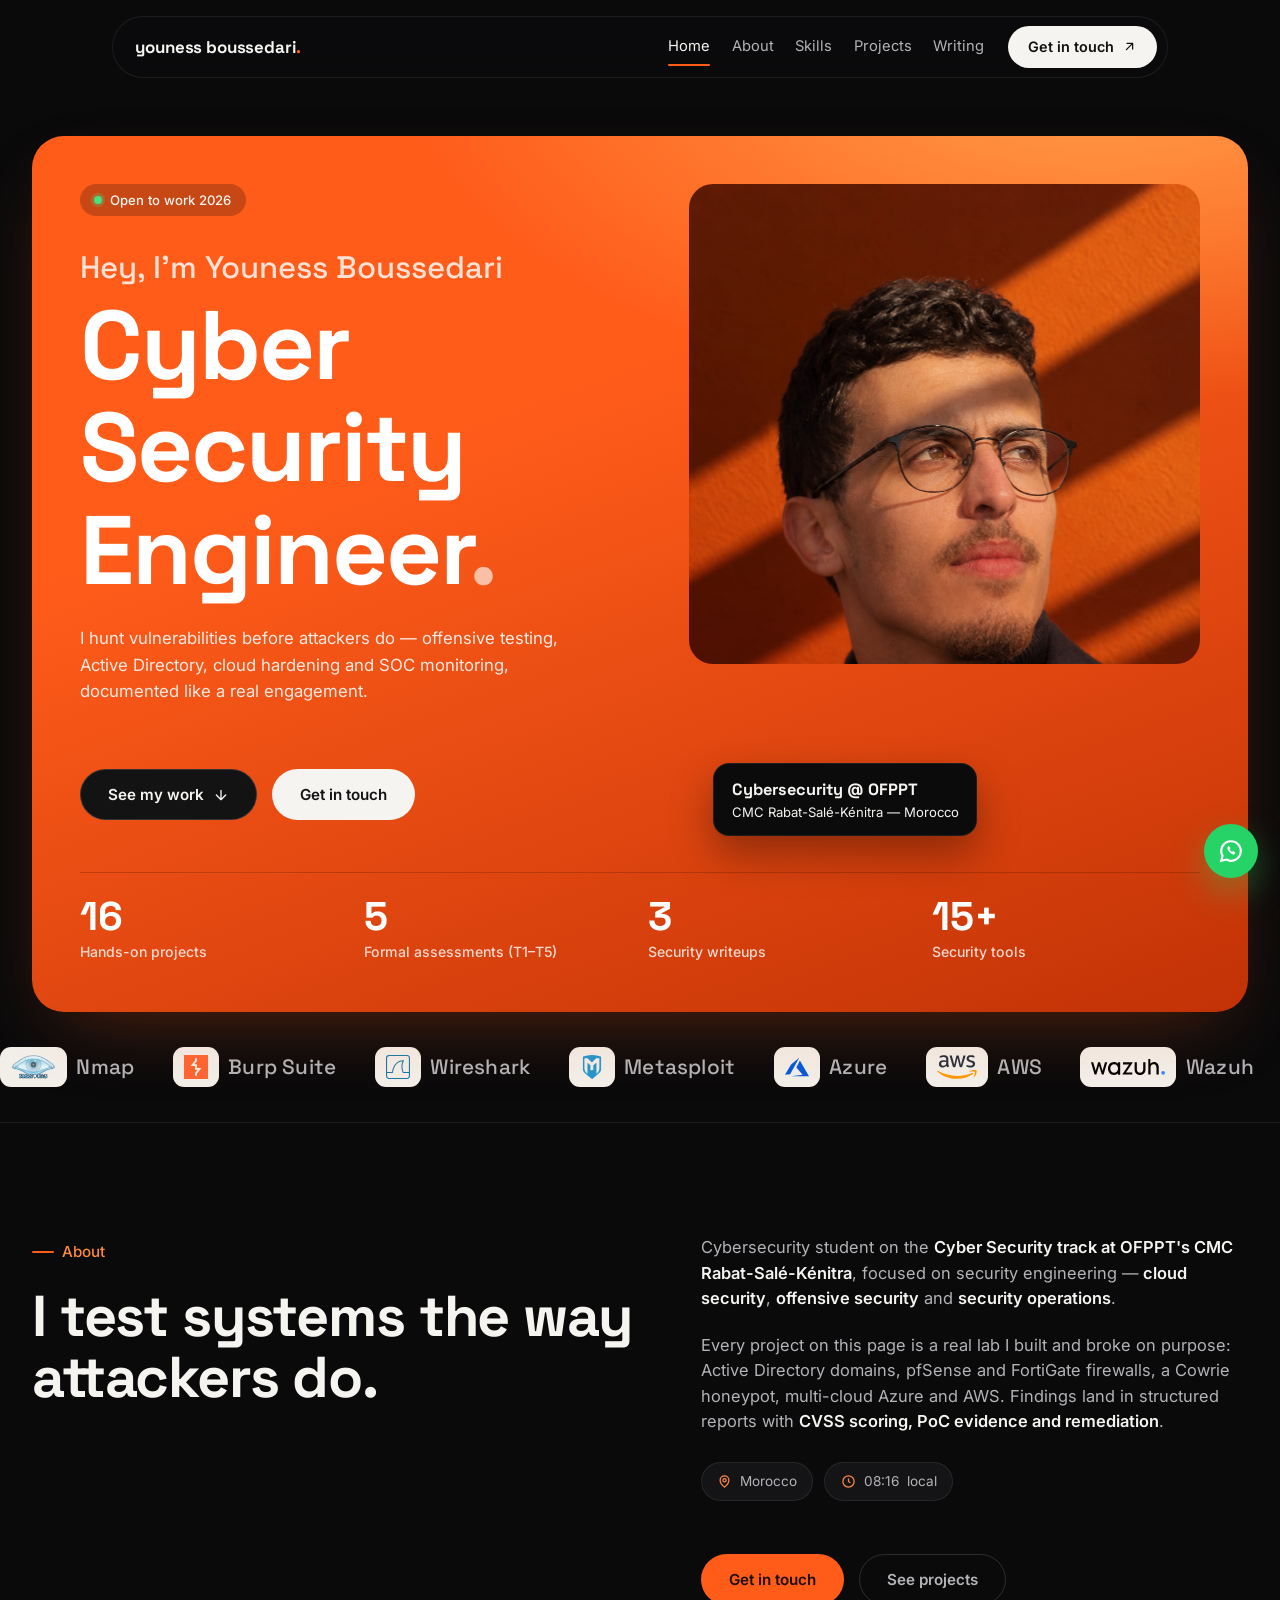
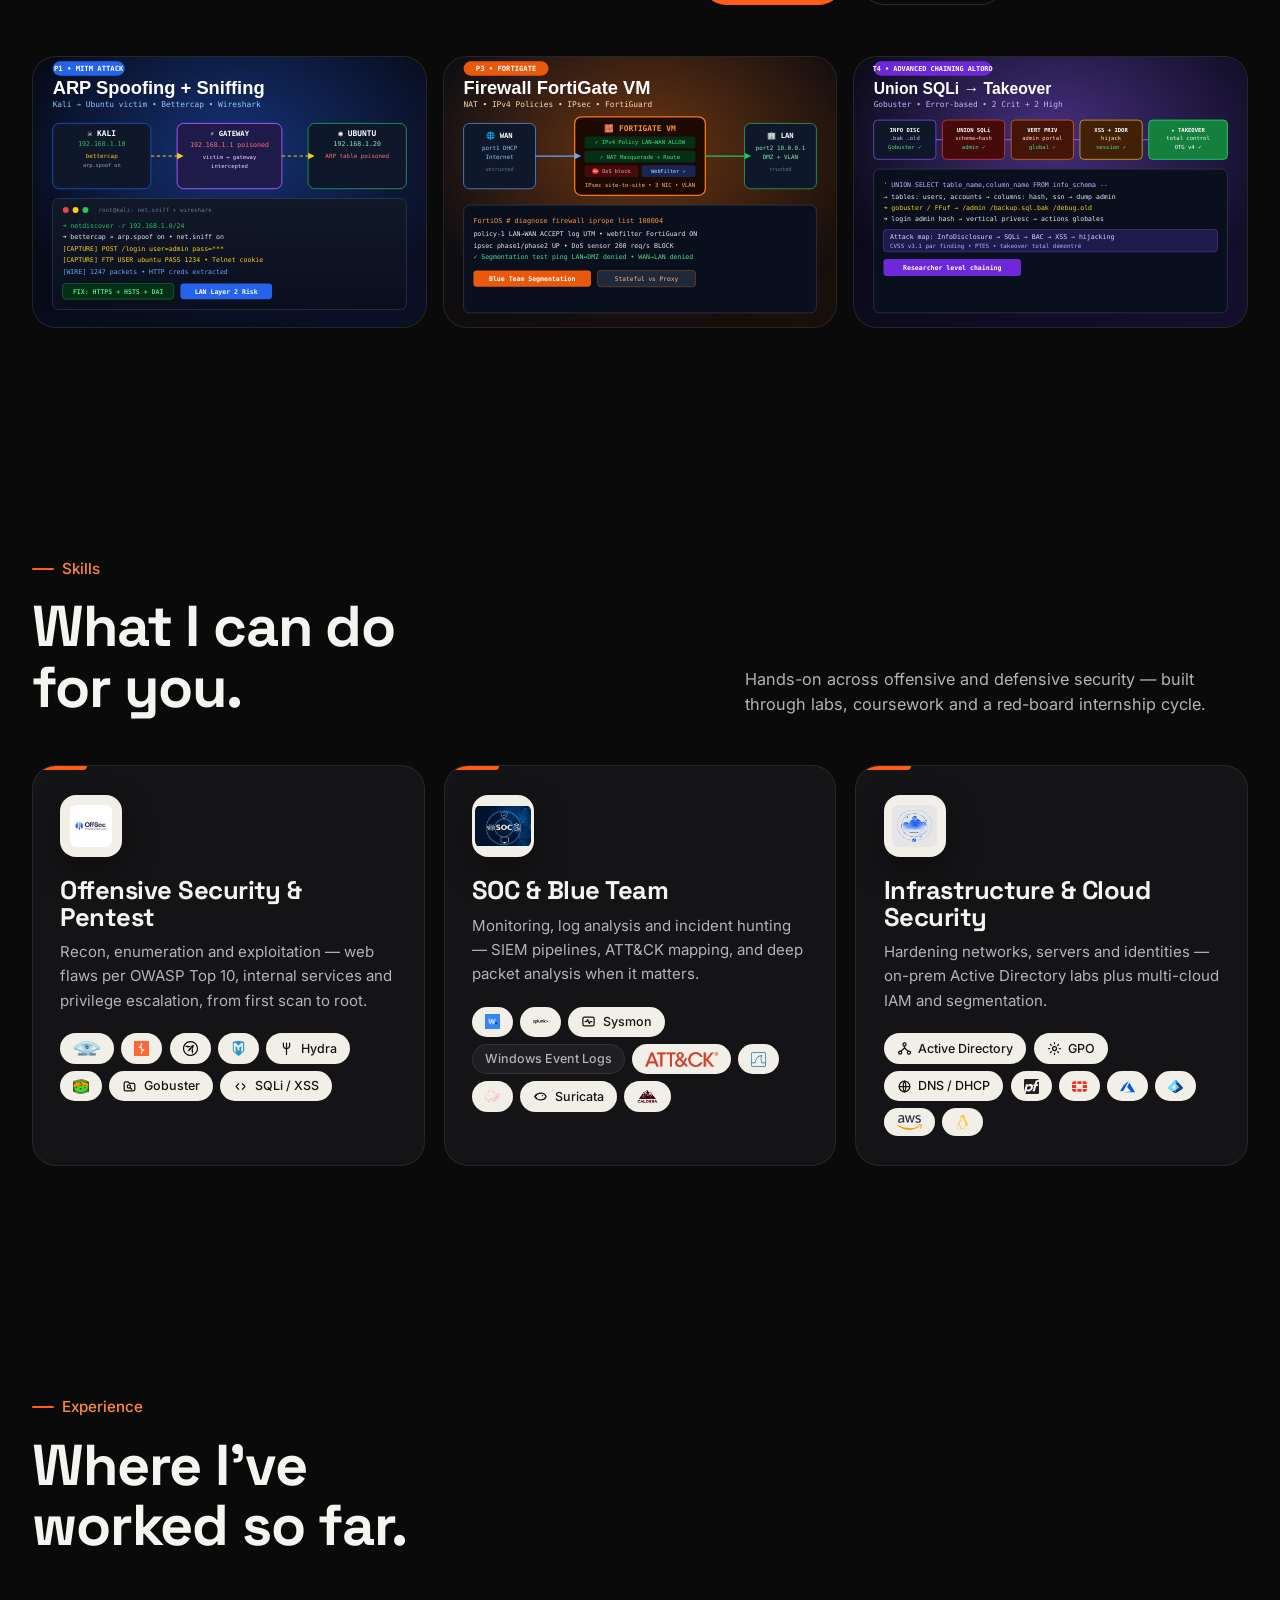
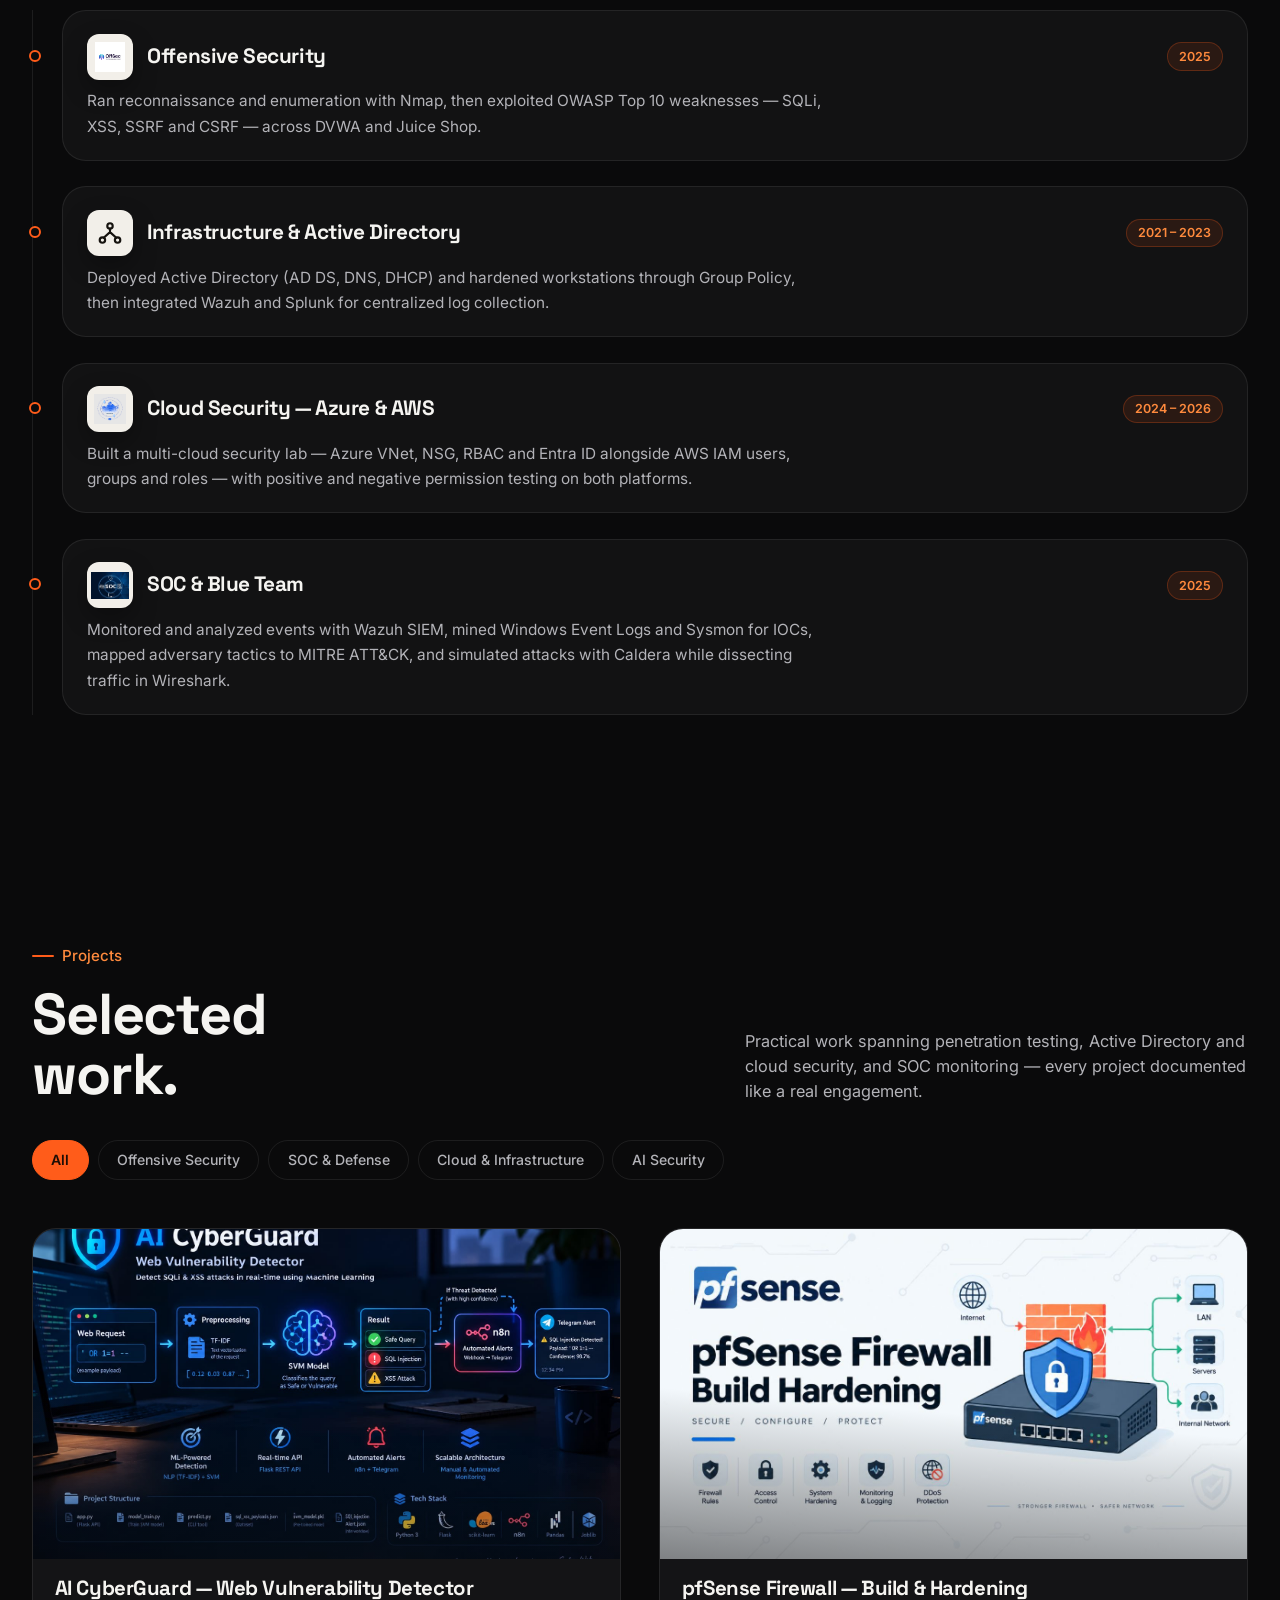
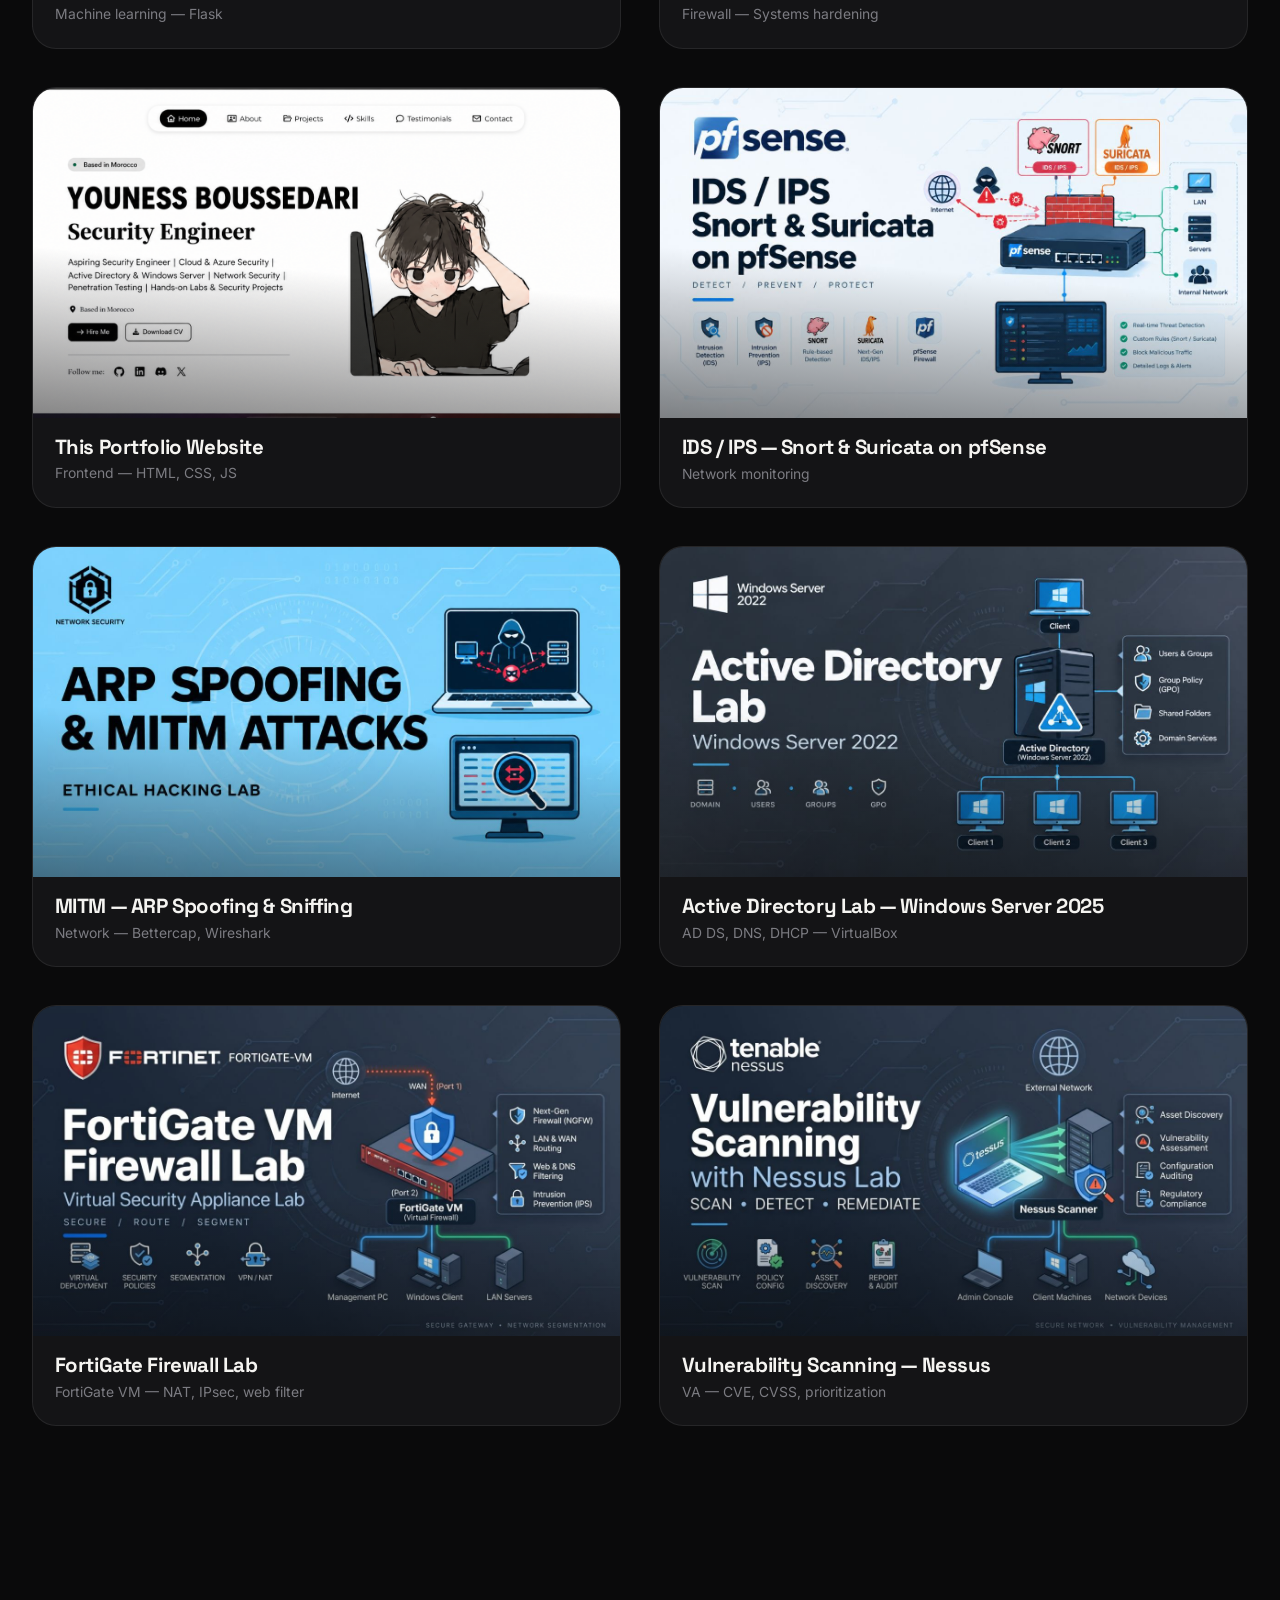
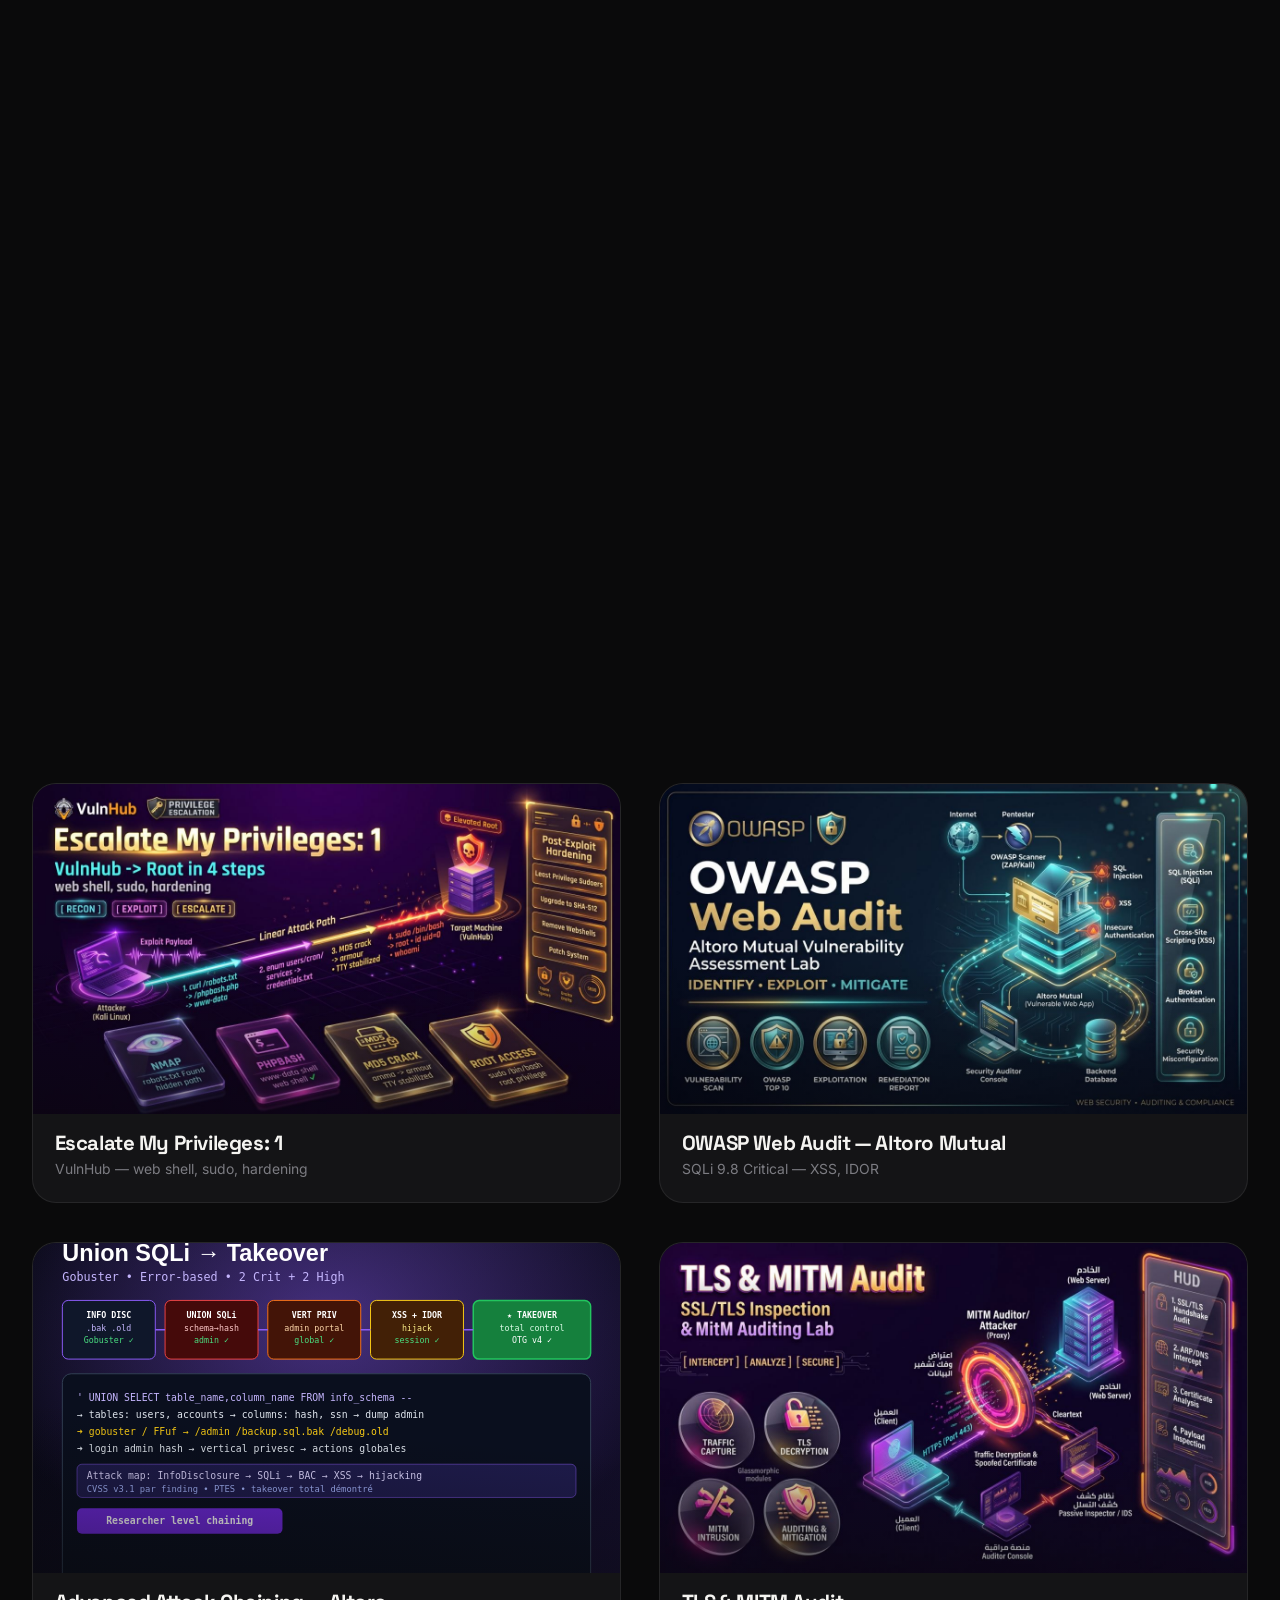
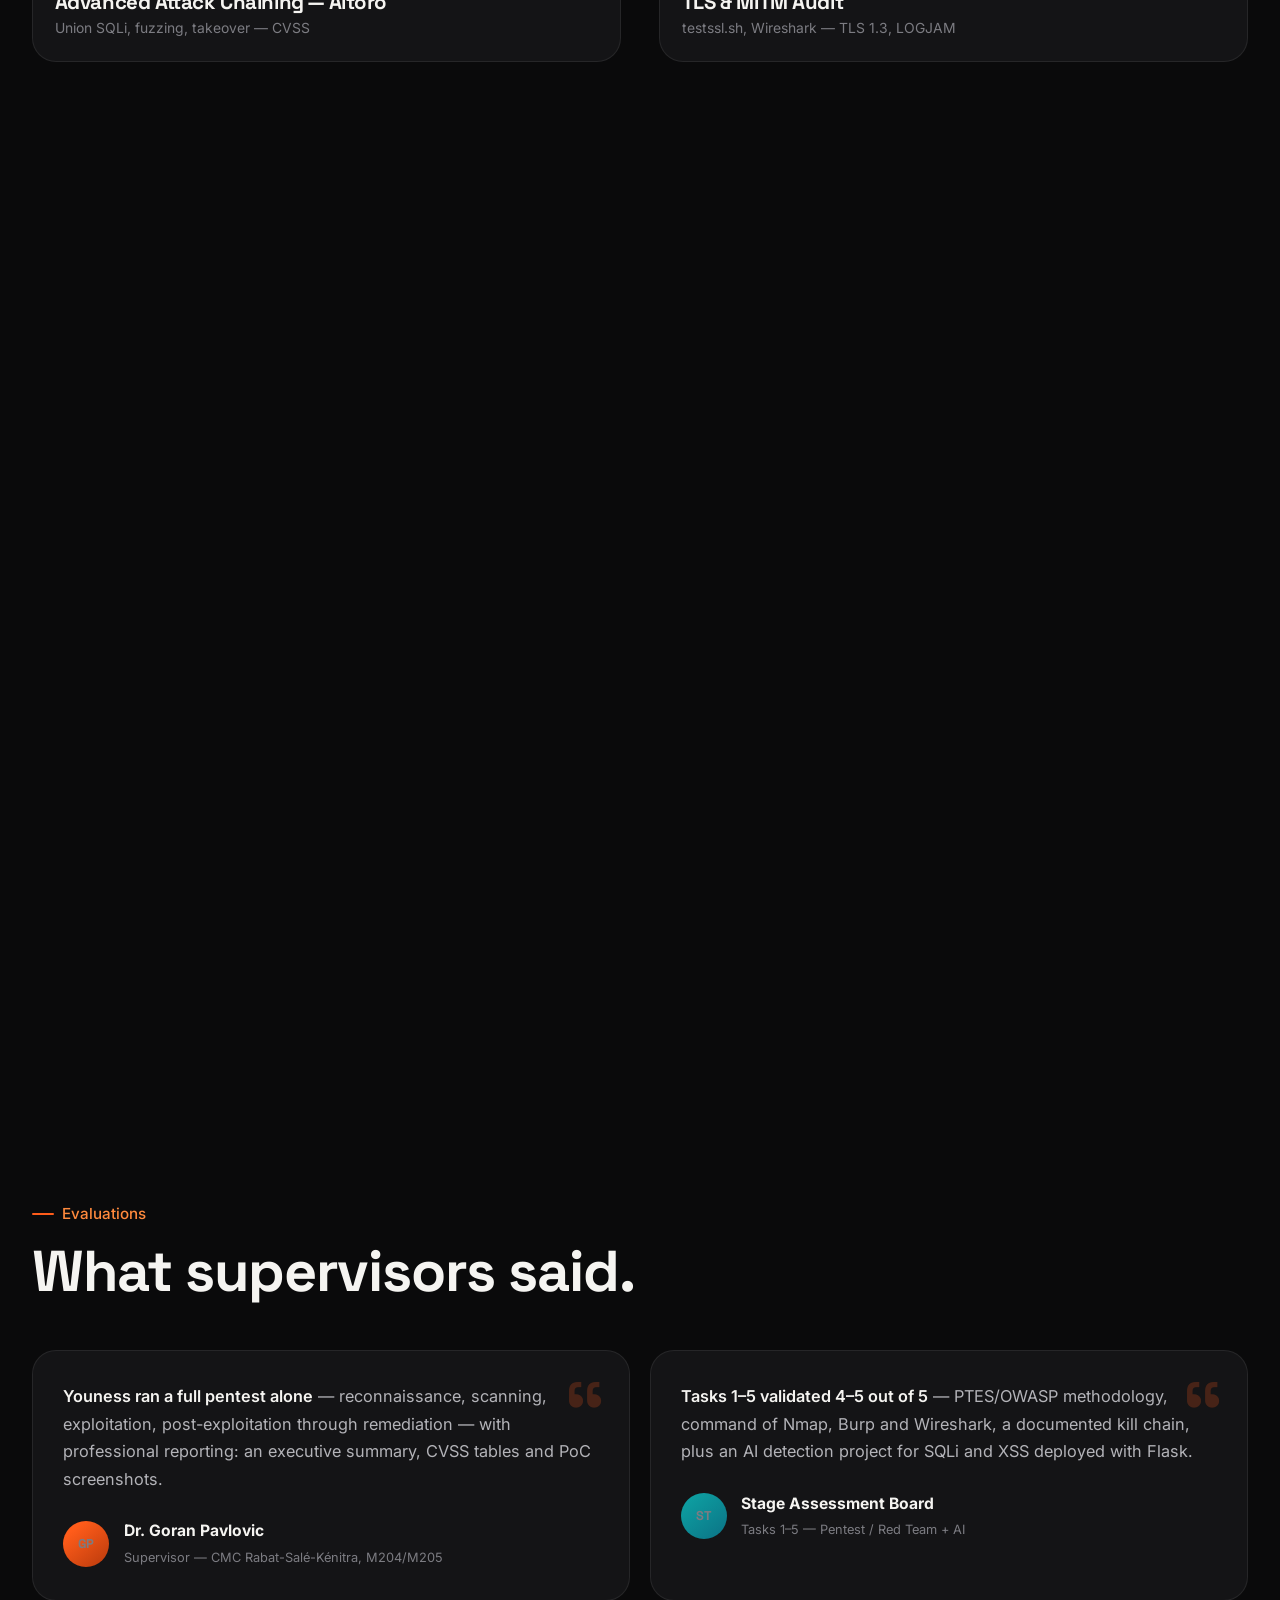
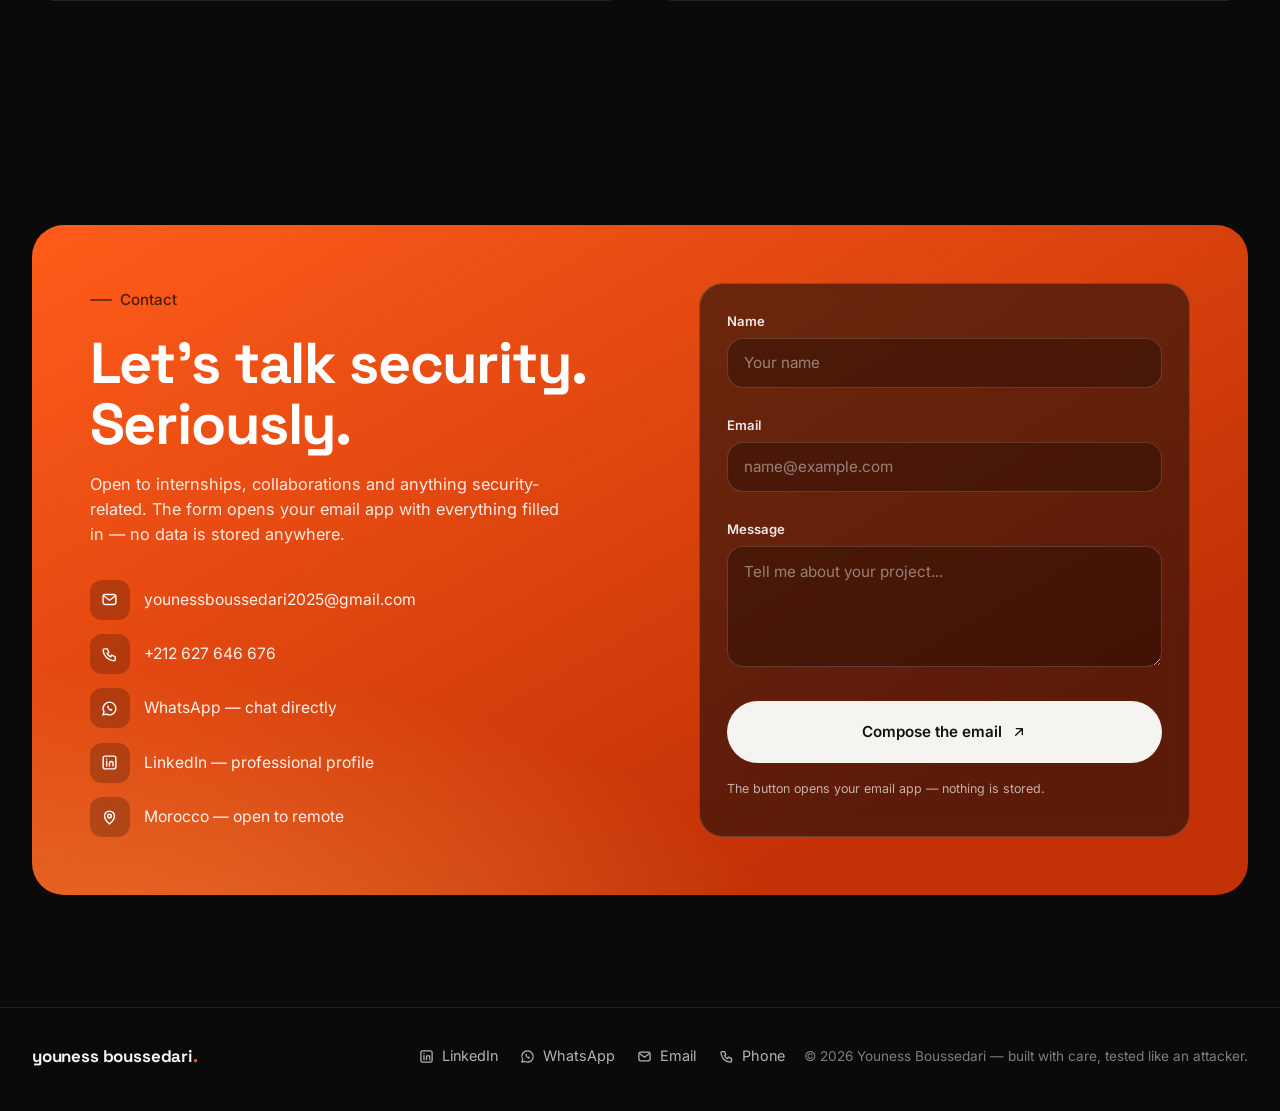
==== index.html @ 5b3f3f34 "Dedicated covers for Kioptrix L1, Escalate My Privileges, TLS-MITM audit (projects + matching writeu" ====
<!DOCTYPE html>
<html lang="en" class="no-js">
<head>
    <meta charset="UTF-8">
    <meta name="viewport" content="width=device-width, initial-scale=1.0">

    <!-- Primary SEO -->
    <title>Youness Boussedari — Cyber Security Engineer &amp; Pentester</title>
    <meta name="description" content="Portfolio of Youness Boussedari — cybersecurity student and pentester from Morocco: penetration testing, Active Directory, cloud security (Azure &amp; AWS) and SOC monitoring, with 16 documented projects and writeups.">
    <meta name="robots" content="index, follow, max-image-preview:large">
    <link rel="canonical" href="https://www.blacksidesecurity.site/">
    <meta name="google-site-verification" content="googlefcc008e4df998604">
    <meta name="theme-color" content="#0a0a0b">

    <!-- Open Graph -->
    <meta property="og:type" content="website">
    <meta property="og:url" content="https://www.blacksidesecurity.site/">
    <meta property="og:title" content="Youness Boussedari — Cyber Security Engineer &amp; Pentester">
    <meta property="og:description" content="Offensive security, SOC and cloud — 16 documented projects, writeups and assessments.">
    <meta property="og:image" content="https://www.blacksidesecurity.site/images/photo_orange.jpeg">
    <meta property="og:locale" content="en_US">
    <meta property="og:site_name" content="Youness Boussedari — Portfolio">

    <!-- Twitter Card -->
    <meta name="twitter:card" content="summary_large_image">
    <meta name="twitter:title" content="Youness Boussedari — Cyber Security Engineer &amp; Pentester">
    <meta name="twitter:description" content="Offensive security, SOC and cloud — 16 documented projects, writeups and assessments.">
    <meta name="twitter:image" content="https://www.blacksidesecurity.site/images/photo_orange.jpeg">

    <!-- Favicons + manifest -->
    <link rel="icon" href="/favicon.ico" sizes="any">
    <link rel="icon" type="image/png" sizes="192x192" href="/icon-192.png">
    <link rel="icon" type="image/png" sizes="512x512" href="/icon-512.png">
    <link rel="apple-touch-icon" href="/apple-touch-icon.png">
    <link rel="manifest" href="/site.webmanifest">

    <!-- Fonts -->
    <link rel="preconnect" href="https://fonts.googleapis.com">
    <link rel="preconnect" href="https://fonts.gstatic.com" crossorigin>
    <link href="https://fonts.googleapis.com/css2?family=Inter:wght@400;500;600;700&amp;family=Space+Grotesk:wght@500;600;700&amp;display=swap" rel="stylesheet">

    <link rel="stylesheet" href="styles.css">

    <!-- Structured data -->
    <script type="application/ld+json">
    {
        "@context": "https://schema.org",
        "@graph": [
            {
                "@type": "Person",
                "@id": "https://www.blacksidesecurity.site/#person",
                "name": "Youness Boussedari",
                "jobTitle": "Cyber Security Engineer & Pentester",
                "url": "https://www.blacksidesecurity.site/",
                "email": "mailto:younessboussedari2025@gmail.com",
                "telephone": "+212627646676",
                "address": {
                    "@type": "PostalAddress",
                    "addressCountry": "MA"
                },
                "knowsAbout": [
                    "Penetration Testing",
                    "Offensive Security",
                    "Cloud Security",
                    "SOC / Blue Team",
                    "Active Directory",
                    "Network Security"
                ],
                "sameAs": ["https://www.linkedin.com/in/youness-boussedari-34a93136b"]
            },
            {
                "@type": "WebSite",
                "@id": "https://www.blacksidesecurity.site/#website",
                "url": "https://www.blacksidesecurity.site/",
                "name": "Youness Boussedari — Portfolio",
                "inLanguage": "en",
                "publisher": { "@id": "https://www.blacksidesecurity.site/#person" }
            }
        ]
    }
    </script>

    <script>
        /* remove the no-js class as soon as scripts are available */
        document.documentElement.classList.remove('no-js');
    </script>
</head>
<body>

    <a class="skip-link" href="#main">Skip to content</a>

    <!-- ============ NAV ============ -->
    <div class="nav-wrap">
        <nav class="nav" aria-label="Main navigation">
            <a class="wordmark" href="#home">youness boussedari<i>.</i></a>

            <div class="nav-links">
                <a href="#home">Home</a>
                <a href="#about">About</a>
                <a href="#skills">Skills</a>
                <a href="#projects">Projects</a>
                <a href="#writing">Writing</a>
            </div>

            <a class="nav-cta" href="#contact">
                Get in touch
                <svg viewBox="0 0 24 24" fill="none" stroke="currentColor" stroke-width="2" width="15" height="15" aria-hidden="true"><path d="M7 17L17 7M17 7H8M17 7v9" stroke-linecap="round" stroke-linejoin="round"/></svg>
            </a>

            <button class="nav-burger" id="menu-open" aria-label="Open menu" aria-expanded="false" aria-controls="mobile-menu">
                <svg viewBox="0 0 24 24" fill="none" stroke="currentColor" stroke-width="2" width="20" height="20" aria-hidden="true"><path d="M4 7h16M4 12h16M4 17h16" stroke-linecap="round"/></svg>
            </button>
        </nav>
    </div>

    <!-- Mobile menu -->
    <div class="mobile-menu" id="mobile-menu" role="dialog" aria-modal="true" aria-label="Menu">
        <nav>
            <a href="#home">Home</a>
            <a href="#about">About</a>
            <a href="#skills">Skills</a>
            <a href="#experience">Experience</a>
            <a href="#projects">Projects</a>
            <a href="#writing">Writing</a>
            <a href="#contact">Contact</a>
        </nav>
        <button class="mobile-close" id="menu-close" aria-label="Close menu">
            <svg viewBox="0 0 24 24" fill="none" stroke="currentColor" stroke-width="2" width="20" height="20" aria-hidden="true"><path d="M6 6l12 12M18 6L6 18" stroke-linecap="round"/></svg>
        </button>
    </div>

    <main id="main">

        <!-- ============ HERO ============ -->
        <section class="hero" id="home">
            <div class="container">
                <div class="hero-card">
                    <div class="hero-copy">
                        <div>
                            <div class="hero-topline">
                                <span class="status-chip"><span class="dot" aria-hidden="true"></span>Open to work 2026</span>
                            </div>

                            <h1>
                                <span class="line line-intro">Hey, I'm Youness Boussedari</span>
                                <span class="line">Cyber Security</span>
                                <span class="line">Engineer<span class="end-dot">.</span></span>
                            </h1>

                            <p class="hero-p">
                                I hunt vulnerabilities before attackers do — offensive testing,
                                Active Directory, cloud hardening and SOC monitoring,
                                documented like a real engagement.
                            </p>
                        </div>

                        <div class="hero-actions">
                            <a class="btn btn-dark" href="#projects">
                                See my work
                                <svg viewBox="0 0 24 24" fill="none" stroke="currentColor" stroke-width="2" width="16" height="16" aria-hidden="true"><path d="M12 5v14M5 12l7 7 7-7" stroke-linecap="round" stroke-linejoin="round"/></svg>
                            </a>
                            <a class="btn btn-light" href="#contact">Get in touch</a>
                        </div>
                    </div>

                    <div class="hero-figure">
                        <div class="hero-photo">
                            <img src="images/photo_orange.jpeg" alt="Youness Boussedari" width="800" height="800" fetchpriority="high">
                        </div>
                        <div class="hero-tag">
                            <strong>Cybersecurity @ OFPPT</strong>
                            CMC Rabat-Salé-Kénitra — Morocco
                        </div>
                    </div>

                    <div class="hero-stats">
                        <div class="stat"><b>16</b><span>Hands-on projects</span></div>
                        <div class="stat"><b>5</b><span>Formal assessments (T1–T5)</span></div>
                        <div class="stat"><b>3</b><span>Security writeups</span></div>
                        <div class="stat"><b>15+</b><span>Security tools</span></div>
                    </div>
                </div>
            </div>
        </section>

        <!-- ============ STACK MARQUEE ============ -->
        <section class="marquee" aria-label="Security stack">
            <div class="marquee-track">
                <span class="mq-item" aria-hidden="true"><span class="mq-chip"><img src="images/logos/nmap.png" alt=""></span><span class="mq-name">Nmap</span></span>
                <span class="mq-item" aria-hidden="true"><span class="mq-chip"><img src="images/logos/burpsuite.svg" alt=""></span><span class="mq-name">Burp Suite</span></span>
                <span class="mq-item" aria-hidden="true"><span class="mq-chip"><img src="images/logos/wireshark.svg" alt=""></span><span class="mq-name">Wireshark</span></span>
                <span class="mq-item" aria-hidden="true"><span class="mq-chip"><img src="images/logos/metasploit.svg" alt=""></span><span class="mq-name">Metasploit</span></span>
                <span class="mq-item" aria-hidden="true"><span class="mq-chip"><img src="images/logos/azure.svg" alt=""></span><span class="mq-name">Azure</span></span>
                <span class="mq-item" aria-hidden="true"><span class="mq-chip"><img src="images/logos/aws.svg" alt=""></span><span class="mq-name">AWS</span></span>
                <span class="mq-item" aria-hidden="true"><span class="mq-chip"><img src="images/logos/wazuh.svg" alt=""></span><span class="mq-name">Wazuh</span></span>
                <span class="mq-item" aria-hidden="true"><span class="mq-chip"><img src="images/logos/splunk.svg" alt=""></span><span class="mq-name">Splunk</span></span>
                <span class="mq-item" aria-hidden="true"><span class="mq-chip"><img src="images/logos/pfsense.svg" alt=""></span><span class="mq-name">pfSense</span></span>
                <span class="mq-item" aria-hidden="true"><span class="mq-chip"><img src="images/logos/fortinet.svg" alt=""></span><span class="mq-name">FortiGate</span></span>
                <span class="mq-item" aria-hidden="true"><span class="mq-chip"><img src="images/logos/nessus.svg" alt=""></span><span class="mq-name">Nessus</span></span>
                <span class="mq-item" aria-hidden="true"><span class="mq-chip"><img src="images/logos/linux.svg" alt=""></span><span class="mq-name">Linux</span></span>
                <span class="mq-item" aria-hidden="true"><span class="mq-chip"><img src="images/logos/python.svg" alt=""></span><span class="mq-name">Python</span></span>
                <span class="mq-item" aria-hidden="true"><span class="mq-chip"><img src="images/logos/c.svg" alt=""></span><span class="mq-name">C</span></span>
                <span class="mq-item" aria-hidden="true"><span class="mq-chip"><img src="images/logos/entra.svg" alt=""></span><span class="mq-name">Entra ID</span></span>
                <span class="mq-item" aria-hidden="true"><span class="mq-chip"><img src="images/logos/nmap.png" alt=""></span><span class="mq-name">Nmap</span></span>
                <span class="mq-item" aria-hidden="true"><span class="mq-chip"><img src="images/logos/burpsuite.svg" alt=""></span><span class="mq-name">Burp Suite</span></span>
                <span class="mq-item" aria-hidden="true"><span class="mq-chip"><img src="images/logos/wireshark.svg" alt=""></span><span class="mq-name">Wireshark</span></span>
                <span class="mq-item" aria-hidden="true"><span class="mq-chip"><img src="images/logos/metasploit.svg" alt=""></span><span class="mq-name">Metasploit</span></span>
                <span class="mq-item" aria-hidden="true"><span class="mq-chip"><img src="images/logos/azure.svg" alt=""></span><span class="mq-name">Azure</span></span>
                <span class="mq-item" aria-hidden="true"><span class="mq-chip"><img src="images/logos/aws.svg" alt=""></span><span class="mq-name">AWS</span></span>
                <span class="mq-item" aria-hidden="true"><span class="mq-chip"><img src="images/logos/wazuh.svg" alt=""></span><span class="mq-name">Wazuh</span></span>
                <span class="mq-item" aria-hidden="true"><span class="mq-chip"><img src="images/logos/splunk.svg" alt=""></span><span class="mq-name">Splunk</span></span>
                <span class="mq-item" aria-hidden="true"><span class="mq-chip"><img src="images/logos/pfsense.svg" alt=""></span><span class="mq-name">pfSense</span></span>
                <span class="mq-item" aria-hidden="true"><span class="mq-chip"><img src="images/logos/fortinet.svg" alt=""></span><span class="mq-name">FortiGate</span></span>
                <span class="mq-item" aria-hidden="true"><span class="mq-chip"><img src="images/logos/nessus.svg" alt=""></span><span class="mq-name">Nessus</span></span>
                <span class="mq-item" aria-hidden="true"><span class="mq-chip"><img src="images/logos/linux.svg" alt=""></span><span class="mq-name">Linux</span></span>
                <span class="mq-item" aria-hidden="true"><span class="mq-chip"><img src="images/logos/python.svg" alt=""></span><span class="mq-name">Python</span></span>
                <span class="mq-item" aria-hidden="true"><span class="mq-chip"><img src="images/logos/c.svg" alt=""></span><span class="mq-name">C</span></span>
                <span class="mq-item" aria-hidden="true"><span class="mq-chip"><img src="images/logos/entra.svg" alt=""></span><span class="mq-name">Entra ID</span></span>
            </div>
        </section>

        <!-- ============ ABOUT ============ -->
        <section class="section" id="about">
            <div class="container">
                <div class="about-grid">
                    <div class="about-left reveal">
                        <span class="label">About</span>
                        <h2>I test systems the way attackers do.</h2>
                    </div>
                    <div class="about-right reveal" style="--reveal-delay: 80ms">
                        <p>
                            Cybersecurity student on the <strong>Cyber Security track at OFPPT's CMC
                            Rabat-Salé-Kénitra</strong>, focused on security engineering —
                            <strong>cloud security</strong>, <strong>offensive security</strong> and
                            <strong>security operations</strong>.
                        </p>
                        <p>
                            Every project on this page is a real lab I built and broke on purpose:
                            Active Directory domains, pfSense and FortiGate firewalls, a Cowrie
                            honeypot, multi-cloud Azure and AWS. Findings land in structured
                            reports with <strong>CVSS scoring, PoC evidence and remediation</strong>.
                        </p>

                        <div class="meta-row">
                            <span class="meta-chip">
                                <svg viewBox="0 0 24 24" fill="none" stroke="currentColor" stroke-width="2" aria-hidden="true"><path d="M12 21s-7-5.4-7-11a7 7 0 0 1 14 0c0 5.6-7 11-7 11z"/><circle cx="12" cy="10" r="2.6"/></svg>
                                Morocco
                            </span>
                            <span class="meta-chip" id="time-chip">
                                <svg viewBox="0 0 24 24" fill="none" stroke="currentColor" stroke-width="2" aria-hidden="true"><circle cx="12" cy="12" r="9"/><path d="M12 7v5l3 2"/></svg>
                                <span id="local-time">--:--</span> local
                            </span>
                        </div>

                        <div class="hero-actions">
                            <a class="btn btn-accent" href="#contact">Get in touch</a>
                            <a class="btn btn-ghost" href="#projects">See projects</a>
                        </div>
                    </div>
                </div>

                <div class="gallery-strip reveal">
                    <figure><img src="images/proj-mitm.svg" alt="MITM ARP spoofing lab — Bettercap and Wireshark" width="1200" height="900" loading="lazy"></figure>
                    <figure><img src="images/proj-fortigate.svg" alt="FortiGate firewall policies and segmentation" width="1200" height="900" loading="lazy"></figure>
                    <figure><img src="images/proj-task4.svg" alt="Advanced SQLi and takeover chaining assessment" width="1200" height="900" loading="lazy"></figure>
                </div>
            </div>
        </section>

        <!-- ============ SKILLS ============ -->
        <section class="section" id="skills">
            <div class="container">
                <div class="sec-head split">
                    <div class="reveal">
                        <span class="label">Skills</span>
                        <h2>What I can do<br>for you.</h2>
                    </div>
                    <p class="lead reveal" style="--reveal-delay: 80ms">
                        Hands-on across offensive and defensive security — built through labs,
                        coursework and a red-board internship cycle.
                    </p>
                </div>

                <div class="skills-grid">
                    <article class="skill-card reveal">
                        <div class="skill-chip" aria-hidden="true">
                            <img src="images/logos/offsec.png" alt="">
                        </div>
                        <h3>Offensive Security &amp; Pentest</h3>
                        <p>
                            Recon, enumeration and exploitation — web flaws per OWASP Top 10,
                            internal services and privilege escalation, from first scan to root.
                        </p>
                        <div class="tag-row">
                            <span class="tag tag-logo"><img src="images/logos/nmap.png" alt="Nmap"></span><span class="tag tag-logo"><img src="images/logos/burpsuite.svg" alt="Burp Suite"></span>
                            <span class="tag tag-logo"><img src="images/logos/owasp.svg" alt="OWASP Top 10"></span><span class="tag tag-logo"><img src="images/logos/metasploit.svg" alt="Metasploit"></span>
                            <span class="tag tag-glyph"><svg viewBox="0 0 24 24" fill="none" stroke="currentColor" stroke-width="2" aria-hidden="true"><path d="M12 21.5V9M7 3.5v4A5 5 0 0 0 12 12a5 5 0 0 0 5-4.5v-4M12 9V3.5" stroke-linecap="round" stroke-linejoin="round"/></svg>Hydra</span><span class="tag tag-logo"><img src="images/logos/linpeas.png" alt="LinPEAS"></span>
                            <span class="tag tag-glyph"><svg viewBox="0 0 24 24" fill="none" stroke="currentColor" stroke-width="2" aria-hidden="true"><path d="M3.5 7A2.5 2.5 0 0 1 6 4.5h4l2 2.5h6A2.5 2.5 0 0 1 20.5 9.5v7A2.5 2.5 0 0 1 18 19H6a2.5 2.5 0 0 1-2.5-2.5z" stroke-linejoin="round"/><circle cx="11" cy="12" r="2.6"/><path d="M13.2 14.2l2.3 2.3" stroke-linecap="round"/></svg>Gobuster</span><span class="tag tag-glyph"><svg viewBox="0 0 24 24" fill="none" stroke="currentColor" stroke-width="2" aria-hidden="true"><path d="M9 7.5L5 12l4 4.5M15 7.5l4 4.5-4 4.5" stroke-linecap="round" stroke-linejoin="round"/></svg>SQLi / XSS</span>
                        </div>
                    </article>

                    <article class="skill-card reveal" style="--reveal-delay: 80ms">
                        <div class="skill-chip" aria-hidden="true">
                            <img src="images/logos/soc.png" alt="">
                        </div>
                        <h3>SOC &amp; Blue Team</h3>
                        <p>
                            Monitoring, log analysis and incident hunting — SIEM pipelines,
                            ATT&amp;CK mapping, and deep packet analysis when it matters.
                        </p>
                        <div class="tag-row">
                            <span class="tag tag-logo"><img src="images/logos/wazuh-mark.png" alt="Wazuh"></span><span class="tag tag-logo"><img src="images/logos/splunk.svg" alt="Splunk"></span>
                            <span class="tag tag-glyph"><svg viewBox="0 0 24 24" fill="none" stroke="currentColor" stroke-width="2" aria-hidden="true"><rect x="3" y="5" width="18" height="14" rx="2.5"/><path d="M6.5 12h2.5l1.5-3 3 6 1.5-3h2.5" stroke-linecap="round" stroke-linejoin="round"/></svg>Sysmon</span><span class="tag">Windows Event Logs</span>
                            <span class="tag tag-logo"><img src="images/logos/mitre-attack-red.png" alt="MITRE ATT&amp;CK"></span><span class="tag tag-logo"><img src="images/logos/wireshark.svg" alt="Wireshark"></span>
                            <span class="tag tag-logo"><img src="images/logos/snort.svg" alt="Snort"></span><span class="tag tag-glyph"><svg viewBox="0 0 24 24" fill="none" stroke="currentColor" stroke-width="2" aria-hidden="true"><path d="M3 12s3.5-5.5 9-5.5c4.5 0 8 2.6 9 5.5-1 2.9-4.5 5.5-9 5.5-5.5 0-9-5.5-9-5.5z" stroke-linejoin="round"/><path d="M3 12l2.8-3.2M3 12l2.8 3.2" stroke-linecap="round"/><circle cx="15.2" cy="10.6" r="1" fill="currentColor" stroke="none"/></svg>Suricata</span>
                            <span class="tag tag-logo"><img src="images/logos/caldera.png" alt="Caldera"></span>
                        </div>
                    </article>

                    <article class="skill-card reveal" style="--reveal-delay: 160ms">
                        <div class="skill-chip" aria-hidden="true">
                            <img src="images/logos/cloud-security.png" alt="">
                        </div>
                        <h3>Infrastructure &amp; Cloud Security</h3>
                        <p>
                            Hardening networks, servers and identities — on-prem Active Directory
                            labs plus multi-cloud IAM and segmentation.
                        </p>
                        <div class="tag-row">
                            <span class="tag tag-glyph"><svg viewBox="0 0 24 24" fill="none" stroke="currentColor" stroke-width="2" aria-hidden="true"><circle cx="12" cy="5.5" r="2.5"/><circle cx="5" cy="18.5" r="2.5"/><circle cx="19" cy="18.5" r="2.5"/><path d="M12 8v3.2M12 11.2L6.2 16.4M12 11.2l5.8 5.2" stroke-linecap="round"/></svg>Active Directory</span><span class="tag tag-glyph"><svg viewBox="0 0 24 24" fill="none" stroke="currentColor" stroke-width="2" aria-hidden="true"><circle cx="12" cy="12" r="3.2"/><path d="M12 4.2V2.6M12 21.4v-1.6M19.8 12h1.6M2.6 12h1.6M17.2 6.8l1.15-1.15M5.65 18.35L6.8 17.2M17.2 17.2l1.15 1.15M5.65 5.65L6.8 6.8" stroke-linecap="round"/></svg>GPO</span>
                            <span class="tag tag-glyph"><svg viewBox="0 0 24 24" fill="none" stroke="currentColor" stroke-width="2" aria-hidden="true"><circle cx="12" cy="12" r="8.5"/><path d="M3.5 12h17M12 3.5c2.8 2.6 2.8 14.4 0 17M12 3.5c-2.8 2.6-2.8 14.4 0 17" stroke-linecap="round"/></svg>DNS / DHCP</span><span class="tag tag-logo"><img src="images/logos/pfsense.svg" alt="pfSense"></span>
                            <span class="tag tag-logo"><img src="images/logos/fortinet.svg" alt="FortiGate"></span><span class="tag tag-logo"><img src="images/logos/azure.svg" alt="Azure"></span>
                            <span class="tag tag-logo"><img src="images/logos/entra.svg" alt="Entra ID"></span><span class="tag tag-logo"><img src="images/logos/aws.svg" alt="AWS"></span>
                            <span class="tag tag-logo"><img src="images/logos/linux.svg" alt="Linux"></span>
                        </div>
                    </article>
                </div>
            </div>
        </section>

        <!-- ============ EXPERIENCE ============ -->
        <section class="section" id="experience">
            <div class="container">
                <div class="sec-head split">
                    <div class="reveal">
                        <span class="label">Experience</span>
                        <h2>Where I've<br>worked so far.</h2>
                    </div>
                </div>

                <div class="timeline">
                    <article class="tl-item reveal">
                        <div class="tl-head">
                            <span class="tl-chip" aria-hidden="true"><img src="images/logos/offsec.png" alt=""></span>
                            <h3>Offensive Security</h3>
                            <span class="tl-year">2025</span>
                        </div>
                        <p>Ran reconnaissance and enumeration with Nmap, then exploited OWASP Top 10
                        weaknesses — SQLi, XSS, SSRF and CSRF — across DVWA and Juice Shop.</p>
                    </article>

                    <article class="tl-item reveal" style="--reveal-delay: 60ms">
                        <div class="tl-head">
                            <span class="tl-chip" aria-hidden="true"><svg viewBox="0 0 24 24" fill="none" stroke="currentColor" stroke-width="2"><circle cx="12" cy="5.5" r="2.5"/><circle cx="5" cy="18.5" r="2.5"/><circle cx="19" cy="18.5" r="2.5"/><path d="M12 8v3.2M12 11.2L6.2 16.4M12 11.2l5.8 5.2" stroke-linecap="round"/></svg></span>
                            <h3>Infrastructure &amp; Active Directory</h3>
                            <span class="tl-year">2021 – 2023</span>
                        </div>
                        <p>Deployed Active Directory (AD DS, DNS, DHCP) and hardened workstations
                        through Group Policy, then integrated Wazuh and Splunk for centralized
                        log collection.</p>
                    </article>

                    <article class="tl-item reveal" style="--reveal-delay: 120ms">
                        <div class="tl-head">
                            <span class="tl-chip" aria-hidden="true"><img src="images/logos/cloud-security.png" alt=""></span>
                            <h3>Cloud Security — Azure &amp; AWS</h3>
                            <span class="tl-year">2024 – 2026</span>
                        </div>
                        <p>Built a multi-cloud security lab — Azure VNet, NSG, RBAC and Entra ID
                        alongside AWS IAM users, groups and roles — with positive and negative
                        permission testing on both platforms.</p>
                    </article>

                    <article class="tl-item reveal" style="--reveal-delay: 180ms">
                        <div class="tl-head">
                            <span class="tl-chip" aria-hidden="true"><img src="images/logos/soc.png" alt=""></span>
                            <h3>SOC &amp; Blue Team</h3>
                            <span class="tl-year">2025</span>
                        </div>
                        <p>Monitored and analyzed events with Wazuh SIEM, mined Windows Event Logs
                        and Sysmon for IOCs, mapped adversary tactics to MITRE ATT&amp;CK, and
                        simulated attacks with Caldera while dissecting traffic in Wireshark.</p>
                    </article>
                </div>
            </div>
        </section>

        <!-- ============ PROJECTS ============ -->
        <section class="section" id="projects">
            <div class="container">
                <div class="sec-head split">
                    <div class="reveal">
                        <span class="label">Projects</span>
                        <h2>Selected<br>work.</h2>
                    </div>
                    <p class="lead reveal" style="--reveal-delay: 80ms">
                        Practical work spanning penetration testing, Active Directory and cloud
                        security, and SOC monitoring — every project documented like a real engagement.
                    </p>
                </div>

                <div class="filters reveal" role="group" aria-label="Project filters">
                    <button class="filter-btn active" data-filter="all">All</button>
                    <button class="filter-btn" data-filter="offensive">Offensive Security</button>
                    <button class="filter-btn" data-filter="soc">SOC &amp; Defense</button>
                    <button class="filter-btn" data-filter="cloud">Cloud &amp; Infrastructure</button>
                    <button class="filter-btn" data-filter="ai">AI Security</button>
                </div>

                <div class="projects-grid" id="projects-grid">

                    <article class="project-item reveal" data-cats="ai offensive">
                        <a class="project-card" href="#ai-cyberguard" id="ai-cyberguard"
                           data-title="AI CyberGuard — Web Vulnerability Detector"
                           data-category="Machine learning — Flask"
                           data-image="images/Photo_AI_Cyber_Gard.jpg.jpeg"
                           data-desc="ML-powered security tool that flags SQLi and XSS payloads in web input. Trained on attack patterns and deployed with Flask as a detection layer for web forms.">
                            <div class="project-media">
                                <img src="images/Photo_AI_Cyber_Gard.jpg.jpeg" alt="AI CyberGuard web vulnerability detector" width="1200" height="900" loading="lazy">
                                <span class="project-plus" aria-hidden="true"><svg viewBox="0 0 24 24" fill="none" stroke="currentColor" stroke-width="2" width="16" height="16"><path d="M12 5v14M5 12h14" stroke-linecap="round"/></svg></span>
                            </div>
                            <div class="project-info">
                                <h3>AI CyberGuard — Web Vulnerability Detector</h3>
                                <p>Machine learning — Flask</p>
                            </div>
                        </a>
                    </article>

                    <article class="project-item reveal" style="--reveal-delay: 60ms" data-cats="soc cloud">
                        <a class="project-card" href="#pfsense-hardening" id="pfsense-hardening"
                           data-title="pfSense Firewall — Build &amp; Hardening"
                           data-category="Firewall — Systems hardening"
                           data-image="images/photo_pfsense_firewall--build_hardining.jpg"
                           data-desc="Complete configuration and hardening of a pfSense firewall as part of the systems-hardening module: segmentation, NAT and rule design, with a monitoring dashboard.">
                            <div class="project-media">
                                <img src="images/photo_pfsense_firewall--build_hardining.jpg" alt="pfSense firewall — build and hardening lab cover" width="1280" height="720" loading="lazy">
                                <span class="project-plus" aria-hidden="true"><svg viewBox="0 0 24 24" fill="none" stroke="currentColor" stroke-width="2" width="16" height="16"><path d="M12 5v14M5 12h14" stroke-linecap="round"/></svg></span>
                            </div>
                            <div class="project-info">
                                <h3>pfSense Firewall — Build &amp; Hardening</h3>
                                <p>Firewall — Systems hardening</p>
                            </div>
                        </a>
                    </article>

                    <article class="project-item reveal" data-cats="">
                        <a class="project-card" href="#portfolio-site" id="portfolio-site"
                           data-title="This Portfolio Website"
                           data-category="Frontend — HTML, CSS, JS"
                           data-image="images/Capture d'écran 2025-10-22 182207.png"
                           data-desc="The site you are on: hand-built design system with CSS tokens, scroll reveals, project filters, modal case studies and light-weight vanilla JavaScript.">
                            <div class="project-media">
                                <img src="images/Capture d'écran 2025-10-22 182207.png" alt="This portfolio website — dark studio design" width="1200" height="900" loading="lazy">
                                <span class="project-plus" aria-hidden="true"><svg viewBox="0 0 24 24" fill="none" stroke="currentColor" stroke-width="2" width="16" height="16"><path d="M12 5v14M5 12h14" stroke-linecap="round"/></svg></span>
                            </div>
                            <div class="project-info">
                                <h3>This Portfolio Website</h3>
                                <p>Frontend — HTML, CSS, JS</p>
                            </div>
                        </a>
                    </article>

                    <article class="project-item reveal" style="--reveal-delay: 60ms" data-cats="soc">
                        <a class="project-card" href="#ids-ips" id="ids-ips"
                           data-title="IDS / IPS — Snort &amp; Suricata on pfSense"
                           data-category="Network monitoring"
                           data-image="images/photo_pfsense_IDS_IPS_SNORT_suricata_on_pfsense.jpg"
                           data-desc="Deployment, configuration and validation of an intrusion detection and prevention system built on pfSense — Snort and Suricata rules, alert tuning and validation traffic.">
                            <div class="project-media">
                                <img src="images/photo_pfsense_IDS_IPS_SNORT_suricata_on_pfsense.jpg" alt="IDS / IPS with Snort and Suricata on pfSense" width="1280" height="720" loading="lazy">
                                <span class="project-plus" aria-hidden="true"><svg viewBox="0 0 24 24" fill="none" stroke="currentColor" stroke-width="2" width="16" height="16"><path d="M12 5v14M5 12h14" stroke-linecap="round"/></svg></span>
                            </div>
                            <div class="project-info">
                                <h3>IDS / IPS — Snort &amp; Suricata on pfSense</h3>
                                <p>Network monitoring</p>
                            </div>
                        </a>
                    </article>

                    <article class="project-item reveal" data-cats="offensive soc">
                        <a class="project-card" href="#mitm-arp" id="mitm-arp"
                           data-title="MITM — ARP Spoofing &amp; Sniffing"
                           data-category="Network — Bettercap, Wireshark"
                           data-image="images/photo_ARP_Spoofing_MITM.jpg"
                           data-desc="A layer-2 LAN attack demo: ARP poisoning with Bettercap between victim and gateway, sniffing HTTP, FTP and Telnet credentials, then clean ARP restoration — with fixes: HTTPS/TLS, HSTS and dynamic ARP inspection.">
                            <div class="project-media">
                                <img src="images/photo_ARP_Spoofing_MITM.jpg" alt="ARP spoofing and MITM attacks ethical hacking lab" width="1280" height="720" loading="lazy">
                                <span class="project-plus" aria-hidden="true"><svg viewBox="0 0 24 24" fill="none" stroke="currentColor" stroke-width="2" width="16" height="16"><path d="M12 5v14M5 12h14" stroke-linecap="round"/></svg></span>
                            </div>
                            <div class="project-info">
                                <h3>MITM — ARP Spoofing &amp; Sniffing</h3>
                                <p>Network — Bettercap, Wireshark</p>
                            </div>
                        </a>
                    </article>

                    <article class="project-item reveal" style="--reveal-delay: 60ms" data-cats="cloud">
                        <a class="project-card" href="#ad-lab" id="ad-lab"
                           data-title="Active Directory Lab — Windows Server 2025"
                           data-category="AD DS, DNS, DHCP — VirtualBox"
                           data-image="images/photo_Active_direcorty_lab_windows-server.jpg"
                           data-desc="An isolated educational lab: Windows Server 2025 domain controller with AD DS, a Windows 10 client joined to the domain, DHCP scopes, DNS and NAT — the base for both system admin work and offensive or defensive AD testing.">
                            <div class="project-media">
                                <img src="images/photo_Active_direcorty_lab_windows-server.jpg" alt="Active Directory lab cover — Windows Server domain controller with clients" width="1280" height="720" loading="lazy">
                                <span class="project-plus" aria-hidden="true"><svg viewBox="0 0 24 24" fill="none" stroke="currentColor" stroke-width="2" width="16" height="16"><path d="M12 5v14M5 12h14" stroke-linecap="round"/></svg></span>
                            </div>
                            <div class="project-info">
                                <h3>Active Directory Lab — Windows Server 2025</h3>
                                <p>AD DS, DNS, DHCP — VirtualBox</p>
                            </div>
                        </a>
                    </article>

                    <article class="project-item reveal" data-cats="cloud">
                        <a class="project-card" href="#fortigate" id="fortigate"
                           data-title="FortiGate Firewall Lab"
                           data-category="FortiGate VM — NAT, IPsec, web filter"
                           data-image="images/photo_FortiGate Firewall Lab.jpg"
                           data-desc="Stateful firewalling on a FortiGate VM under ESXi: NAT and route configuration, IPv4 policies, DoS protection, FortiGuard web filtering, IPsec site-to-site tunnels, zones and VLANs for blue-team segmentation.">
                            <div class="project-media">
                                <img src="images/photo_FortiGate Firewall Lab.jpg" alt="FortiGate VM firewall lab" width="1280" height="720" loading="lazy">
                                <span class="project-plus" aria-hidden="true"><svg viewBox="0 0 24 24" fill="none" stroke="currentColor" stroke-width="2" width="16" height="16"><path d="M12 5v14M5 12h14" stroke-linecap="round"/></svg></span>
                            </div>
                            <div class="project-info">
                                <h3>FortiGate Firewall Lab</h3>
                                <p>FortiGate VM — NAT, IPsec, web filter</p>
                            </div>
                        </a>
                    </article>

                    <article class="project-item reveal" style="--reveal-delay: 60ms" data-cats="offensive soc">
                        <a class="project-card" href="#nessus" id="nessus"
                           data-title="Vulnerability Scanning — Nessus"
                           data-category="VA — CVE, CVSS, prioritization"
                           data-image="images/photo_Vulnerability Scanning — Nessus.jpg"
                           data-desc="Nessus-driven vulnerability assessment: host and service discovery, CVE/CVSS correlation and patch prioritization — delivered as a 15-page report with vulnerability tables and evidence.">
                            <div class="project-media">
                                <img src="images/photo_Vulnerability Scanning — Nessus.jpg" alt="Nessus vulnerability scanning lab" width="1280" height="720" loading="lazy">
                                <span class="project-plus" aria-hidden="true"><svg viewBox="0 0 24 24" fill="none" stroke="currentColor" stroke-width="2" width="16" height="16"><path d="M12 5v14M5 12h14" stroke-linecap="round"/></svg></span>
                            </div>
                            <div class="project-info">
                                <h3>Vulnerability Scanning — Nessus</h3>
                                <p>VA — CVE, CVSS, prioritization</p>
                            </div>
                        </a>
                    </article>

                    <article class="project-item reveal" data-cats="soc offensive">
                        <a class="project-card" href="#honeypot" id="honeypot"
                           data-title="Honeypot — SSH + HTTP (Cowrie)"
                           data-category="Deception — Hydra, Apache, blue team"
                           data-image="images/photo_honeypot_ssh_http.jpg"
                           data-desc="A deception lab on Arch Linux: Cowrie medium-interaction SSH plus a fake Apache login that feeds harvested credentials to a file. The attacker side ran Hydra and post-shell commands — every action logged in real time without touching real systems.">
                            <div class="project-media">
                                <img src="images/photo_honeypot_ssh_http.jpg" alt="SSH and HTTP honeypot with Cowrie" width="1280" height="720" loading="lazy">
                                <span class="project-plus" aria-hidden="true"><svg viewBox="0 0 24 24" fill="none" stroke="currentColor" stroke-width="2" width="16" height="16"><path d="M12 5v14M5 12h14" stroke-linecap="round"/></svg></span>
                            </div>
                            <div class="project-info">
                                <h3>Honeypot — SSH + HTTP (Cowrie)</h3>
                                <p>Deception — Hydra, Apache, blue team</p>
                            </div>
                        </a>
                    </article>

                    <article class="project-item reveal" style="--reveal-delay: 60ms" data-cats="offensive">
                        <a class="project-card" href="#kioptrix-samba" id="kioptrix-samba"
                           data-title="Kioptrix Pentest — Samba Exploitation"
                           data-category="Nmap, Samba 2.2.1a, Metasploit — PTES"
                           data-image="images/photo_Kioptrix Pentest — Samba Exploitation.jpg"
                           data-desc="Full recon-to-root on a legacy Samba target: nmap enumeration of SSH, RPC, Samba and HTTPS, version fingerprinting, an smbd 2.2.1a exploitation path on port 445, and a compiled Apache exploit to an apache shell.">
                            <div class="project-media">
                                <img src="images/photo_Kioptrix Pentest — Samba Exploitation.jpg" alt="Kioptrix pentest — Samba exploitation lab" width="1280" height="720" loading="lazy">
                                <span class="project-plus" aria-hidden="true"><svg viewBox="0 0 24 24" fill="none" stroke="currentColor" stroke-width="2" width="16" height="16"><path d="M12 5v14M5 12h14" stroke-linecap="round"/></svg></span>
                            </div>
                            <div class="project-info">
                                <h3>Kioptrix Pentest — Samba Exploitation</h3>
                                <p>Nmap, Samba 2.2.1a, Metasploit — PTES</p>
                            </div>
                        </a>
                    </article>

                    <article class="project-item reveal" data-cats="offensive">
                        <a class="project-card" href="#academy-root" id="academy-root"
                           data-title="Pentest Academy — FTP to Root"
                           data-category="vsftpd, hashcat, LinPEAS — cron privesc"
                           data-image="images/photo_FTP_TO_ROOT.jpg"
                           data-desc="Anonymous FTP exposed note.txt with an MD5 hash, cracked with rockyou into a working password; enumeration found an /academy upload point, a PHP reverse shell landed as www-data, LinPEAS mapped paths, and a root-writable backup cron gave the final shell.">
                            <div class="project-media">
                                <img src="images/photo_FTP_TO_ROOT.jpg" alt="Pentest Academy — FTP to root privilege escalation lab" width="1280" height="720" loading="lazy">
                                <span class="project-plus" aria-hidden="true"><svg viewBox="0 0 24 24" fill="none" stroke="currentColor" stroke-width="2" width="16" height="16"><path d="M12 5v14M5 12h14" stroke-linecap="round"/></svg></span>
                            </div>
                            <div class="project-info">
                                <h3>Pentest Academy — FTP to Root</h3>
                                <p>vsftpd, hashcat, LinPEAS — cron privesc</p>
                            </div>
                        </a>
                    </article>

                    <article class="project-item reveal" style="--reveal-delay: 60ms" data-cats="offensive">
                        <a class="project-card" href="#task1" id="task1"
                           data-title="Kioptrix Level 1 — Formal Assessment"
                           data-category="4 CVEs — Samba RCE, CVSS, remediation"
                           data-image="images/photo_kioptrix_level_1.jpg"
                           data-desc="A formal 38-page assessment: four CVEs triaged (vsftpd, OpenSSH, Apache, Samba), Samba username-map RCE executed to root, methodology from recon through exploit, cross-checked against Searchsploit, Exploit-DB and NVD, with CVSS tables and remediation notes.">
                            <div class="project-media">
                                <img src="images/photo_kioptrix_level_1.jpg" alt="Kioptrix Level 1 — formal vulnerability assessment cover" width="1280" height="720" loading="lazy">
                                <span class="project-plus" aria-hidden="true"><svg viewBox="0 0 24 24" fill="none" stroke="currentColor" stroke-width="2" width="16" height="16"><path d="M12 5v14M5 12h14" stroke-linecap="round"/></svg></span>
                            </div>
                            <div class="project-info">
                                <h3>Kioptrix Level 1 — Formal Assessment</h3>
                                <p>4 CVEs — Samba RCE, CVSS, remediation</p>
                            </div>
                        </a>
                    </article>

                    <article class="project-item reveal" data-cats="offensive">
                        <a class="project-card" href="#task2" id="task2"
                           data-title="Escalate My Privileges: 1"
                           data-category="VulnHub — web shell, sudo, hardening"
                           data-image="images/photo_wscalate_my_privileges.jpg"
                           data-desc="A four-stage kill chain on a VulnHub target: a phpbash web shell discovered via robots.txt gave www-data, credentials leaked on the box cracked into the armour user, a TTY upgrade stabilized the shell, and NOPASSWD sudo /bin/bash finished at root — closed with hardening steps.">
                            <div class="project-media">
                                <img src="images/photo_wscalate_my_privileges.jpg" alt="Escalate My Privileges — VulnHub root in 4 steps cover" width="1280" height="720" loading="lazy">
                                <span class="project-plus" aria-hidden="true"><svg viewBox="0 0 24 24" fill="none" stroke="currentColor" stroke-width="2" width="16" height="16"><path d="M12 5v14M5 12h14" stroke-linecap="round"/></svg></span>
                            </div>
                            <div class="project-info">
                                <h3>Escalate My Privileges: 1</h3>
                                <p>VulnHub — web shell, sudo, hardening</p>
                            </div>
                        </a>
                    </article>

                    <article class="project-item reveal" style="--reveal-delay: 60ms" data-cats="offensive">
                        <a class="project-card" href="#task3" id="task3"
                           data-title="OWASP Web Audit — Altoro Mutual"
                           data-category="SQLi 9.8 Critical — XSS, IDOR"
                           data-image="images/photo_OWASP_web_audit.jpg"
                           data-desc="Security testing of the demo.testfire.net and testphp.vulnweb.com targets: recon with DevTools and Wappalyzer, crawling and form enumeration — SQLi login bypass rated Critical 9.8, reflected XSS, and an IDOR that swung account ID 800000 to 800001 — fixed with prepared statements, output encoding and server-side authorization.">
                            <div class="project-media">
                                <img src="images/photo_OWASP_web_audit.jpg" alt="OWASP web audit of Altoro Mutual" width="1280" height="720" loading="lazy">
                                <span class="project-plus" aria-hidden="true"><svg viewBox="0 0 24 24" fill="none" stroke="currentColor" stroke-width="2" width="16" height="16"><path d="M12 5v14M5 12h14" stroke-linecap="round"/></svg></span>
                            </div>
                            <div class="project-info">
                                <h3>OWASP Web Audit — Altoro Mutual</h3>
                                <p>SQLi 9.8 Critical — XSS, IDOR</p>
                            </div>
                        </a>
                    </article>

                    <article class="project-item reveal" data-cats="offensive">
                        <a class="project-card" href="#task4" id="task4"
                           data-title="Advanced Attack Chaining — Altoro"
                           data-category="Union SQLi, fuzzing, takeover — CVSS"
                           data-image="images/proj-task4.svg"
                           data-desc="Researcher-level work: Union and error-based SQLi pulled schema, tables and admin hashes; directory fuzzing with Dirb, Gobuster and ffuf exposed unprotected admin panels and backups; chaining information disclosure, SQLi, broken access control and XSS reached session hijacking and a full account takeover — reported per OWASP OTG v4 and PTES with two Critical and two High findings.">
                            <div class="project-media">
                                <img src="images/proj-task4.svg" alt="Advanced attack chaining assessment" width="1200" height="900" loading="lazy">
                                <span class="project-plus" aria-hidden="true"><svg viewBox="0 0 24 24" fill="none" stroke="currentColor" stroke-width="2" width="16" height="16"><path d="M12 5v14M5 12h14" stroke-linecap="round"/></svg></span>
                            </div>
                            <div class="project-info">
                                <h3>Advanced Attack Chaining — Altoro</h3>
                                <p>Union SQLi, fuzzing, takeover — CVSS</p>
                            </div>
                        </a>
                    </article>

                    <article class="project-item reveal" style="--reveal-delay: 60ms" data-cats="offensive soc">
                        <a class="project-card" href="#task5" id="task5"
                           data-title="TLS &amp; MITM Audit"
                           data-category="testssl.sh, Wireshark — TLS 1.3, LOGJAM"
                           data-image="images/photo_TLS_MITM_Audit.jpg"
                           data-desc="A cryptographic audit pivoting from web to transport: testssl.sh and SSLyze probed SSLv2/v3 and legacy TLS with NULL and export ciphers plus 3DES SWEET32; Wireshark captured cleartext Telnet, FTP, HTTP and SNMP credentials; Bettercap MITM confirmed missing PFS — remediated with TLS 1.3, HSTS and strong cipher suites.">
                            <div class="project-media">
                                <img src="images/photo_TLS_MITM_Audit.jpg" alt="TLS and MITM audit — SSL/TLS inspection lab cover" width="1280" height="720" loading="lazy">
                                <span class="project-plus" aria-hidden="true"><svg viewBox="0 0 24 24" fill="none" stroke="currentColor" stroke-width="2" width="16" height="16"><path d="M12 5v14M5 12h14" stroke-linecap="round"/></svg></span>
                            </div>
                            <div class="project-info">
                                <h3>TLS &amp; MITM Audit</h3>
                                <p>testssl.sh, Wireshark — TLS 1.3, LOGJAM</p>
                            </div>
                        </a>
                    </article>

                </div>
            </div>
        </section>

        <!-- ============ WRITING ============ -->
        <section class="section" id="writing">
            <div class="container">
                <div class="sec-head split">
                    <div class="reveal">
                        <span class="label">Writing</span>
                        <h2>Security<br>writeups.</h2>
                    </div>
                    <p class="lead reveal" style="--reveal-delay: 80ms">
                        Structured kill chains, CVSS scoring and remediation — the way
                        engagements should be documented.
                    </p>
                </div>

                <div class="writeups-grid">
                    <article class="writeup reveal">
                        <div class="writeup-media">
                            <img src="images/photo_kioptrix_level_1.jpg" alt="Kioptrix Level 1 — Samba RCE to Root writeup" width="1280" height="720" loading="lazy">
                        </div>
                        <div class="writeup-body">
                            <span class="writeup-tag">Pentest — CVE-2007-2447</span>
                            <h3>Kioptrix Level 1 — Samba RCE to Root</h3>
                            <p>Full kill chain from recon to root: how the Samba username map script
                            yielded remote code execution, with CVSS scoring and remediation.</p>
                        </div>
                    </article>

                    <article class="writeup reveal" style="--reveal-delay: 80ms">
                        <div class="writeup-media">
                            <img src="images/proj-task4.svg" alt="Altoro SQLi chaining writeup" width="1200" height="900" loading="lazy">
                        </div>
                        <div class="writeup-body">
                            <span class="writeup-tag">Web Security — OWASP</span>
                            <h3>Chaining SQLi + IDOR + XSS to Takeover</h3>
                            <p>Altoro Mutual advanced exploitation: Union SQLi schema extraction,
                            backup discovery, vertical privesc and session hijacking.</p>
                        </div>
                    </article>

                    <article class="writeup reveal" style="--reveal-delay: 160ms">
                        <div class="writeup-media">
                            <img src="images/photo_TLS_MITM_Audit.jpg" alt="MITM and TLS audit writeup" width="1280" height="720" loading="lazy">
                        </div>
                        <div class="writeup-body">
                            <span class="writeup-tag">Network — Cryptography</span>
                            <h3>MITM &amp; TLS Audit — from pcap to TLS 1.3</h3>
                            <p>ARP spoofing with Bettercap, cleartext Telnet and FTP credential theft
                            in Wireshark, LOGJAM and SWEET32 analysis, PFS hardening.</p>
                        </div>
                    </article>
                </div>
            </div>
        </section>

        <!-- ============ EVALUATIONS ============ -->
        <section class="section" id="evaluations">
            <div class="container">
                <div class="sec-head split">
                    <div class="reveal">
                        <span class="label">Evaluations</span>
                        <h2>What supervisors said.</h2>
                    </div>
                </div>

                <div class="eval-grid">
                    <article class="eval-card reveal">
                        <blockquote>
                            <strong>Youness ran a full pentest alone</strong> — reconnaissance, scanning,
                            exploitation, post-exploitation through remediation — with professional
                            reporting: an executive summary, CVSS tables and PoC screenshots.
                        </blockquote>
                        <div class="eval-who">
                            <span class="eval-avatar" aria-hidden="true">GP</span>
                            <div>
                                <b>Dr. Goran Pavlovic</b>
                                <span>Supervisor — CMC Rabat-Salé-Kénitra, M204/M205</span>
                            </div>
                        </div>
                    </article>

                    <article class="eval-card reveal" style="--reveal-delay: 80ms">
                        <blockquote>
                            <strong>Tasks 1–5 validated 4–5 out of 5</strong> — PTES/OWASP methodology,
                            command of Nmap, Burp and Wireshark, a documented kill chain, plus an
                            AI detection project for SQLi and XSS deployed with Flask.
                        </blockquote>
                        <div class="eval-who">
                            <span class="eval-avatar" aria-hidden="true" style="background: linear-gradient(140deg, #0ea5a5, #0b7285)">ST</span>
                            <div>
                                <b>Stage Assessment Board</b>
                                <span>Tasks 1–5 — Pentest / Red Team + AI</span>
                            </div>
                        </div>
                    </article>
                </div>
            </div>
        </section>

        <!-- ============ CONTACT ============ -->
        <section class="section" id="contact">
            <div class="container">
                <div class="contact-card reveal">
                    <div class="contact-grid">
                        <div>
                            <span class="label">Contact</span>
                            <h2>Let's talk security. Seriously.</h2>
                            <p class="contact-p">
                                Open to internships, collaborations and anything security-related.
                                The form opens your email app with everything filled in — no data
                                is stored anywhere.
                            </p>

                            <div class="contact-rows">
                                <a class="contact-row" href="mailto:younessboussedari2025@gmail.com">
                                    <span class="icon" aria-hidden="true"><svg viewBox="0 0 24 24" fill="none" stroke="currentColor" stroke-width="2"><rect x="3" y="5" width="18" height="14" rx="3"/><path d="M4 7l8 6 8-6"/></svg></span>
                                    younessboussedari2025@gmail.com
                                </a>
                                <a class="contact-row" href="tel:+212627646676">
                                    <span class="icon" aria-hidden="true"><svg viewBox="0 0 24 24" fill="none" stroke="currentColor" stroke-width="2"><path d="M5 4h4l2 5-2.5 1.5a12 12 0 0 0 5 5L15 13l5 2v4a2 2 0 0 1-2 2A16 16 0 0 1 3 6a2 2 0 0 1 2-2z"/></svg></span>
                                    +212 627 646 676
                                </a>
                                <a class="contact-row" href="https://wa.me/212627646676" target="_blank" rel="noopener">
                                    <span class="icon" aria-hidden="true"><svg viewBox="0 0 24 24" fill="none" stroke="currentColor" stroke-width="2"><path d="M12 3a9 9 0 0 0-7.8 13.5L3 21l4.7-1.1A9 9 0 1 0 12 3z"/><path d="M8.5 9.5c.6 2.6 3.3 5.3 6 6l1.4-1.4c.2-.2.2-.6 0-.8l-1.5-1c-.3-.2-.6-.2-.9 0l-.6.5a6.4 6.4 0 0 1-2.2-2.2l.5-.6c.2-.3.2-.6 0-.9l-1-1.5c-.2-.3-.6-.3-.8 0z" fill="currentColor" stroke="none"/></svg></span>
                                    WhatsApp — chat directly
                                </a>
                                <a class="contact-row" href="https://www.linkedin.com/in/youness-boussedari-34a93136b" target="_blank" rel="noopener">
                                    <span class="icon" aria-hidden="true"><svg viewBox="0 0 24 24" fill="none" stroke="currentColor" stroke-width="2"><rect x="3" y="3" width="18" height="18" rx="3"/><path d="M8 10v7M8 7v.1M12 17v-4a2.5 2.5 0 0 1 5 0v4" stroke-linecap="round"/></svg></span>
                                    LinkedIn — professional profile
                                </a>
                                <span class="contact-row">
                                    <span class="icon" aria-hidden="true"><svg viewBox="0 0 24 24" fill="none" stroke="currentColor" stroke-width="2"><path d="M12 21s-7-5.4-7-11a7 7 0 0 1 14 0c0 5.6-7 11-7 11z"/><circle cx="12" cy="10" r="2.6"/></svg></span>
                                    Morocco — open to remote
                                </span>
                            </div>
                        </div>

                        <form class="contact-form" id="contact-form" novalidate>
                            <div class="field">
                                <label for="cf-name">Name</label>
                                <input id="cf-name" name="name" type="text" placeholder="Your name" autocomplete="name" required>
                            </div>
                            <div class="field">
                                <label for="cf-email">Email</label>
                                <input id="cf-email" name="email" type="email" placeholder="name@example.com" autocomplete="email" required>
                            </div>
                            <div class="field">
                                <label for="cf-msg">Message</label>
                                <textarea id="cf-msg" name="message" rows="4" placeholder="Tell me about your project..." required></textarea>
                            </div>
                            <button class="btn" type="submit">
                                Compose the email
                                <svg viewBox="0 0 24 24" fill="none" stroke="currentColor" stroke-width="2" width="16" height="16" aria-hidden="true"><path d="M7 17L17 7M17 7H8M17 7v9" stroke-linecap="round" stroke-linejoin="round"/></svg>
                            </button>
                            <span class="form-note">The button opens your email app — nothing is stored.</span>
                        </form>
                    </div>
                </div>
            </div>
        </section>

    </main>

    <!-- ============ FOOTER ============ -->
    <footer class="footer">
        <div class="container footer-inner">
            <a class="wordmark" href="#home">youness boussedari<i>.</i></a>

            <div class="footer-links">
                <a href="https://www.linkedin.com/in/youness-boussedari-34a93136b" target="_blank" rel="noopener"><svg viewBox="0 0 24 24" fill="none" stroke="currentColor" stroke-width="2" aria-hidden="true"><rect x="3" y="3" width="18" height="18" rx="3"/><path d="M8 10.5V17M8 7v.1M12 17v-4a2.6 2.6 0 0 1 5.2 0V17" stroke-linecap="round" stroke-linejoin="round"/></svg>LinkedIn</a>
                <a href="https://wa.me/212627646676" target="_blank" rel="noopener"><svg viewBox="0 0 24 24" fill="none" stroke="currentColor" stroke-width="2" aria-hidden="true"><path d="M12 3a9 9 0 0 0-7.8 13.5L3 21l4.7-1.1A9 9 0 1 0 12 3z" stroke-linejoin="round"/><path d="M8.5 9.5c.6 2.6 3.3 5.3 6 6l1.4-1.4c.2-.2.2-.6 0-.8l-1.5-1c-.3-.2-.6-.2-.9 0l-.6.5a6.4 6.4 0 0 1-2.2-2.2l.5-.6c.2-.3.2-.6 0-.9l-1-1.5c-.2-.3-.6-.3-.8 0z" fill="currentColor" stroke="none"/></svg>WhatsApp</a>
                <a href="mailto:younessboussedari2025@gmail.com"><svg viewBox="0 0 24 24" fill="none" stroke="currentColor" stroke-width="2" aria-hidden="true"><rect x="3" y="5" width="18" height="14" rx="3"/><path d="M4 7l8 6 8-6"/></svg>Email</a>
                <a href="tel:+212627646676"><svg viewBox="0 0 24 24" fill="none" stroke="currentColor" stroke-width="2" aria-hidden="true"><path d="M5 4h4l2 5-2.5 1.5a12 12 0 0 0 5 5L15 13l5 2v4a2 2 0 0 1-2 2A16 16 0 0 1 3 6a2 2 0 0 1 2-2z" stroke-linejoin="round"/></svg>Phone</a>
            </div>

            <div class="footer-meta">
                © <span id="year">2026</span> Youness Boussedari — built with care, tested like an attacker.
            </div>
        </div>
    </footer>

    <!-- ============ PROJECT MODAL ============ -->
    <div class="modal" id="project-modal" role="dialog" aria-modal="true" aria-labelledby="modal-title" aria-hidden="true">
        <div class="modal-backdrop" id="modal-backdrop"></div>
        <div class="modal-panel">
            <button class="modal-close" id="modal-close" aria-label="Close project details">
                <svg viewBox="0 0 24 24" fill="none" stroke="currentColor" stroke-width="2" width="18" height="18" aria-hidden="true"><path d="M6 6l12 12M18 6L6 18" stroke-linecap="round"/></svg>
            </button>
            <div class="modal-media">
                <img id="modal-image" src="" alt="Project preview" width="1200" height="700">
            </div>
            <div class="modal-body">
                <span class="label" id="modal-category">Category</span>
                <h2 id="modal-title">Project title</h2>
                <p class="modal-desc" id="modal-desc">Description</p>
            </div>
        </div>
    </div>

    <!-- ============ FLOATERS ============ -->
    <a class="wa-float" href="https://wa.me/212627646676" target="_blank" rel="noopener" aria-label="Chat on WhatsApp">
        <svg viewBox="0 0 24 24" fill="none" stroke="currentColor" stroke-width="2" aria-hidden="true"><path d="M12 3a9 9 0 0 0-7.8 13.5L3 21l4.7-1.1A9 9 0 1 0 12 3z"/><path d="M8.5 9.5c.6 2.6 3.3 5.3 6 6l1.4-1.4c.2-.2.2-.6 0-.8l-1.5-1c-.3-.2-.6-.2-.9 0l-.6.5a6.4 6.4 0 0 1-2.2-2.2l.5-.6c.2-.3.2-.6 0-.9l-1-1.5c-.2-.3-.6-.3-.8 0z" fill="currentColor" stroke="none"/></svg>
    </a>

    <button class="to-top" id="to-top" aria-label="Back to top">
        <svg viewBox="0 0 24 24" fill="none" stroke="currentColor" stroke-width="2" width="18" height="18" aria-hidden="true"><path d="M12 19V5M5 12l7-7 7 7" stroke-linecap="round" stroke-linejoin="round"/></svg>
    </button>

    <!-- ============ TOASTS ============ -->
    <div class="toast-zone" id="toast-zone" aria-live="polite"></div>

    <script src="script.js" defer></script>
</body>
</html>
---- styles.css ----
/* hallmark stamp · v1.0 · direction: dark-studio orange, by request (user template) */
/* critique: single idea per screen — big orange hero, calm black cards, real material only */

/* ============ TOKENS ============ */
:root {
  /* surfaces */
  --bg: #0a0a0b;
  --bg-raise: #101012;
  --card: #141416;
  --card-2: #18181b;
  --hero-1: #ff5c1a;
  --hero-2: #c23206;
  --hero-3: #ffa24d;

  /* ink */
  --ink: #f5f4f1;
  --ink-soft: #b3b3b8;
  --ink-dim: #7c7c82;
  --on-accent: #1c0d05;

  /* accents */
  --accent: #ff5c1a;
  --accent-strong: #ff8a3d;
  --whatsapp: #25d366;

  /* lines */
  --line: rgba(255, 255, 255, 0.08);
  --line-strong: rgba(255, 255, 255, 0.14);

  /* type */
  --font-display: "Space Grotesk", system-ui, sans-serif;
  --font-body: "Inter", system-ui, sans-serif;
  --size-hero: clamp(3rem, 7.6vw, 6.4rem);
  --size-h2: clamp(2.1rem, 4.6vw, 3.6rem);
  --size-h3: clamp(1.25rem, 2vw, 1.6rem);
  --size-body: 1rem;

  /* shape + motion */
  --radius-xl: 2rem;
  --radius-lg: 1.5rem;
  --radius-md: 1rem;
  --radius-pill: 999px;
  --speed: 220ms;
  --ease: cubic-bezier(0.2, 0.7, 0.2, 1);

  --container: 76rem;
  --nav-h: 4.25rem;
}

/* ============ RESET / BASE ============ */
*,
*::before,
*::after {
  box-sizing: border-box;
}

html,
body {
  overflow-x: clip;
}

html {
  scroll-behavior: smooth;
  -webkit-text-size-adjust: 100%;
}

body {
  margin: 0;
  background: var(--bg);
  color: var(--ink);
  font-family: var(--font-body);
  font-size: var(--size-body);
  line-height: 1.55;
  -webkit-font-smoothing: antialiased;
}

img {
  max-width: 100%;
  display: block;
}

h1,
h2,
h3,
h4,
p {
  margin: 0;
}

h1,
h2,
h3,
h4 {
  font-family: var(--font-display);
  font-weight: 700;
  line-height: 1.05;
  letter-spacing: -0.02em;
  overflow-wrap: break-word;
  min-width: 0;
}

h1 {
  font-size: var(--size-hero);
}

h2 {
  font-size: var(--size-h2);
}

h3 {
  font-size: var(--size-h3);
}

a {
  color: inherit;
  text-decoration: none;
}

button {
  font: inherit;
  color: inherit;
  background: none;
  border: 0;
  padding: 0;
  cursor: pointer;
}

::selection {
  background: var(--accent);
  color: var(--on-accent);
}

:focus-visible {
  outline: 2px solid var(--accent-strong);
  outline-offset: 3px;
  border-radius: 4px;
}

.container {
  width: min(var(--container), 100% - 2.5rem);
  margin-inline: auto;
}

.skip-link {
  position: fixed;
  top: -100%;
  left: 1rem;
  z-index: 200;
  padding: 0.7rem 1.2rem;
  background: var(--accent);
  color: var(--on-accent);
  font-weight: 600;
  border-radius: var(--radius-pill);
  transition: top var(--speed) var(--ease);
}

.skip-link:focus-visible {
  top: 1rem;
}

/* ============ NAV ============ */
.nav-wrap {
  position: fixed;
  top: 0;
  left: 0;
  right: 0;
  z-index: 60;
  display: flex;
  justify-content: center;
  padding: 1rem 1.25rem 0;
  pointer-events: none;
}

.nav {
  pointer-events: auto;
  width: min(66rem, 100%);
  display: flex;
  align-items: center;
  gap: 1.5rem;
  background: rgba(12, 12, 13, 0.72);
  border: 1px solid var(--line);
  border-radius: var(--radius-pill);
  padding: 0.55rem 0.65rem 0.55rem 1.4rem;
  backdrop-filter: blur(14px);
  -webkit-backdrop-filter: blur(14px);
  transition: background var(--speed) var(--ease), border-color var(--speed) var(--ease);
}

.nav.scrolled {
  background: rgba(10, 10, 11, 0.92);
  border-color: var(--line-strong);
}

.wordmark {
  font-family: var(--font-display);
  font-weight: 700;
  font-size: 1.06rem;
  letter-spacing: -0.01em;
  display: inline-flex;
  align-items: baseline;
  margin-right: auto;
}

.wordmark i {
  font-style: normal;
  color: var(--accent);
}

.nav-links {
  display: flex;
  align-items: center;
  gap: 1.35rem;
  font-size: 0.92rem;
  color: var(--ink-soft);
}

.nav-links a {
  position: relative;
  padding: 0.35rem 0;
  transition: color var(--speed) var(--ease);
}

.nav-links a:hover {
  color: var(--ink);
}

.nav-links a.active {
  color: var(--ink);
}

.nav-links a.active::after {
  content: "";
  position: absolute;
  left: 0;
  right: 0;
  bottom: -2px;
  height: 2px;
  border-radius: 2px;
  background: var(--accent);
}

.nav-cta {
  display: inline-flex;
  align-items: center;
  gap: 0.45rem;
  background: var(--ink);
  color: #111;
  font-weight: 600;
  font-size: 0.9rem;
  padding: 0.62rem 1.25rem;
  border-radius: var(--radius-pill);
  transition: transform var(--speed) var(--ease), background var(--speed) var(--ease);
}

.nav-cta:hover {
  transform: translateY(-1px);
  background: #fff;
}

.nav-burger {
  display: none;
  width: 44px;
  height: 44px;
  border-radius: var(--radius-pill);
  border: 1px solid var(--line);
  align-items: center;
  justify-content: center;
  color: var(--ink);
}

.mobile-menu {
  position: fixed;
  inset: 0;
  z-index: 70;
  display: grid;
  place-items: center;
  background: rgba(8, 8, 9, 0.96);
  backdrop-filter: blur(18px);
  -webkit-backdrop-filter: blur(18px);
  opacity: 0;
  pointer-events: none;
  transition: opacity var(--speed) var(--ease);
}

.mobile-menu.open {
  opacity: 1;
  pointer-events: auto;
}

.mobile-menu nav {
  display: grid;
  gap: 1.4rem;
  text-align: center;
}

.mobile-menu a {
  font-family: var(--font-display);
  font-size: 2rem;
  font-weight: 700;
  color: var(--ink);
}

.mobile-menu a:hover {
  color: var(--accent);
}

.mobile-close {
  position: absolute;
  top: 1.4rem;
  right: 1.4rem;
  width: 44px;
  height: 44px;
  display: grid;
  place-items: center;
  border: 1px solid var(--line);
  border-radius: var(--radius-pill);
}

/* ============ SECTION BASICS ============ */
.section {
  padding-block: clamp(4rem, 9vw, 7rem);
  position: relative;
}

.label {
  display: inline-flex;
  align-items: center;
  gap: 0.5rem;
  color: var(--accent-strong);
  font-size: 0.95rem;
  font-weight: 500;
  margin-bottom: 1rem;
}

.label::before {
  content: "";
  width: 1.4rem;
  height: 2px;
  border-radius: 2px;
  background: var(--accent);
}

.sec-head {
  display: flex;
  flex-direction: column;
  gap: 0.9rem;
}

.sec-head.split {
  display: grid;
  grid-template-columns: minmax(0, 1.15fr) minmax(0, 0.85fr);
  align-items: end;
  gap: 2rem;
}

.sec-head p.lead {
  color: var(--ink-soft);
  font-size: 1.02rem;
  max-width: 34rem;
}

/* buttons */
.btn {
  display: inline-flex;
  align-items: center;
  justify-content: center;
  gap: 0.55rem;
  min-height: 44px;
  padding: 0.8rem 1.7rem;
  border-radius: var(--radius-pill);
  font-weight: 600;
  font-size: 0.95rem;
  border: 1px solid transparent;
  transition: transform var(--speed) var(--ease), background var(--speed) var(--ease),
    border-color var(--speed) var(--ease), color var(--speed) var(--ease);
}

.btn:active {
  transform: scale(0.98);
}

.btn-accent {
  background: var(--accent);
  color: var(--on-accent);
}

.btn-accent:hover {
  background: var(--accent-strong);
  transform: translateY(-2px);
}

.btn-dark {
  background: #131313;
  color: var(--ink);
  border-color: var(--line-strong);
}

.btn-dark:hover {
  background: #1d1d1f;
  transform: translateY(-2px);
}

.btn-light {
  background: var(--ink);
  color: #131313;
}

.btn-light:hover {
  background: #fff;
  transform: translateY(-2px);
}

.btn-ghost {
  border-color: var(--line-strong);
  color: var(--ink-soft);
}

.btn-ghost:hover {
  border-color: var(--accent-strong);
  color: var(--accent-strong);
  transform: translateY(-2px);
}

/* ============ HERO ============ */
.hero {
  padding-top: clamp(6rem, 12vw, 8.5rem);
}

.hero-card {
  position: relative;
  border-radius: var(--radius-xl);
  background:
    radial-gradient(80rem 40rem at 88% -10%, var(--hero-3), transparent 55%),
    linear-gradient(160deg, var(--hero-1) 8%, var(--hero-1) 34%, var(--hero-2) 100%);
  overflow: clip;
  color: var(--on-accent);
  padding: clamp(1.75rem, 4vw, 3rem);
  display: grid;
  grid-template-columns: minmax(0, 1.05fr) minmax(0, 0.95fr);
  gap: clamp(1.5rem, 3.5vw, 3rem);
  align-items: stretch;
  box-shadow: 0 30px 80px -30px rgba(255, 92, 26, 0.35);
}

.hero-copy {
  display: flex;
  flex-direction: column;
  justify-content: space-between;
  gap: 2rem;
  min-width: 0;
}

.hero-topline {
  display: flex;
  align-items: center;
  gap: 0.8rem;
  font-weight: 600;
  font-size: 0.98rem;
  flex-wrap: wrap;
}

.status-chip {
  display: inline-flex;
  align-items: center;
  gap: 0.5rem;
  padding: 0.35rem 0.9rem;
  border-radius: var(--radius-pill);
  background: rgba(0, 0, 0, 0.22);
  color: var(--ink);
  font-size: 0.82rem;
  font-weight: 500;
}

.status-chip .dot {
  width: 8px;
  height: 8px;
  border-radius: 50%;
  background: #4ade80;
  box-shadow: 0 0 0 3px rgba(74, 222, 128, 0.25);
}

.hero h1 {
  color: #fff;
  margin-top: 2.2rem;
}

.hero h1 .line {
  display: block;
}

.hero h1 .line-intro {
  font-size: 0.32em;
  font-weight: 500;
  letter-spacing: 0;
  color: rgba(255, 255, 255, 0.82);
  margin-bottom: 0.35em;
}

.hero h1 .end-dot {
  color: rgba(255, 255, 255, 0.62);
}

.hero-p {
  margin-top: 1.5rem;
  max-width: 30rem;
  font-size: 1.05rem;
  line-height: 1.6;
  color: rgba(255, 255, 255, 0.88);
}

.hero-actions {
  margin-top: 2rem;
  display: flex;
  gap: 0.9rem;
  flex-wrap: wrap;
}

.hero-figure {
  position: relative;
  min-height: 100%;
}

.hero-photo {
  position: relative;
  border-radius: var(--radius-lg);
  overflow: clip;
  aspect-ratio: 4 / 5;
  max-height: 30rem;
  width: 100%;
}

.hero-photo img {
  width: 100%;
  height: 100%;
  object-fit: cover;
  object-position: center top;
}

.hero-photo::after {
  content: "";
  position: absolute;
  inset: 0;
  background: linear-gradient(200deg, transparent 45%, rgba(194, 50, 6, 0.45));
  mix-blend-mode: multiply;
}

.hero-tag {
  position: absolute;
  z-index: 2;
  bottom: -1rem;
  left: clamp(0.5rem, 3vw, 1.5rem);
  background: #0b0b0c;
  border: 1px solid var(--line);
  color: var(--ink);
  border-radius: var(--radius-md);
  padding: 0.8rem 1.1rem;
  font-size: 0.82rem;
  box-shadow: 0 18px 40px rgba(0, 0, 0, 0.35);
}

.hero-tag strong {
  display: block;
  font-family: var(--font-display);
  font-size: 1.02rem;
}

.hero-stats {
  grid-column: 1 / -1;
  display: grid;
  grid-template-columns: repeat(4, minmax(0, 1fr));
  gap: 1rem;
  border-top: 1px solid rgba(0, 0, 0, 0.18);
  padding-top: 1.4rem;
  margin-top: 0.4rem;
}

.stat b {
  display: block;
  font-family: var(--font-display);
  font-size: clamp(1.7rem, 3.4vw, 2.5rem);
  font-weight: 700;
  color: #fff;
  line-height: 1.1;
}

.stat span {
  font-size: 0.88rem;
  color: rgba(255, 255, 255, 0.8);
  font-weight: 500;
}

/* ============ MARQUEE ============ */
.marquee {
  padding-block: 2.2rem;
  border-bottom: 1px solid var(--line);
}

.marquee-track {
  display: flex;
  width: max-content;
  animation: marquee 34s linear infinite;
}

.marquee:hover .marquee-track {
  animation-play-state: paused;
}

.mq-item {
  display: inline-flex;
  align-items: center;
  gap: 0.6rem;
  margin-right: 2.4rem;
  font-family: var(--font-display);
  font-weight: 500;
  font-size: 1.3rem;
  color: var(--ink-soft);
  white-space: nowrap;
  letter-spacing: 0.01em;
}

.mq-item > .mq-chip {
  height: 40px;
  display: inline-flex;
  align-items: center;
  justify-content: center;
  padding: 0 11px;
  background: #f2efe9;
  border-radius: 11px;
}

.mq-item > .mq-chip img {
  height: 24px;
  width: auto;
  max-width: 74px;
  object-fit: contain;
}

@keyframes marquee {
  from {
    transform: translateX(0);
  }
  to {
    transform: translateX(-50%);
  }
}

/* ============ ABOUT ============ */
.about-grid {
  display: grid;
  grid-template-columns: minmax(0, 1.05fr) minmax(0, 0.95fr);
  gap: clamp(2rem, 5vw, 4rem);
  align-items: start;
}

.about-left h2 {
  margin-top: 0.4rem;
}

.about-right {
  display: grid;
  gap: 1.3rem;
  color: var(--ink-soft);
  font-size: 1.03rem;
}

.about-right p strong {
  color: var(--ink);
  font-weight: 600;
}

.meta-row {
  display: flex;
  flex-wrap: wrap;
  gap: 0.7rem;
  padding-top: 0.4rem;
}

.meta-chip {
  display: inline-flex;
  align-items: center;
  gap: 0.5rem;
  border: 1px solid var(--line);
  background: var(--card);
  color: var(--ink-soft);
  font-size: 0.85rem;
  padding: 0.5rem 0.95rem;
  border-radius: var(--radius-pill);
}

.meta-chip svg {
  width: 15px;
  height: 15px;
  color: var(--accent-strong);
}

.gallery-strip {
  display: grid;
  grid-template-columns: repeat(3, minmax(0, 1fr));
  gap: 1rem;
  margin-top: 3.2rem;
}

.gallery-strip figure {
  margin: 0;
  border-radius: var(--radius-lg);
  overflow: clip;
  border: 1px solid var(--line);
  aspect-ratio: 16 / 11;
  background: var(--card);
}

.gallery-strip img {
  width: 100%;
  height: 100%;
  object-fit: cover;
  transition: transform 600ms var(--ease), opacity var(--speed) var(--ease);
}

.gallery-strip figure:hover img {
  transform: scale(1.04);
}

/* ============ SKILLS ============ */
.skills-grid {
  display: grid;
  grid-template-columns: repeat(3, minmax(0, 1fr));
  gap: 1.2rem;
  margin-top: 3rem;
}

.skill-card {
  position: relative;
  background: var(--card);
  border: 1px solid var(--line);
  border-radius: var(--radius-lg);
  padding: 1.8rem 1.7rem;
  overflow: clip;
  transition: border-color var(--speed) var(--ease), transform var(--speed) var(--ease);
}

.skill-card:hover {
  border-color: rgba(255, 138, 61, 0.4);
  transform: translateY(-3px);
}

.skill-card::before {
  content: "";
  position: absolute;
  top: 0;
  left: 0;
  width: 3.4rem;
  height: 4px;
  background: var(--accent);
  border-radius: 0 0 4px 0;
}

.skill-chip {
  width: 62px;
  height: 62px;
  border-radius: 16px;
  display: grid;
  place-items: center;
  background: #f2efe9;
  box-shadow: 0 12px 30px rgba(0, 0, 0, 0.35);
  margin-bottom: 1.25rem;
}

.skill-chip img {
  height: 42px;
  width: auto;
  max-width: 56px;
  object-fit: contain;
  display: block;
  border-radius: 6px;
}

.skill-card h3 {
  margin-bottom: 0.6rem;
}

.skill-card > p {
  color: var(--ink-soft);
  font-size: 0.94rem;
  line-height: 1.6;
}

.tag-row {
  display: flex;
  flex-wrap: wrap;
  gap: 0.45rem;
  margin-top: 1.3rem;
}

.tag {
  display: inline-flex;
  align-items: center;
  gap: 0.45rem;
  min-height: 28px;
  font-size: 0.78rem;
  font-weight: 500;
  color: var(--ink-soft);
  background: rgba(255, 255, 255, 0.05);
  border: 1px solid var(--line);
  border-radius: var(--radius-pill);
  padding: 0.28rem 0.75rem;
}

.tag-logo {
  background: #f2efe9;
  border-color: transparent;
}

.tag-logo img {
  height: 15px;
  width: auto;
  display: block;
}

.tag-glyph {
  background: #f2efe9;
  border-color: transparent;
  color: #16130f;
  gap: 0.42rem;
}

.tag-glyph svg {
  width: 15px;
  height: 15px;
  flex: none;
}

/* ============ TIMELINE ============ */
.timeline {
  position: relative;
  margin-top: 3.4rem;
  padding-left: 1.8rem;
  border-left: 1px solid var(--line);
  display: grid;
  gap: 1.6rem;
}

.tl-item {
  position: relative;
  background: rgba(255, 255, 255, 0.035);
  border: 1px solid var(--line);
  border-radius: var(--radius-lg);
  padding: 1.4rem 1.5rem 1.3rem;
}

.tl-item::before {
  content: "";
  position: absolute;
  left: calc(-1.8rem - 5.5px);
  top: 2.4rem;
  width: 12px;
  height: 12px;
  border-radius: 50%;
  background: var(--bg);
  border: 2.5px solid var(--accent);
}

.tl-head {
  display: flex;
  align-items: center;
  gap: 0.9rem;
  flex-wrap: wrap;
  margin-bottom: 0.55rem;
}

.tl-chip {
  width: 46px;
  height: 46px;
  background: #f2efe9;
  border-radius: 12px;
  display: grid;
  place-items: center;
  flex: none;
  box-shadow: 0 10px 24px rgba(0, 0, 0, 0.3);
}

.tl-chip img {
  height: 30px;
  width: auto;
  max-width: 38px;
  object-fit: contain;
  display: block;
}

.tl-chip svg {
  width: 26px;
  height: 26px;
  color: #16130f;
}

.tl-year {
  margin-left: auto;
  font-size: 0.78rem;
  font-weight: 600;
  color: var(--accent-strong);
  background: rgba(255, 92, 26, 0.1);
  border: 1px solid rgba(255, 92, 26, 0.25);
  padding: 0.22rem 0.7rem;
  border-radius: var(--radius-pill);
}

.tl-item h3 {
  font-size: 1.3rem;
}

.tl-item p {
  color: var(--ink-soft);
  font-size: 0.96rem;
  line-height: 1.65;
  max-width: 46rem;
}

/* ============ PROJECTS ============ */
.filters {
  display: flex;
  flex-wrap: wrap;
  gap: 0.55rem;
  margin-top: 2.2rem;
}

.filter-btn {
  min-height: 40px;
  padding: 0.45rem 1.15rem;
  border-radius: var(--radius-pill);
  border: 1px solid var(--line);
  color: var(--ink-soft);
  font-size: 0.88rem;
  font-weight: 500;
  transition: color var(--speed) var(--ease), border-color var(--speed) var(--ease),
    background var(--speed) var(--ease);
}

.filter-btn:hover {
  color: var(--ink);
  border-color: var(--line-strong);
}

.filter-btn.active {
  background: var(--accent);
  border-color: var(--accent);
  color: var(--on-accent);
  font-weight: 600;
}

.projects-grid {
  display: grid;
  grid-template-columns: repeat(2, minmax(0, 1fr));
  gap: clamp(1.4rem, 3vw, 2.4rem);
  margin-top: 3rem;
}

.project-item {
  min-width: 0;
}

.project-card {
  position: relative;
  display: block;
  border-radius: var(--radius-lg);
  overflow: clip;
  border: 1px solid var(--line);
  background: var(--card);
  cursor: pointer;
  transition: border-color var(--speed) var(--ease), transform var(--speed) var(--ease);
}

.project-card:hover {
  border-color: rgba(255, 138, 61, 0.45);
  transform: translateY(-4px);
}

.project-media {
  position: relative;
  aspect-ratio: 16 / 9;
  overflow: clip;
  background: var(--card-2);
}

.project-media img {
  width: 100%;
  height: 100%;
  object-fit: cover;
  transition: transform 700ms var(--ease);
}

.project-card:hover .project-media img {
  transform: scale(1.05);
}

.project-media::after {
  content: "";
  position: absolute;
  inset: 0;
  background: linear-gradient(185deg, transparent 55%, rgba(8, 8, 9, 0.55));
  opacity: 0.9;
}

.project-plus {
  position: absolute;
  top: 1rem;
  right: 1rem;
  z-index: 2;
  width: 40px;
  height: 40px;
  border-radius: 50%;
  display: grid;
  place-items: center;
  background: rgba(10, 10, 11, 0.75);
  border: 1px solid var(--line-strong);
  color: var(--ink);
  opacity: 0;
  transform: translateY(-6px) rotate(-45deg);
  transition: opacity var(--speed) var(--ease), transform var(--speed) var(--ease),
    background var(--speed) var(--ease);
}

.project-card:hover .project-plus,
.project-card:focus-visible .project-plus {
  opacity: 1;
  transform: translateY(0) rotate(0deg);
}

.project-card:hover .project-plus {
  background: var(--accent);
  color: var(--on-accent);
}

.project-info {
  padding: 1.2rem 1.35rem 1.35rem;
}

.project-info h3 {
  font-size: 1.28rem;
  margin-bottom: 0.3rem;
  transition: color var(--speed) var(--ease);
}

.project-card:hover .project-info h3 {
  color: var(--accent-strong);
}

.project-info p {
  color: var(--ink-dim);
  font-size: 0.87rem;
}

/* ============ WRITING ============ */
.writeups-grid {
  display: grid;
  grid-template-columns: repeat(3, minmax(0, 1fr));
  gap: 1.2rem;
  margin-top: 3rem;
}

.writeup {
  display: flex;
  flex-direction: column;
  border-radius: var(--radius-lg);
  border: 1px solid var(--line);
  background: var(--card);
  overflow: clip;
  transition: border-color var(--speed) var(--ease), transform var(--speed) var(--ease);
}

.writeup:hover {
  border-color: rgba(255, 138, 61, 0.4);
  transform: translateY(-3px);
}

.writeup-media {
  aspect-ratio: 16 / 10;
  overflow: clip;
  background: var(--card-2);
}

.writeup-media img {
  width: 100%;
  height: 100%;
  object-fit: cover;
  transition: transform 700ms var(--ease);
}

.writeup:hover .writeup-media img {
  transform: scale(1.04);
}

.writeup-body {
  padding: 1.35rem 1.4rem 1.55rem;
  display: grid;
  gap: 0.55rem;
}

.writeup-tag {
  color: var(--accent-strong);
  font-size: 0.8rem;
  font-weight: 600;
}

.writeup-body h3 {
  font-size: 1.18rem;
  line-height: 1.3;
}

.writeup-body p {
  color: var(--ink-dim);
  font-size: 0.9rem;
  line-height: 1.6;
}

/* ============ EVALUATIONS ============ */
.eval-grid {
  display: grid;
  grid-template-columns: repeat(2, minmax(0, 1fr));
  gap: 1.2rem;
  margin-top: 3rem;
}

.eval-card {
  background: var(--card);
  border: 1px solid var(--line);
  border-radius: var(--radius-lg);
  padding: 2rem 1.9rem;
  position: relative;
}

.eval-card::before {
  content: "“";
  font-family: var(--font-display);
  font-size: 6.5rem;
  line-height: 1;
  color: rgba(255, 92, 26, 0.22);
  position: absolute;
  top: 1.1rem;
  right: 1.4rem;
}

.eval-card blockquote {
  margin: 0 0 1.6rem;
  color: var(--ink-soft);
  font-size: 1.02rem;
  line-height: 1.7;
}

.eval-card blockquote strong {
  color: var(--ink);
  font-weight: 600;
}

.eval-who {
  display: flex;
  align-items: center;
  gap: 0.9rem;
}

.eval-avatar {
  width: 46px;
  height: 46px;
  border-radius: 50%;
  display: grid;
  place-items: center;
  font-family: var(--font-display);
  font-weight: 700;
  background: linear-gradient(140deg, var(--accent) 20%, #b93a0c);
  color: #fff;
  font-size: 0.95rem;
}

.eval-who b {
  display: block;
  color: var(--ink);
  font-size: 0.98rem;
}

.eval-who span {
  color: var(--ink-dim);
  font-size: 0.8rem;
}

/* ============ CONTACT ============ */
.contact-card {
  position: relative;
  border-radius: var(--radius-xl);
  overflow: clip;
  background:
    radial-gradient(70rem 34rem at 8% 115%, rgba(255, 162, 77, 0.5), transparent 60%),
    linear-gradient(150deg, var(--hero-1) 0%, var(--hero-2) 78%);
  color: var(--on-accent);
  padding: clamp(2rem, 5vw, 3.6rem);
}

.contact-grid {
  display: grid;
  grid-template-columns: minmax(0, 1fr) minmax(0, 0.9fr);
  gap: clamp(2rem, 5vw, 4rem);
  position: relative;
  z-index: 1;
}

.contact-card h2 {
  color: #fff;
  margin-top: 0.35rem;
}

/* keep the eyebrow readable on the orange surface */
.contact-card .label {
  color: rgba(28, 13, 5, 0.78);
}

.contact-card .label::before {
  background: rgba(28, 13, 5, 0.55);
}

.contact-p {
  margin-top: 1.1rem;
  max-width: 30rem;
  font-size: 1.02rem;
  color: rgba(255, 255, 255, 0.88);
}

.contact-rows {
  margin-top: 2rem;
  display: grid;
  gap: 0.9rem;
}

.contact-row {
  display: inline-flex;
  align-items: center;
  gap: 0.9rem;
  width: fit-content;
  color: rgba(255, 255, 255, 0.92);
  font-size: 0.98rem;
  transition: transform var(--speed) var(--ease);
}

.contact-row:hover {
  transform: translateX(3px);
}

.contact-row .icon {
  width: 40px;
  height: 40px;
  border-radius: 12px;
  display: grid;
  place-items: center;
  background: rgba(0, 0, 0, 0.22);
  color: #fff;
}

.contact-row svg {
  width: 17px;
  height: 17px;
}

.contact-form {
  background: rgba(10, 10, 11, 0.55);
  border: 1px solid rgba(255, 255, 255, 0.16);
  border-radius: var(--radius-lg);
  backdrop-filter: blur(8px);
  -webkit-backdrop-filter: blur(8px);
  padding: 1.7rem;
  display: grid;
  gap: 1rem;
}

.field label {
  display: block;
  font-size: 0.82rem;
  font-weight: 600;
  margin-bottom: 0.4rem;
  color: rgba(255, 255, 255, 0.9);
}

.field input,
.field textarea {
  width: 100%;
  background: rgba(0, 0, 0, 0.28);
  border: 1px solid rgba(255, 255, 255, 0.16);
  border-radius: var(--radius-md);
  color: #fff;
  font: inherit;
  font-size: 0.95rem;
  padding: 0.78rem 0.95rem;
  min-height: 44px;
  transition: border-color var(--speed) var(--ease), background var(--speed) var(--ease);
}

.field textarea {
  min-height: 108px;
  resize: vertical;
}

.field input::placeholder,
.field textarea::placeholder {
  color: rgba(255, 255, 255, 0.45);
}

.field input:focus,
.field textarea:focus {
  outline: none;
  border-color: rgba(255, 255, 255, 0.55);
  background: rgba(0, 0, 0, 0.38);
}

.contact-form .btn {
  width: 100%;
  background: var(--ink);
  color: #121212;
  justify-content: center;
}

.contact-form .btn:hover {
  background: #fff;
}

.form-note {
  font-size: 0.78rem;
  color: rgba(255, 255, 255, 0.65);
}

/* ============ FOOTER ============ */
.footer {
  border-top: 1px solid var(--line);
  padding-block: 2.2rem 2.6rem;
}

.footer-inner {
  display: flex;
  align-items: center;
  justify-content: space-between;
  gap: 1.2rem;
  flex-wrap: wrap;
}

.footer-links {
  display: flex;
  gap: 1.4rem;
  font-size: 0.9rem;
  color: var(--ink-soft);
  flex-wrap: wrap;
}

.footer-links a {
  display: inline-flex;
  align-items: center;
  gap: 0.5rem;
}

.footer-links a svg {
  width: 15px;
  height: 15px;
  flex: none;
}

.footer-links a:hover {
  color: var(--accent-strong);
}

.footer-meta {
  color: var(--ink-dim);
  font-size: 0.85rem;
}

/* ============ FLOATERS ============ */
.wa-float {
  position: fixed;
  right: 1.4rem;
  bottom: 1.4rem;
  z-index: 55;
  width: 54px;
  height: 54px;
  border-radius: 50%;
  display: grid;
  place-items: center;
  background: var(--whatsapp);
  color: #fff;
  box-shadow: 0 14px 34px rgba(37, 211, 102, 0.35);
  transition: transform var(--speed) var(--ease);
}

.wa-float:hover {
  transform: scale(1.08);
}

.wa-float svg {
  width: 26px;
  height: 26px;
}

.to-top {
  position: fixed;
  right: 1.5rem;
  bottom: 5.6rem;
  z-index: 54;
  width: 44px;
  height: 44px;
  border-radius: 50%;
  display: grid;
  place-items: center;
  background: var(--card);
  border: 1px solid var(--line-strong);
  color: var(--ink-soft);
  opacity: 0;
  pointer-events: none;
  transform: translateY(10px);
  transition: opacity var(--speed) var(--ease), transform var(--speed) var(--ease),
    color var(--speed) var(--ease), border-color var(--speed) var(--ease);
}

.to-top.show {
  opacity: 1;
  pointer-events: auto;
  transform: translateY(0);
}

.to-top:hover {
  color: var(--accent-strong);
  border-color: var(--accent-strong);
}

/* ============ MODAL ============ */
.modal {
  position: fixed;
  inset: 0;
  z-index: 90;
  display: grid;
  place-items: center;
  padding: 1.2rem;
  opacity: 0;
  pointer-events: none;
  transition: opacity var(--speed) var(--ease);
}

.modal.open {
  opacity: 1;
  pointer-events: auto;
}

.modal-backdrop {
  position: absolute;
  inset: 0;
  background: rgba(5, 5, 6, 0.78);
  backdrop-filter: blur(6px);
  -webkit-backdrop-filter: blur(6px);
}

.modal-panel {
  position: relative;
  width: min(56rem, 100%);
  max-height: 88vh;
  overflow-y: auto;
  background: var(--card);
  border: 1px solid var(--line-strong);
  border-radius: var(--radius-xl);
  transform: translateY(14px) scale(0.985);
  transition: transform var(--speed) var(--ease);
  overscroll-behavior: contain;
}

.modal.open .modal-panel {
  transform: translateY(0) scale(1);
}

.modal-media {
  aspect-ratio: 16 / 7;
  overflow: clip;
  background: var(--card-2);
}

.modal-media img {
  width: 100%;
  height: 100%;
  object-fit: cover;
}

.modal-body {
  padding: clamp(1.5rem, 3.5vw, 2.5rem);
}

.modal-body .label {
  margin-bottom: 0.4rem;
}

.modal-body h2 {
  font-size: clamp(1.6rem, 3vw, 2.3rem);
  margin-bottom: 1rem;
}

.modal-body p.modal-desc {
  color: var(--ink-soft);
  line-height: 1.7;
  max-width: 52rem;
}

.modal-close {
  position: absolute;
  top: 1rem;
  right: 1rem;
  z-index: 3;
  width: 42px;
  height: 42px;
  border-radius: 50%;
  display: grid;
  place-items: center;
  background: rgba(12, 12, 13, 0.72);
  border: 1px solid var(--line-strong);
  color: #fff;
  transition: background var(--speed) var(--ease);
}

.modal-close:hover {
  background: #c7352b;
}

/* ============ TOASTS ============ */
.toast-zone {
  position: fixed;
  bottom: 1.4rem;
  left: 50%;
  transform: translateX(-50%);
  z-index: 120;
  display: grid;
  gap: 0.5rem;
  width: min(24rem, calc(100vw - 2rem));
}

.toast {
  display: flex;
  align-items: center;
  gap: 0.7rem;
  background: var(--card-2);
  border: 1px solid var(--line-strong);
  color: var(--ink);
  font-size: 0.88rem;
  font-weight: 500;
  padding: 0.8rem 1.1rem;
  border-radius: var(--radius-md);
  box-shadow: 0 18px 50px rgba(0, 0, 0, 0.45);
  animation: toast-in 260ms var(--ease);
}

.toast svg {
  width: 18px;
  height: 18px;
  color: var(--accent-strong);
  flex: none;
}

.toast.err svg {
  color: #f87171;
}

@keyframes toast-in {
  from {
    opacity: 0;
    transform: translateY(10px);
  }
  to {
    opacity: 1;
    transform: translateY(0);
  }
}

/* ============ REVEAL ============ */
.reveal {
  opacity: 0;
  transform: translateY(22px);
  transition: opacity 640ms var(--ease), transform 640ms var(--ease);
  transition-delay: var(--reveal-delay, 0ms);
}

.reveal.is-in {
  opacity: 1;
  transform: none;
}

/* no-js / scripting off: keep content visible */
html.no-js .reveal {
  opacity: 1;
  transform: none;
}

/* ============ REDUCED MOTION ============ */
@media (prefers-reduced-motion: reduce) {
  html {
    scroll-behavior: auto;
  }

  .reveal {
    opacity: 1;
    transform: none;
    transition: none;
  }

  .marquee-track {
    animation: none;
  }

  *,
  *::before,
  *::after {
    transition-duration: 1ms !important;
    animation-duration: 1ms !important;
    animation-iteration-count: 1 !important;
  }
}

/* ============ RESPONSIVE ============ */
@media (max-width: 1024px) {
  .hero-card {
    grid-template-columns: 1fr;
  }

  .hero-figure {
    min-height: 0;
    max-width: 26rem;
    margin-inline: auto;
    width: 100%;
  }

  .skills-grid {
    grid-template-columns: 1fr;
  }

  .writeups-grid {
    grid-template-columns: 1fr;
  }

  .eval-grid {
    grid-template-columns: 1fr;
  }

  .about-grid,
  .contact-grid {
    grid-template-columns: 1fr;
  }

  .sec-head.split {
    grid-template-columns: 1fr;
    align-items: start;
  }
}

@media (max-width: 820px) {
  .nav-links,
  .nav-cta {
    display: none;
  }

  .nav {
    width: min(100%, 30rem);
  }

  .nav-burger {
    display: inline-flex;
    margin-left: auto;
  }

  .projects-grid {
    grid-template-columns: 1fr;
    gap: 2rem;
  }

  .hero-stats {
    grid-template-columns: repeat(2, minmax(0, 1fr));
    row-gap: 1.6rem;
  }

  .gallery-strip {
    grid-template-columns: 1fr 1fr;
  }

  .gallery-strip figure:nth-child(3) {
    grid-column: span 2;
  }
}

@media (max-width: 560px) {
  .gallery-strip {
    grid-template-columns: 1fr;
  }

  .gallery-strip figure:nth-child(3) {
    grid-column: auto;
  }

  .hero-actions .btn {
    flex: 1 1 auto;
  }

  .wa-float {
    right: 1rem;
    bottom: 1rem;
  }

  .to-top {
    right: 1.1rem;
    bottom: 5rem;
  }
}
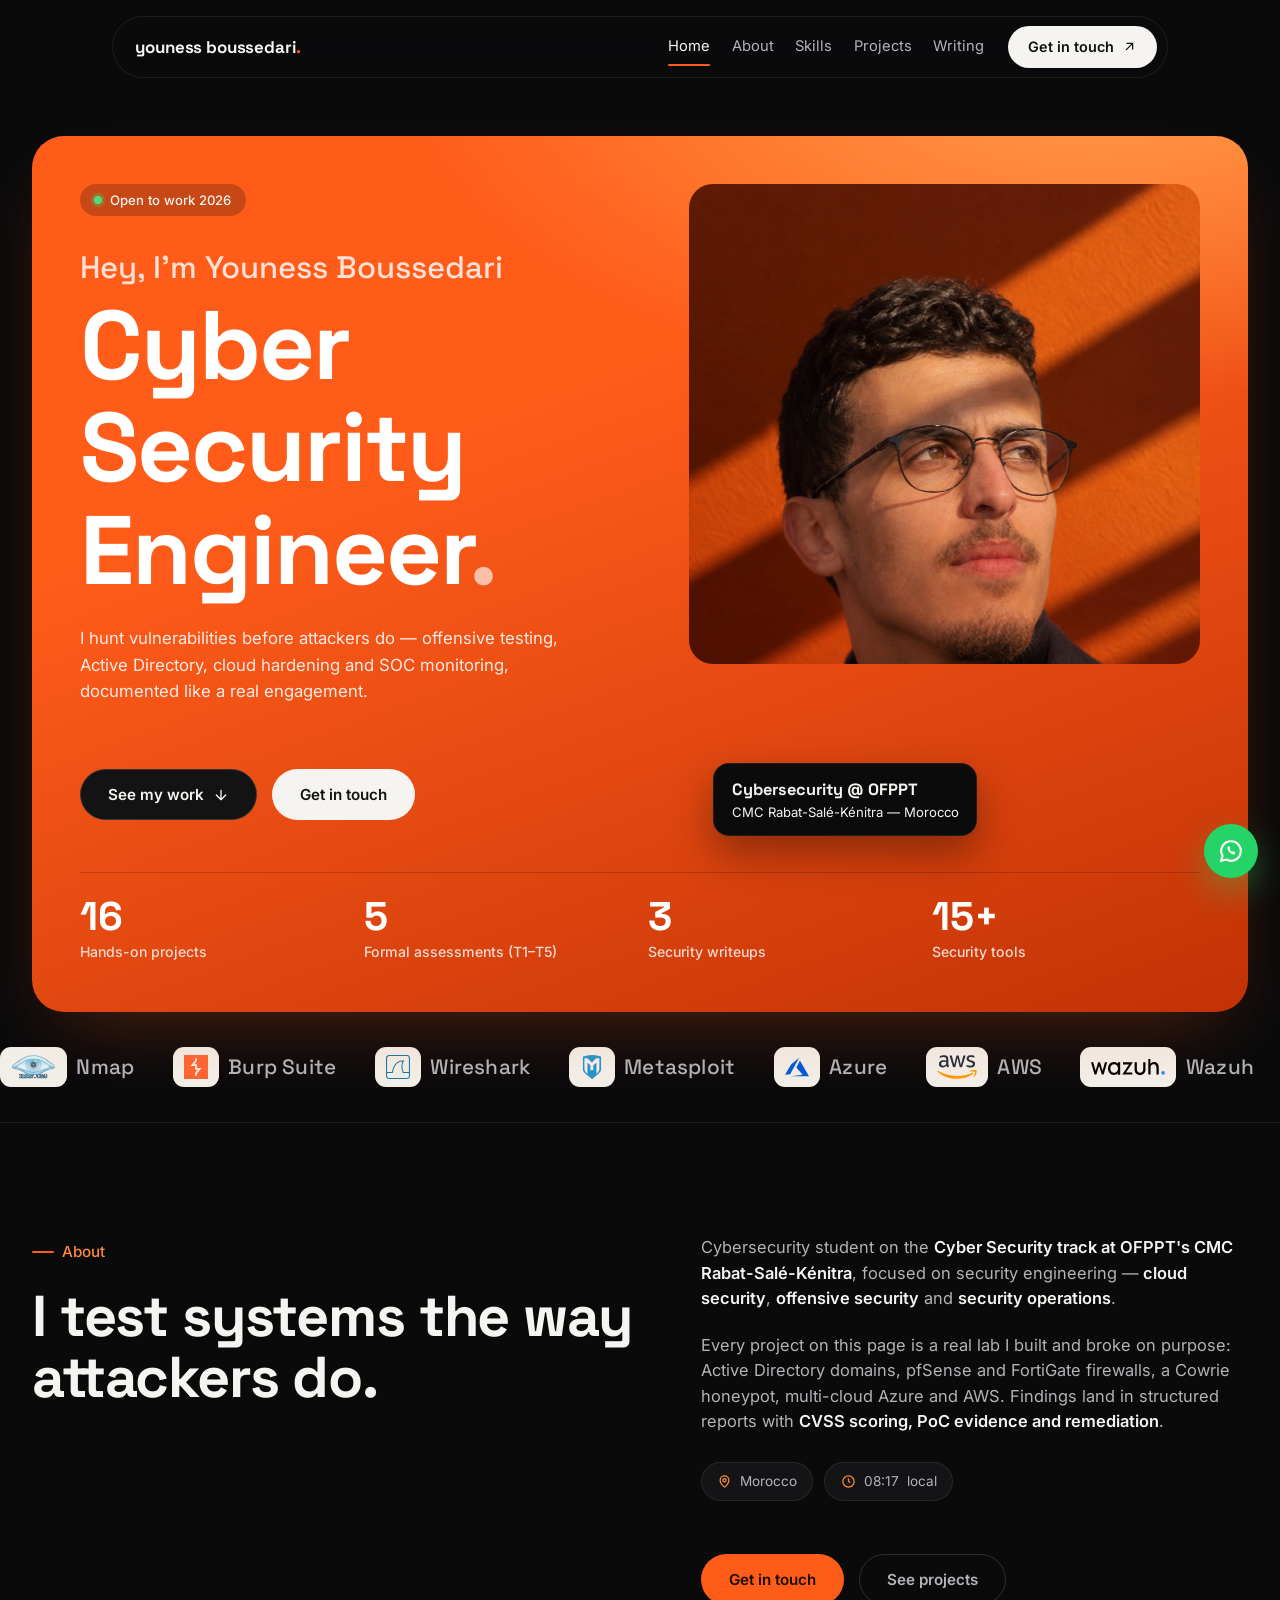
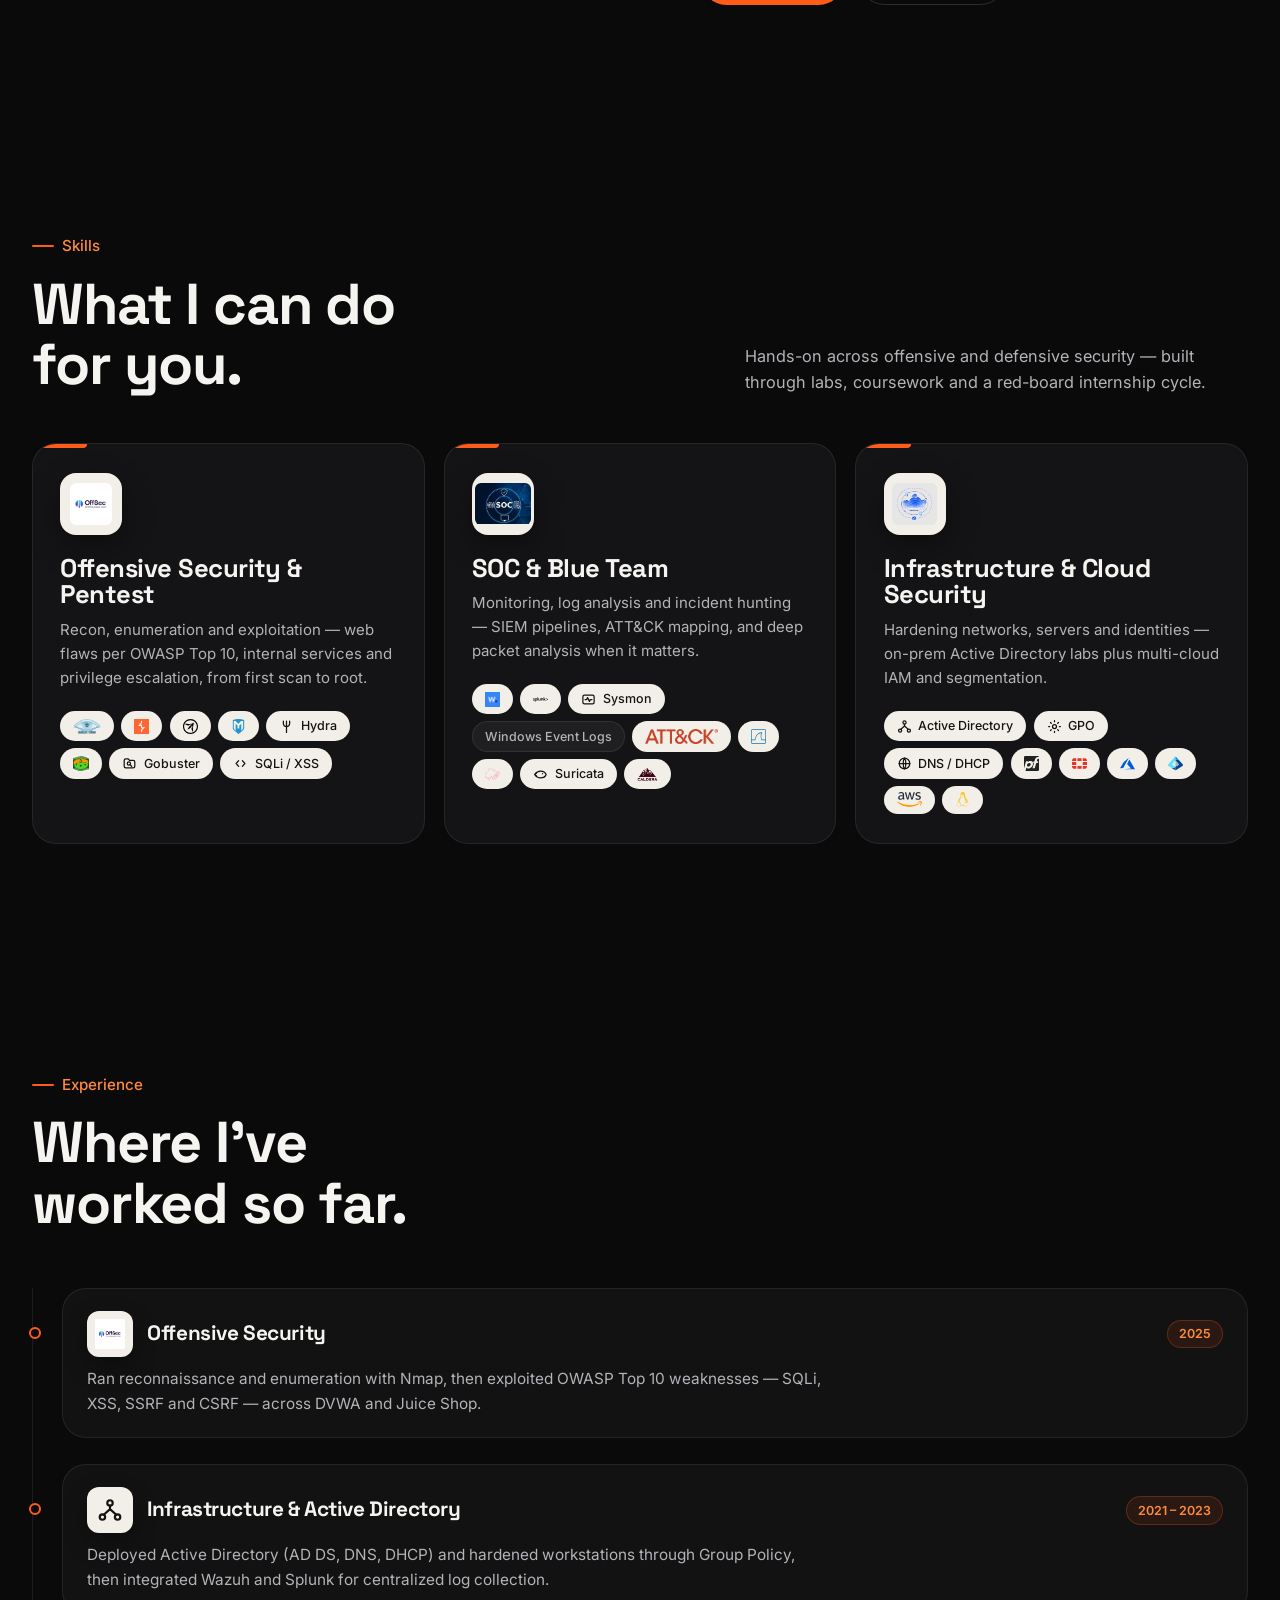
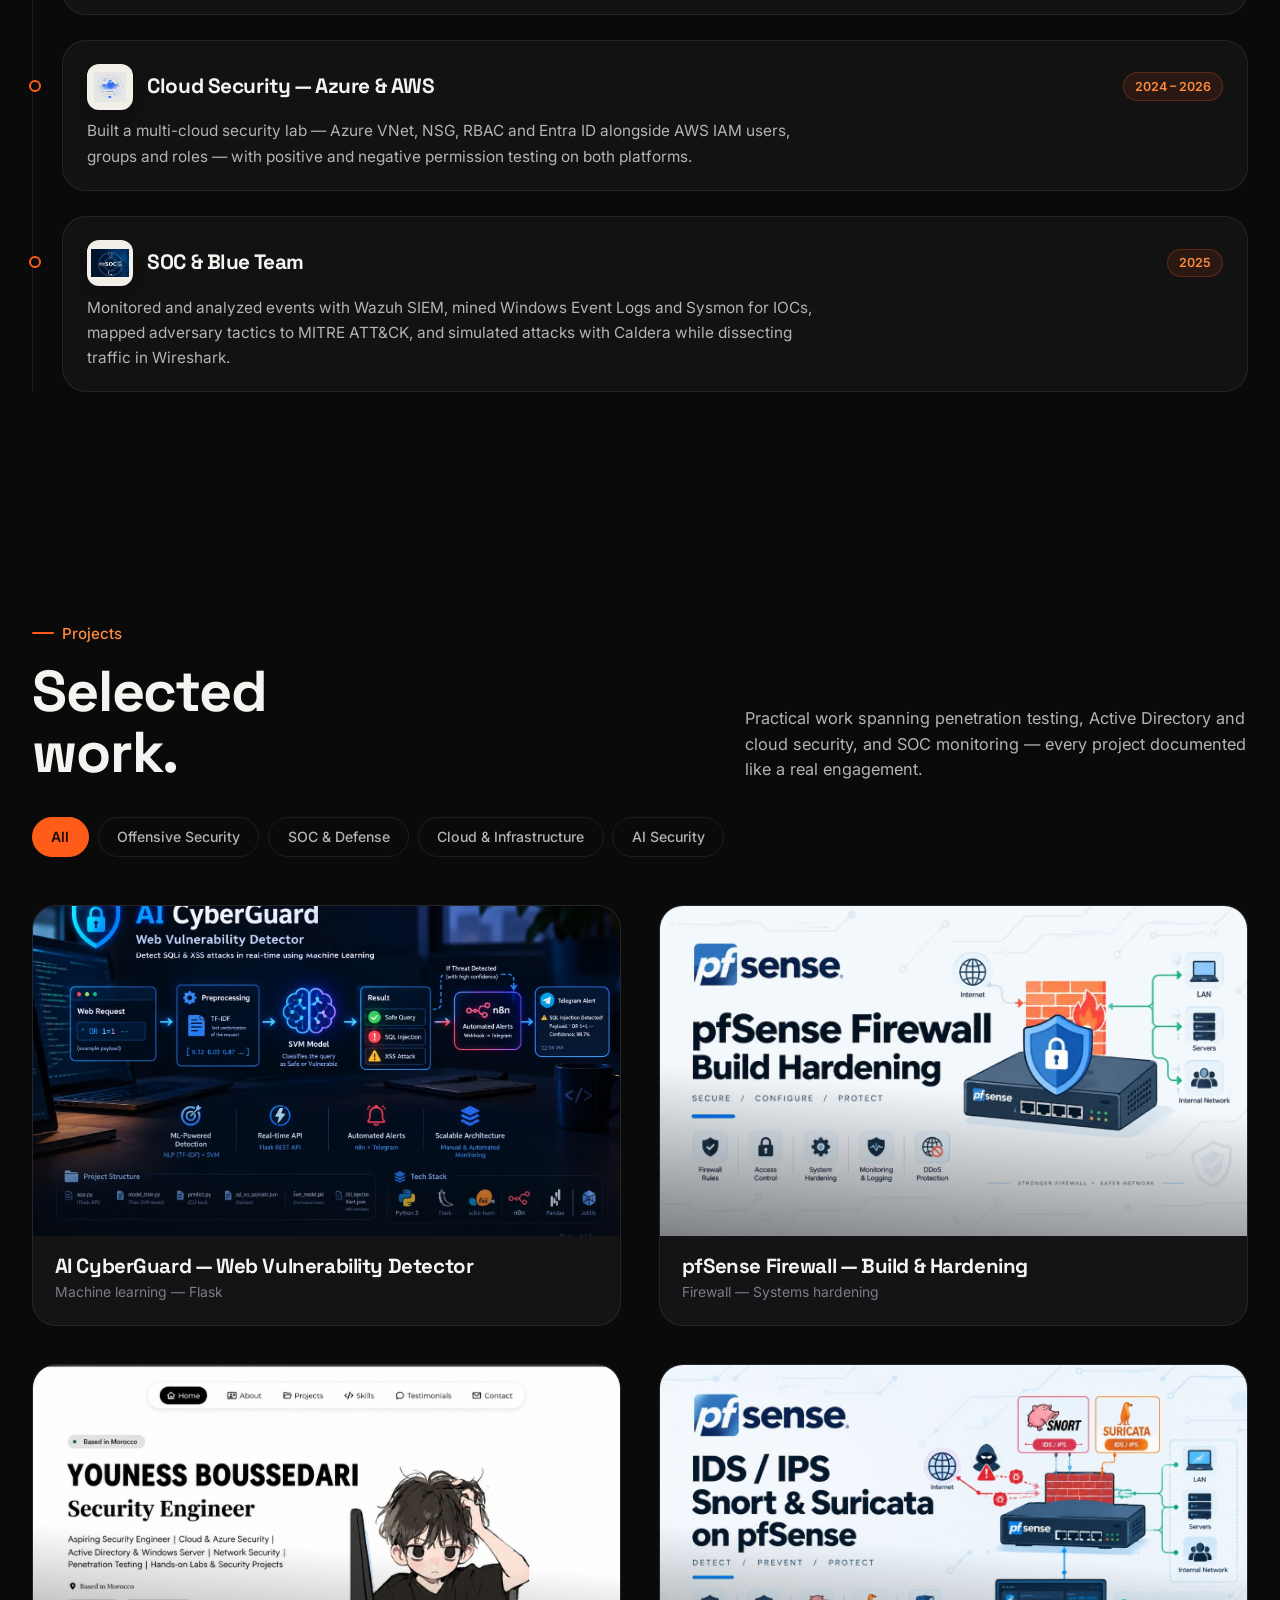
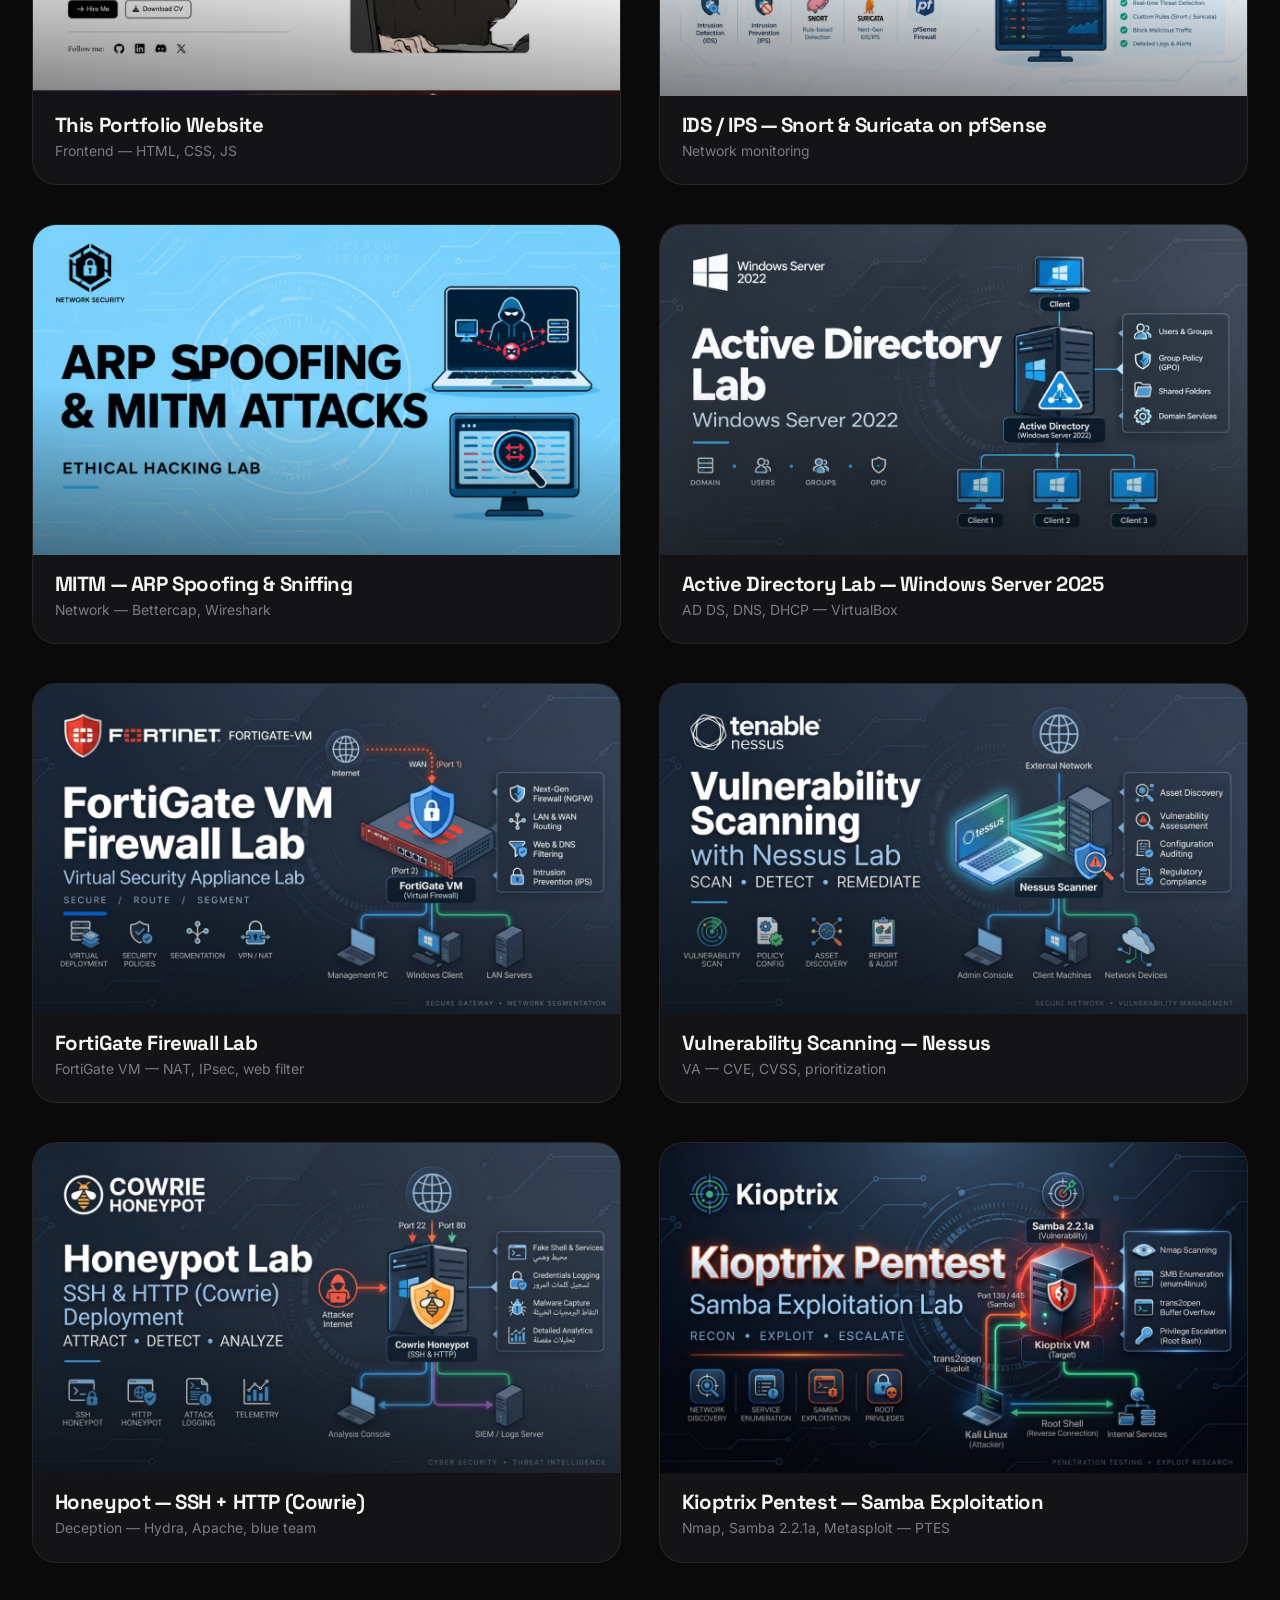
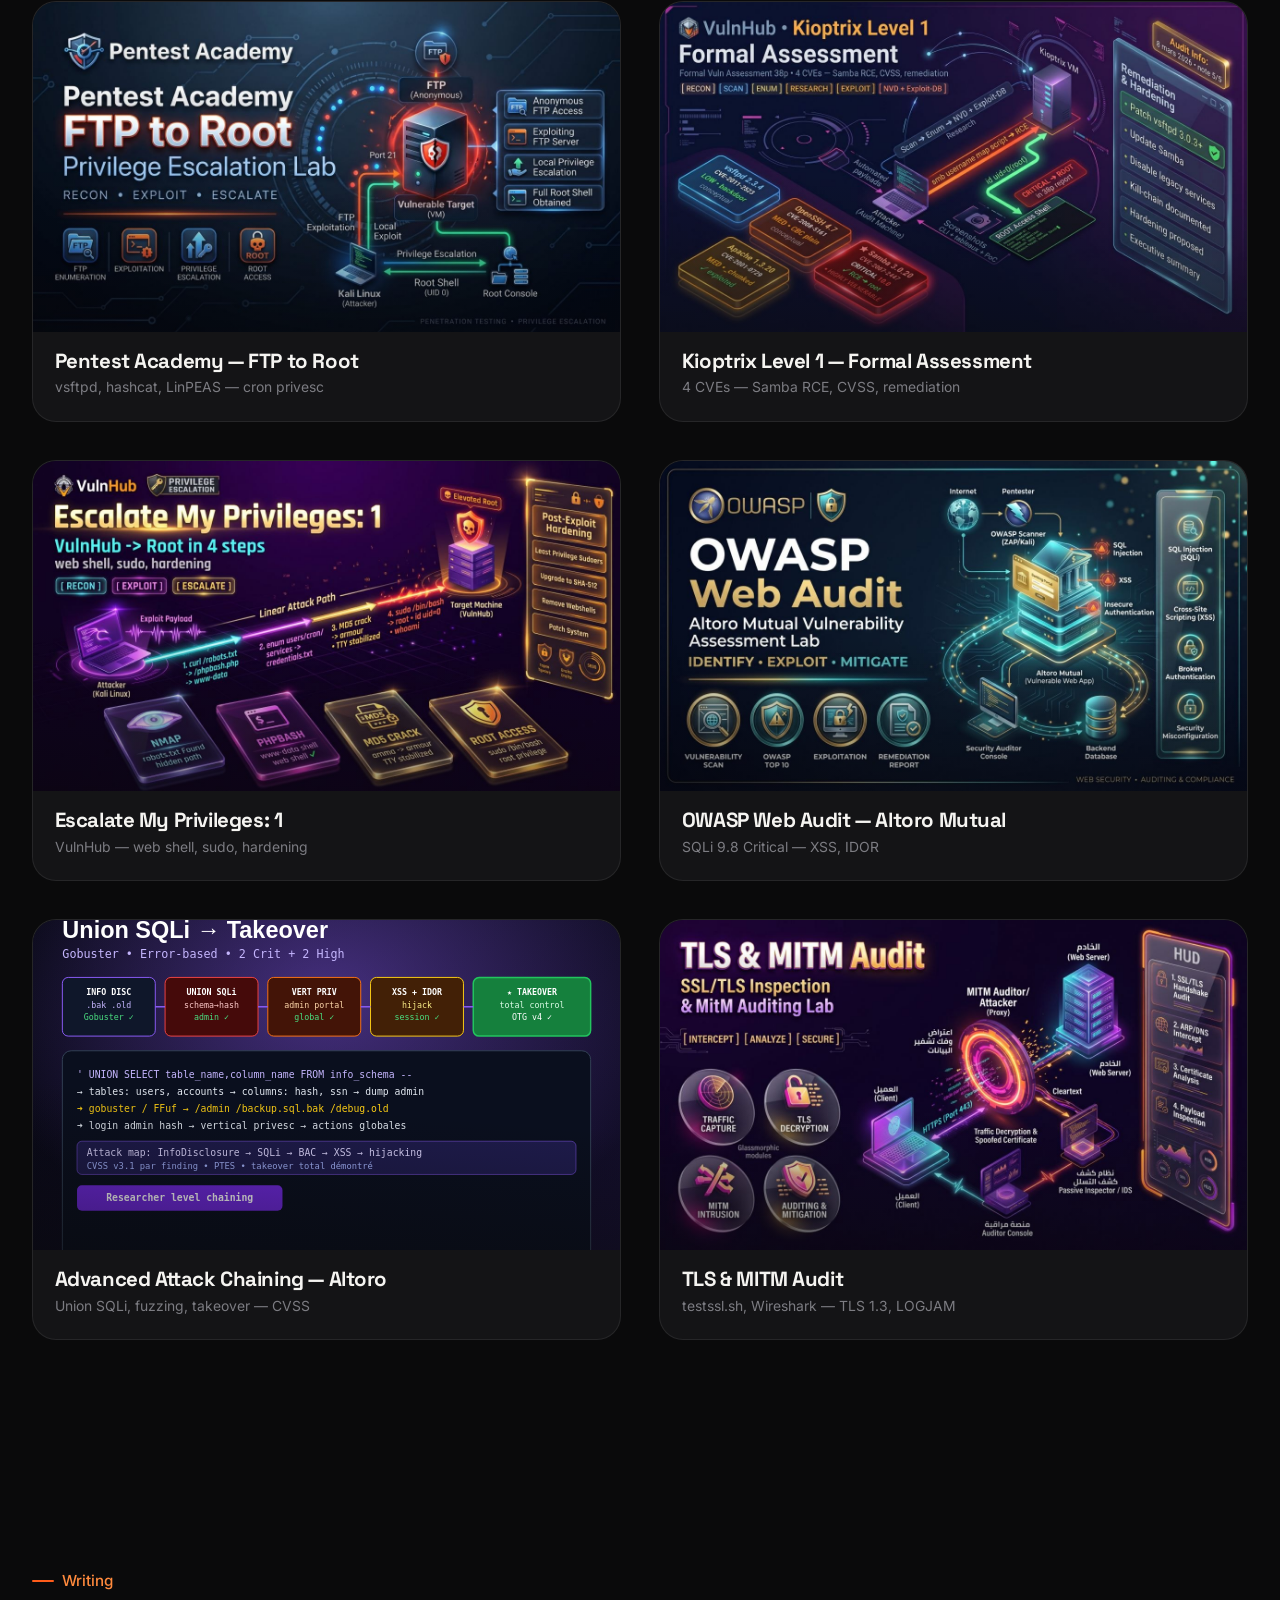
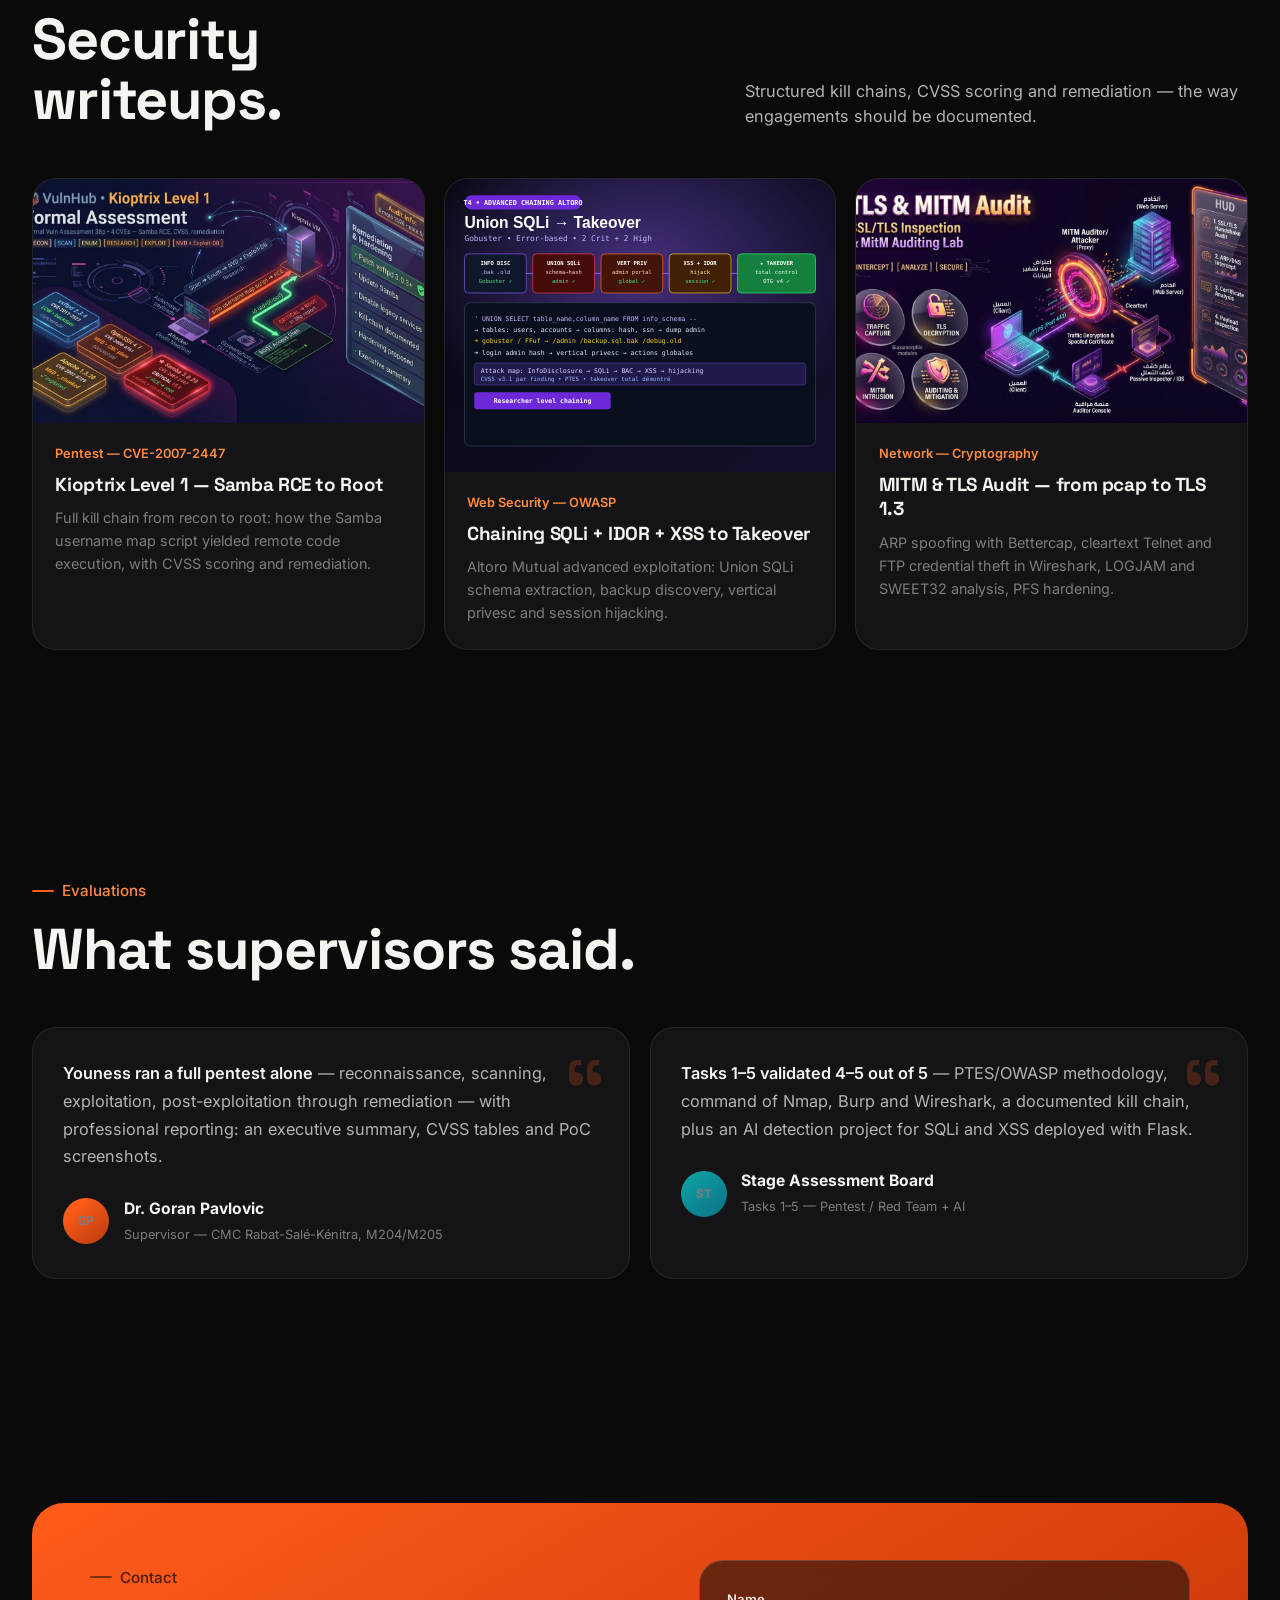
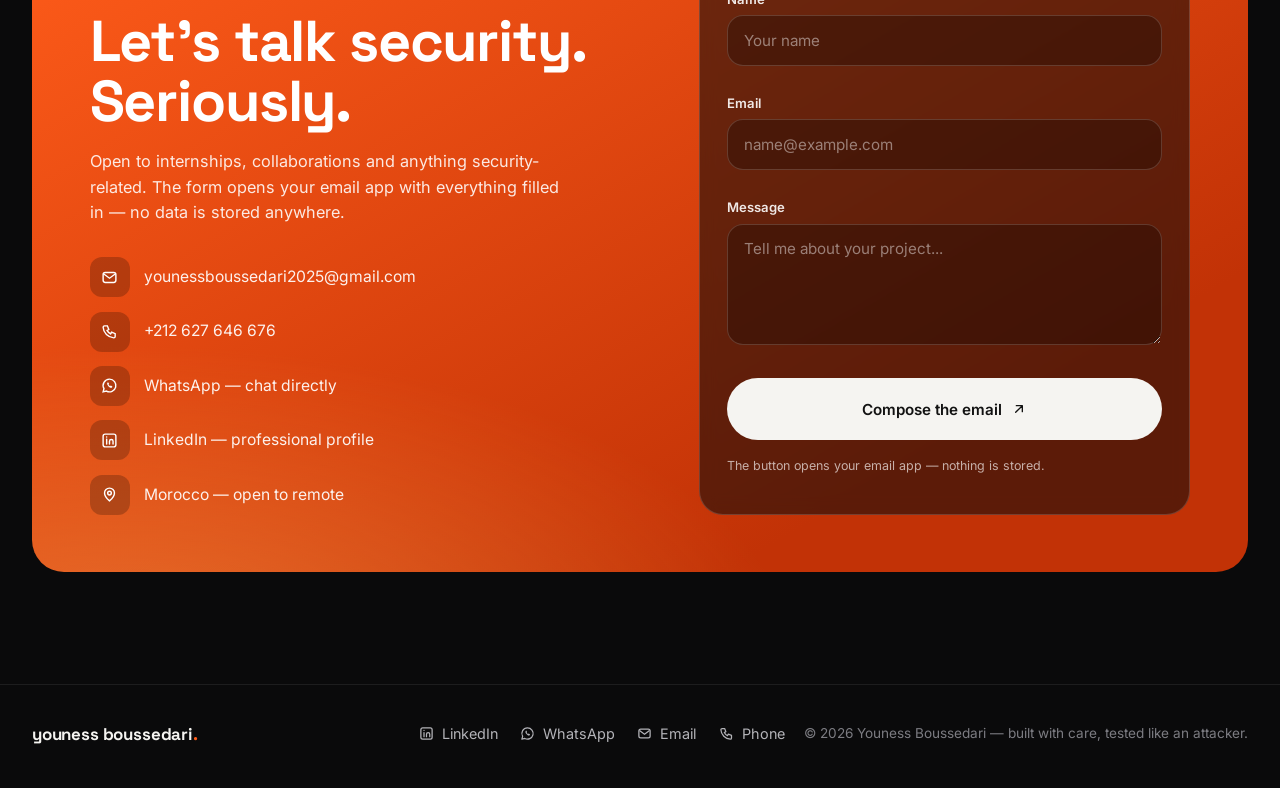
==== commit db5d2c67: "Remove stale gallery-strip (About section) + orphaned CSS" ====
--- a/index.html
+++ b/index.html
@@ -258,12 +258,6 @@
                         </div>
                     </div>
                 </div>
-
-                <div class="gallery-strip reveal">
-                    <figure><img src="images/proj-mitm.svg" alt="MITM ARP spoofing lab — Bettercap and Wireshark" width="1200" height="900" loading="lazy"></figure>
-                    <figure><img src="images/proj-fortigate.svg" alt="FortiGate firewall policies and segmentation" width="1200" height="900" loading="lazy"></figure>
-                    <figure><img src="images/proj-task4.svg" alt="Advanced SQLi and takeover chaining assessment" width="1200" height="900" loading="lazy"></figure>
-                </div>
             </div>
         </section>
 
--- a/styles.css
+++ b/styles.css
@@ -693,33 +693,6 @@
   color: var(--accent-strong);
 }
 
-.gallery-strip {
-  display: grid;
-  grid-template-columns: repeat(3, minmax(0, 1fr));
-  gap: 1rem;
-  margin-top: 3.2rem;
-}
-
-.gallery-strip figure {
-  margin: 0;
-  border-radius: var(--radius-lg);
-  overflow: clip;
-  border: 1px solid var(--line);
-  aspect-ratio: 16 / 11;
-  background: var(--card);
-}
-
-.gallery-strip img {
-  width: 100%;
-  height: 100%;
-  object-fit: cover;
-  transition: transform 600ms var(--ease), opacity var(--speed) var(--ease);
-}
-
-.gallery-strip figure:hover img {
-  transform: scale(1.04);
-}
-
 /* ============ SKILLS ============ */
 .skills-grid {
   display: grid;
@@ -1670,23 +1643,6 @@
     row-gap: 1.6rem;
   }
 
-  .gallery-strip {
-    grid-template-columns: 1fr 1fr;
-  }
-
-  .gallery-strip figure:nth-child(3) {
-    grid-column: span 2;
-  }
-}
-
-@media (max-width: 560px) {
-  .gallery-strip {
-    grid-template-columns: 1fr;
-  }
-
-  .gallery-strip figure:nth-child(3) {
-    grid-column: auto;
-  }
 
   .hero-actions .btn {
     flex: 1 1 auto;
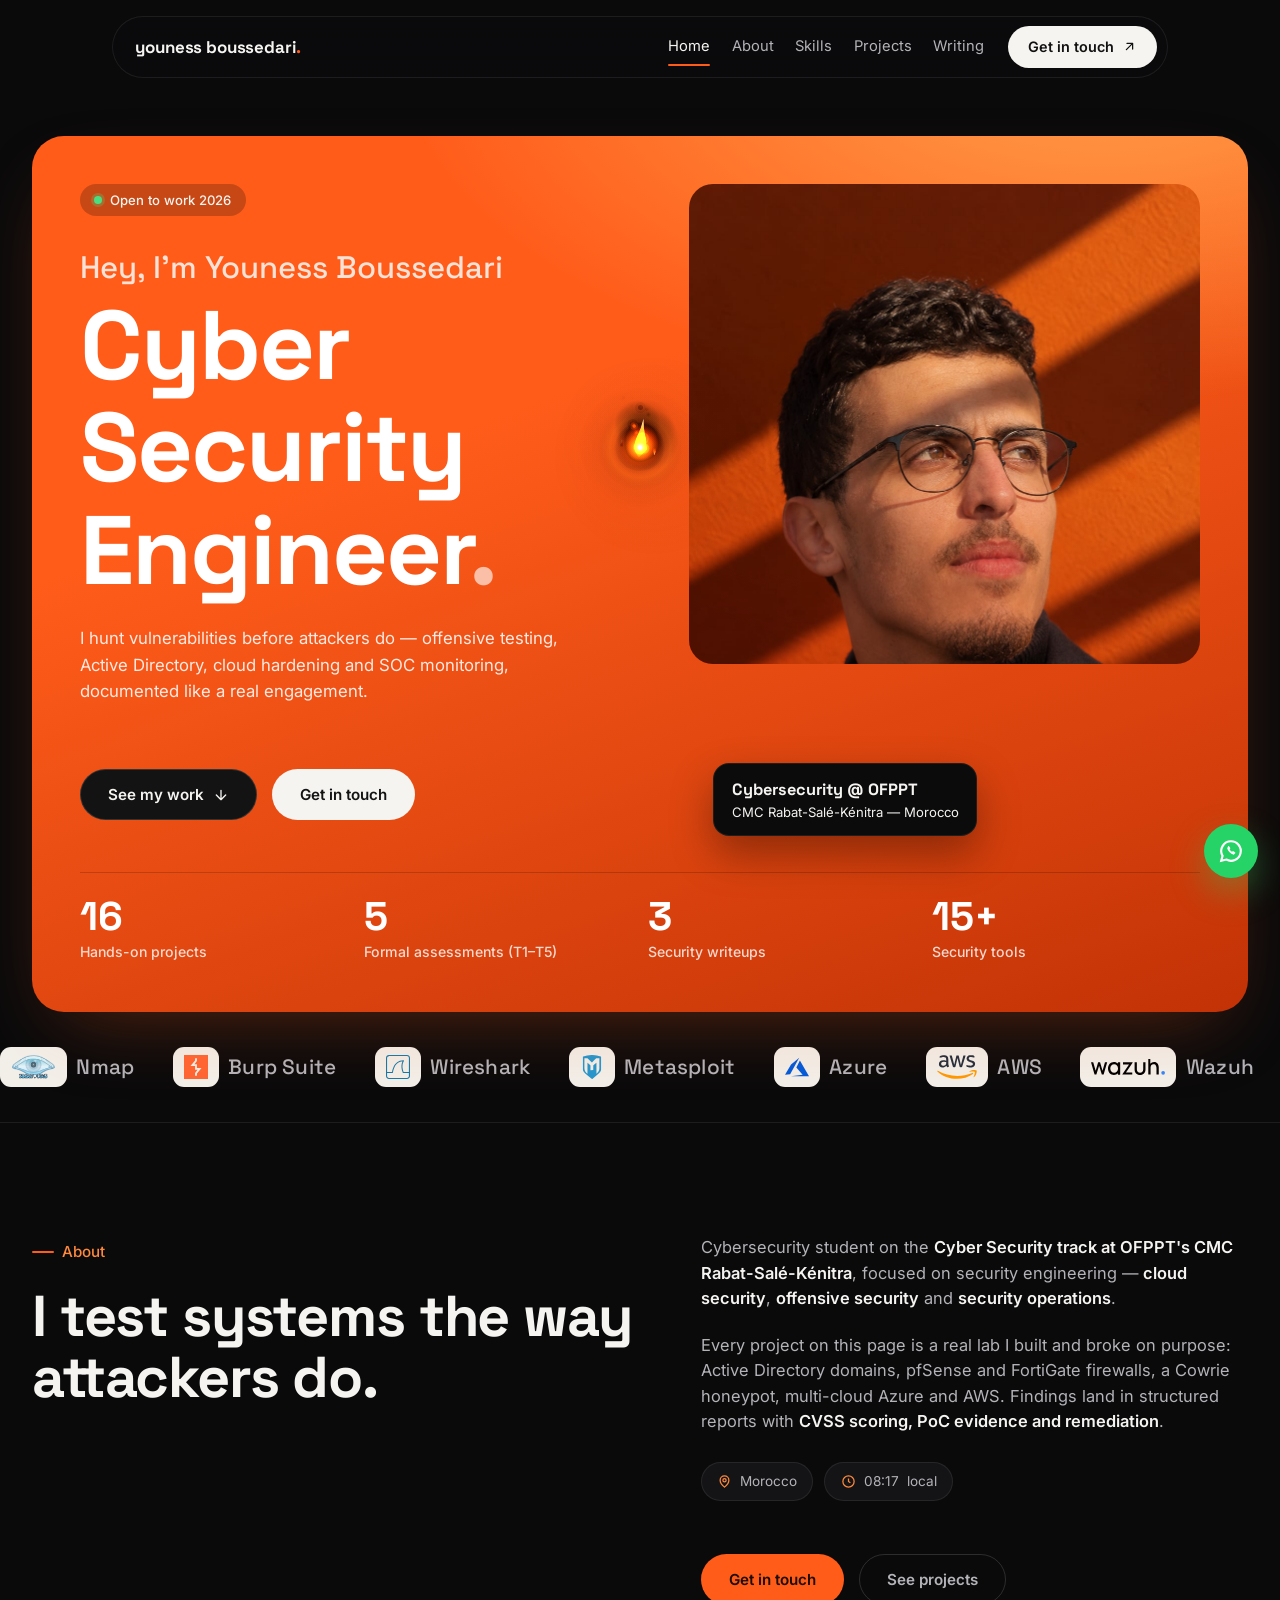
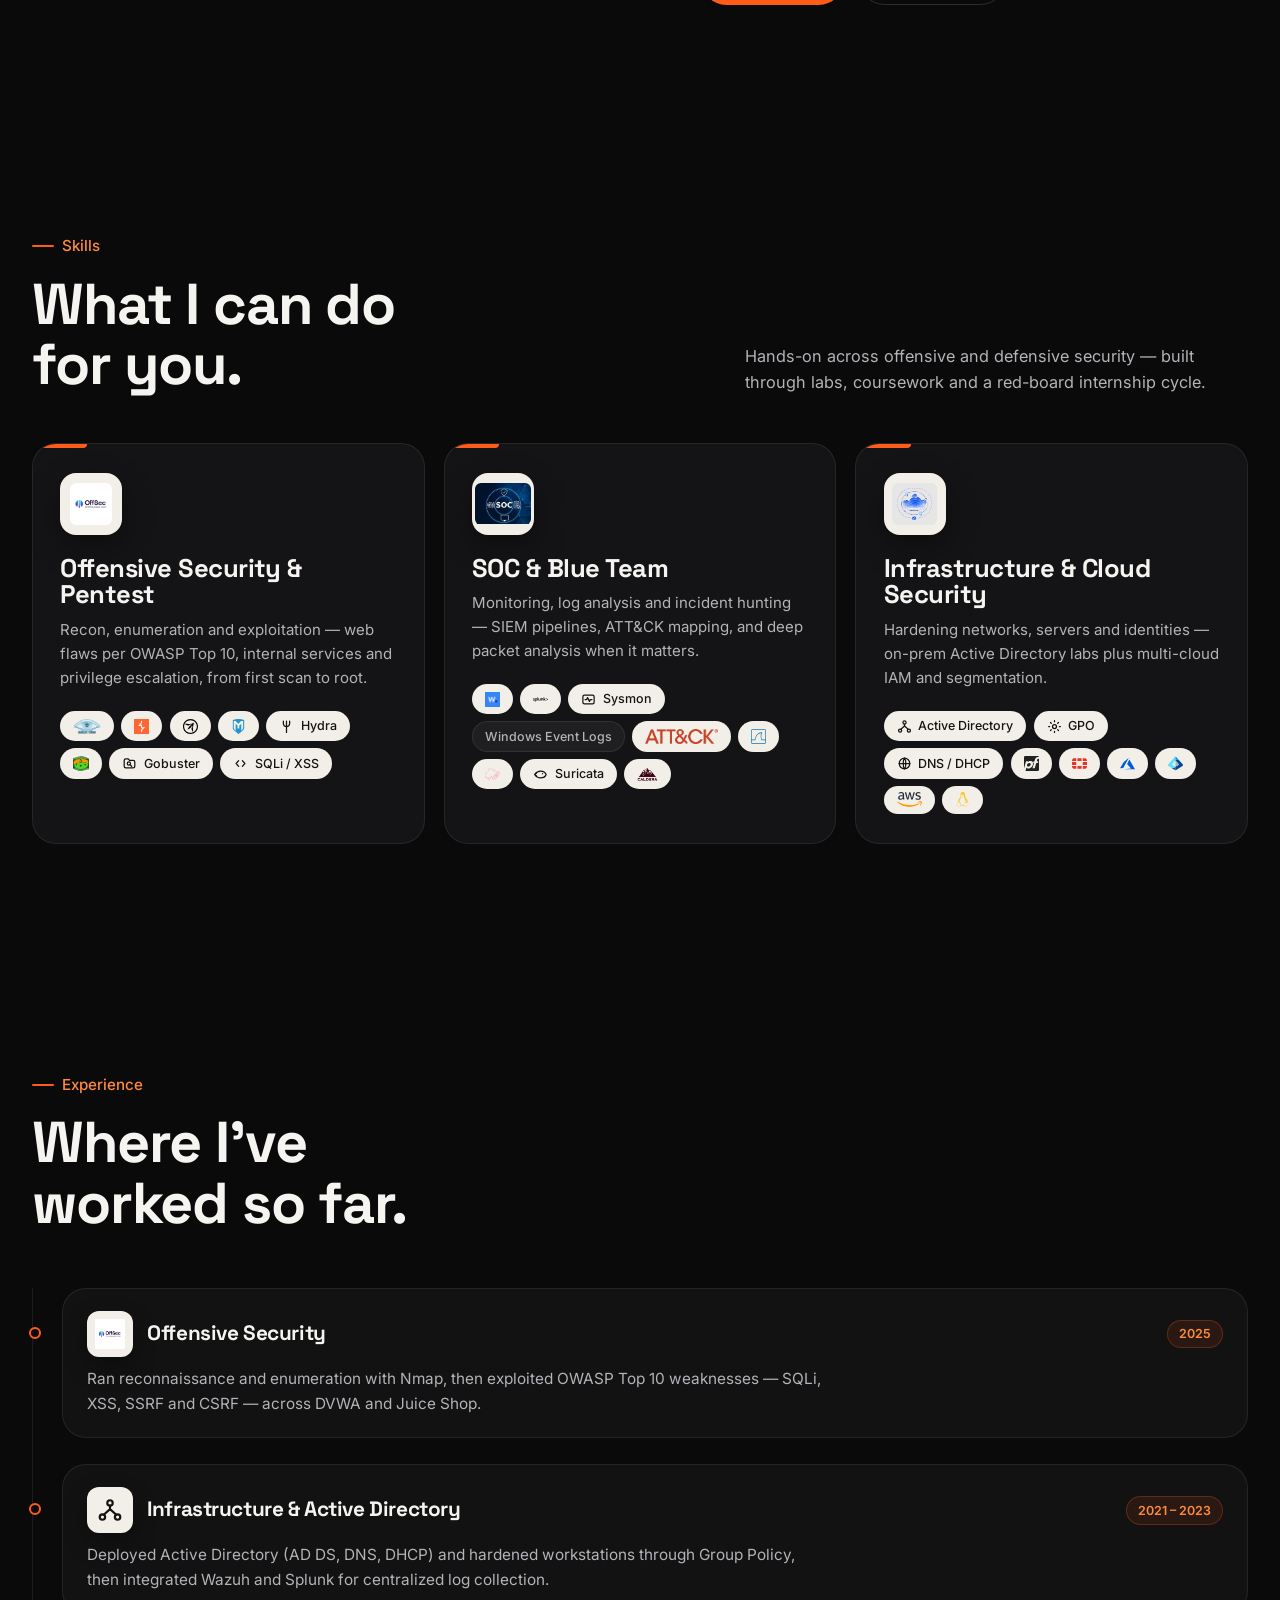
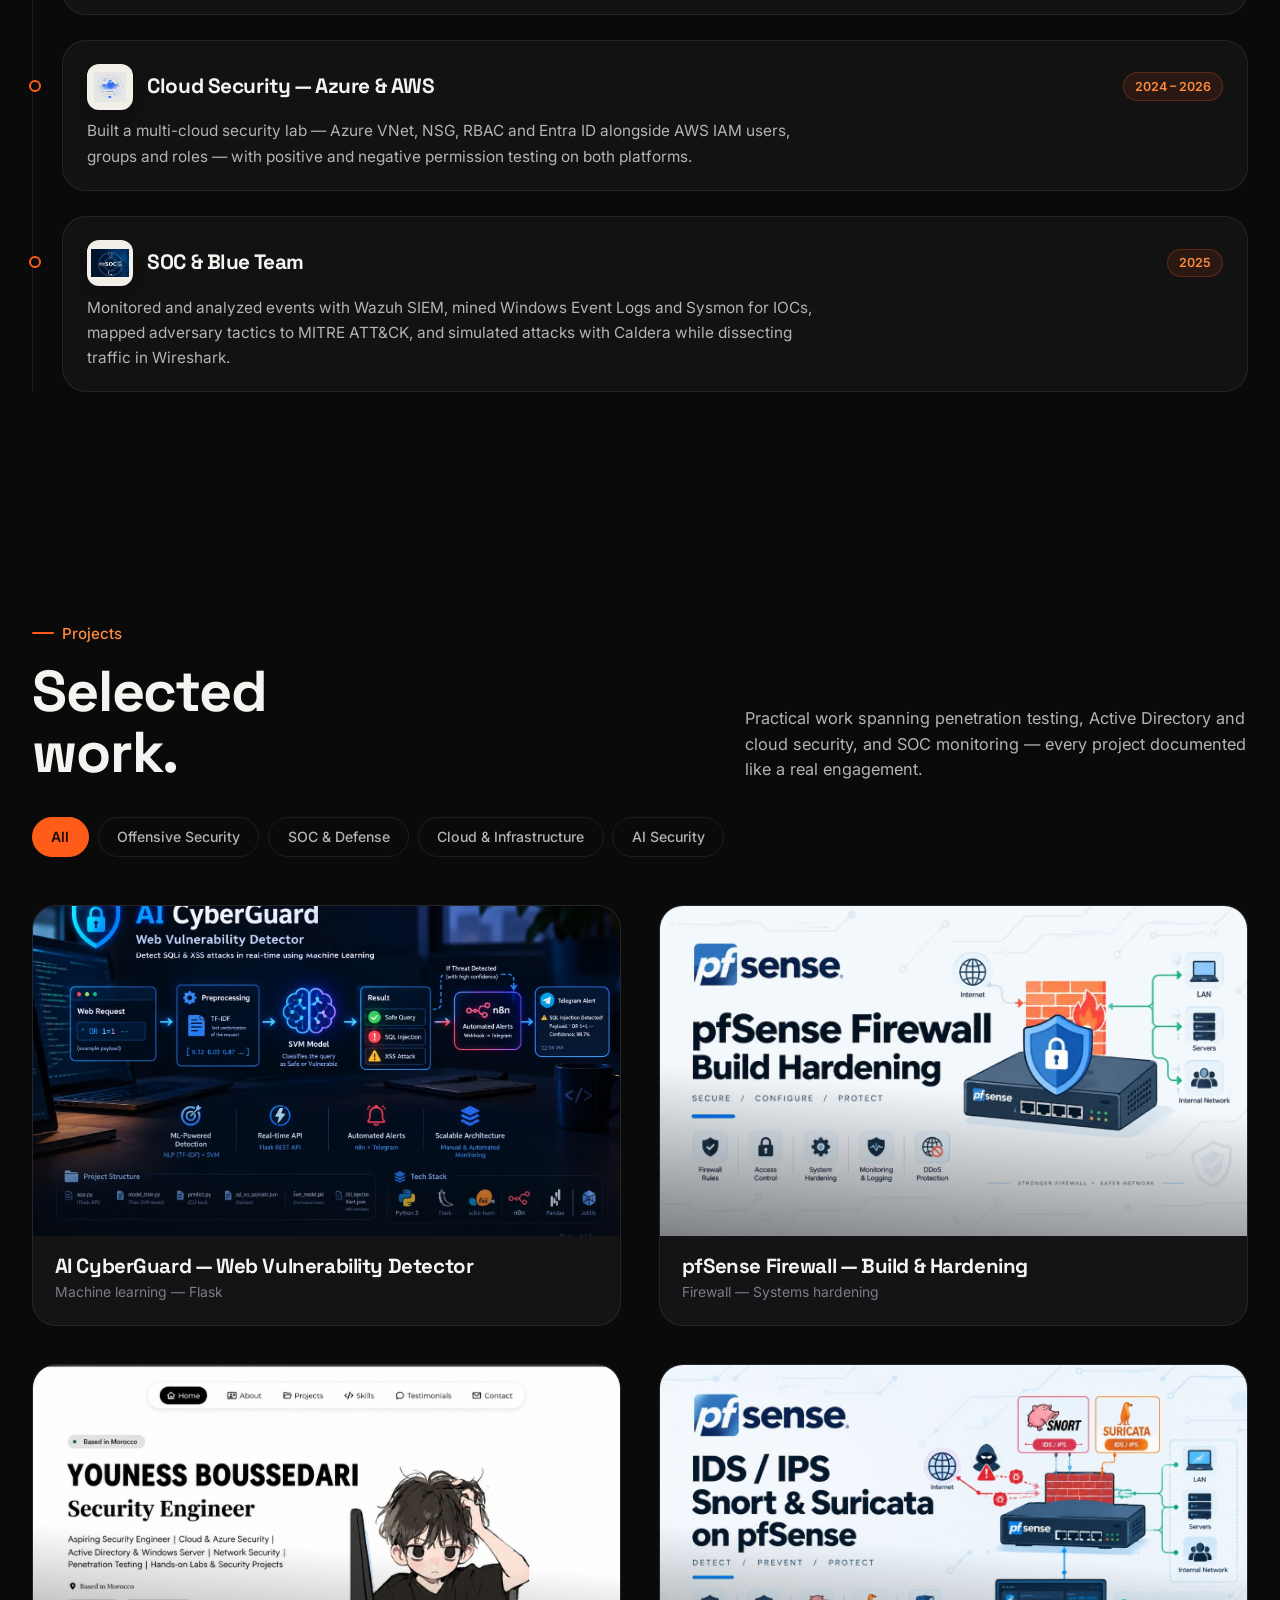
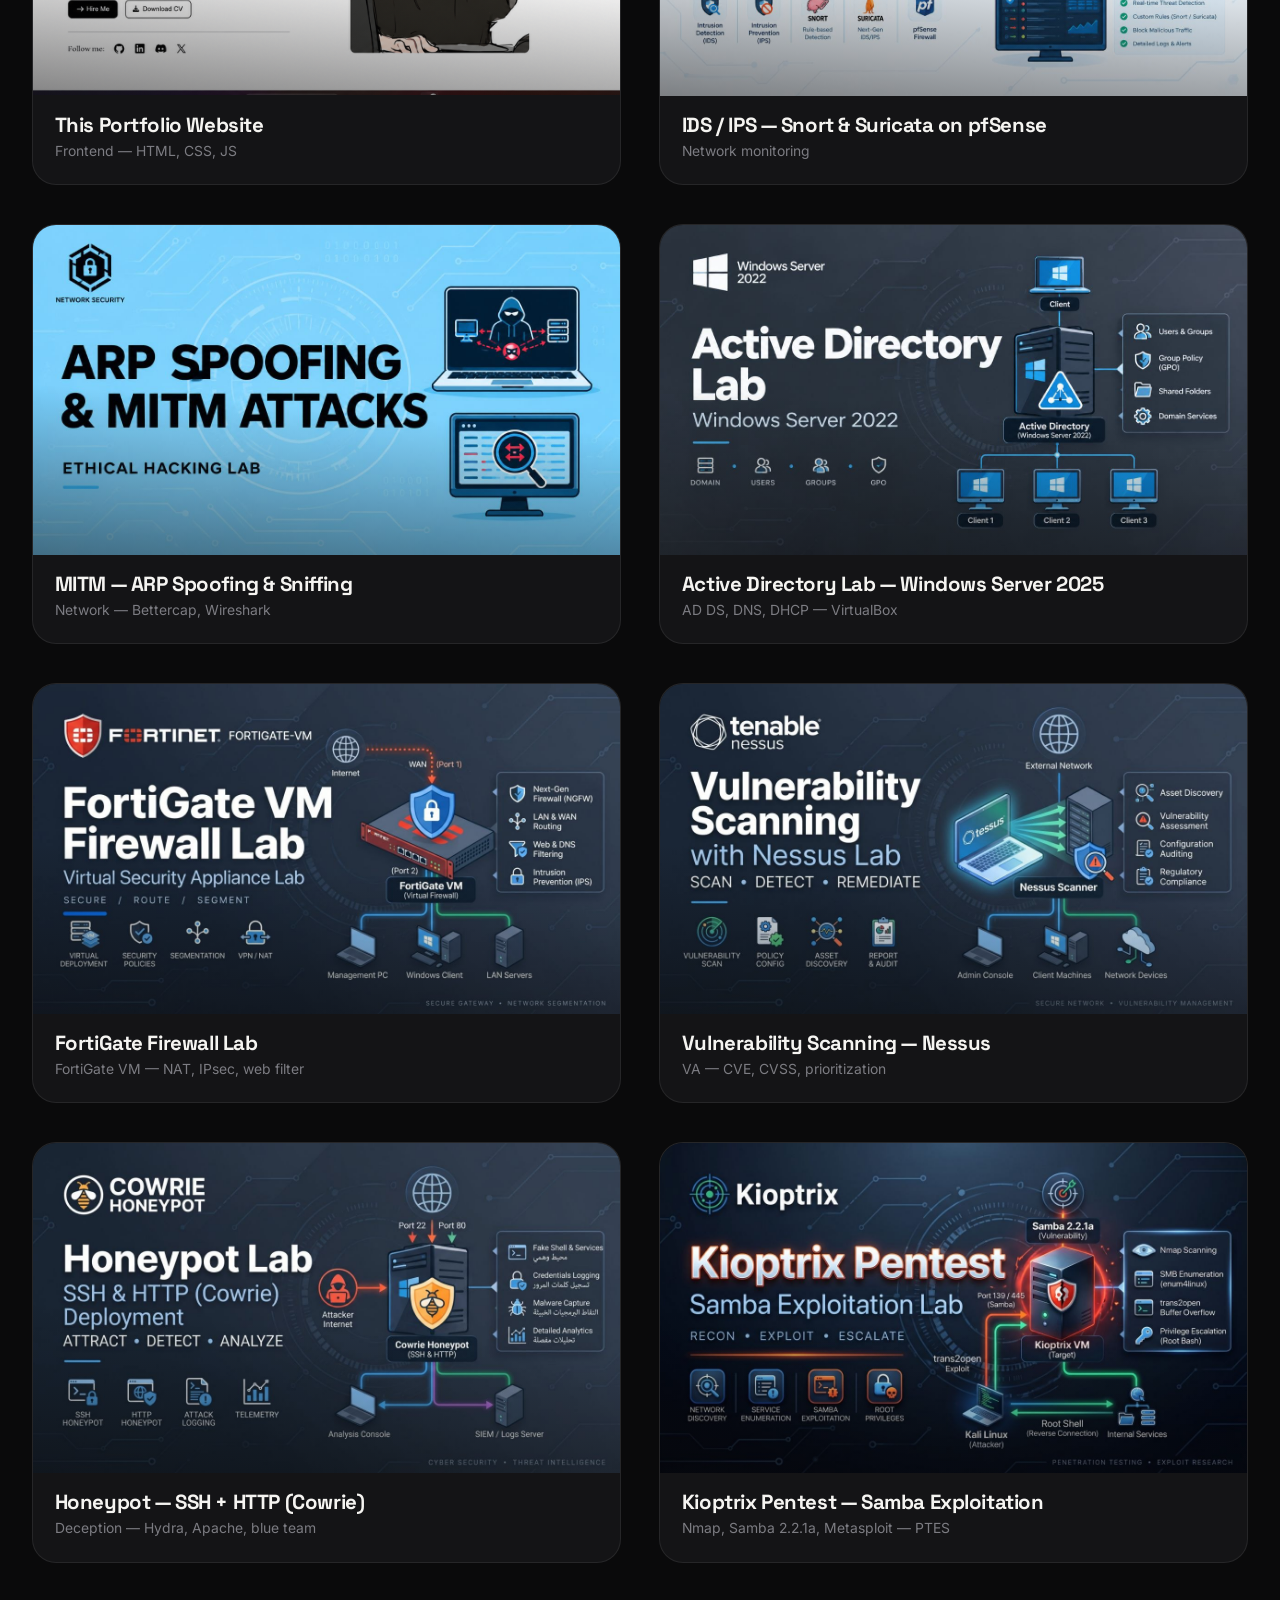
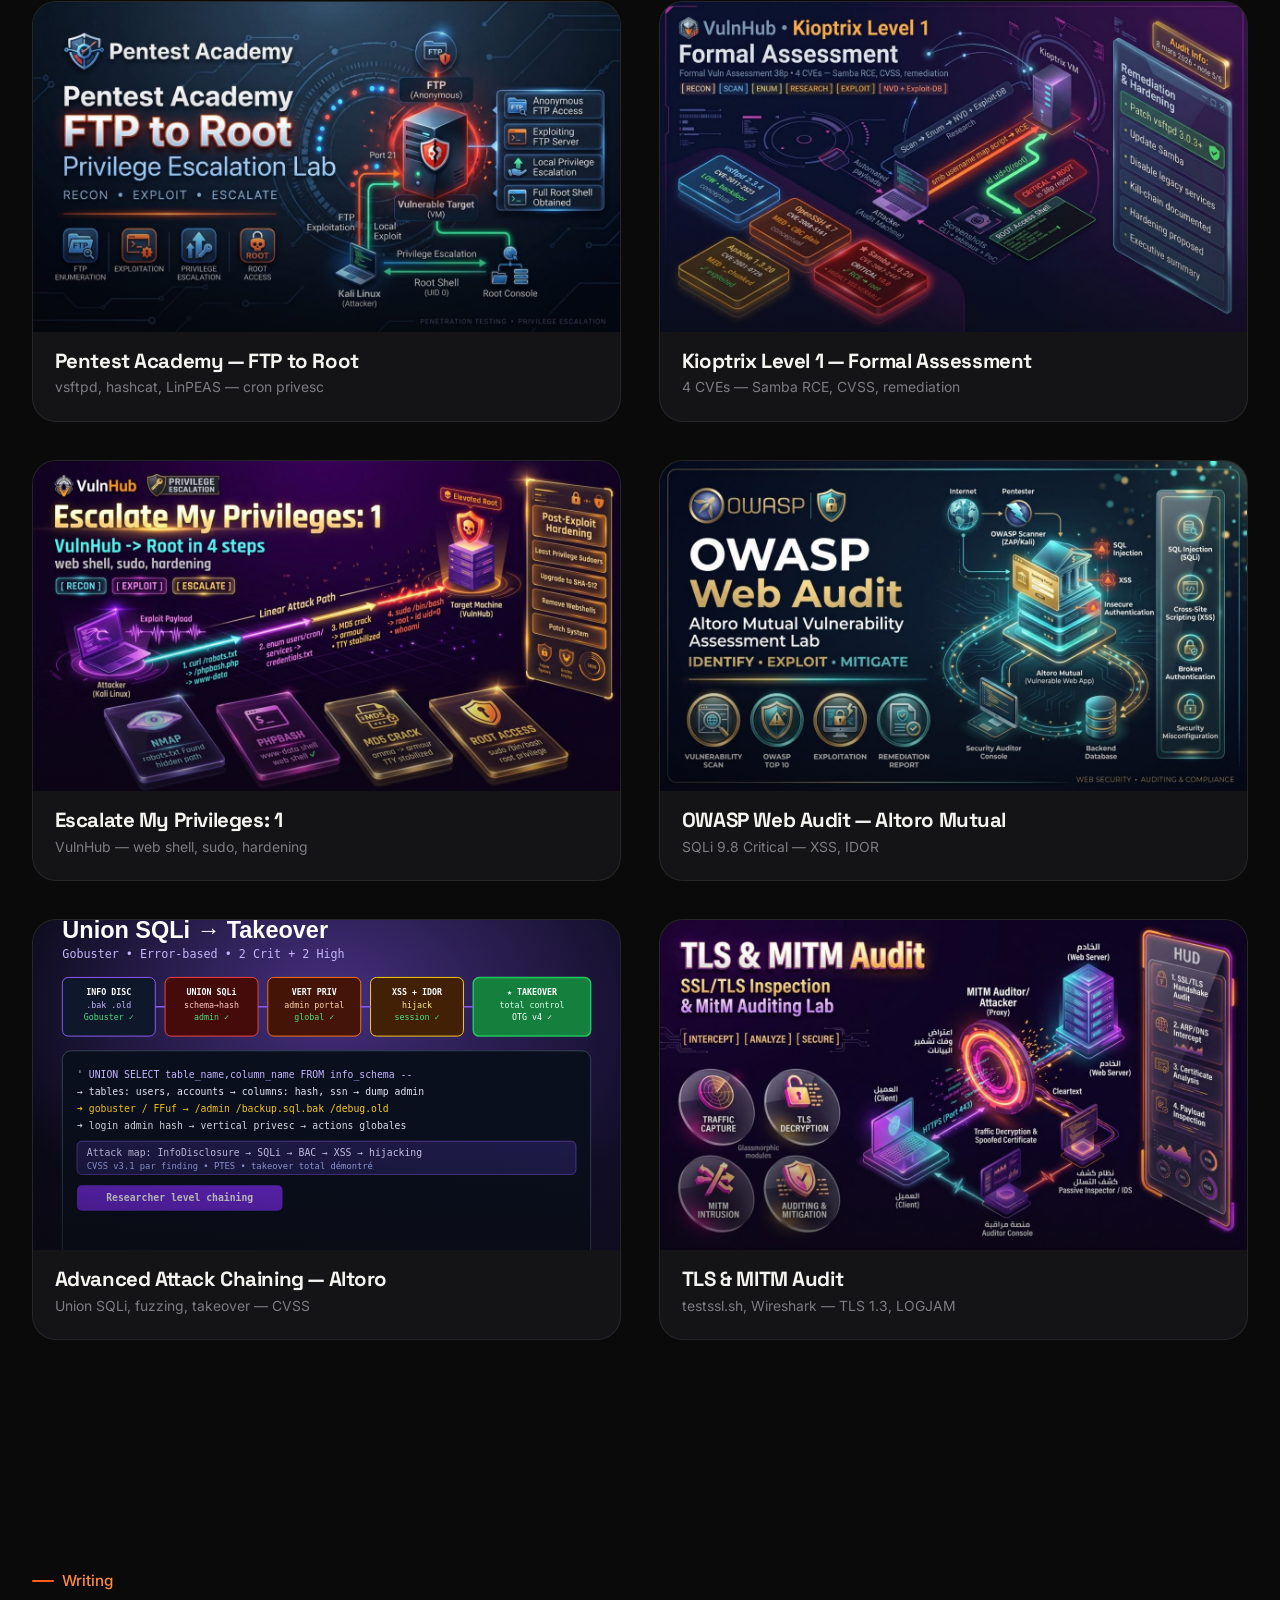
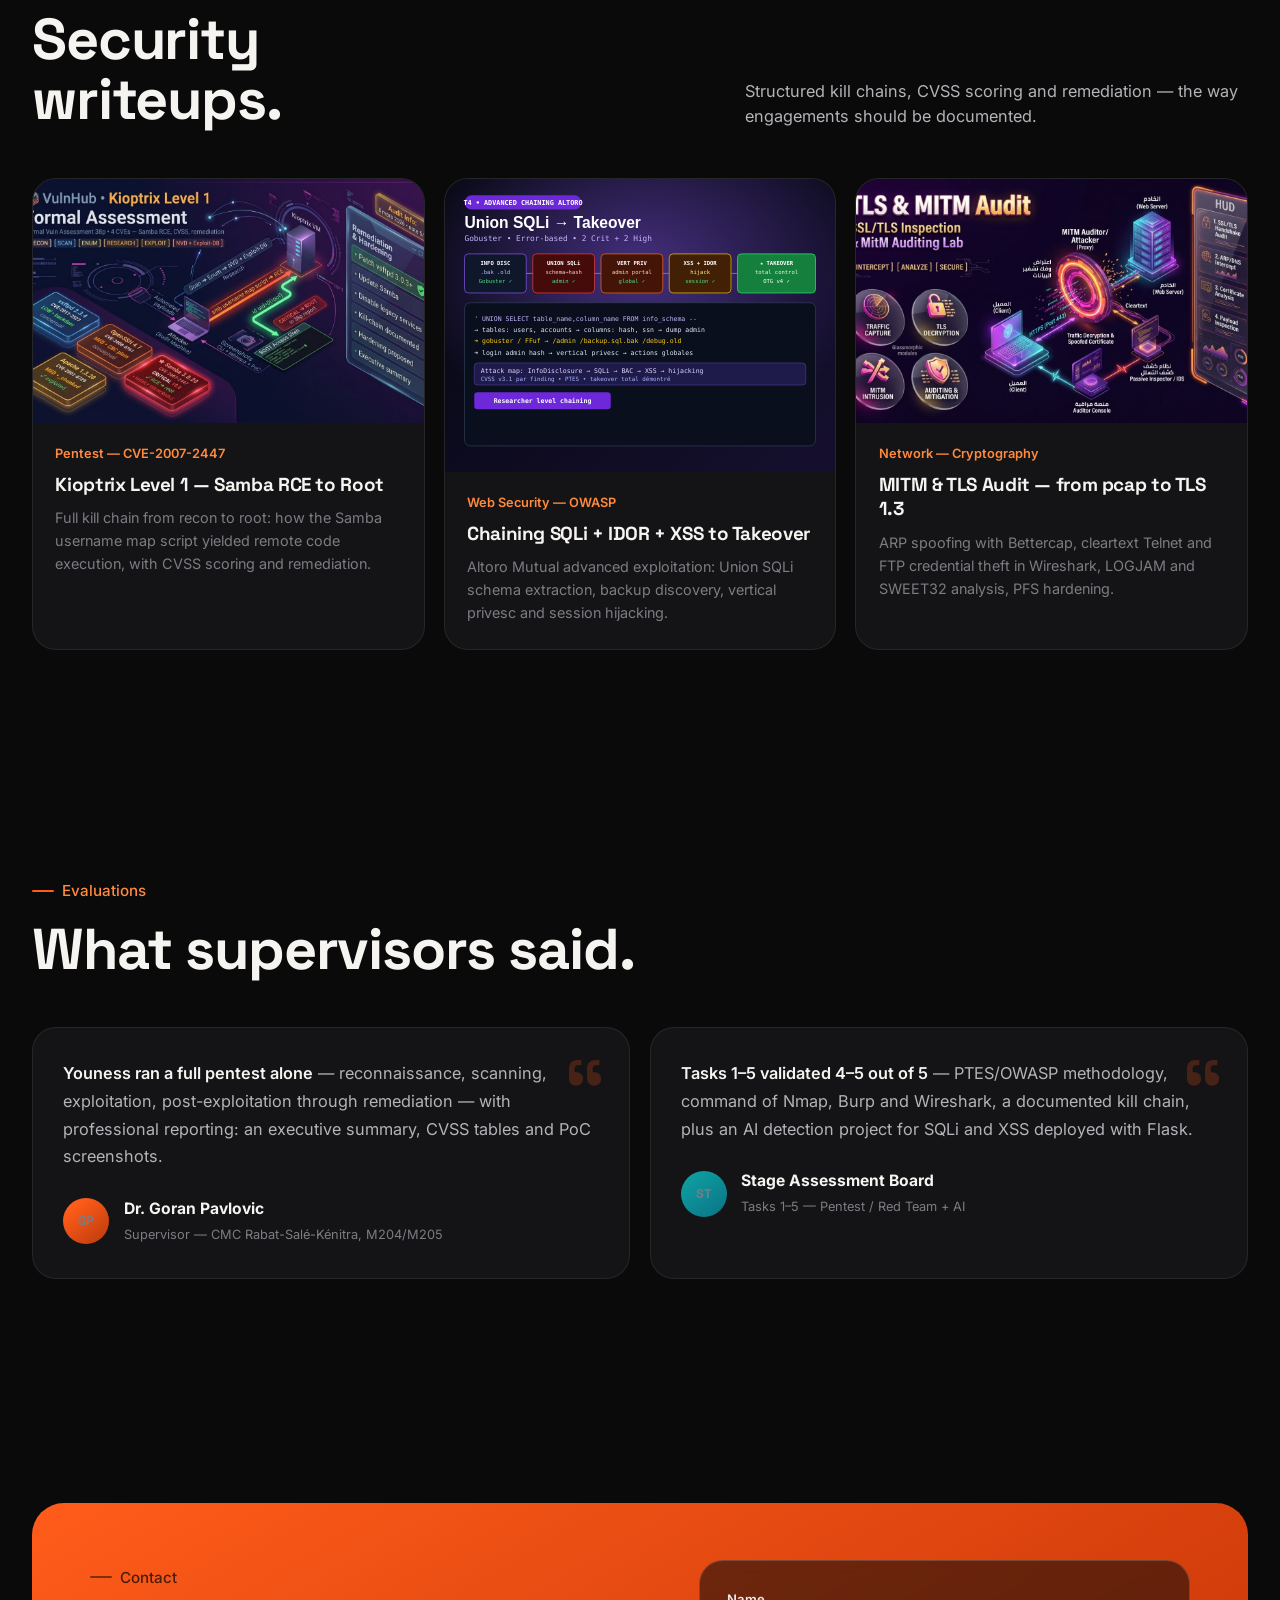
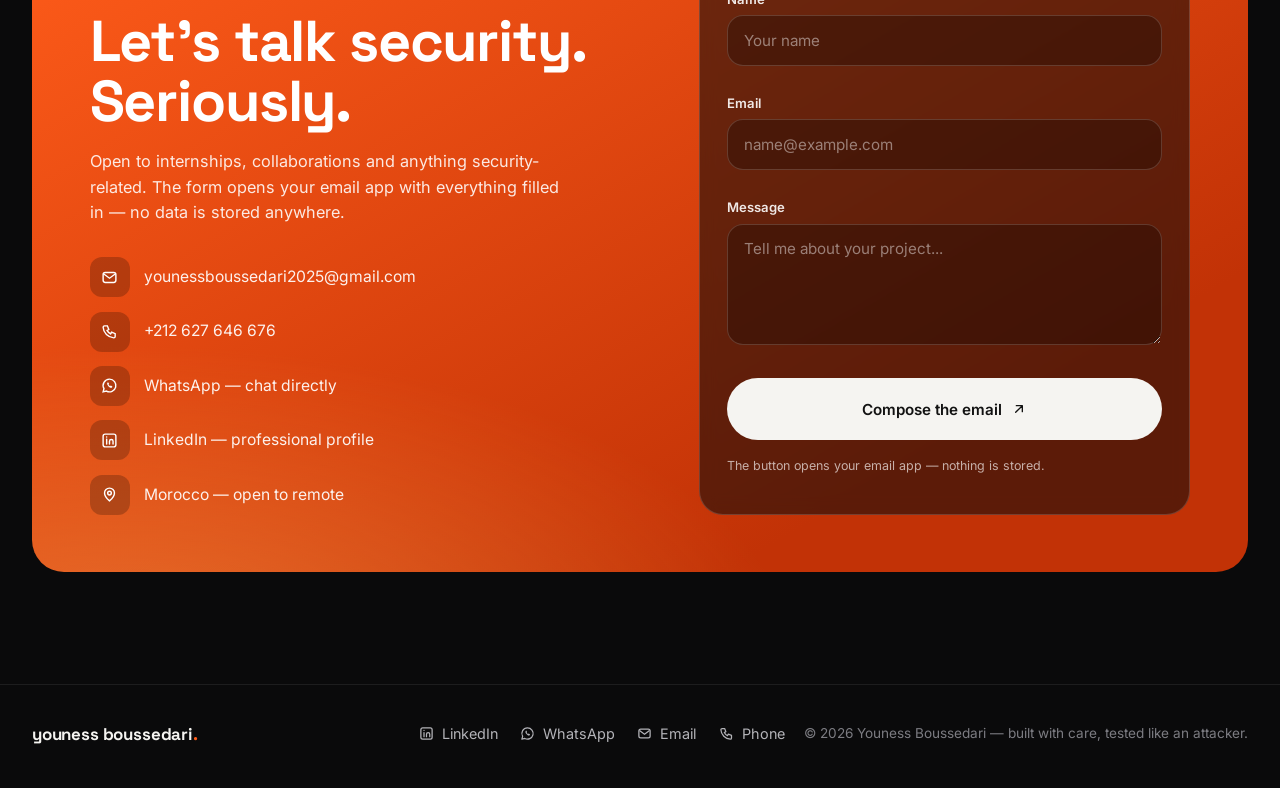
==== commit 067b83c3: "Flame background: ember artwork + fire-cursor particle engine (new flame.js, images/bg-ember.png)" ====
--- a/index.html
+++ b/index.html
@@ -87,6 +87,11 @@
 </head>
 <body>
 
+    <!-- Flame background layers (visual only) -->
+    <div class="flame-bg" id="flame-bg" aria-hidden="true"></div>
+    <canvas id="flame-hd" aria-hidden="true"></canvas>
+    <canvas id="flame-canvas" aria-hidden="true"></canvas>
+
     <a class="skip-link" href="#main">Skip to content</a>
 
     <!-- ============ NAV ============ -->
@@ -900,5 +905,6 @@
     <div class="toast-zone" id="toast-zone" aria-live="polite"></div>
 
     <script src="script.js" defer></script>
+    <script src="flame.js" defer></script>
 </body>
 </html>
--- a/styles.css
+++ b/styles.css
@@ -1,5 +1,49 @@
 /* hallmark stamp · v1.0 · direction: dark-studio orange, by request (user template) */
 /* critique: single idea per screen — big orange hero, calm black cards, real material only */
+
+/* ============ FLAME BACKGROUND LAYERS ============ */
+/* html carries the base colour so the fixed ember layer (z-index: -1) can show */
+html {
+  background: #0a0a0b;
+}
+
+.flame-bg {
+  position: fixed;
+  top: -5%;
+  left: -5%;
+  width: 110%;
+  height: 110%;
+  z-index: -1;
+  background-image: url("images/bg-ember.png");
+  background-size: cover;
+  background-position: center;
+  opacity: 0.5;
+  pointer-events: none;
+  will-change: transform;
+  transition: opacity 220ms var(--ease);
+}
+
+body.aura-active .flame-bg {
+  opacity: 0.14;
+}
+
+#flame-canvas,
+#flame-hd {
+  position: fixed;
+  inset: 0;
+  z-index: 55; /* above content, below nav (60) / mobile menu (70) */
+  pointer-events: none;
+}
+
+@media (prefers-reduced-motion: reduce) {
+  .flame-bg {
+    opacity: 0.4;
+  }
+  #flame-canvas,
+  #flame-hd {
+    display: none;
+  }
+}
 
 /* ============ TOKENS ============ */
 :root {
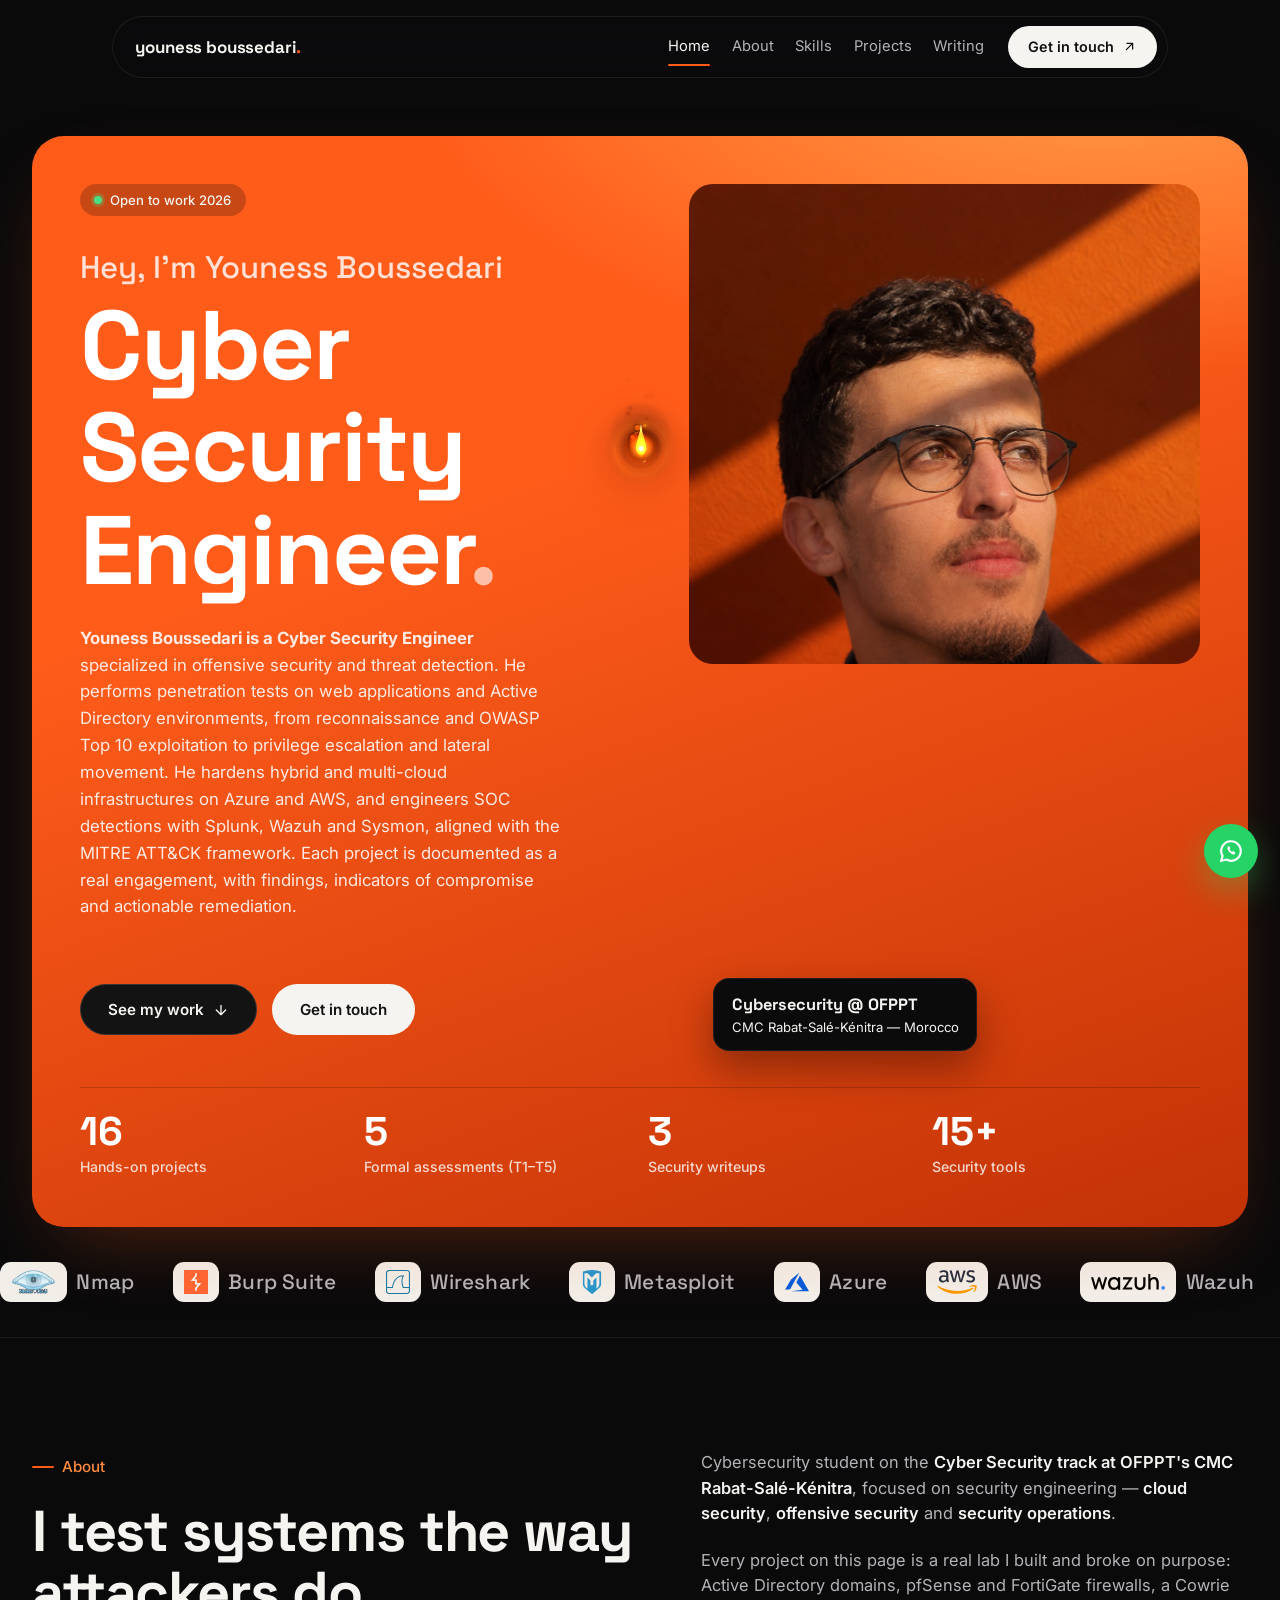
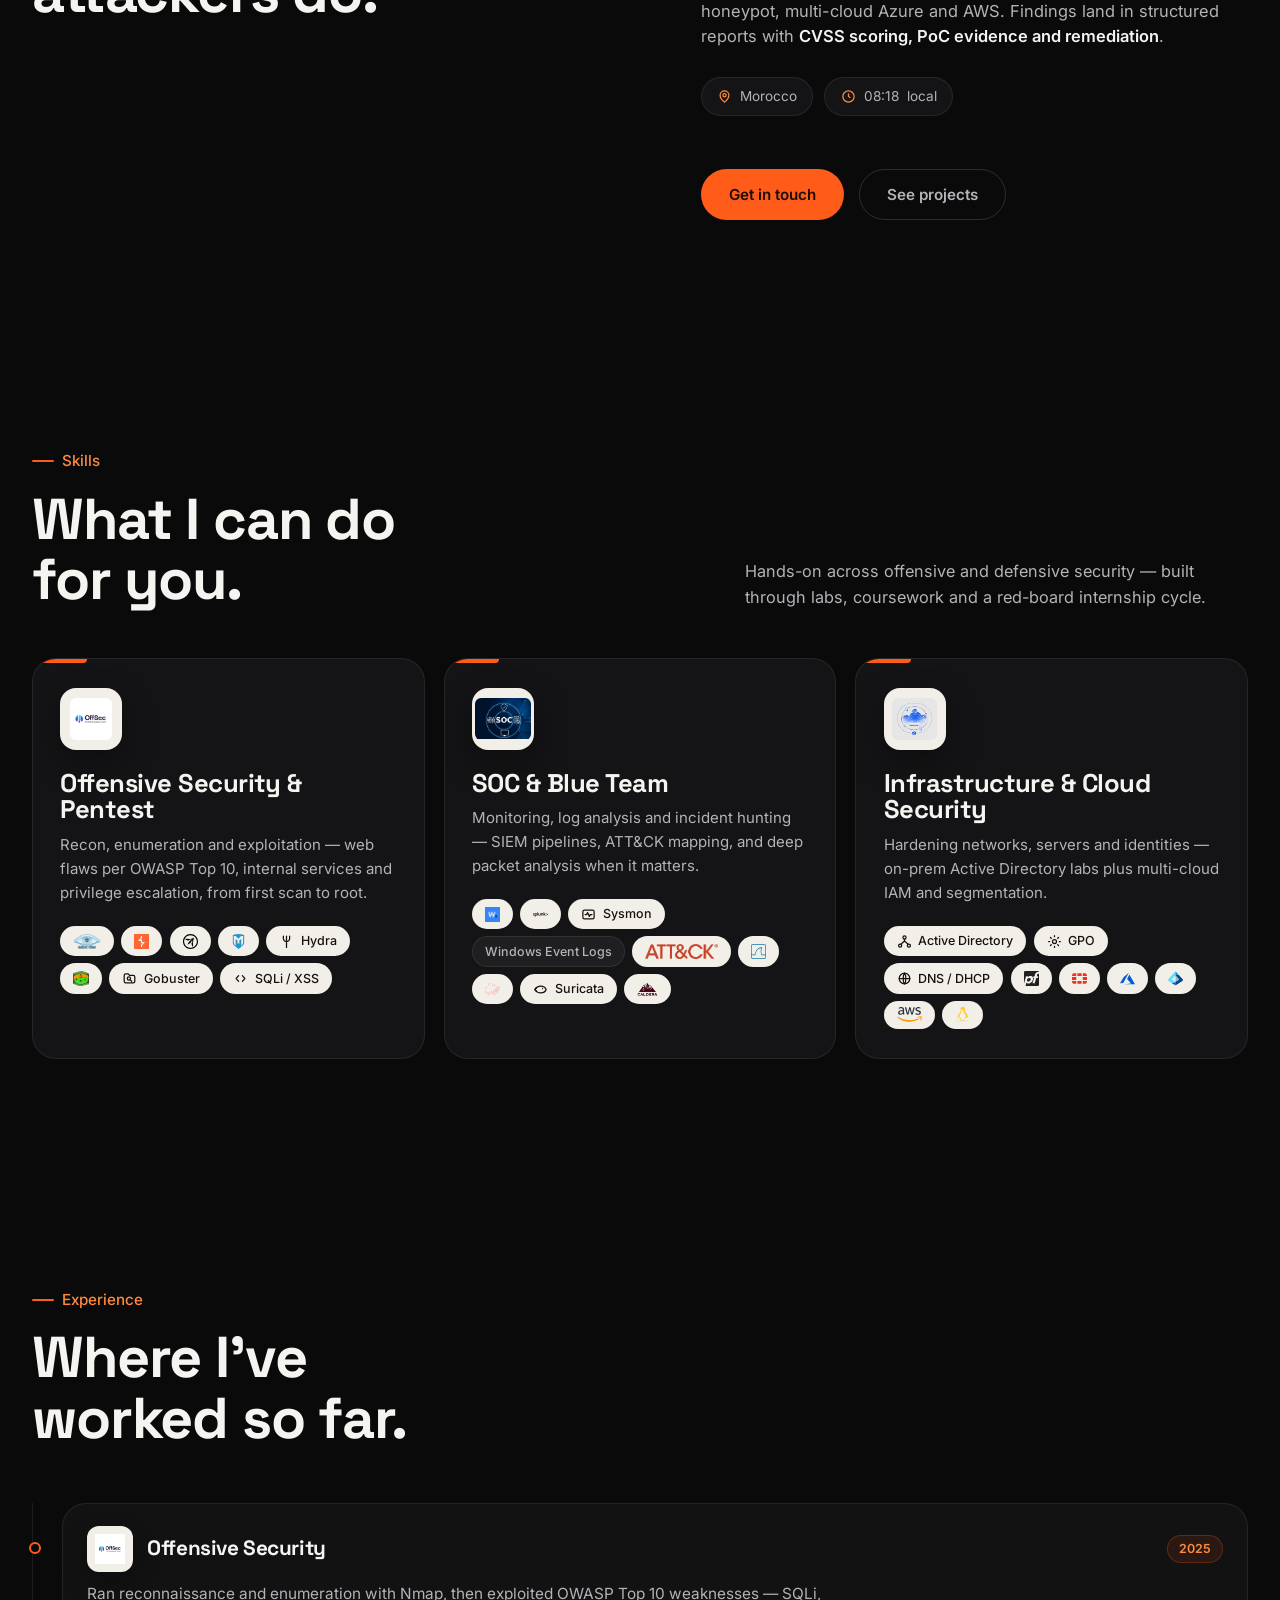
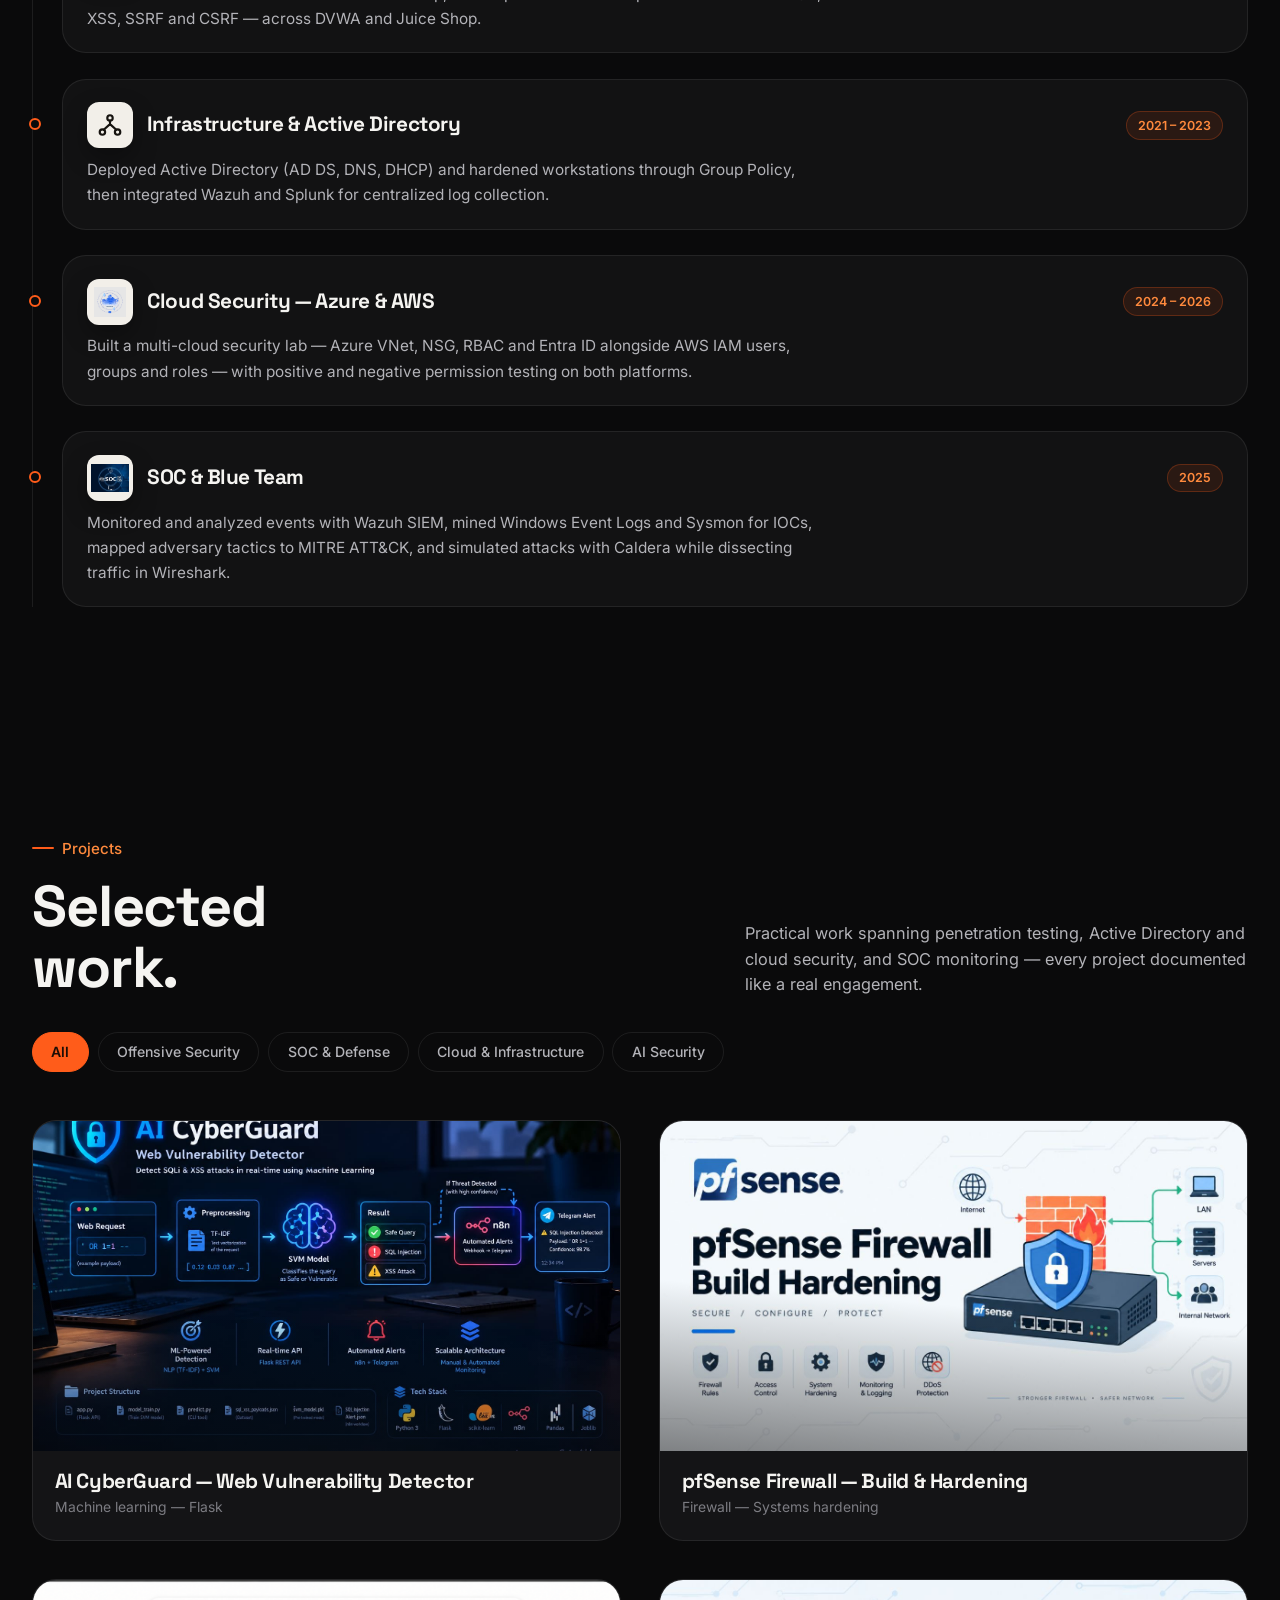
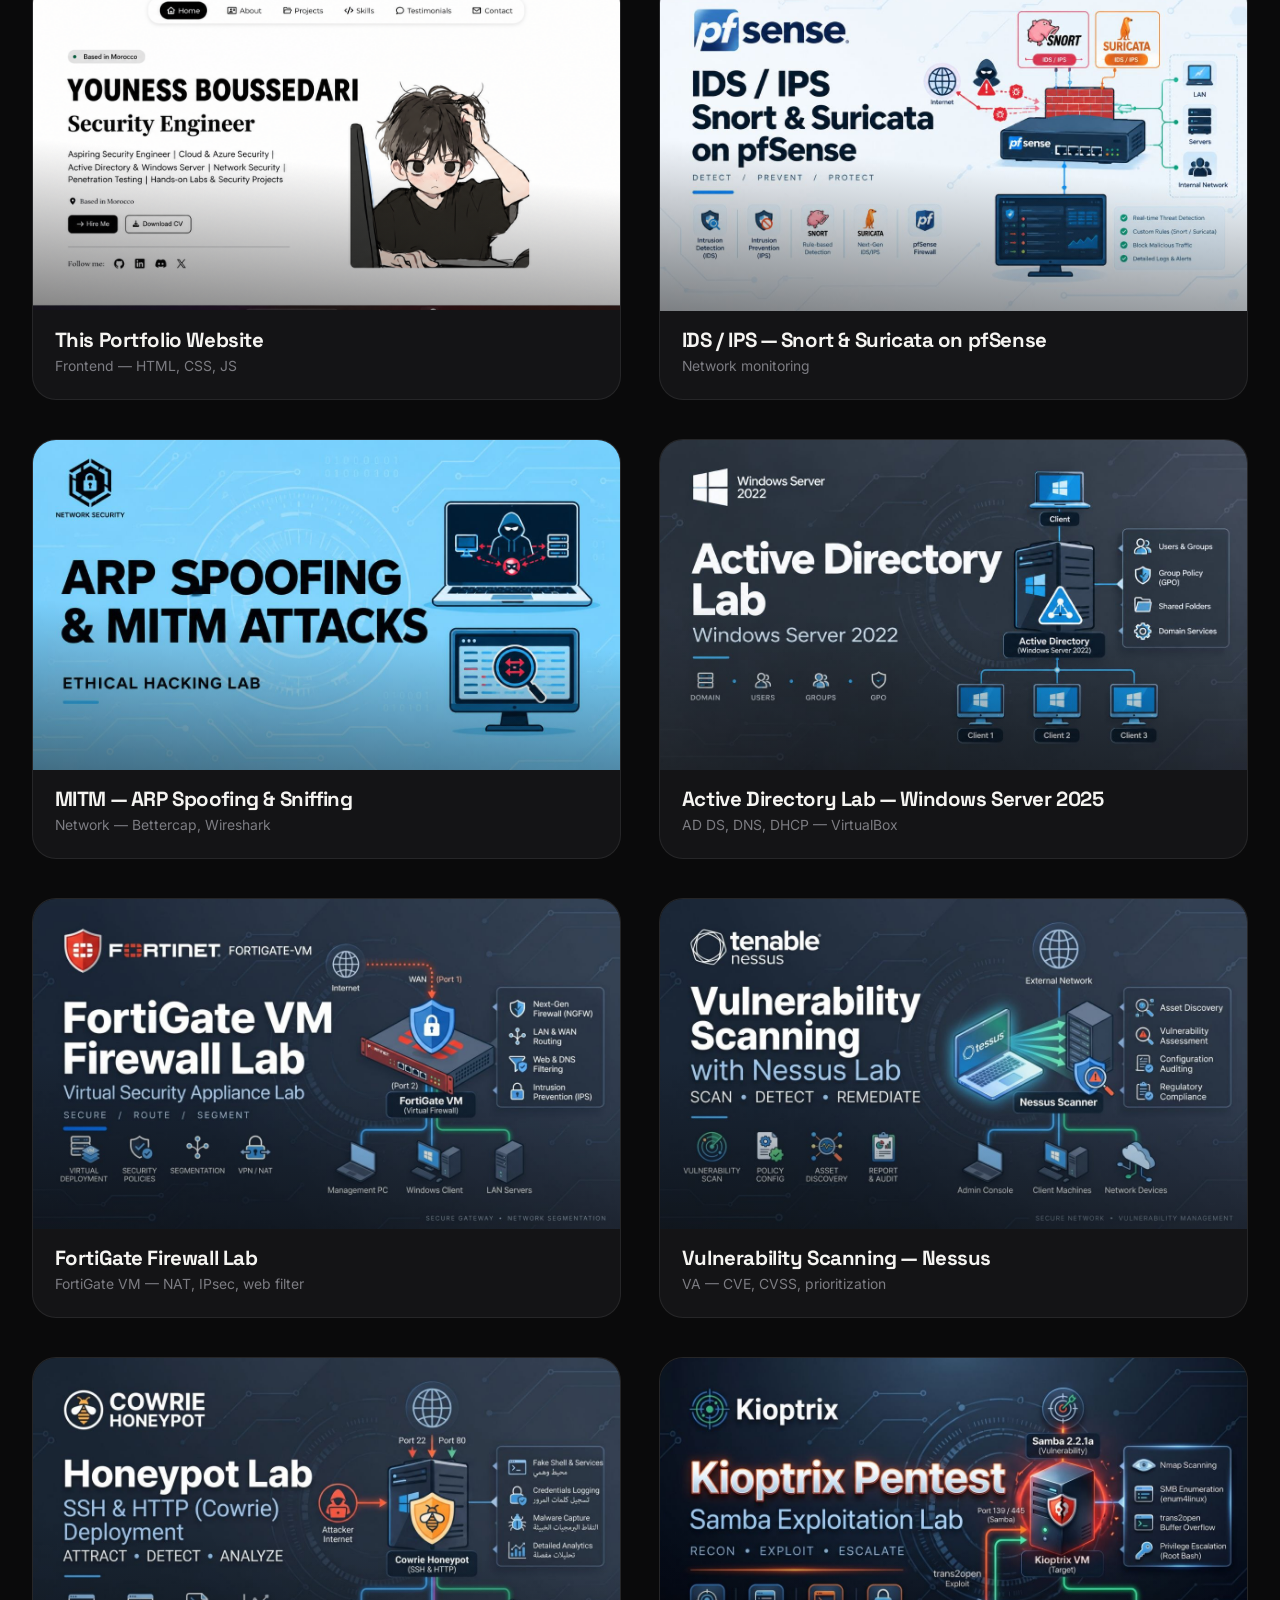
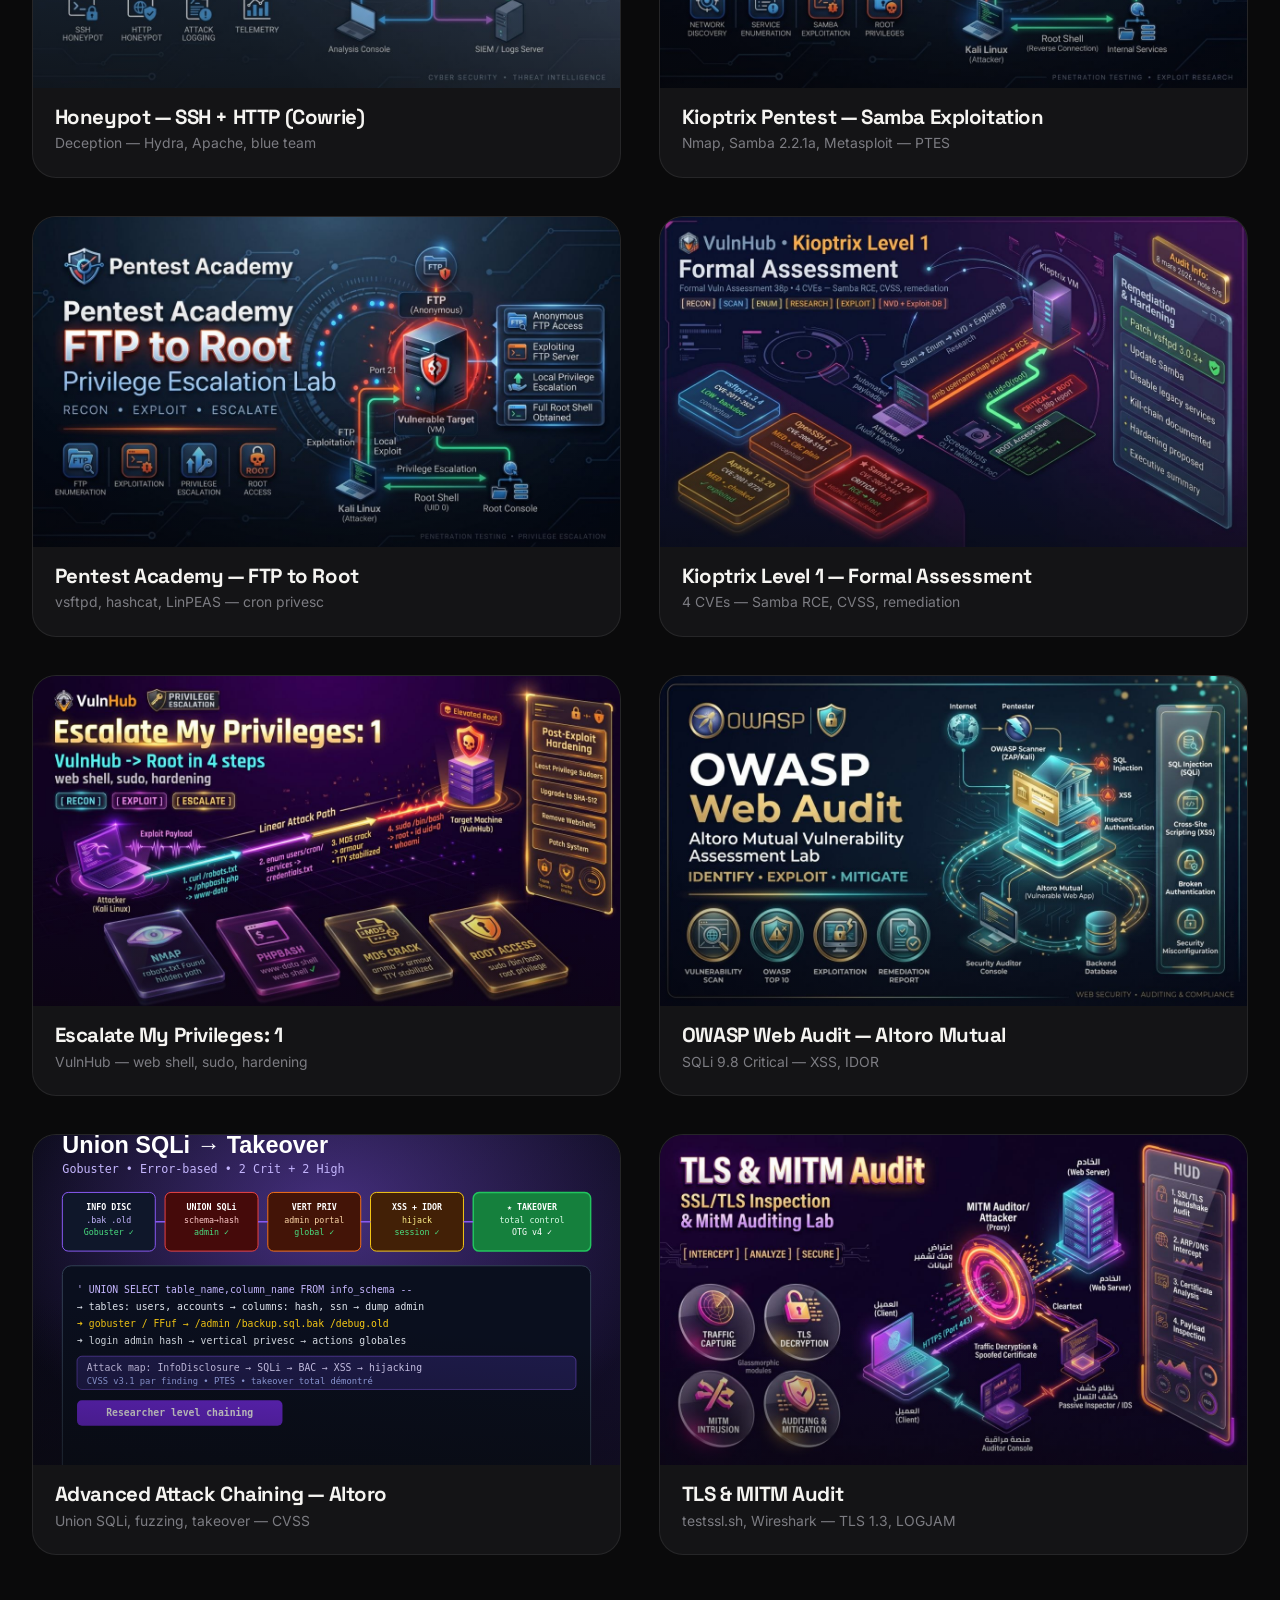
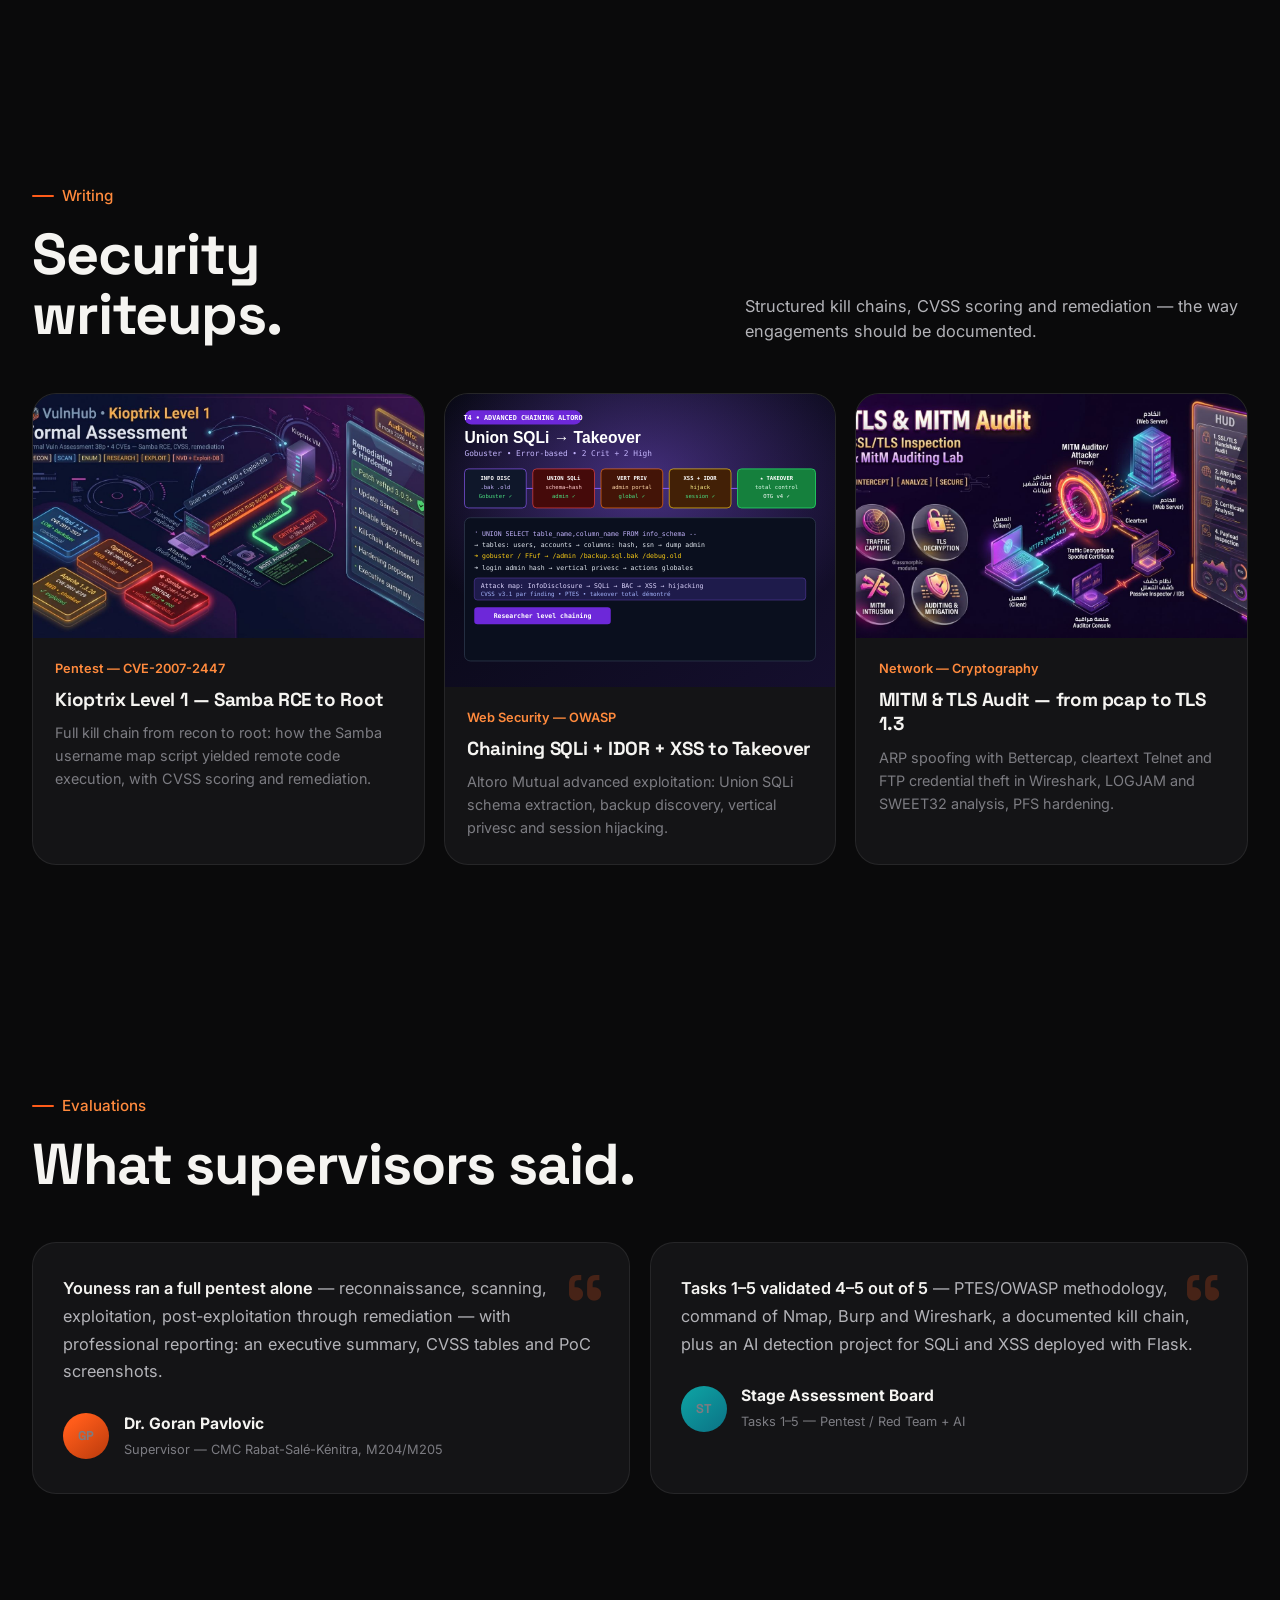
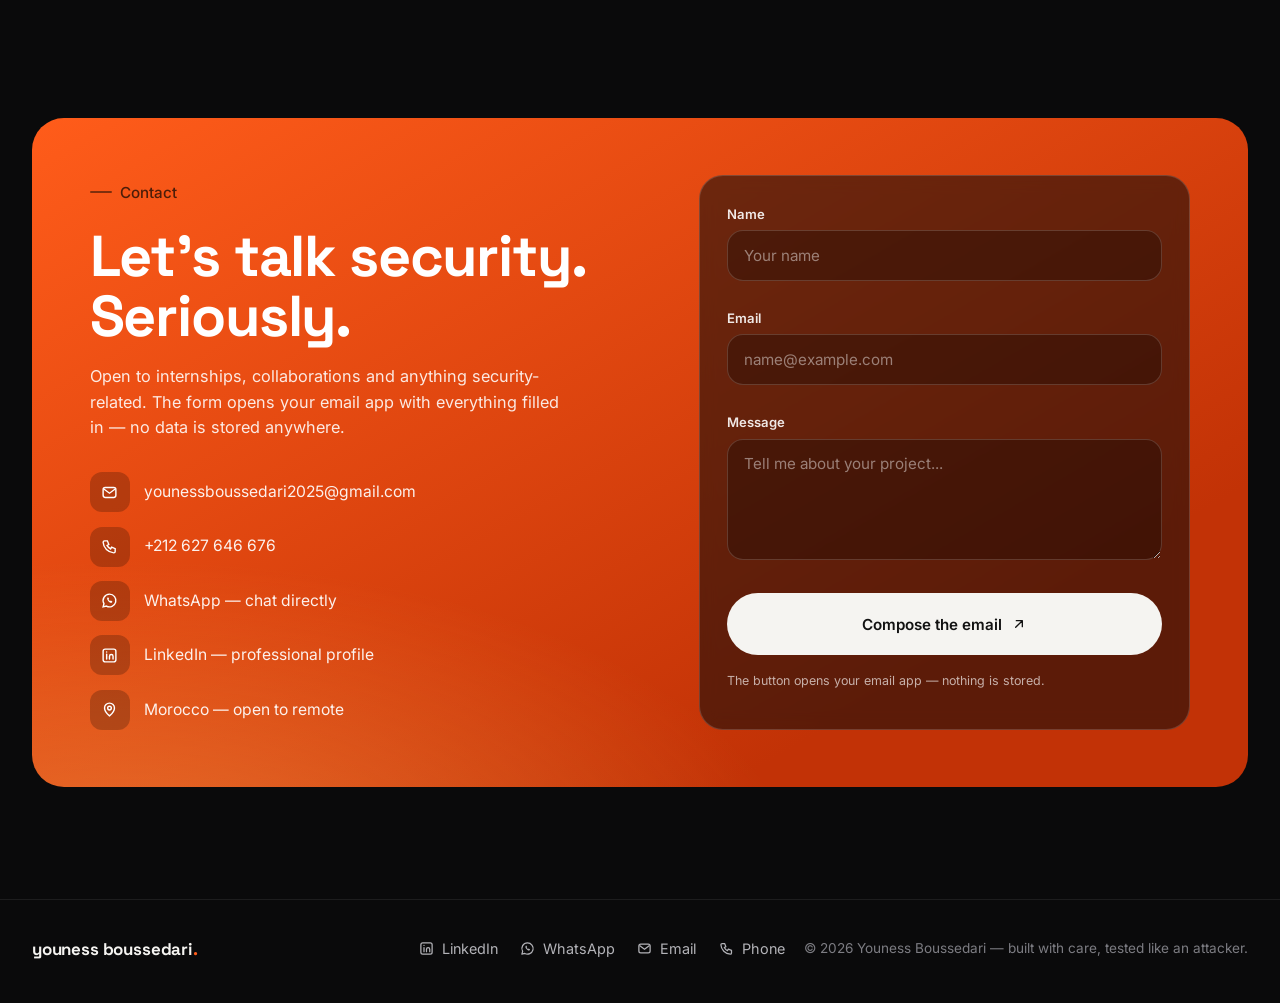
==== commit 23c45e9b: "Hero copy: engagement-scope summary replaces tagline" ====
--- a/index.html
+++ b/index.html
@@ -153,9 +153,14 @@
                             </h1>
 
                             <p class="hero-p">
-                                I hunt vulnerabilities before attackers do — offensive testing,
-                                Active Directory, cloud hardening and SOC monitoring,
-                                documented like a real engagement.
+                                <strong>Youness Boussedari is a Cyber Security Engineer</strong> specialized
+                                in offensive security and threat detection. He performs penetration tests
+                                on web applications and Active Directory environments, from reconnaissance
+                                and OWASP Top 10 exploitation to privilege escalation and lateral movement.
+                                He hardens hybrid and multi-cloud infrastructures on Azure and AWS, and
+                                engineers SOC detections with Splunk, Wazuh and Sysmon, aligned with the
+                                MITRE ATT&amp;CK framework. Each project is documented as a real engagement,
+                                with findings, indicators of compromise and actionable remediation.
                             </p>
                         </div>
 
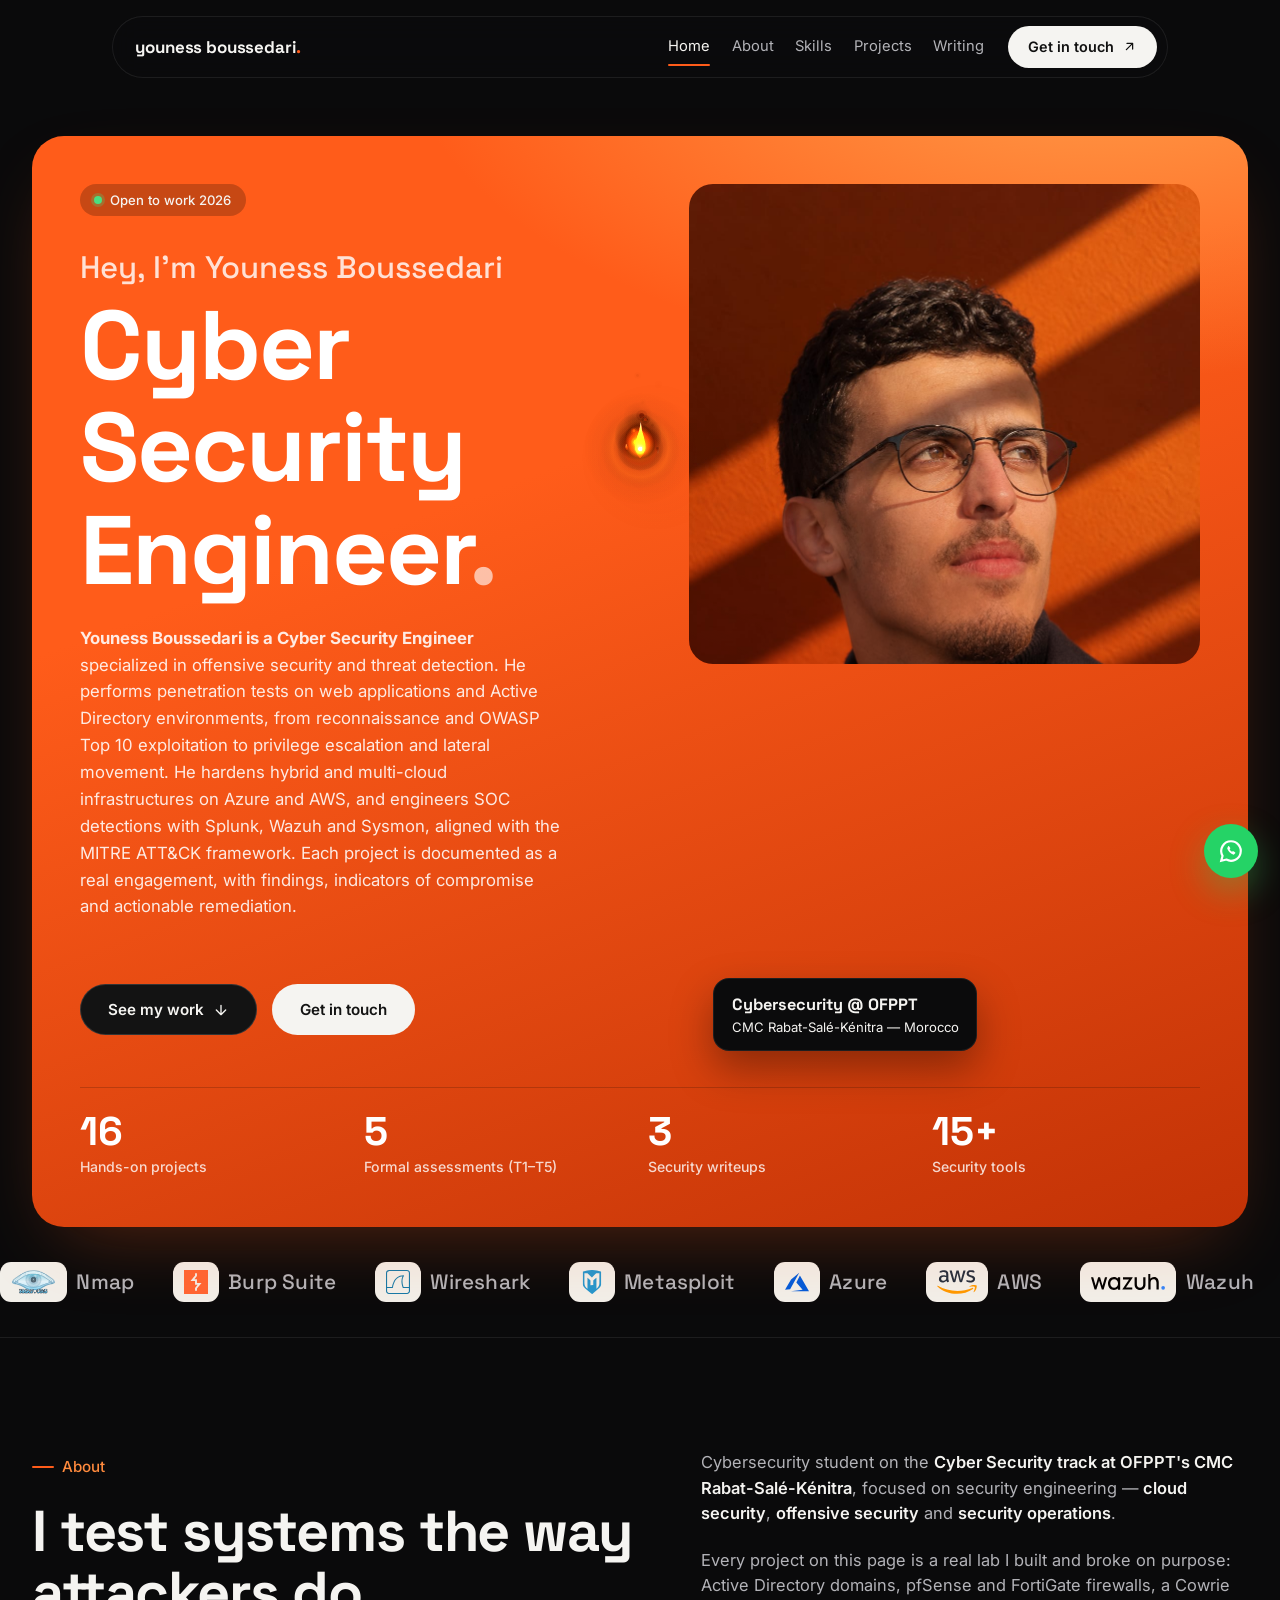
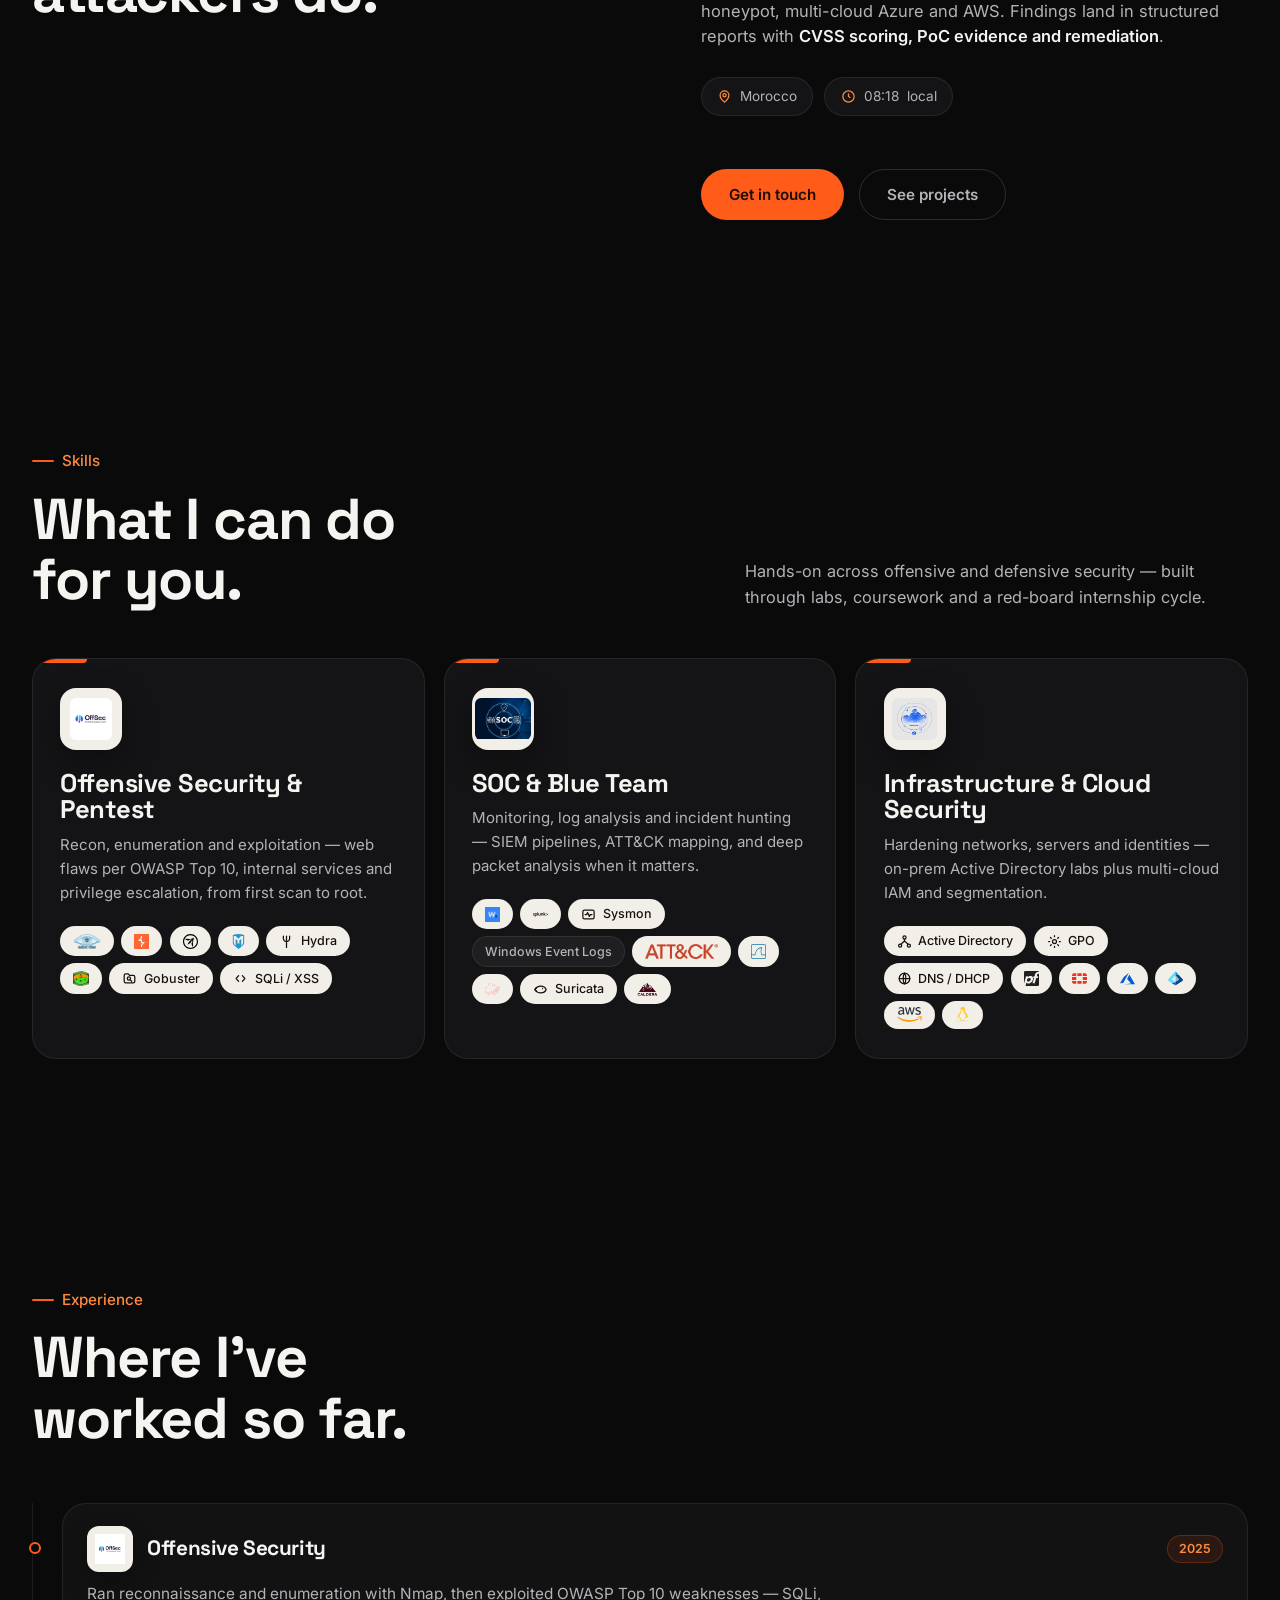
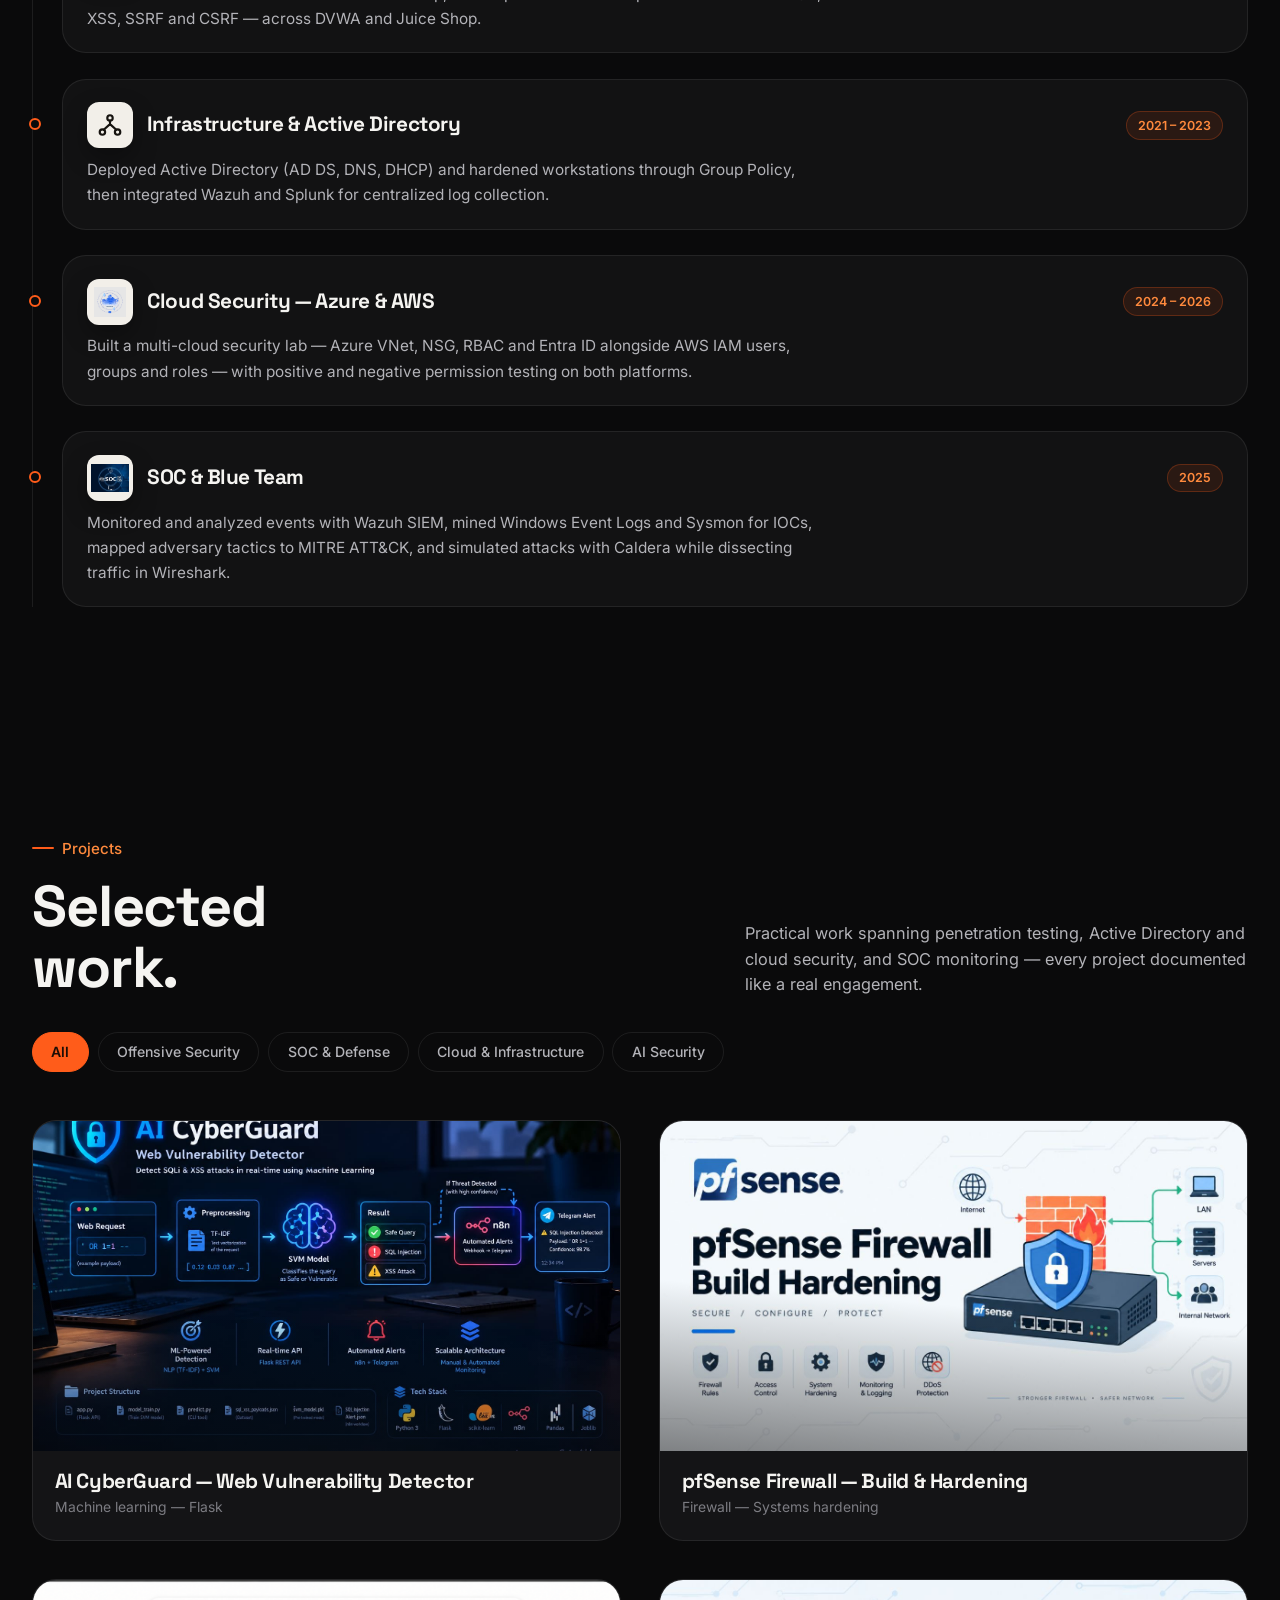
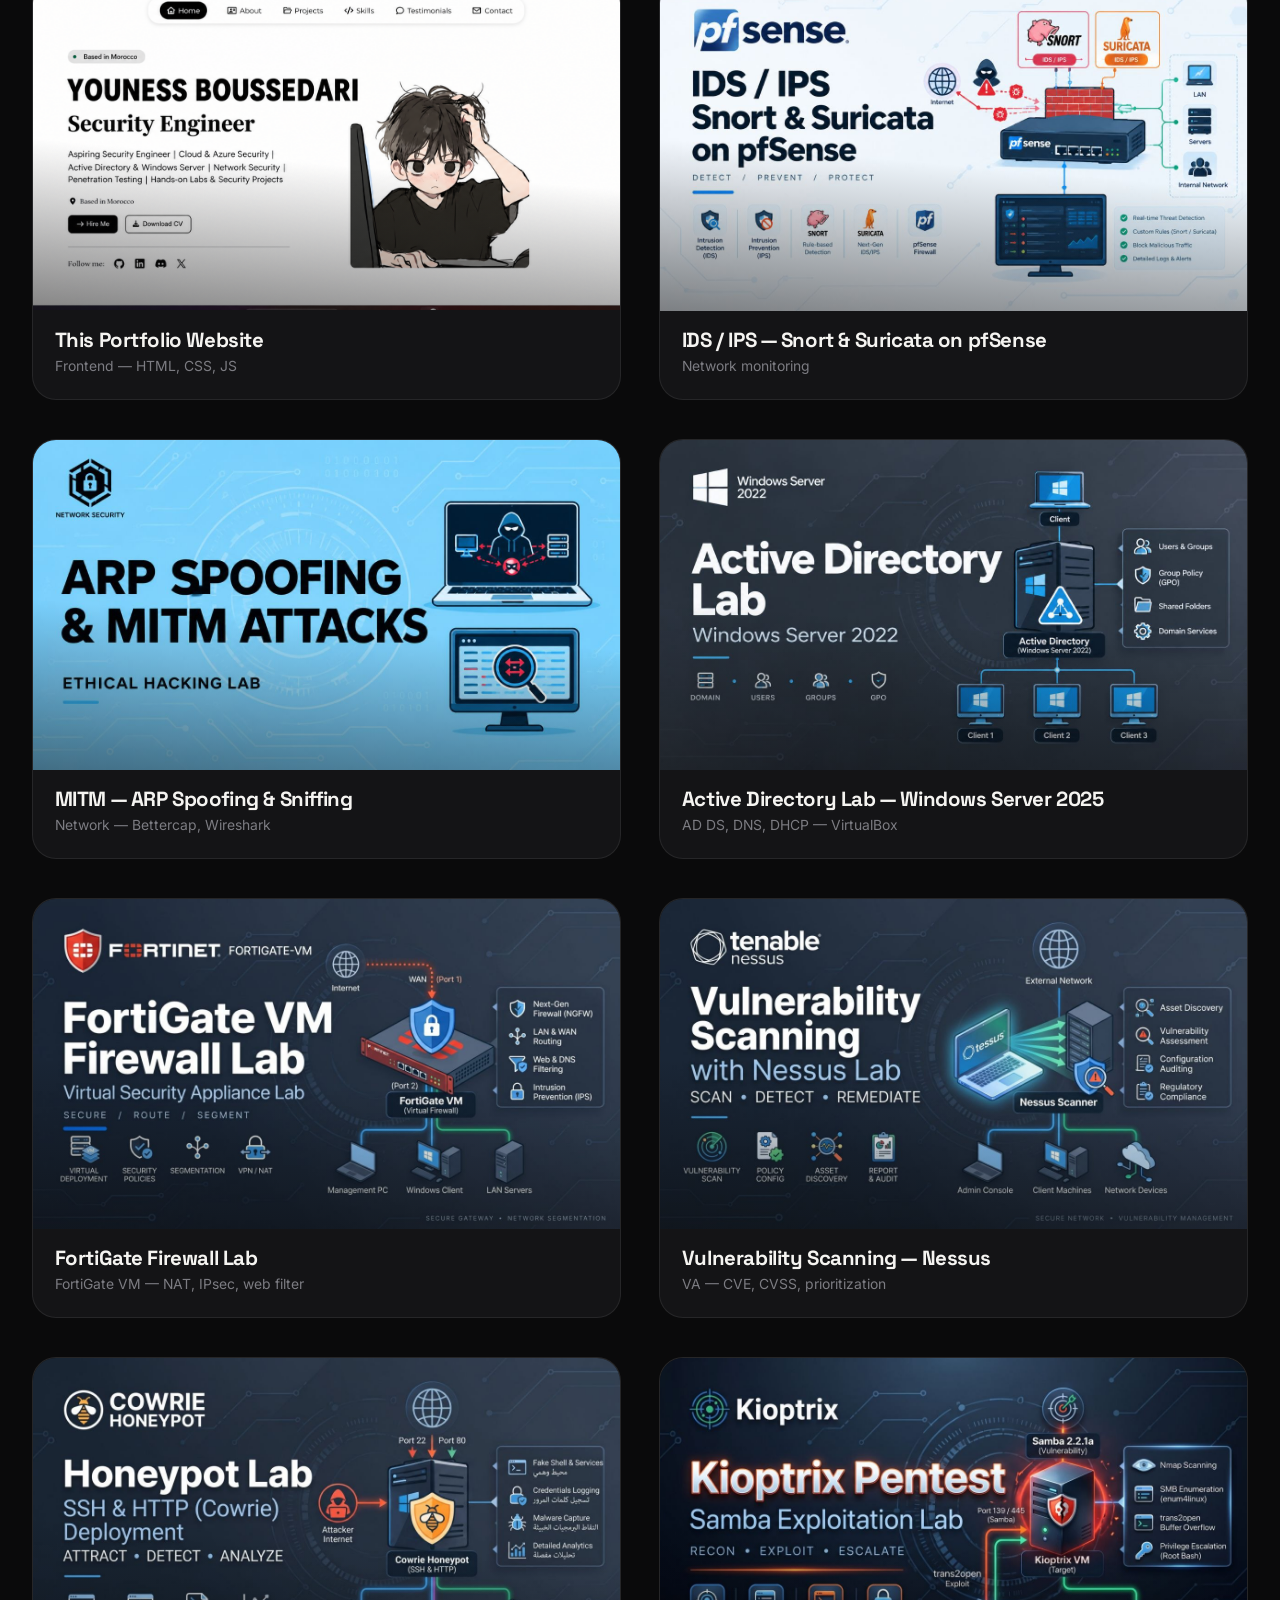
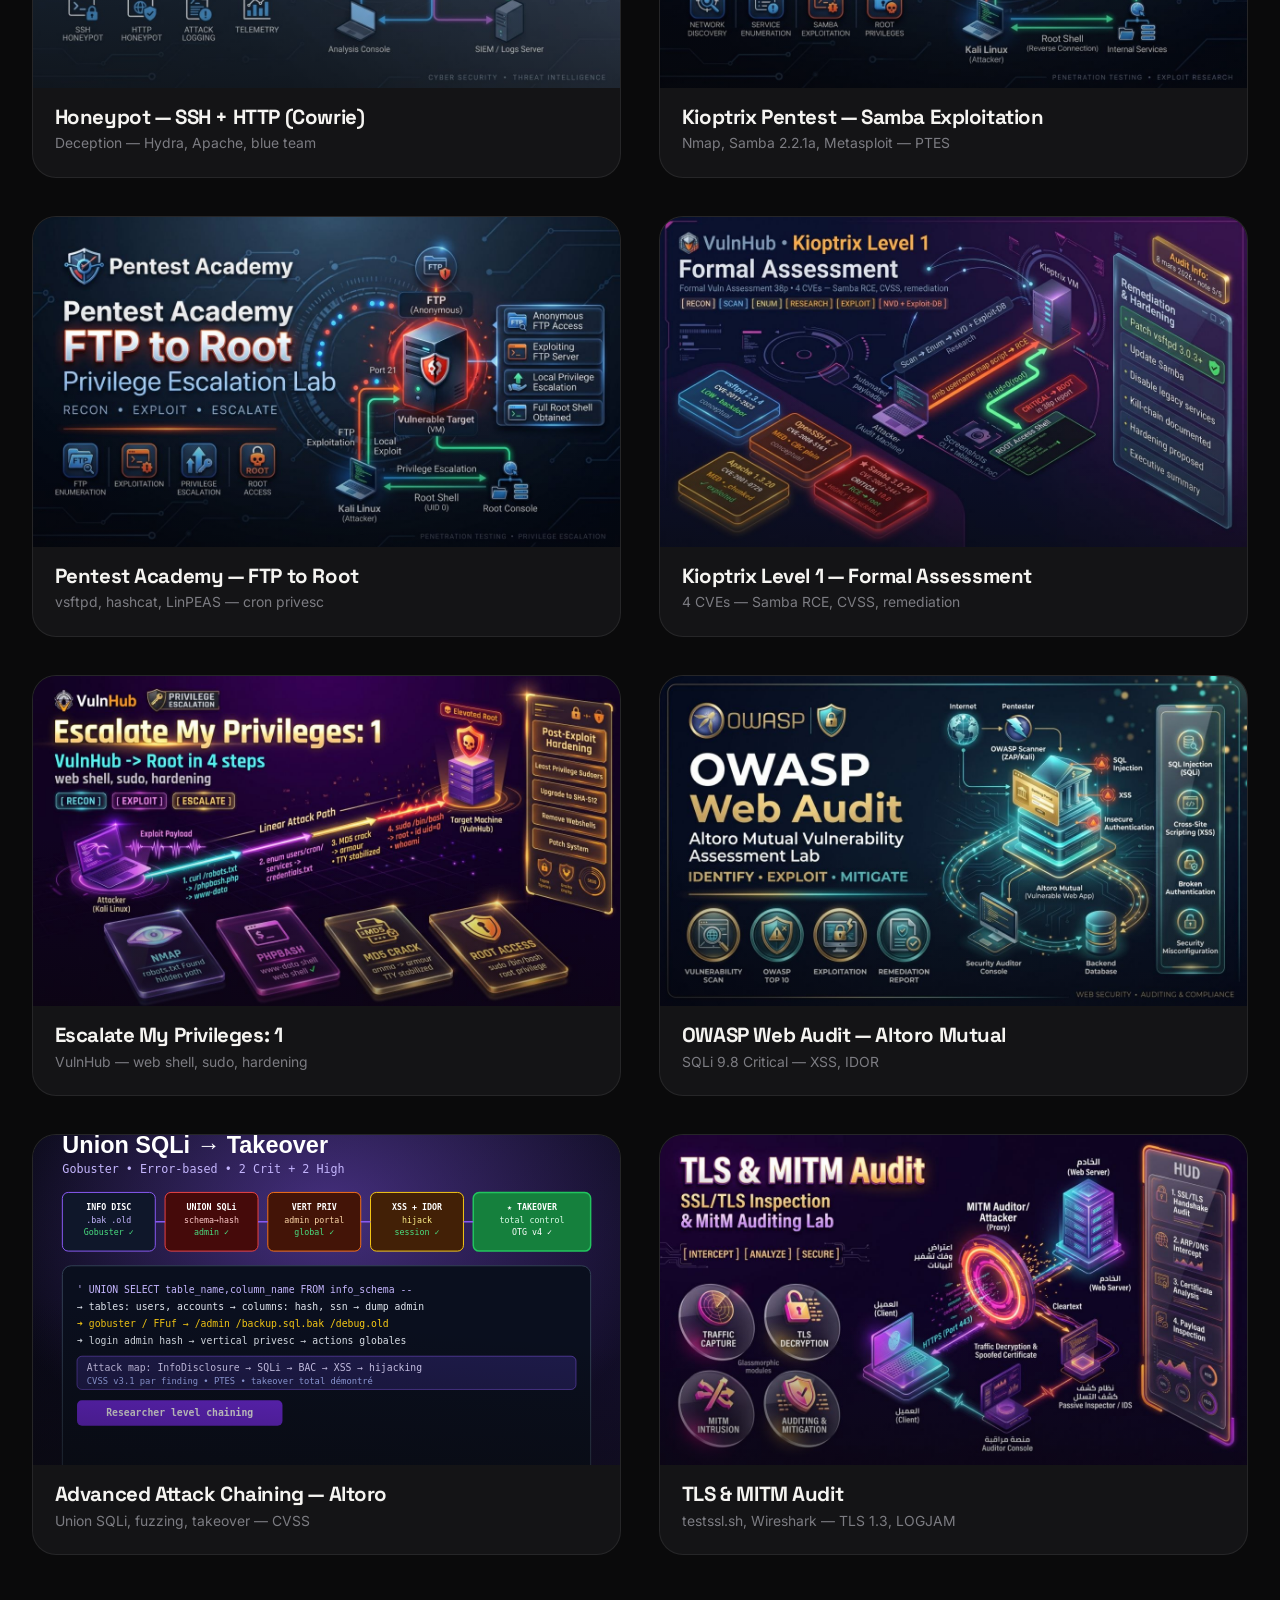
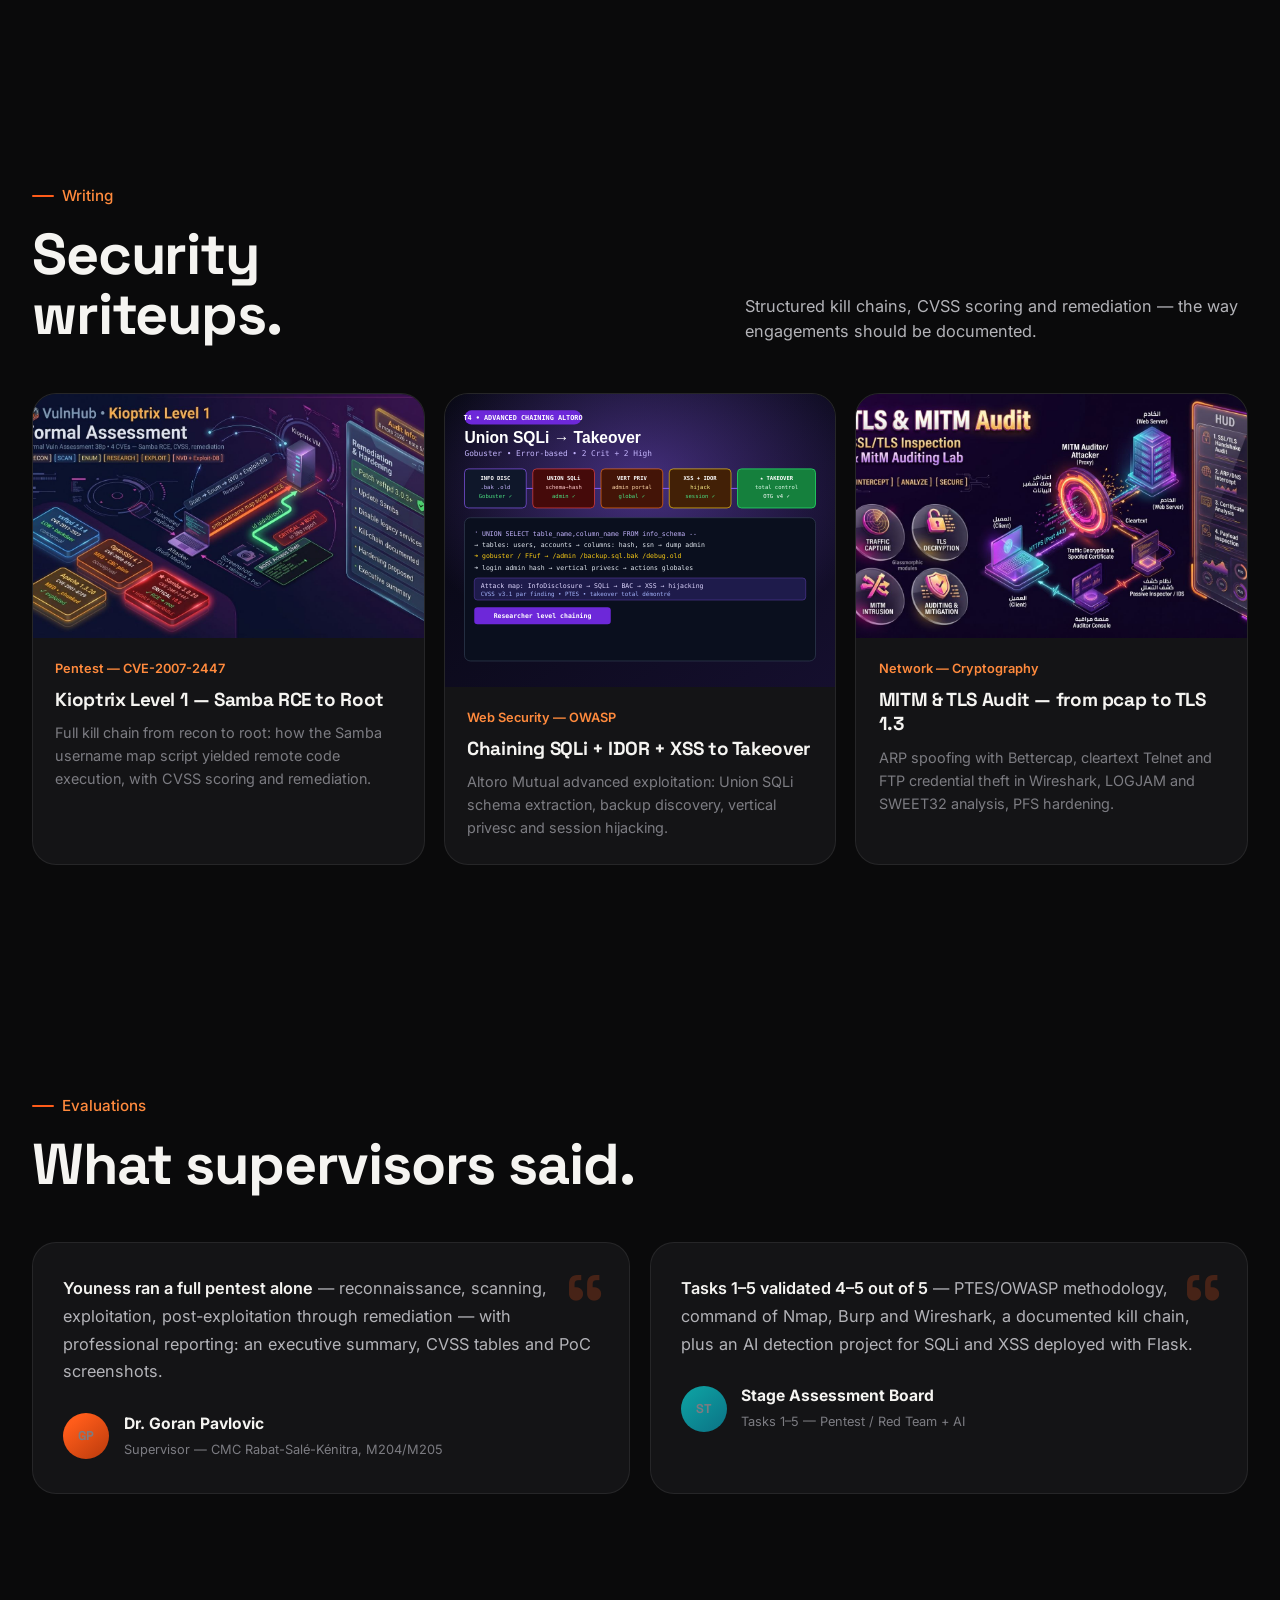
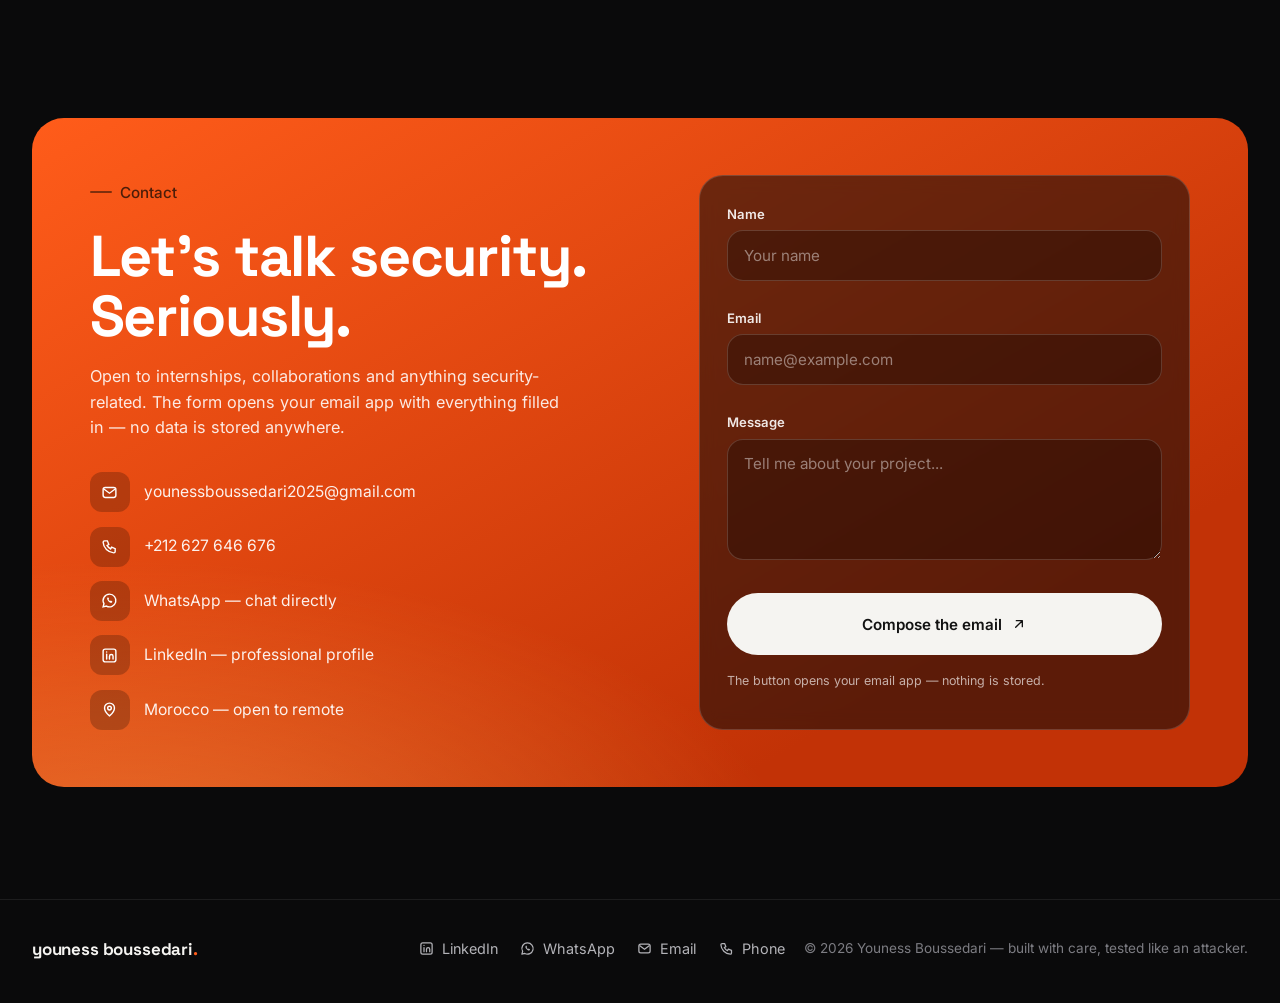
==== commit 1e4f75b3: "Wire up photo favicons in HTML head + manifest icon set" ====
--- a/index.html
+++ b/index.html
@@ -10,7 +10,6 @@
     <meta name="robots" content="index, follow, max-image-preview:large">
     <link rel="canonical" href="https://www.blacksidesecurity.site/">
     <meta name="google-site-verification" content="googlefcc008e4df998604">
-    <meta name="theme-color" content="#0a0a0b">
 
     <!-- Open Graph -->
     <meta property="og:type" content="website">
@@ -27,12 +26,23 @@
     <meta name="twitter:description" content="Offensive security, SOC and cloud — 16 documented projects, writeups and assessments.">
     <meta name="twitter:image" content="https://www.blacksidesecurity.site/images/photo_orange.jpeg">
 
-    <!-- Favicons + manifest -->
+    <!-- Favicons + manifest (generated from personal photo) -->
+    <!-- Primary: multi-size ICO for broad compatibility -->
     <link rel="icon" href="/favicon.ico" sizes="any">
-    <link rel="icon" type="image/png" sizes="192x192" href="/icon-192.png">
-    <link rel="icon" type="image/png" sizes="512x512" href="/icon-512.png">
+    <!-- Modern browsers: PNG icons at standard sizes (multiples of 48x48) -->
+    <link rel="icon" type="image/png" sizes="48x48" href="/favicon-48.png">
+    <link rel="icon" type="image/png" sizes="96x96" href="/favicon-96.png">
+    <link rel="icon" type="image/png" sizes="144x144" href="/favicon-144.png">
+    <link rel="icon" type="image/png" sizes="192x192" href="/favicon-192.png">
+    <link rel="icon" type="image/png" sizes="256x256" href="/favicon-256.png">
+    <link rel="icon" type="image/png" sizes="512x512" href="/favicon-512.png">
+    <!-- Apple touch icon (180x180 for iOS home screen) -->
     <link rel="apple-touch-icon" href="/apple-touch-icon.png">
+    <!-- PWA manifest -->
     <link rel="manifest" href="/site.webmanifest">
+    <!-- Theme color for browser UI -->
+    <meta name="theme-color" content="#0a0a0b" media="(prefers-color-scheme: dark)">
+    <meta name="theme-color" content="#ff5c1a" media="(prefers-color-scheme: light)">
 
     <!-- Fonts -->
     <link rel="preconnect" href="https://fonts.googleapis.com">
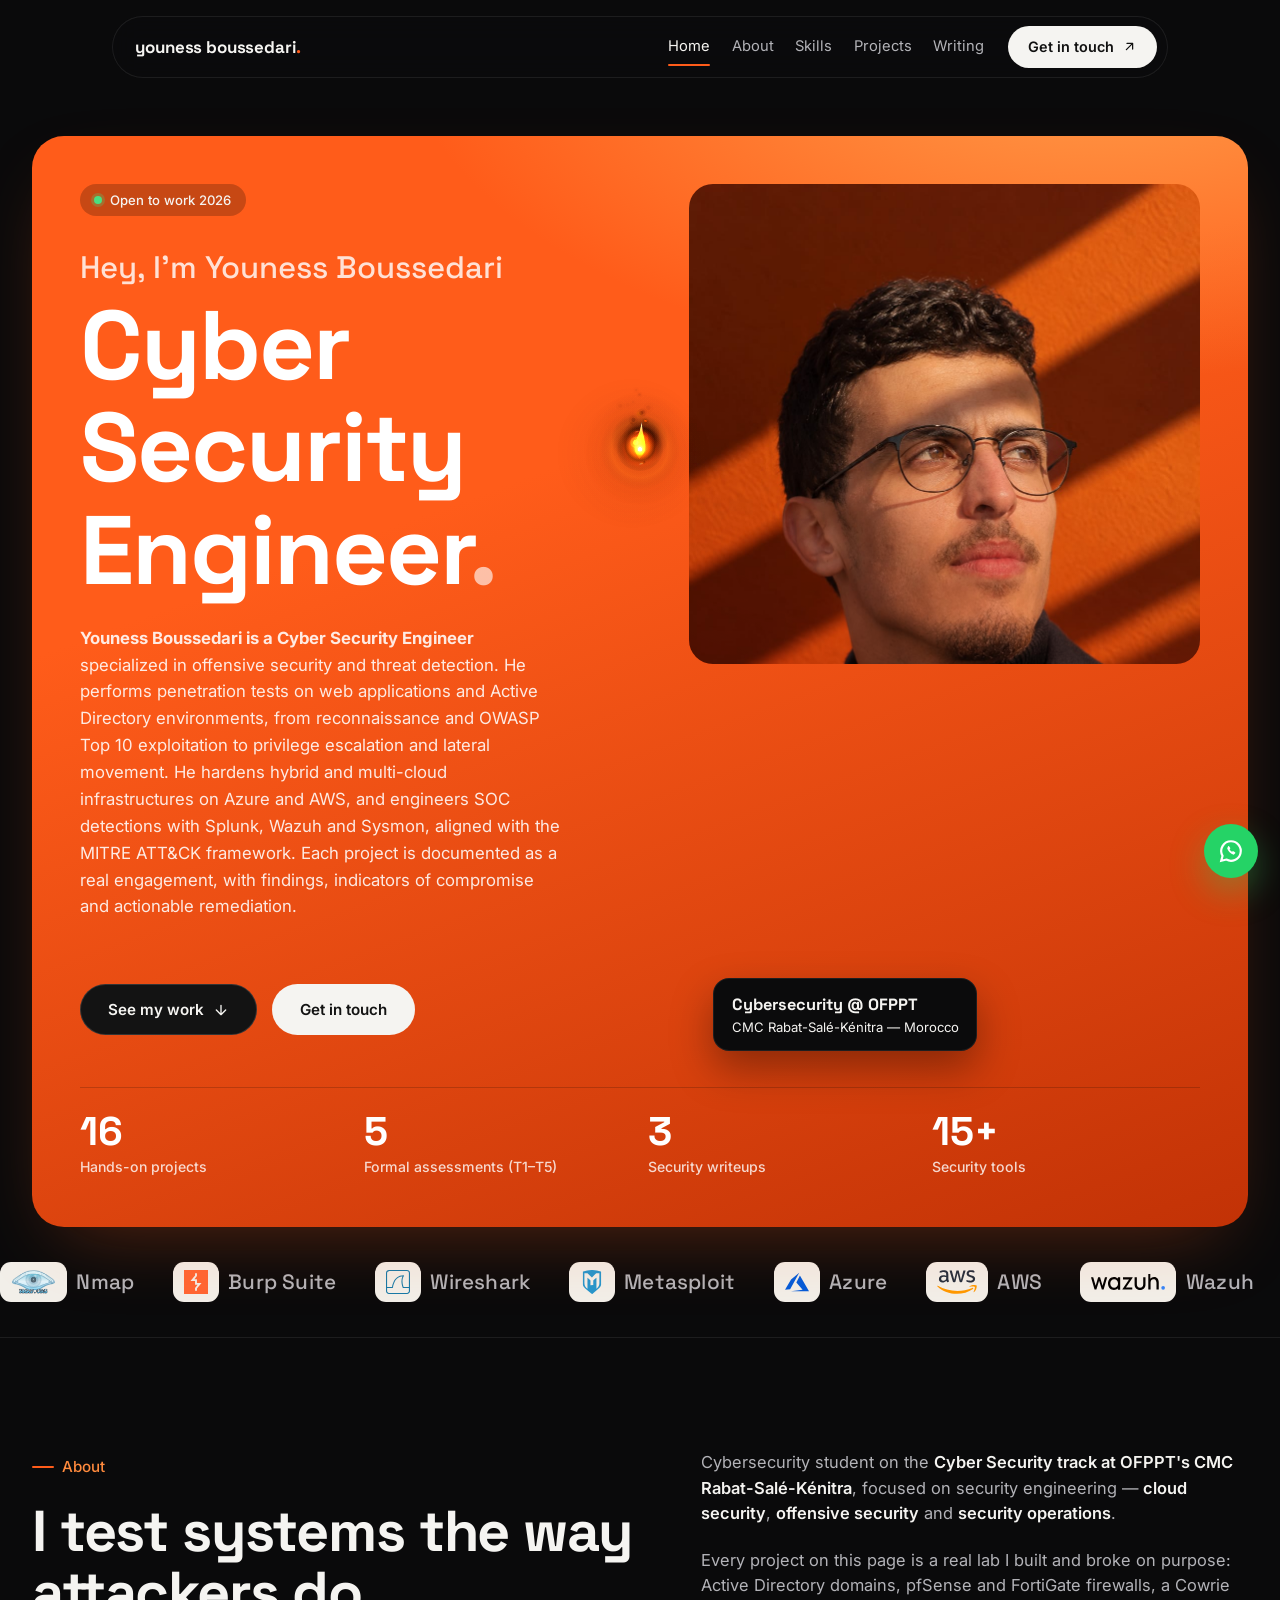
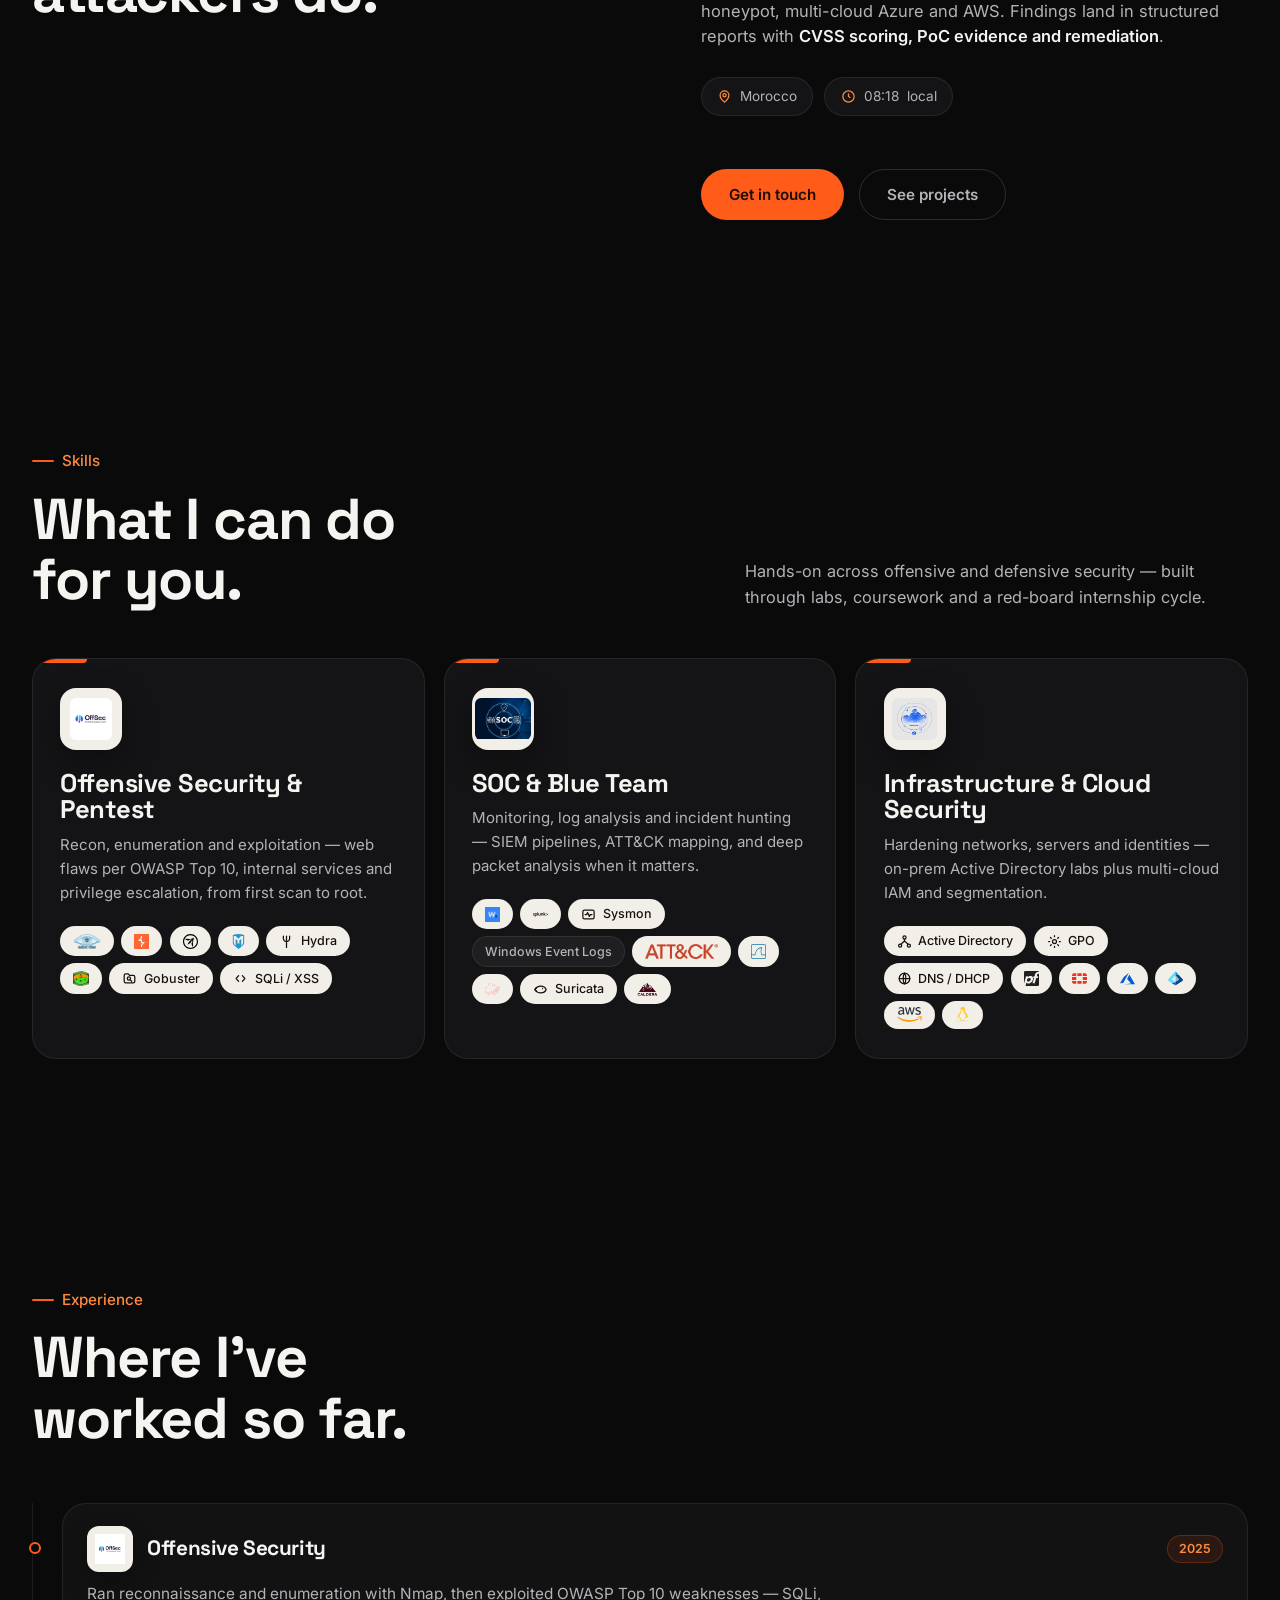
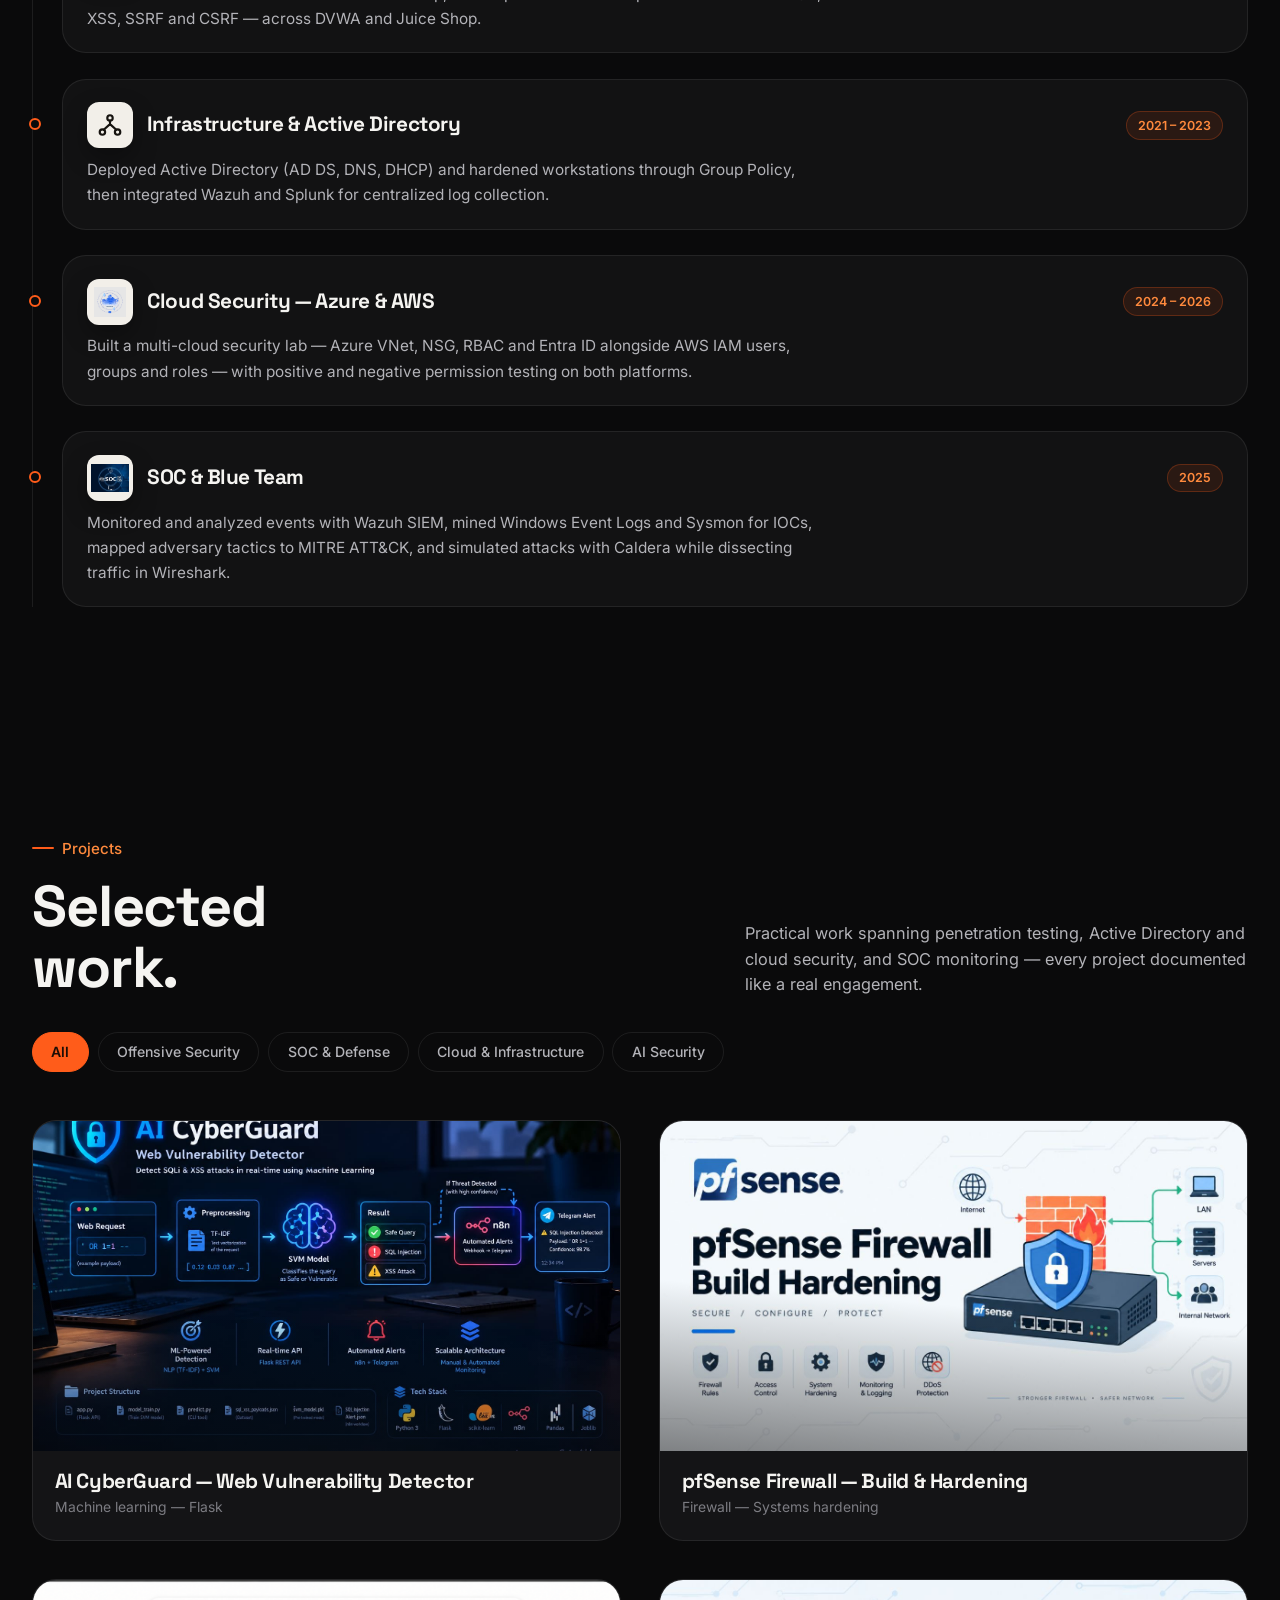
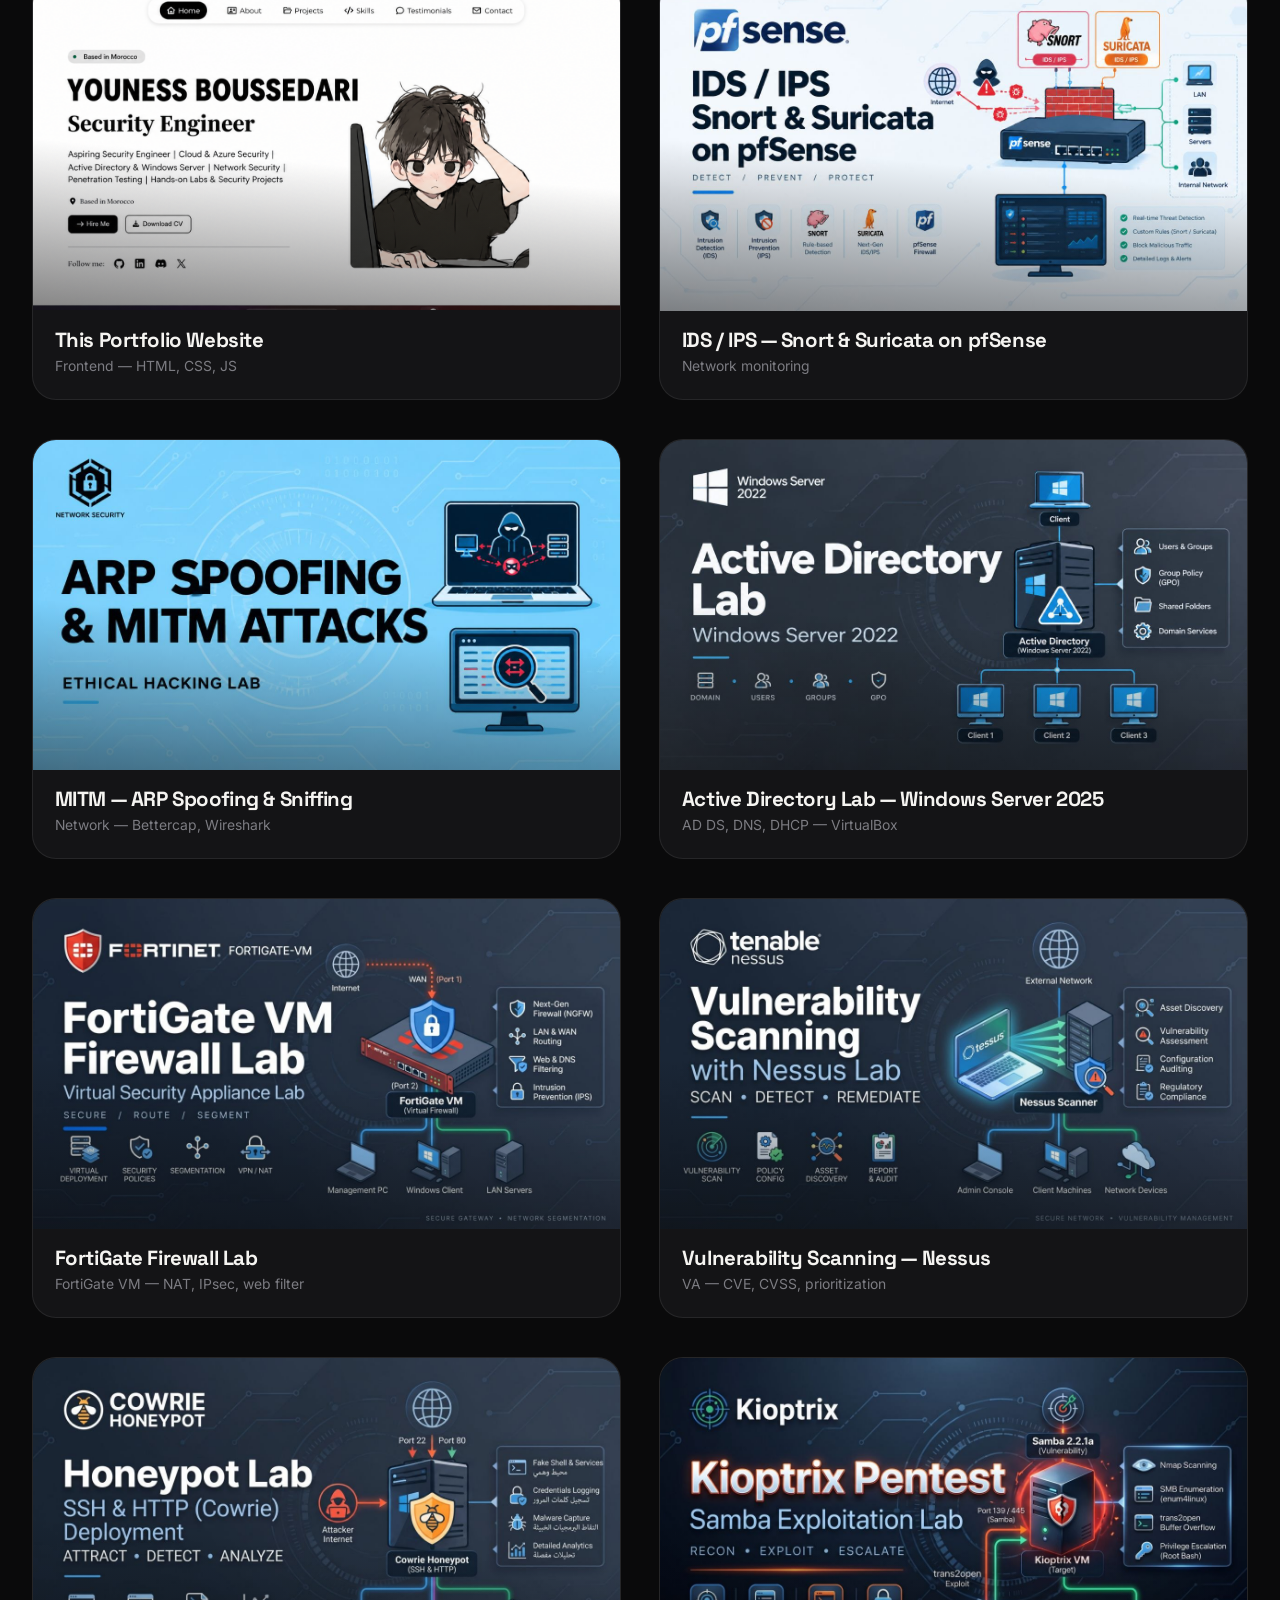
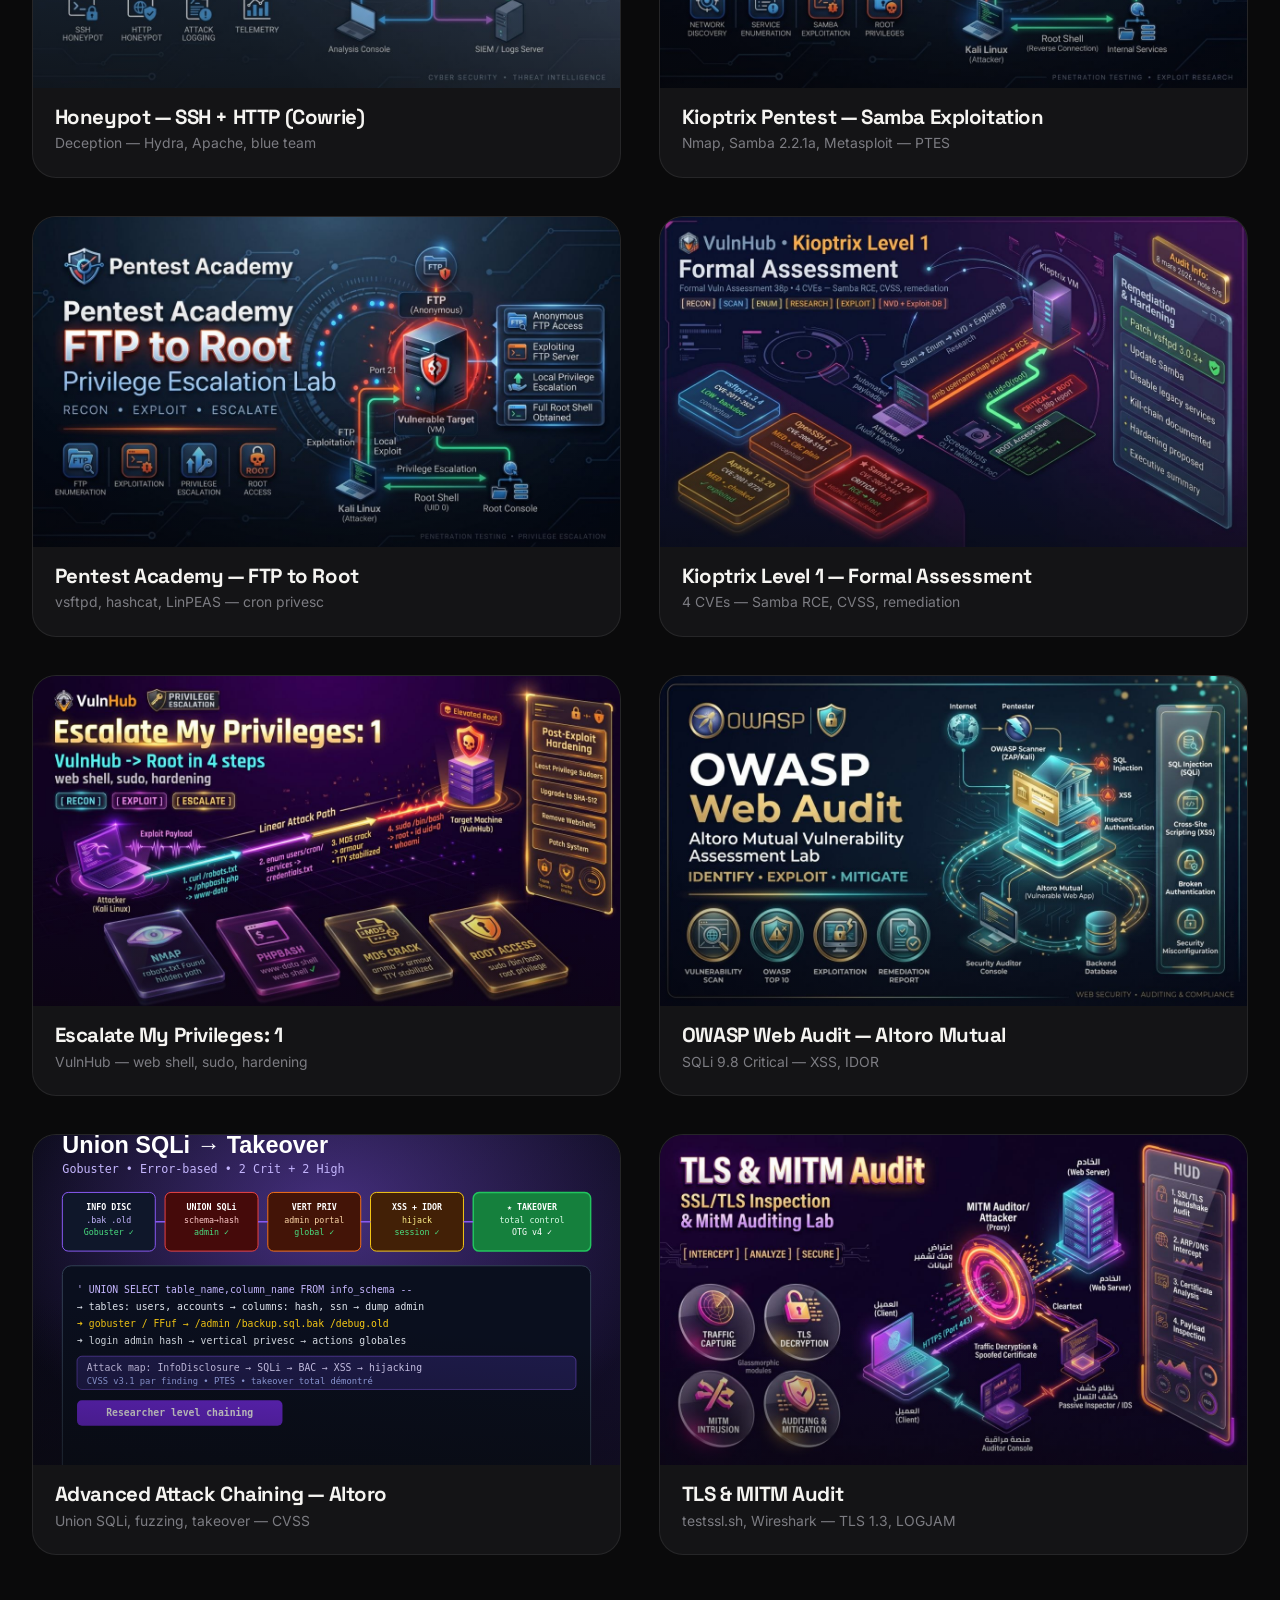
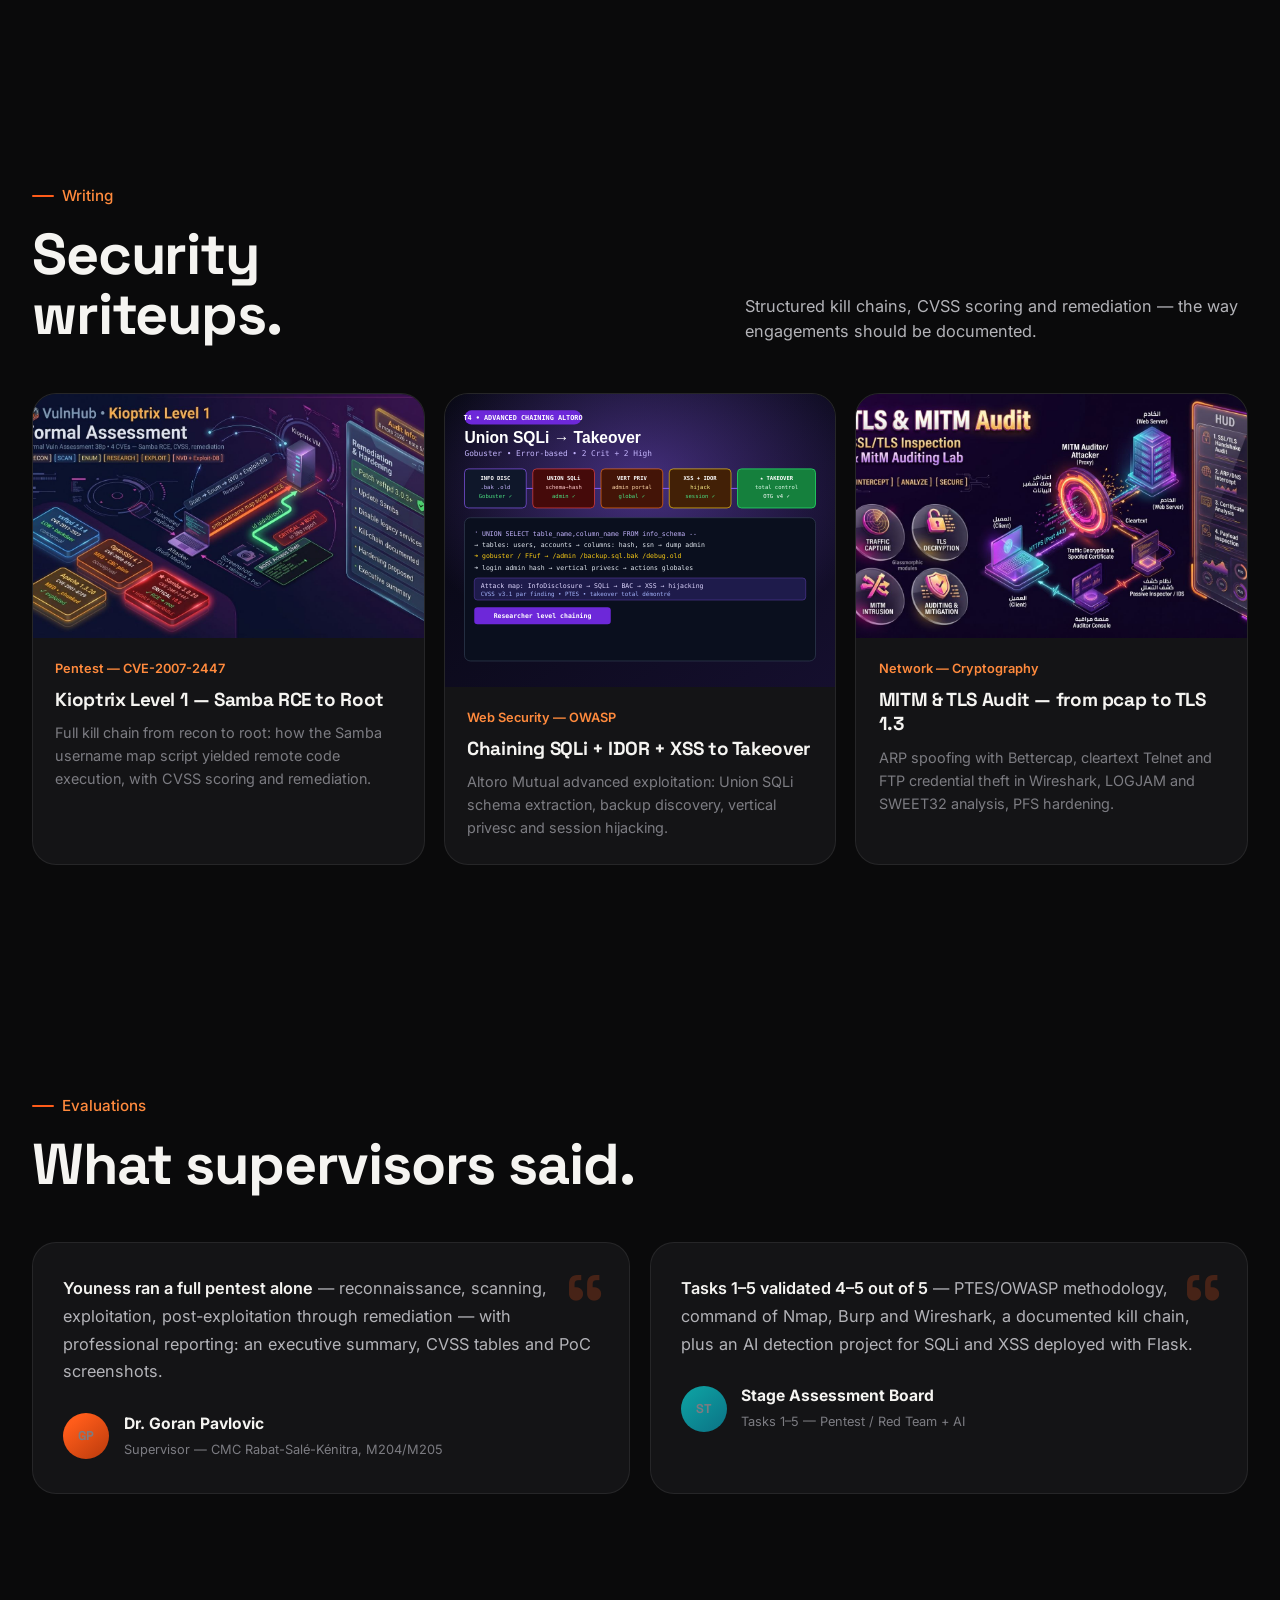
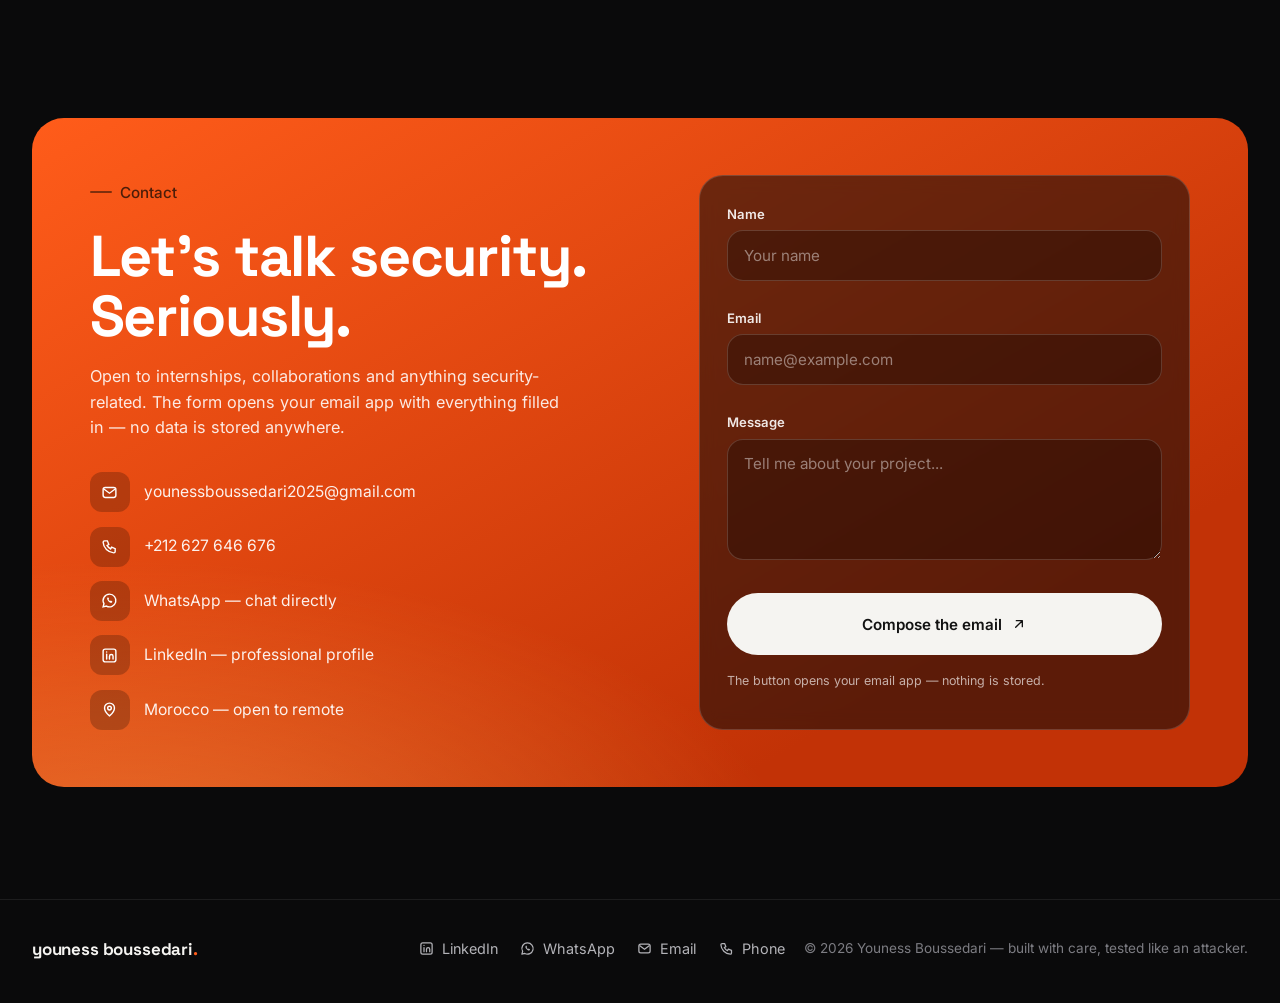
==== commit 92f7347e: "Intro loader: kinetic Loading text for 3s, CSS no-JS fallback, reduced-motion aware" ====
--- a/index.html
+++ b/index.html
@@ -47,7 +47,7 @@
     <!-- Fonts -->
     <link rel="preconnect" href="https://fonts.googleapis.com">
     <link rel="preconnect" href="https://fonts.gstatic.com" crossorigin>
-    <link href="https://fonts.googleapis.com/css2?family=Inter:wght@400;500;600;700&amp;family=Space+Grotesk:wght@500;600;700&amp;display=swap" rel="stylesheet">
+    <link href="https://fonts.googleapis.com/css2?family=Inter:wght@400;500;600;700&amp;family=Roboto:wght@300&amp;family=Space+Grotesk:wght@500;600;700&amp;display=swap" rel="stylesheet">
 
     <link rel="stylesheet" href="styles.css">
 
@@ -97,6 +97,16 @@
 </head>
 <body>
 
+    <!-- Intro loader: kinetic "Loading" — hidden after ~3s by script.js (CSS auto-hide fallback if JS off) -->
+    <div class="site-loader" id="site-loader" role="status" aria-live="polite" aria-label="Loading portfolio">
+        <div class="loader-scale">
+            <span class="loader-dot" aria-hidden="true"></span>
+            <p class="loader-text" aria-hidden="true">
+<span class="lt lt-bounce">L</span><span class="lt">o</span><span class="lt">a</span><span class="lt">d</span><span class="lt lt-stretch">ı</span><span class="lt">n</span><span class="lt">g</span>
+            </p>
+        </div>
+    </div>
+
     <!-- Flame background layers (visual only) -->
     <div class="flame-bg" id="flame-bg" aria-hidden="true"></div>
     <canvas id="flame-hd" aria-hidden="true"></canvas>
--- a/styles.css
+++ b/styles.css
@@ -1702,3 +1702,129 @@
     bottom: 5rem;
   }
 }
+
+/* ============ INTRO LOADER (kinetic text) ============ */
+/* full-screen intro: kinetic "Loading", auto-removed after ~3s by script.js.
+   CSS fallback below force-hides it at 3.4s even if JS never runs. */
+
+body.is-loading {
+  overflow: hidden;
+}
+
+.site-loader {
+  position: fixed;
+  inset: 0;
+  z-index: 900; /* above nav (60) / menu (70) / toasts (120) */
+  display: flex;
+  align-items: center;
+  justify-content: center;
+  background: var(--bg);
+  opacity: 1;
+  visibility: visible;
+  transition:
+    opacity 420ms var(--ease),
+    visibility 0s linear 420ms;
+  /* no-JS safety net: force-hide shortly after the loader cycle ends */
+  animation: loader-autohide 1ms linear 3400ms forwards;
+}
+
+.site-loader.is-done {
+  opacity: 0;
+  visibility: hidden;
+  pointer-events: none;
+}
+
+@keyframes loader-autohide {
+  to {
+    opacity: 0;
+    visibility: hidden;
+    pointer-events: none;
+  }
+}
+
+.loader-scale {
+  position: relative;
+  transform: scale(0.75);
+  transform-origin: center;
+}
+
+.loader-dot {
+  position: absolute;
+  z-index: 10;
+  top: 40px;
+  left: 85px;
+  width: 6px;
+  height: 6px;
+  border-radius: 50%;
+  background: #e5e5e5;
+  animation: ktl-dot-move 1800ms cubic-bezier(0.25, 0.25, 0.75, 0.75) infinite;
+}
+
+.loader-text {
+  margin: 0;
+  position: relative;
+  white-space: nowrap;
+  font-family: "Roboto", sans-serif;
+  font-weight: 300;
+  font-size: 3.75rem;
+  line-height: 1.2;
+  color: #e5e5e5;
+}
+
+.loader-text .lt {
+  display: inline-block;
+  position: relative;
+  letter-spacing: 8px;
+}
+
+.lt-bounce {
+  transform-origin: 100% 70%;
+  animation: ktl-l-bounce 1800ms cubic-bezier(0.25, 0.25, 0.75, 0.75) infinite;
+}
+
+.lt-stretch {
+  transform-origin: 100% 70%;
+  animation: ktl-letter-stretch 1800ms cubic-bezier(0.25, 0.23, 0.73, 0.75) infinite;
+}
+
+@keyframes ktl-dot-move {
+  0%, 100% { transform: rotate(180deg) translate(-80px, -10px) rotate(-180deg); }
+  50%      { transform: rotate(0deg) translate(-81px, 10px) rotate(0deg); }
+}
+
+@keyframes ktl-letter-stretch {
+  0%, 100% { transform: scale(1, 0.35); transform-origin: 100% 75%; }
+  8%, 28%  { transform: scale(1, 1.4);  transform-origin: 100% 67%; }
+  37%      { transform: scale(1, 0.875); transform-origin: 100% 75%; }
+  46%      { transform: scale(1, 1.03);  transform-origin: 100% 75%; }
+  50%, 97% { transform: scale(1);        transform-origin: 100% 75%; }
+}
+
+@keyframes ktl-l-bounce {
+  0%, 45%, 70%, 100% { transform: scaleY(1.11); }
+  49% { transform: scaleY(0.31); }
+  50% { transform: scaleY(0.16); }
+  53% { transform: scaleY(0.63); }
+  60% { transform: scaleY(1.275); }
+  68% { transform: scaleY(1.04); }
+}
+
+@media (min-width: 768px) {
+  .loader-scale { transform: scale(0.9); }
+}
+
+@media (min-width: 1024px) {
+  .loader-scale { transform: scale(1); }
+}
+
+@media (prefers-reduced-motion: reduce) {
+  .loader-dot,
+  .lt-bounce,
+  .lt-stretch {
+    animation: none;
+  }
+  .site-loader {
+    animation-duration: 1ms; /* auto-hide still applies, transition shortened */
+    transition-duration: 1ms;
+  }
+}
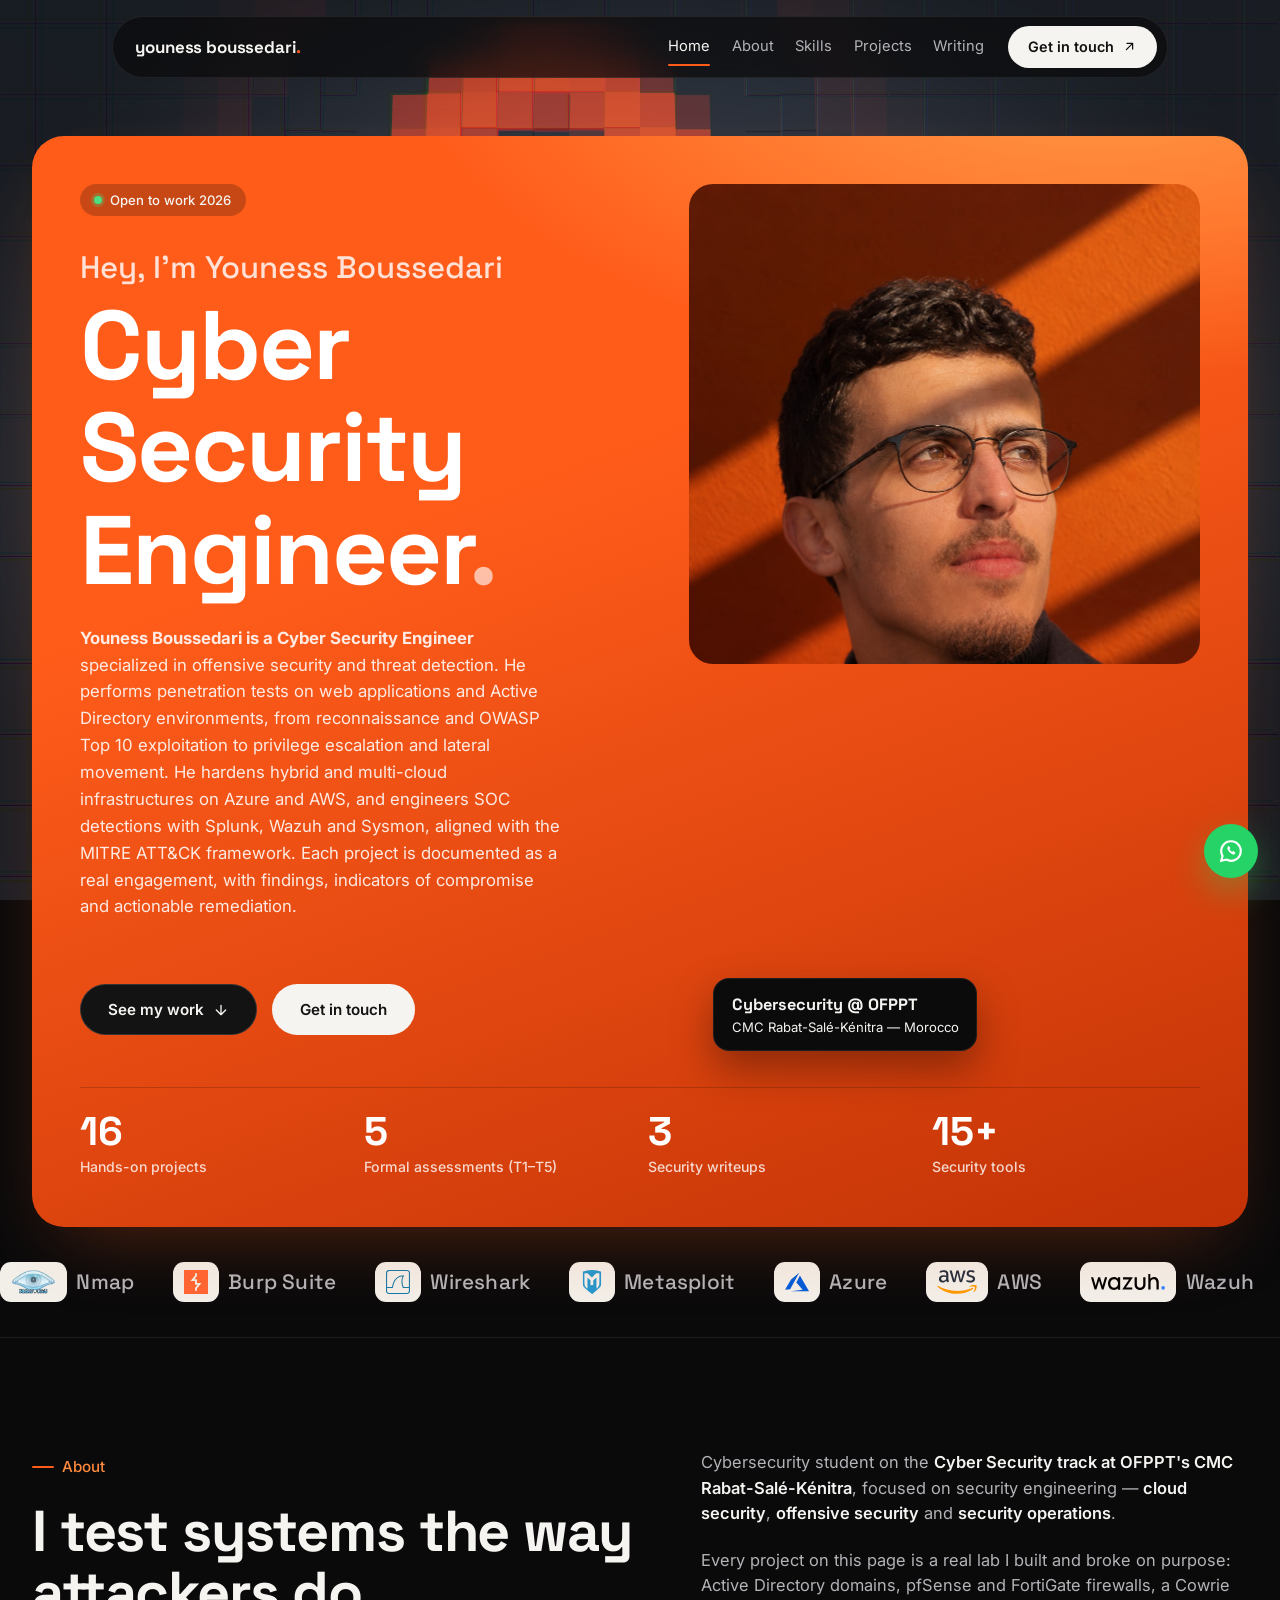
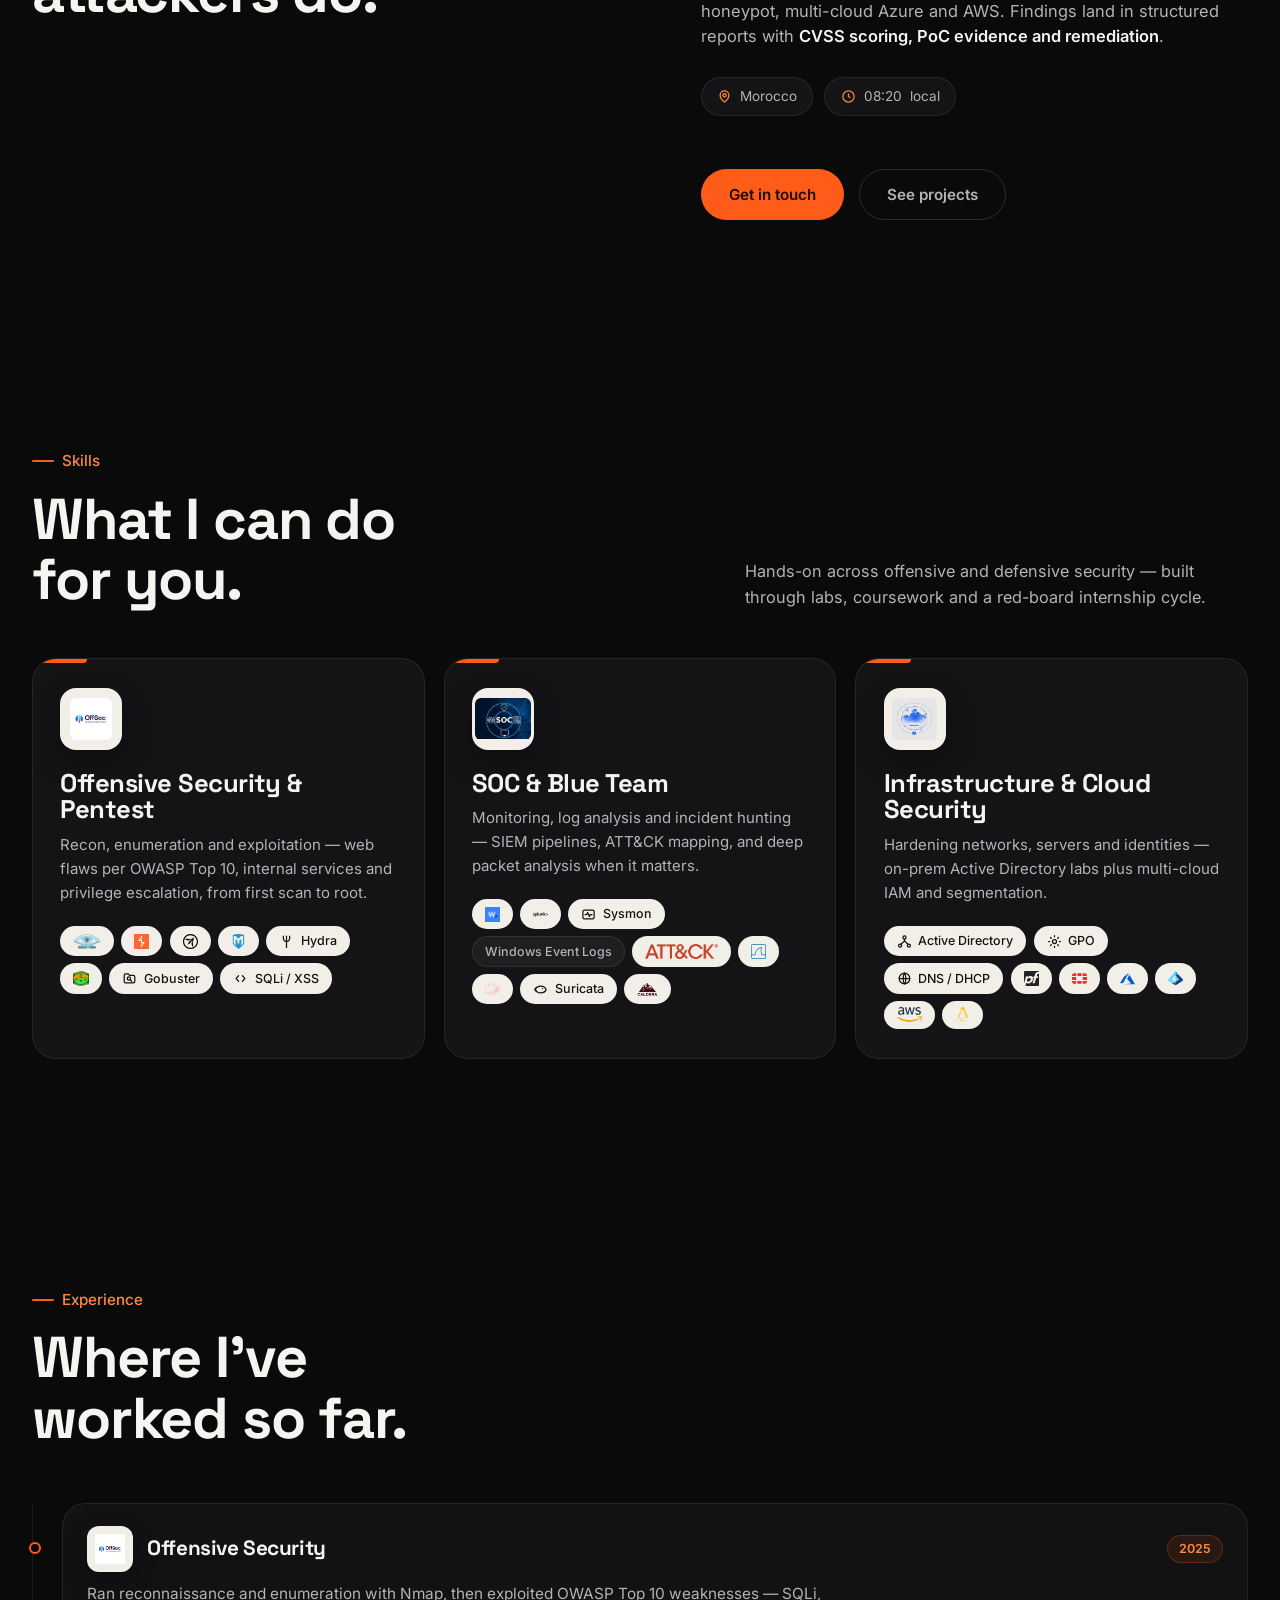
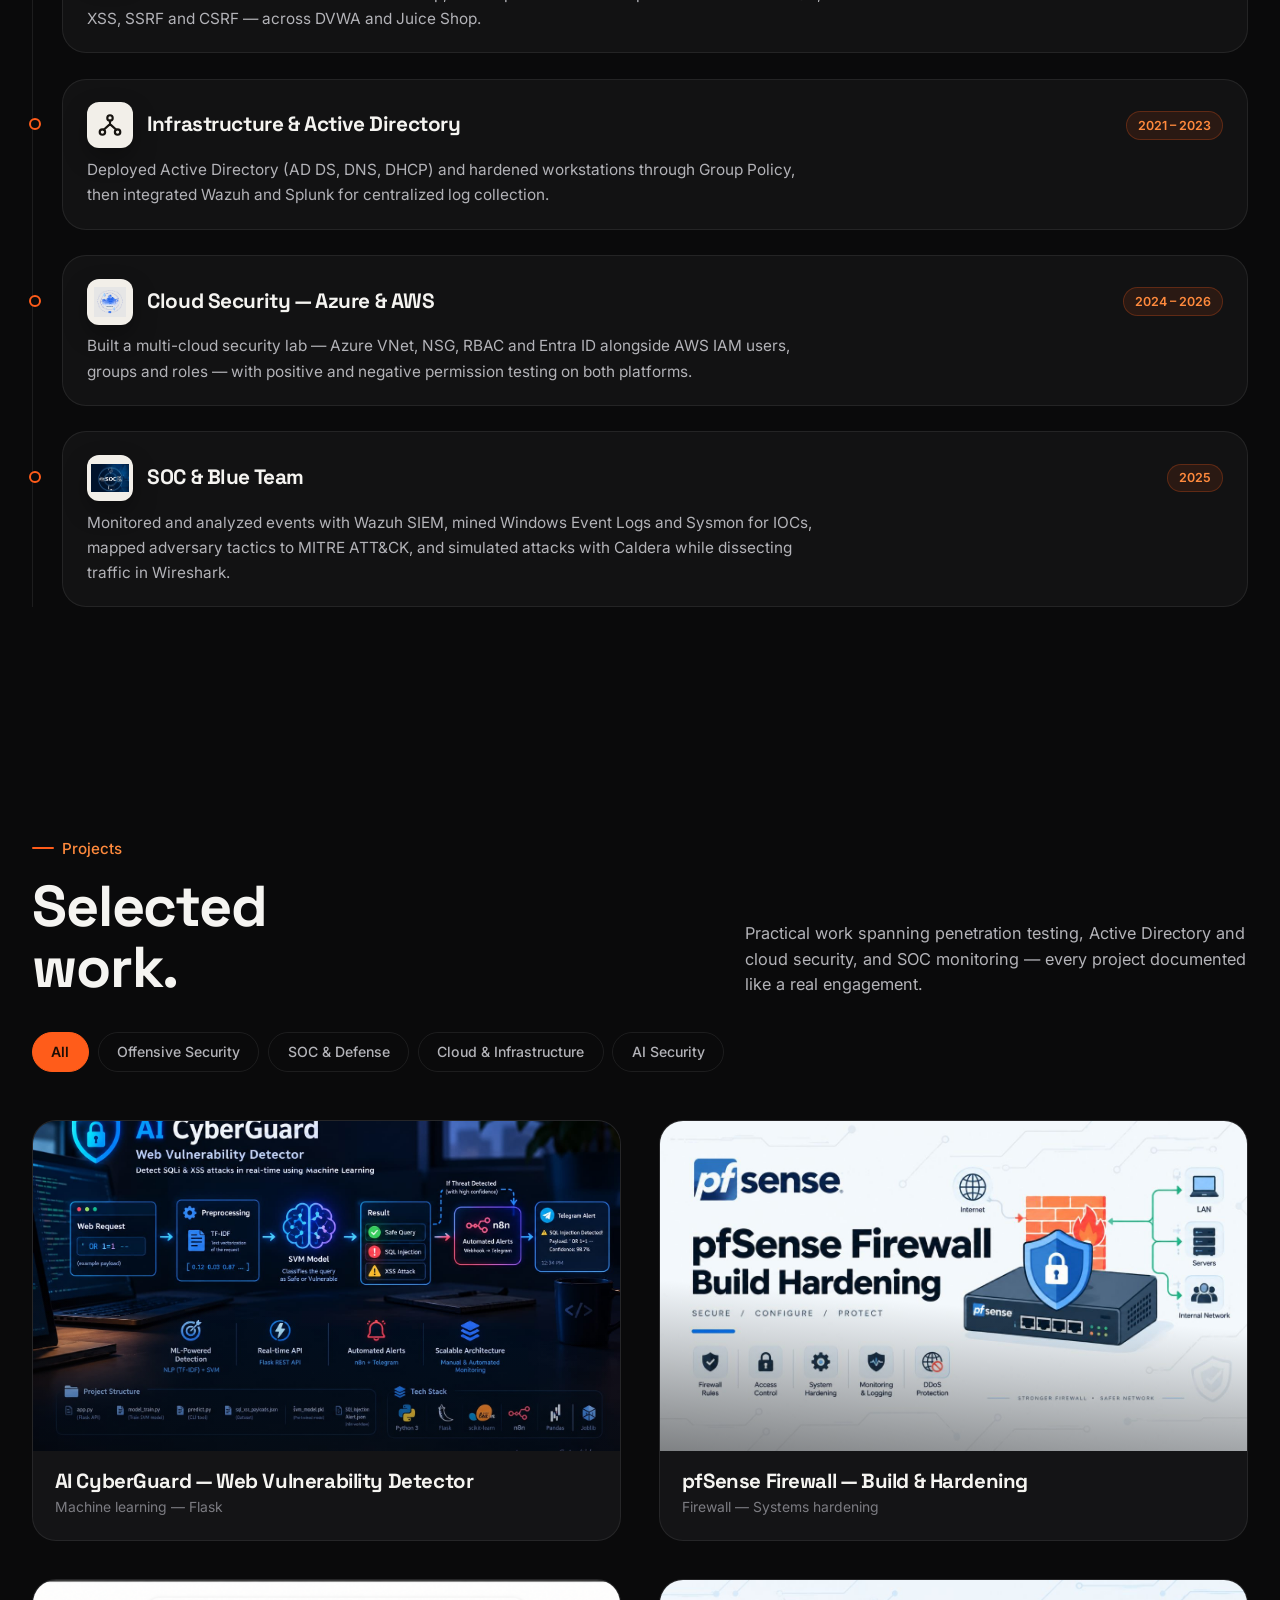
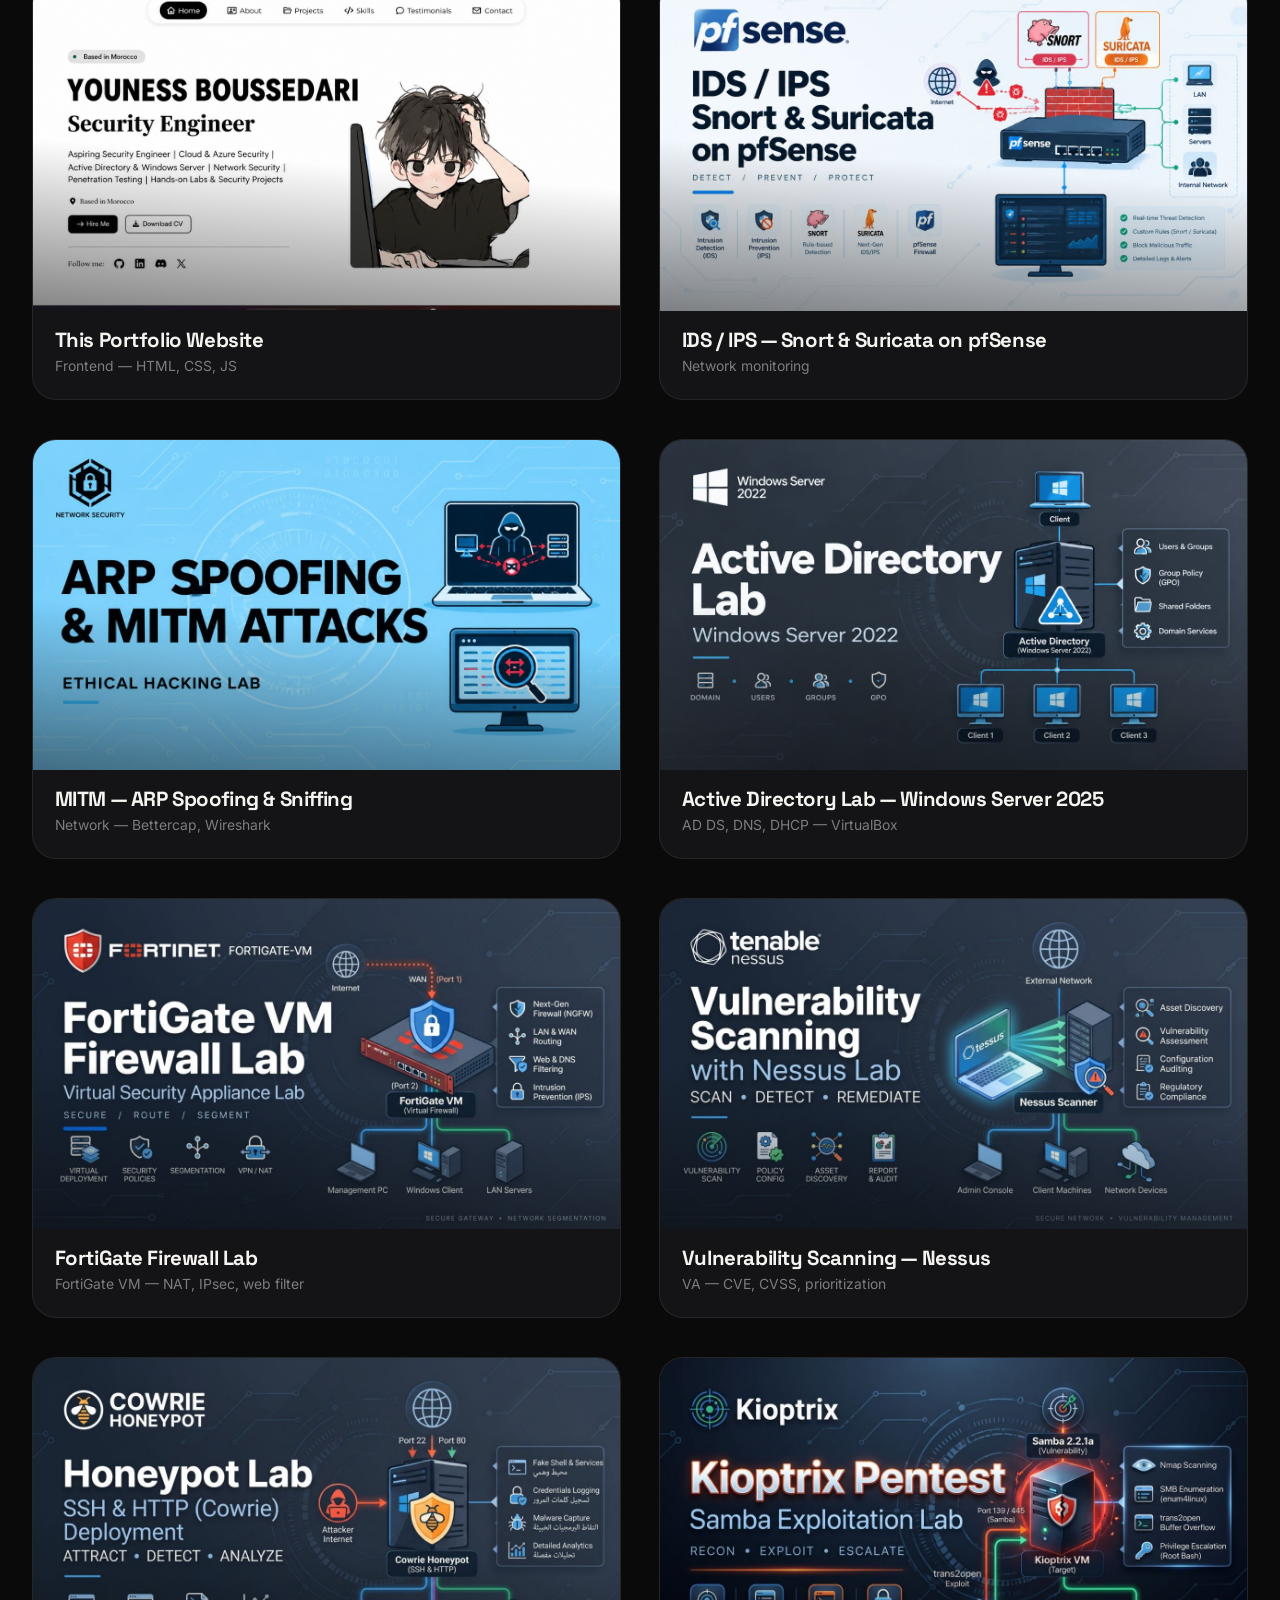
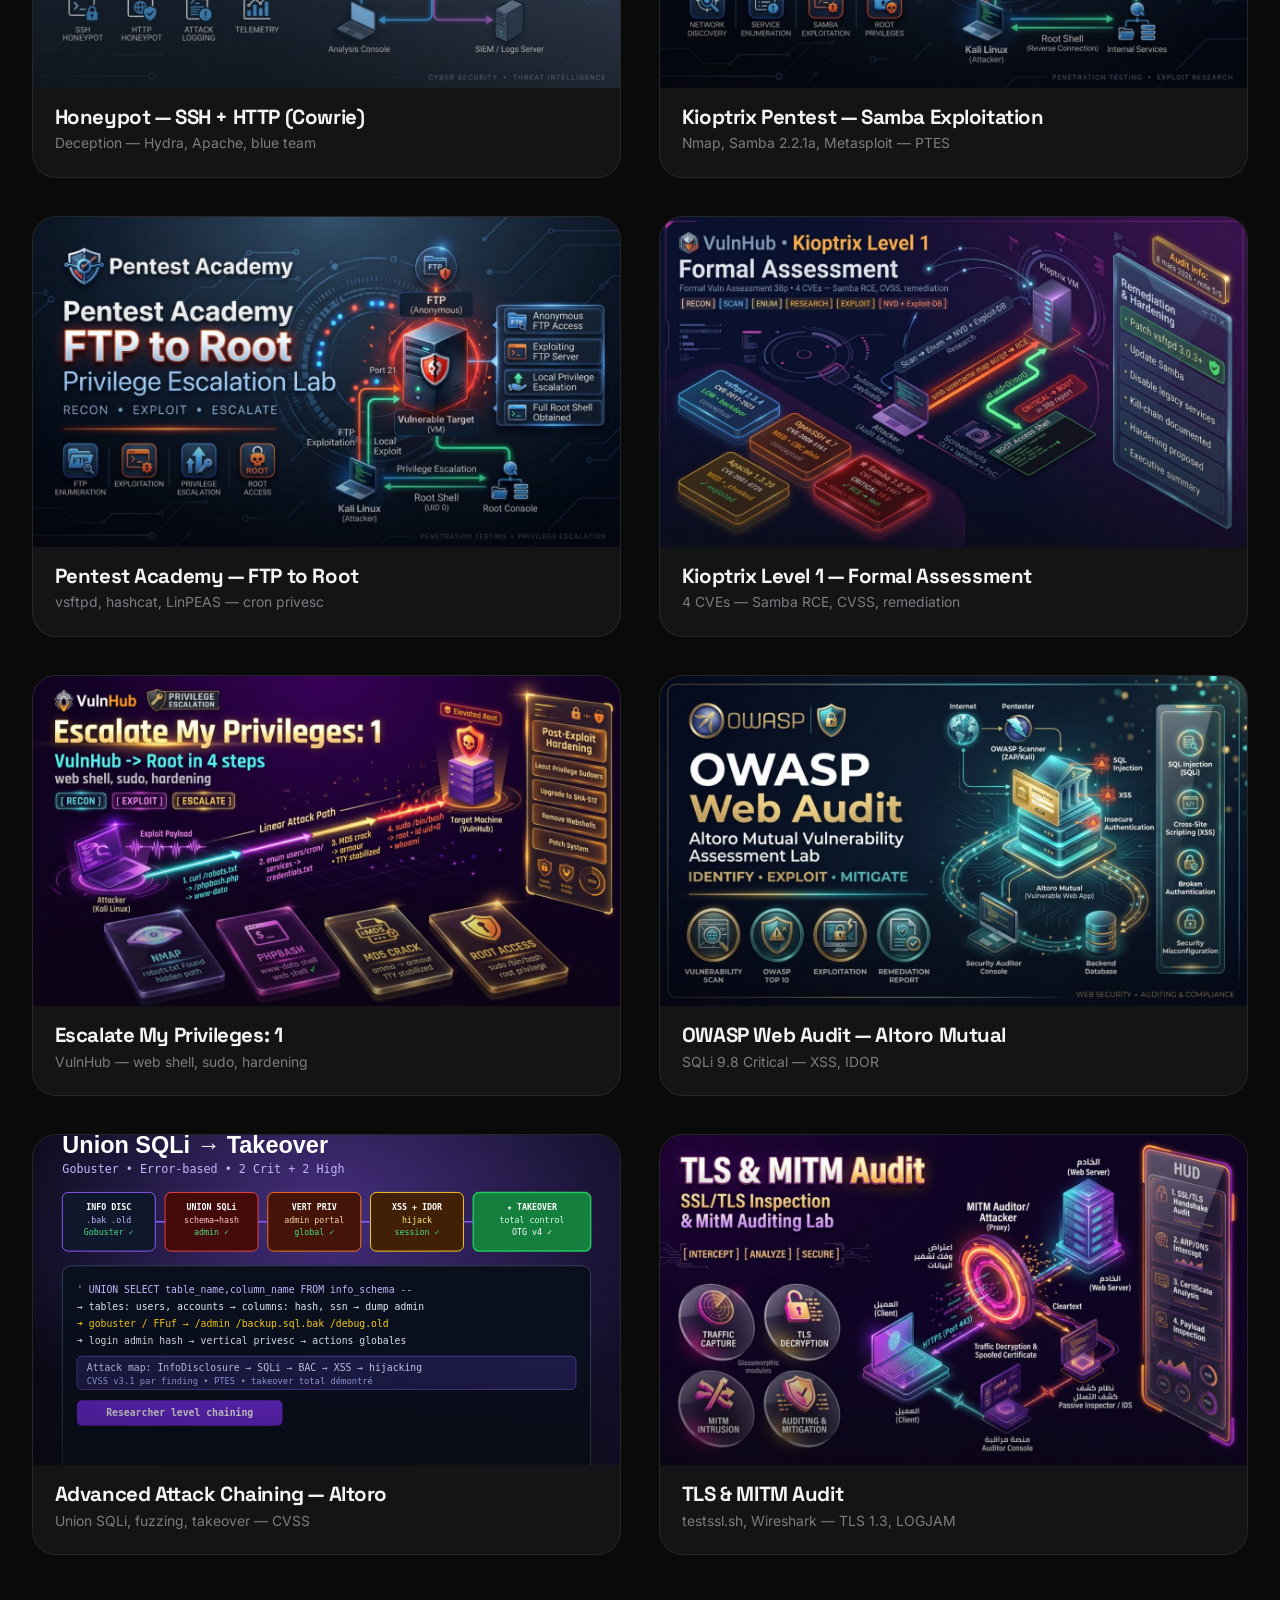
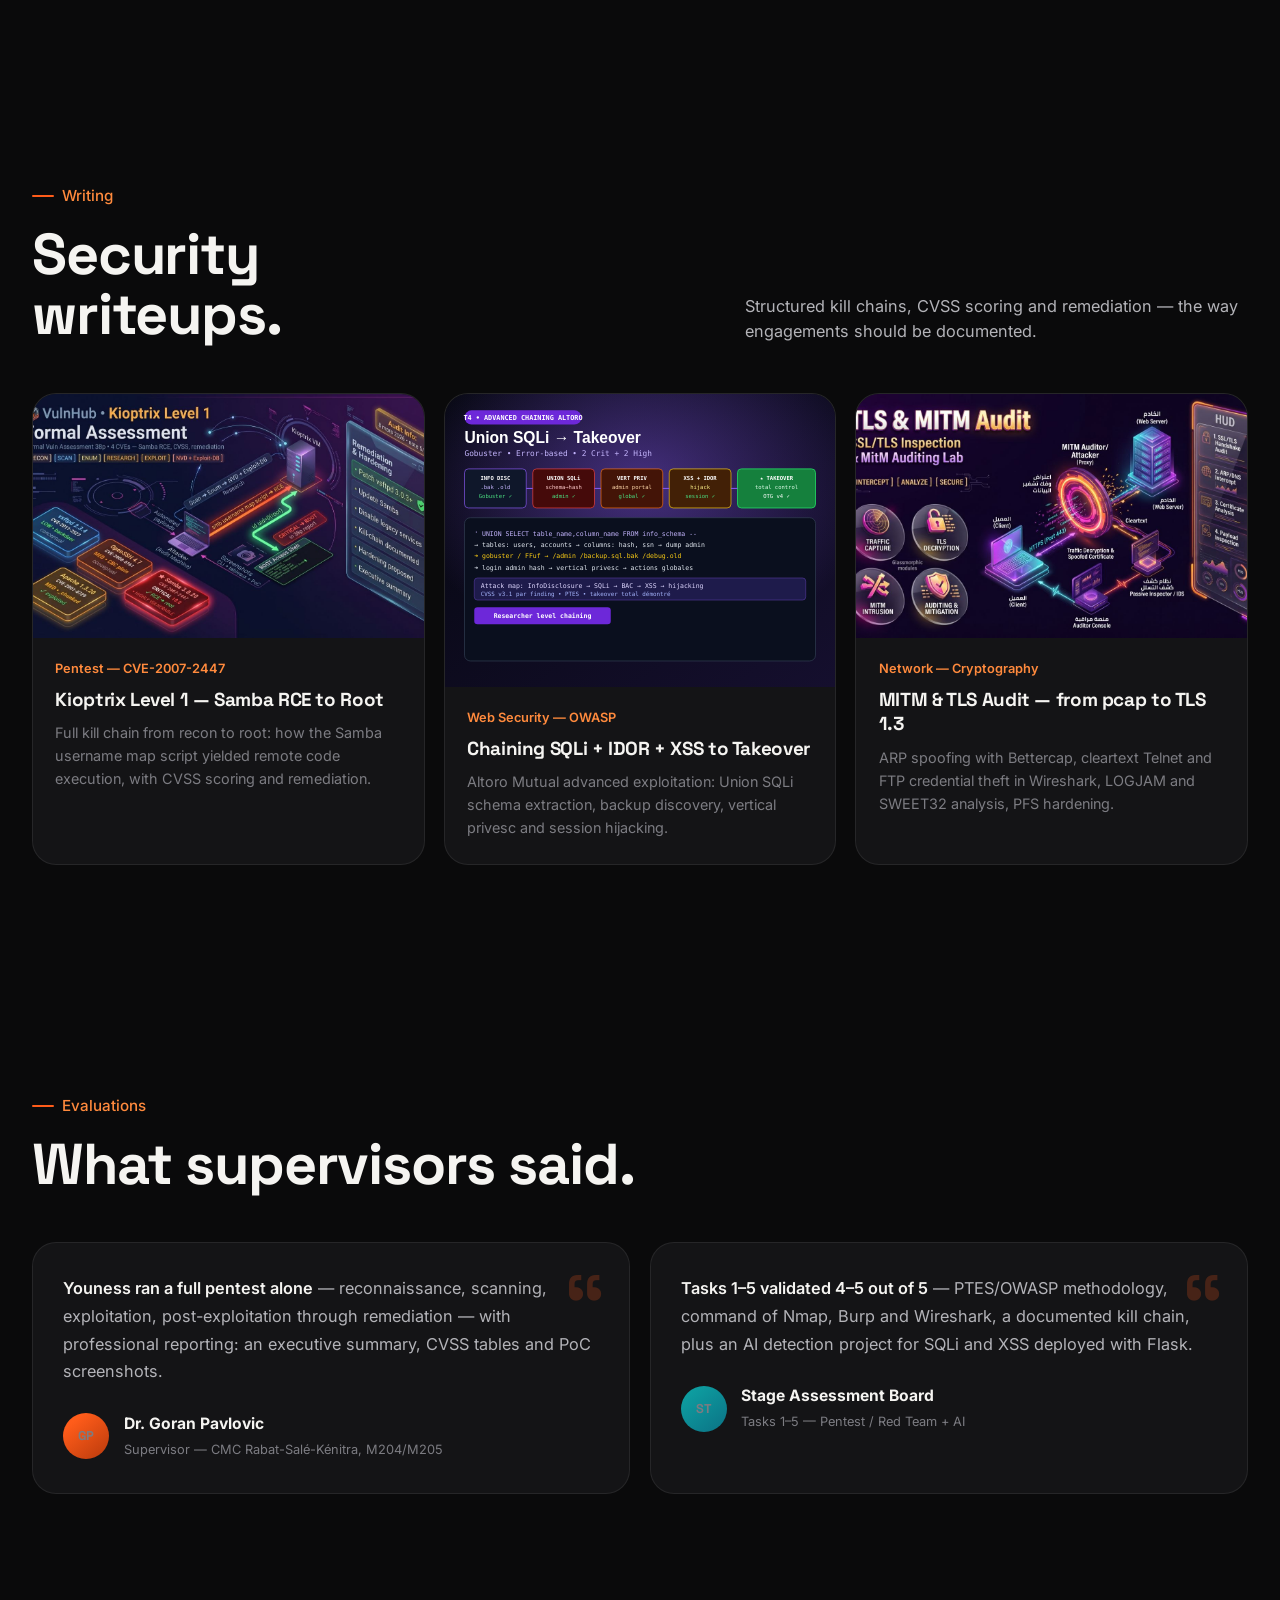
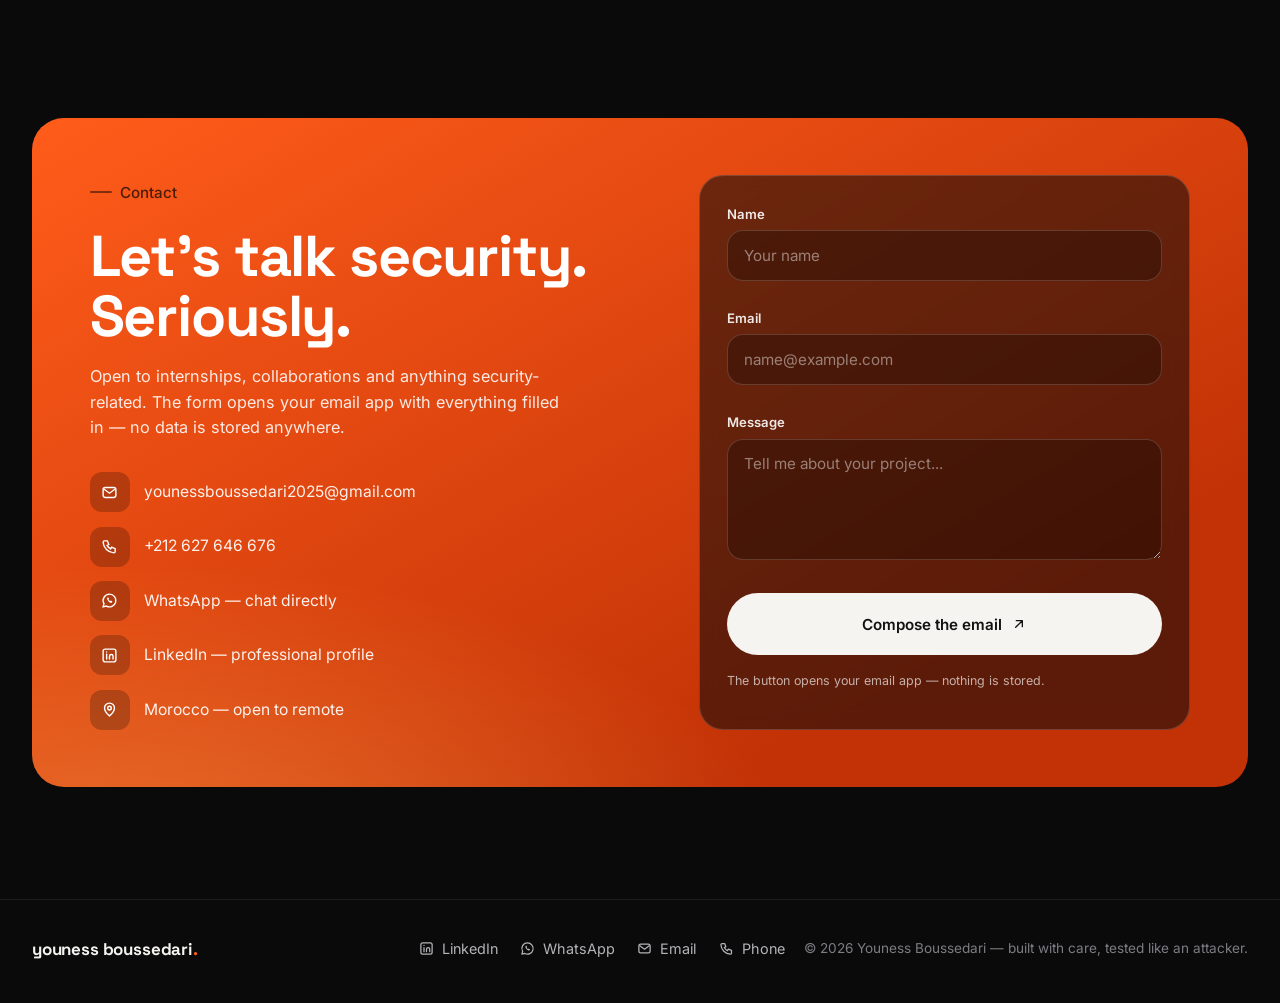
==== commit df27d851: "Background swap: Three.js wave grid (dark cubes + orange ripples) replaces flame; drop dead flame as" ====
--- a/index.html
+++ b/index.html
@@ -107,10 +107,8 @@
         </div>
     </div>
 
-    <!-- Flame background layers (visual only) -->
-    <div class="flame-bg" id="flame-bg" aria-hidden="true"></div>
-    <canvas id="flame-hd" aria-hidden="true"></canvas>
-    <canvas id="flame-canvas" aria-hidden="true"></canvas>
+    <!-- Wave grid background (Three.js: dark cubes + orange ripples, behind content) -->
+    <canvas id="wavegrid-canvas" aria-hidden="true"></canvas>
 
     <a class="skip-link" href="#main">Skip to content</a>
 
@@ -930,6 +928,6 @@
     <div class="toast-zone" id="toast-zone" aria-live="polite"></div>
 
     <script src="script.js" defer></script>
-    <script src="flame.js" defer></script>
+    <script type="module" src="wavegrid.bundle.js"></script>
 </body>
 </html>
--- a/styles.css
+++ b/styles.css
@@ -1,47 +1,27 @@
 /* hallmark stamp · v1.0 · direction: dark-studio orange, by request (user template) */
 /* critique: single idea per screen — big orange hero, calm black cards, real material only */
 
-/* ============ FLAME BACKGROUND LAYERS ============ */
-/* html carries the base colour so the fixed ember layer (z-index: -1) can show */
+/* ============ WAVE GRID BACKGROUND (Three.js) ============ */
+/* html carries the base colour; body stays transparent so the fixed
+   canvas layer (z-index: -1) shows behind all content */
 html {
   background: #0a0a0b;
 }
 
-.flame-bg {
+#wavegrid-canvas {
   position: fixed;
-  top: -5%;
-  left: -5%;
-  width: 110%;
-  height: 110%;
-  z-index: -1;
-  background-image: url("images/bg-ember.png");
-  background-size: cover;
-  background-position: center;
-  opacity: 0.5;
-  pointer-events: none;
-  will-change: transform;
-  transition: opacity 220ms var(--ease);
-}
-
-body.aura-active .flame-bg {
-  opacity: 0.14;
-}
-
-#flame-canvas,
-#flame-hd {
-  position: fixed;
-  inset: 0;
-  z-index: 55; /* above content, below nav (60) / mobile menu (70) */
-  pointer-events: none;
+  top: 0;
+  left: 0;
+  width: 100%;
+  height: 100%;
+  display: block;
+  z-index: -1;           /* behind content; above the html only */
+  pointer-events: none;  /* clicks/scroll land on the site, ripples follow the pointer */
 }
 
 @media (prefers-reduced-motion: reduce) {
-  .flame-bg {
-    opacity: 0.4;
-  }
-  #flame-canvas,
-  #flame-hd {
-    display: none;
+  #wavegrid-canvas {
+    display: none; /* static dark background instead of animated grid */
   }
 }
 
@@ -110,7 +90,9 @@
 
 body {
   margin: 0;
-  background: var(--bg);
+  /* transparent on purpose: the fixed #wavegrid-canvas layer (z-index:-1)
+     must stay visible under the content; the dark tone lives on html */
+  background: transparent;
   color: var(--ink);
   font-family: var(--font-body);
   font-size: var(--size-body);
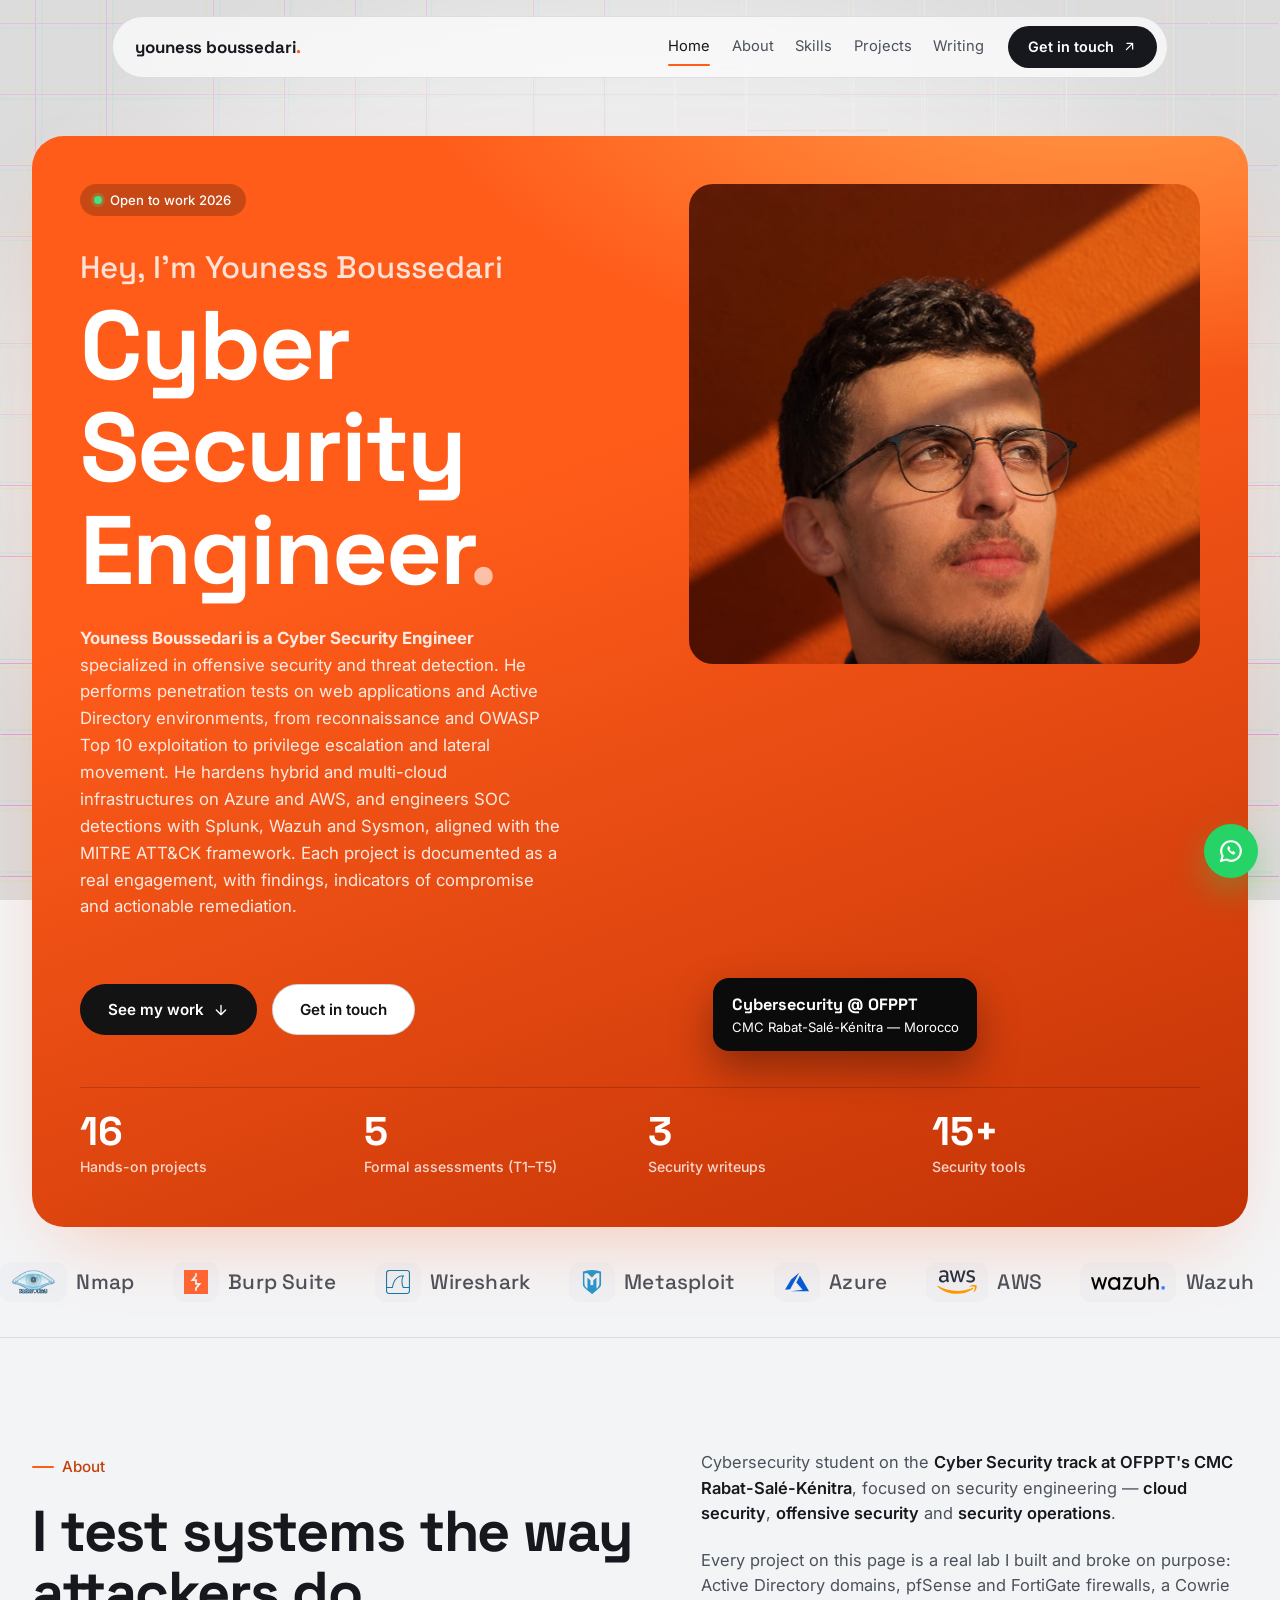
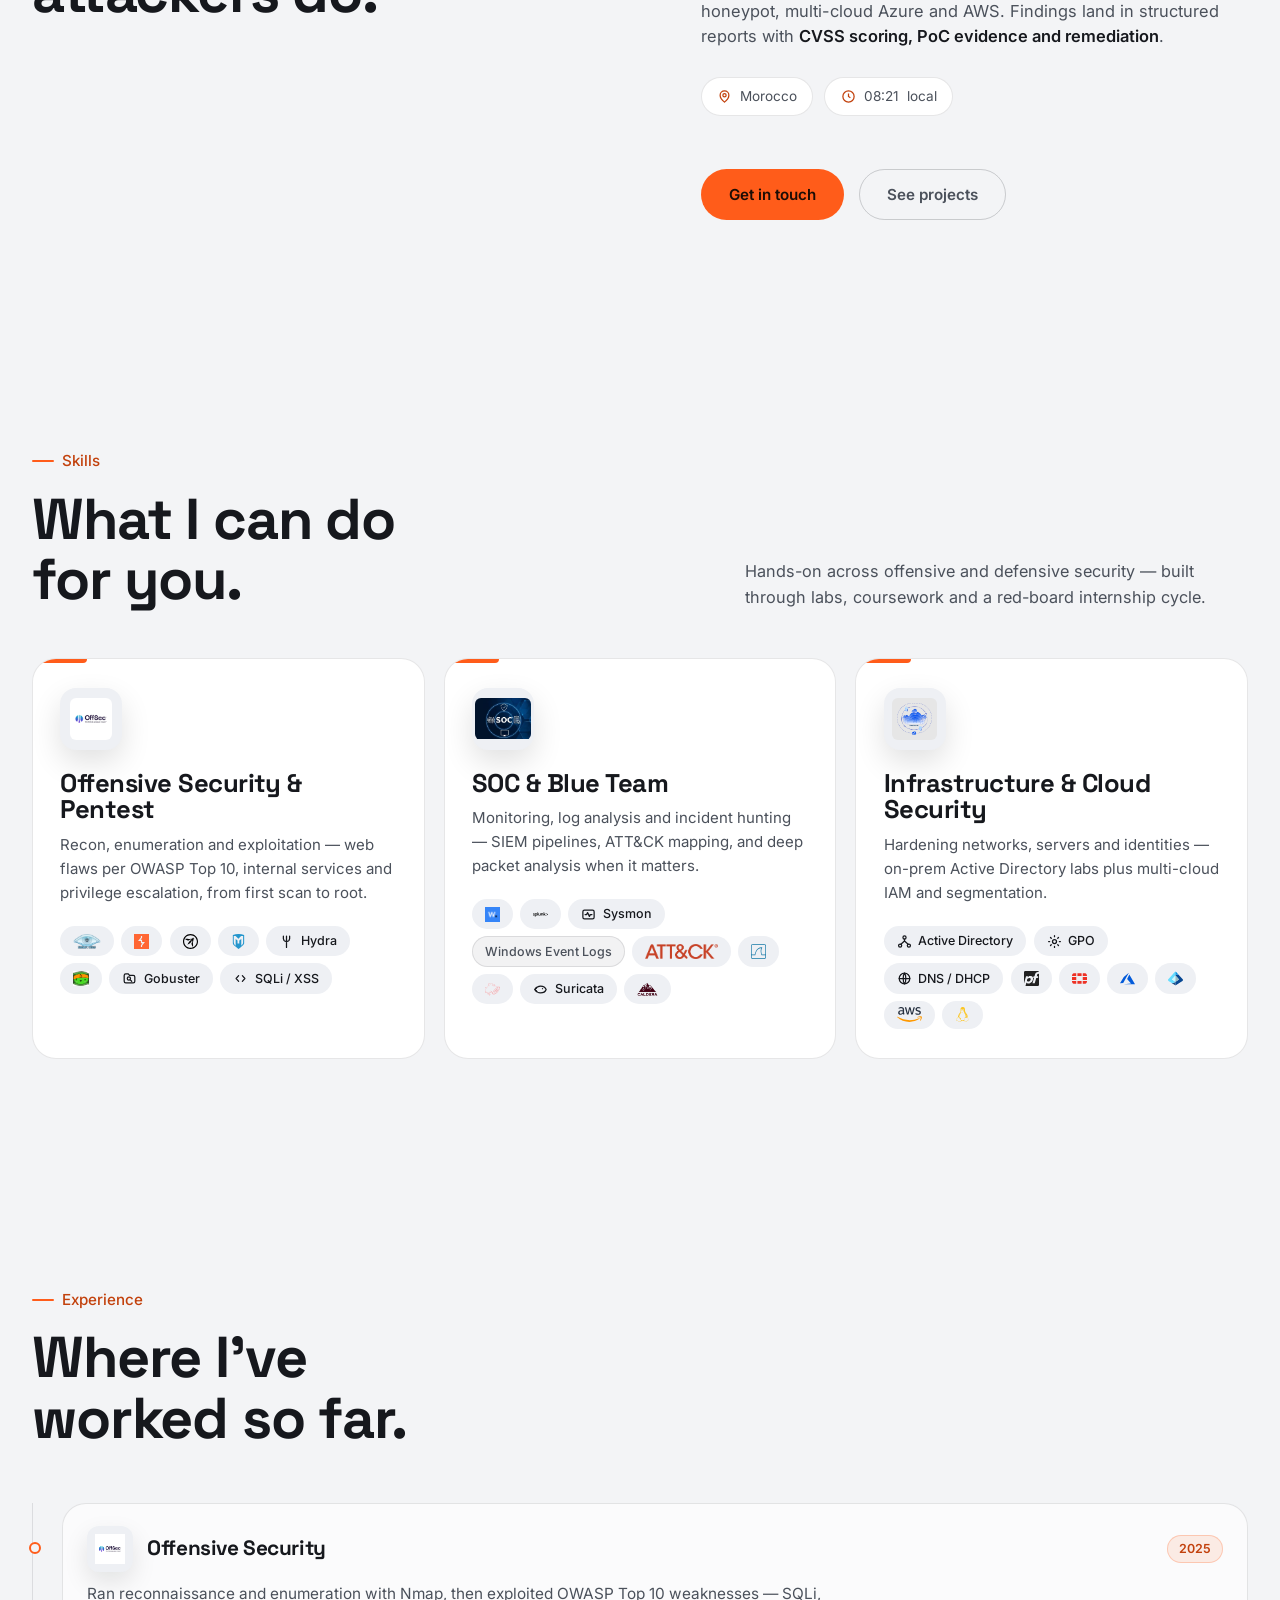
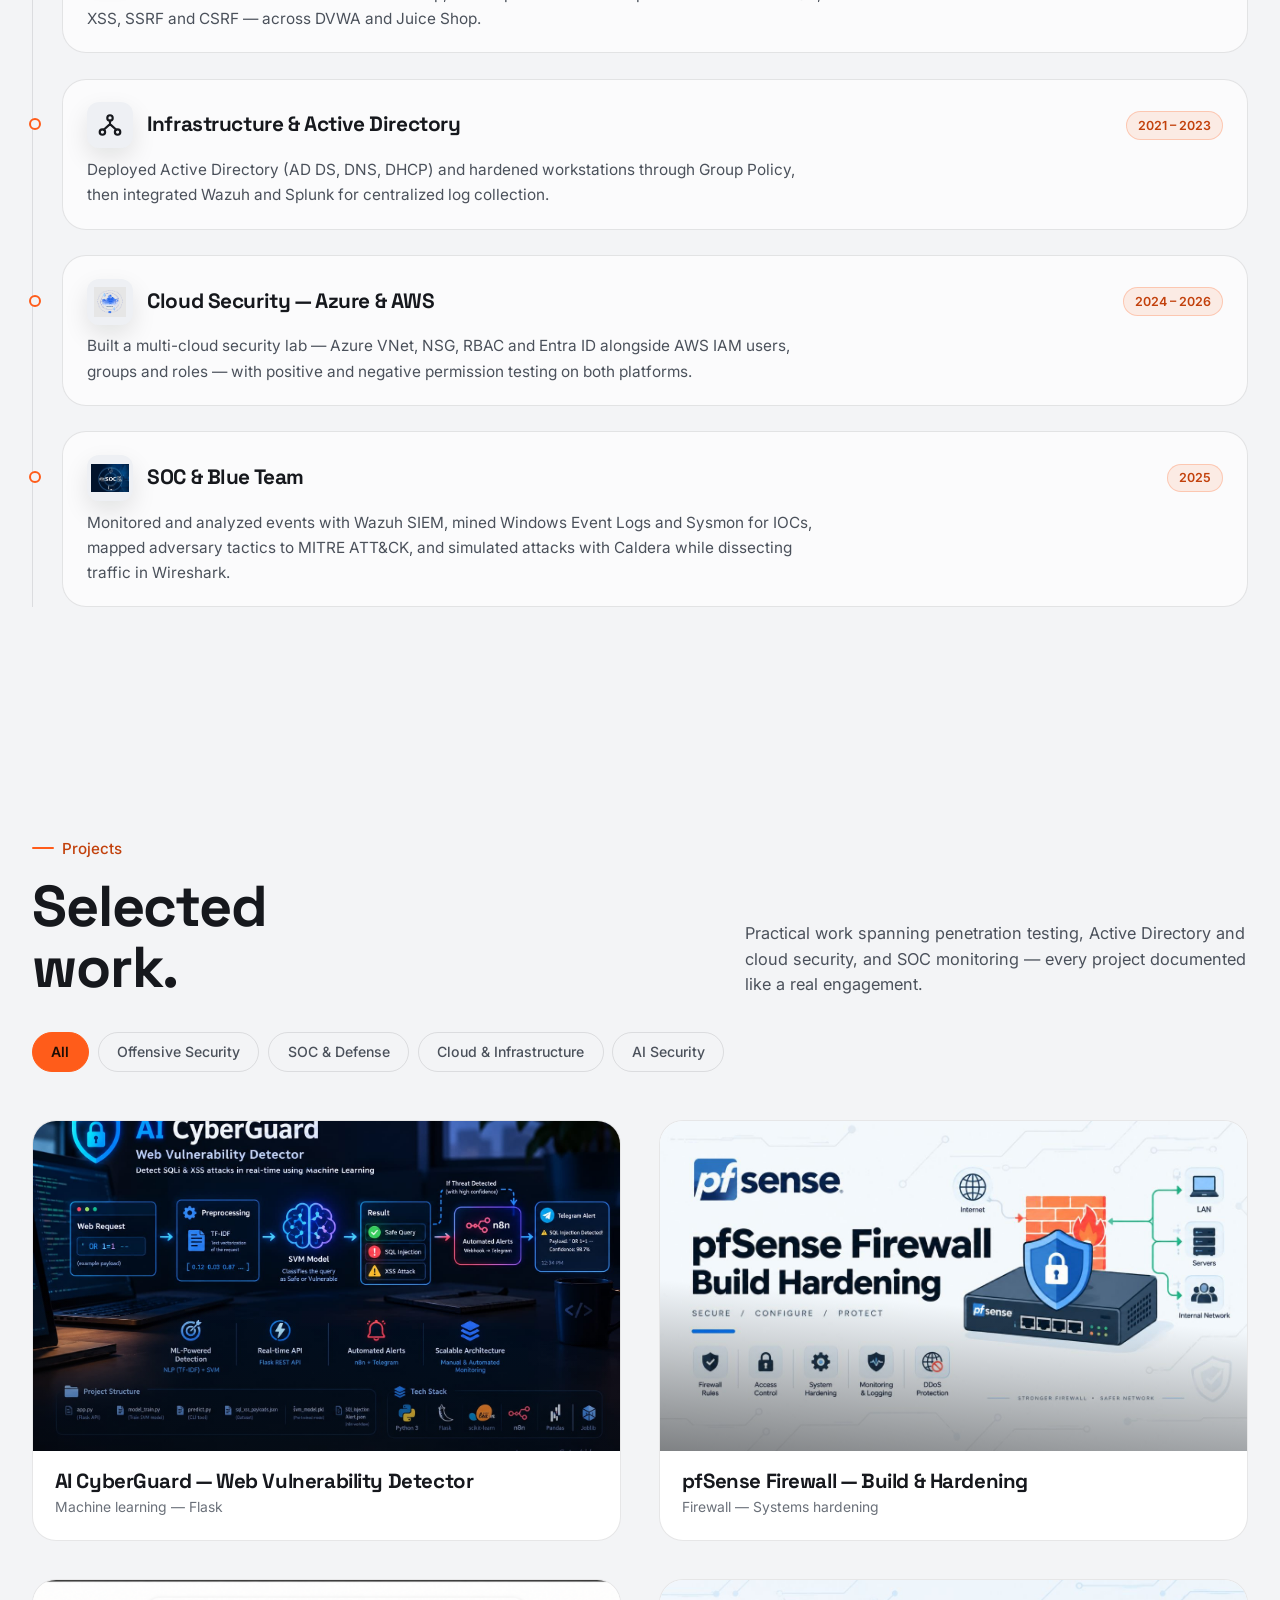
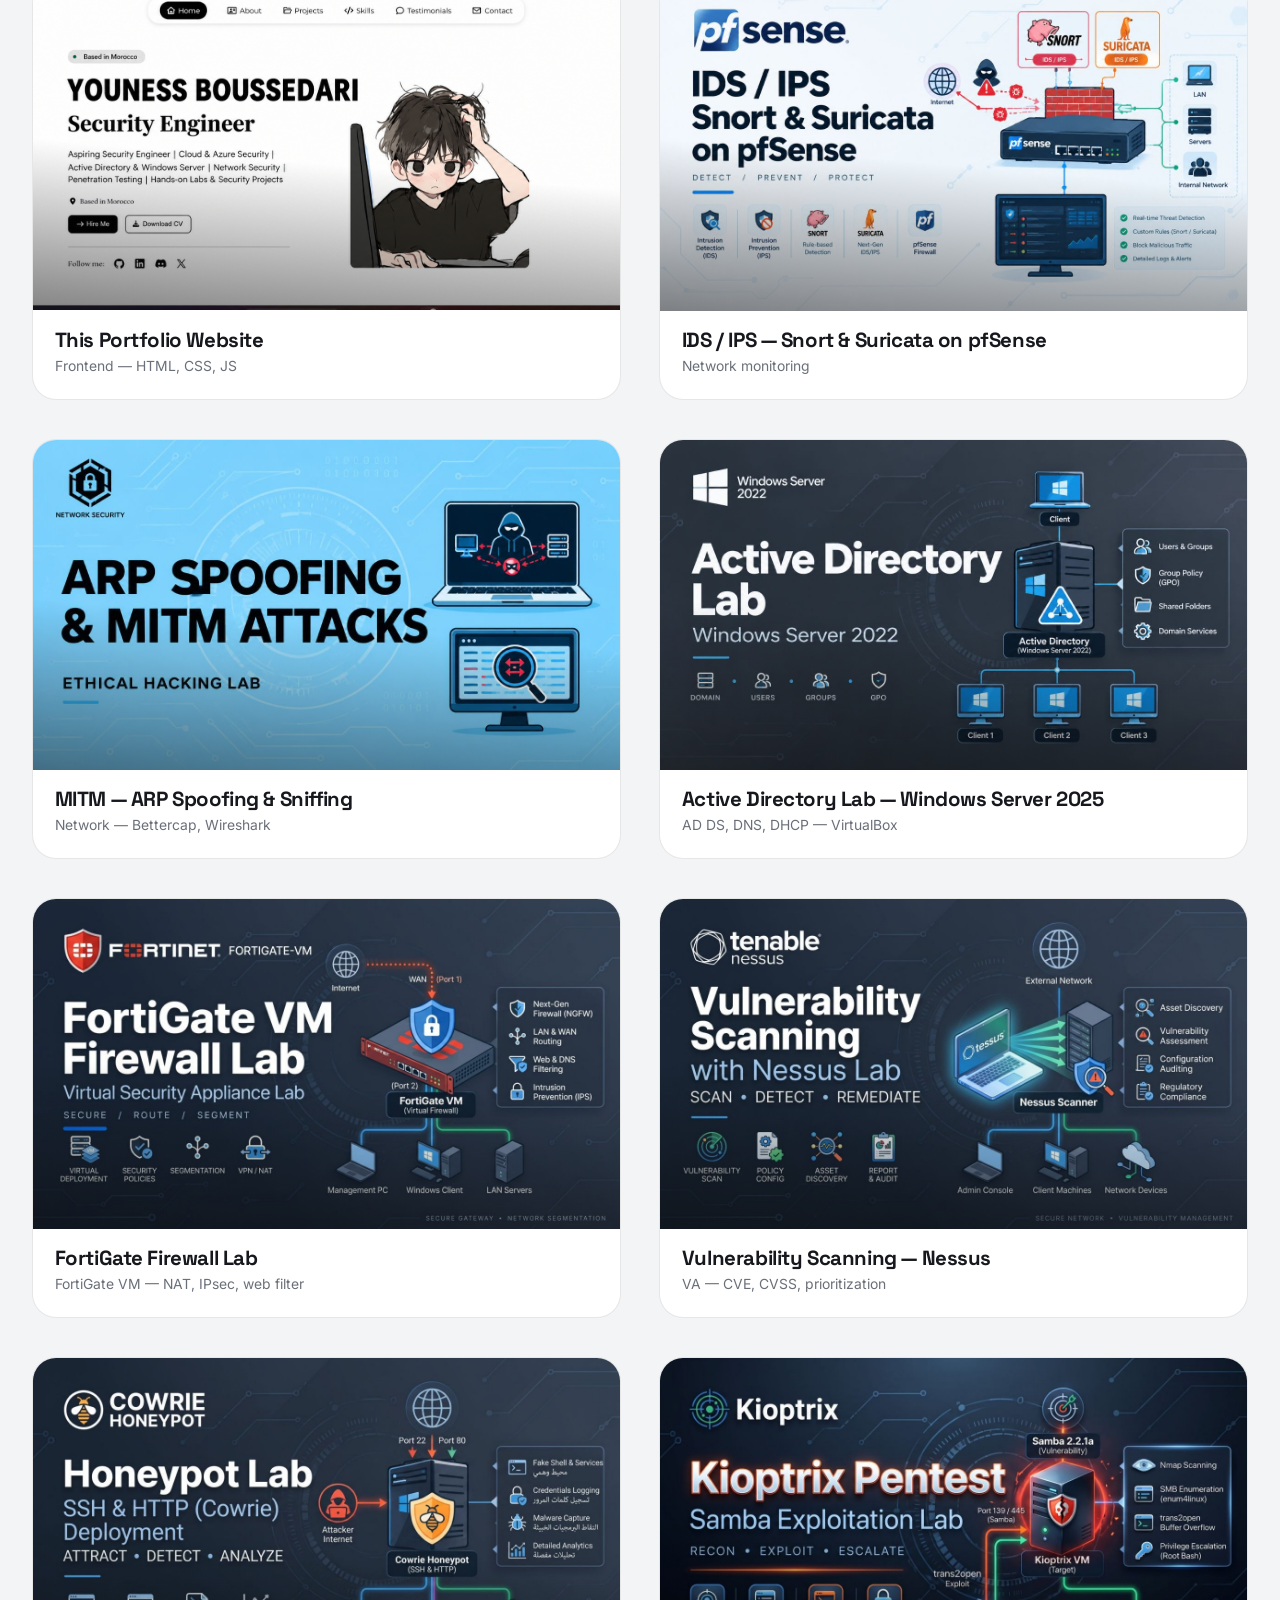
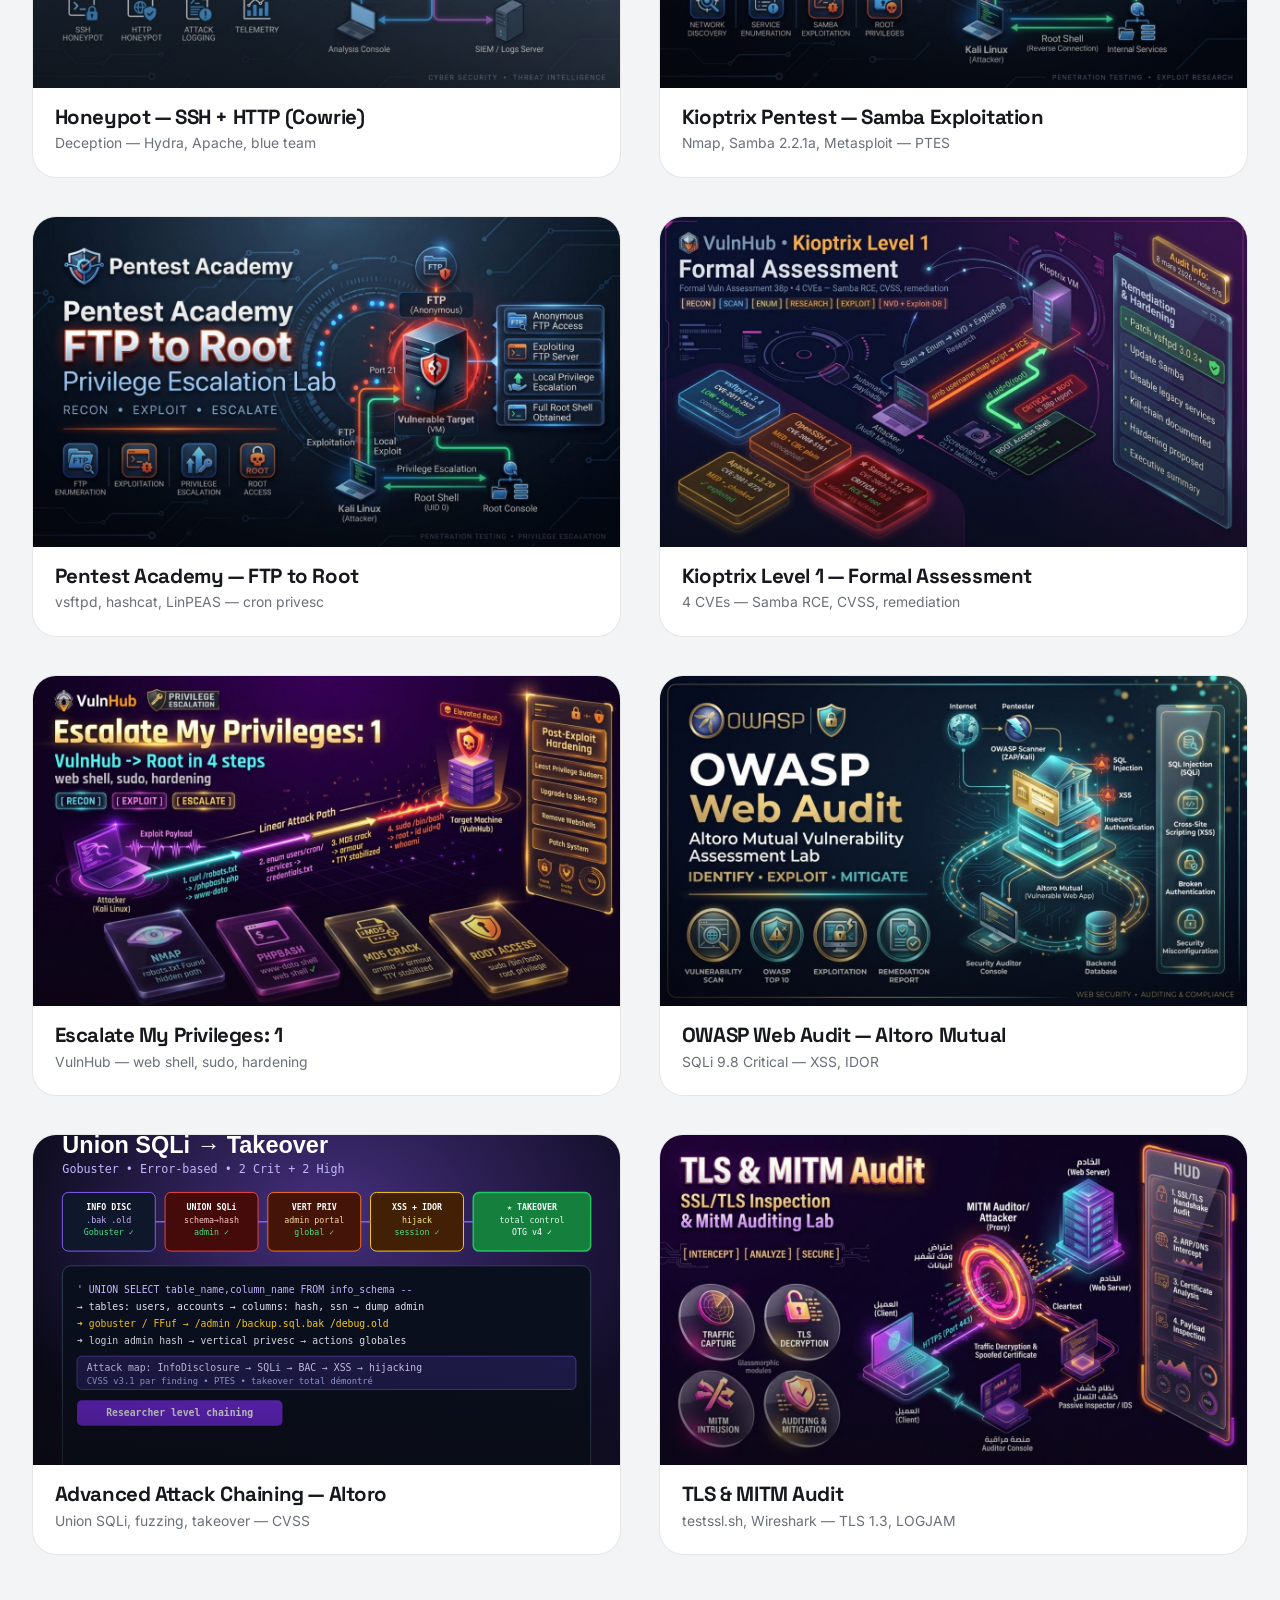
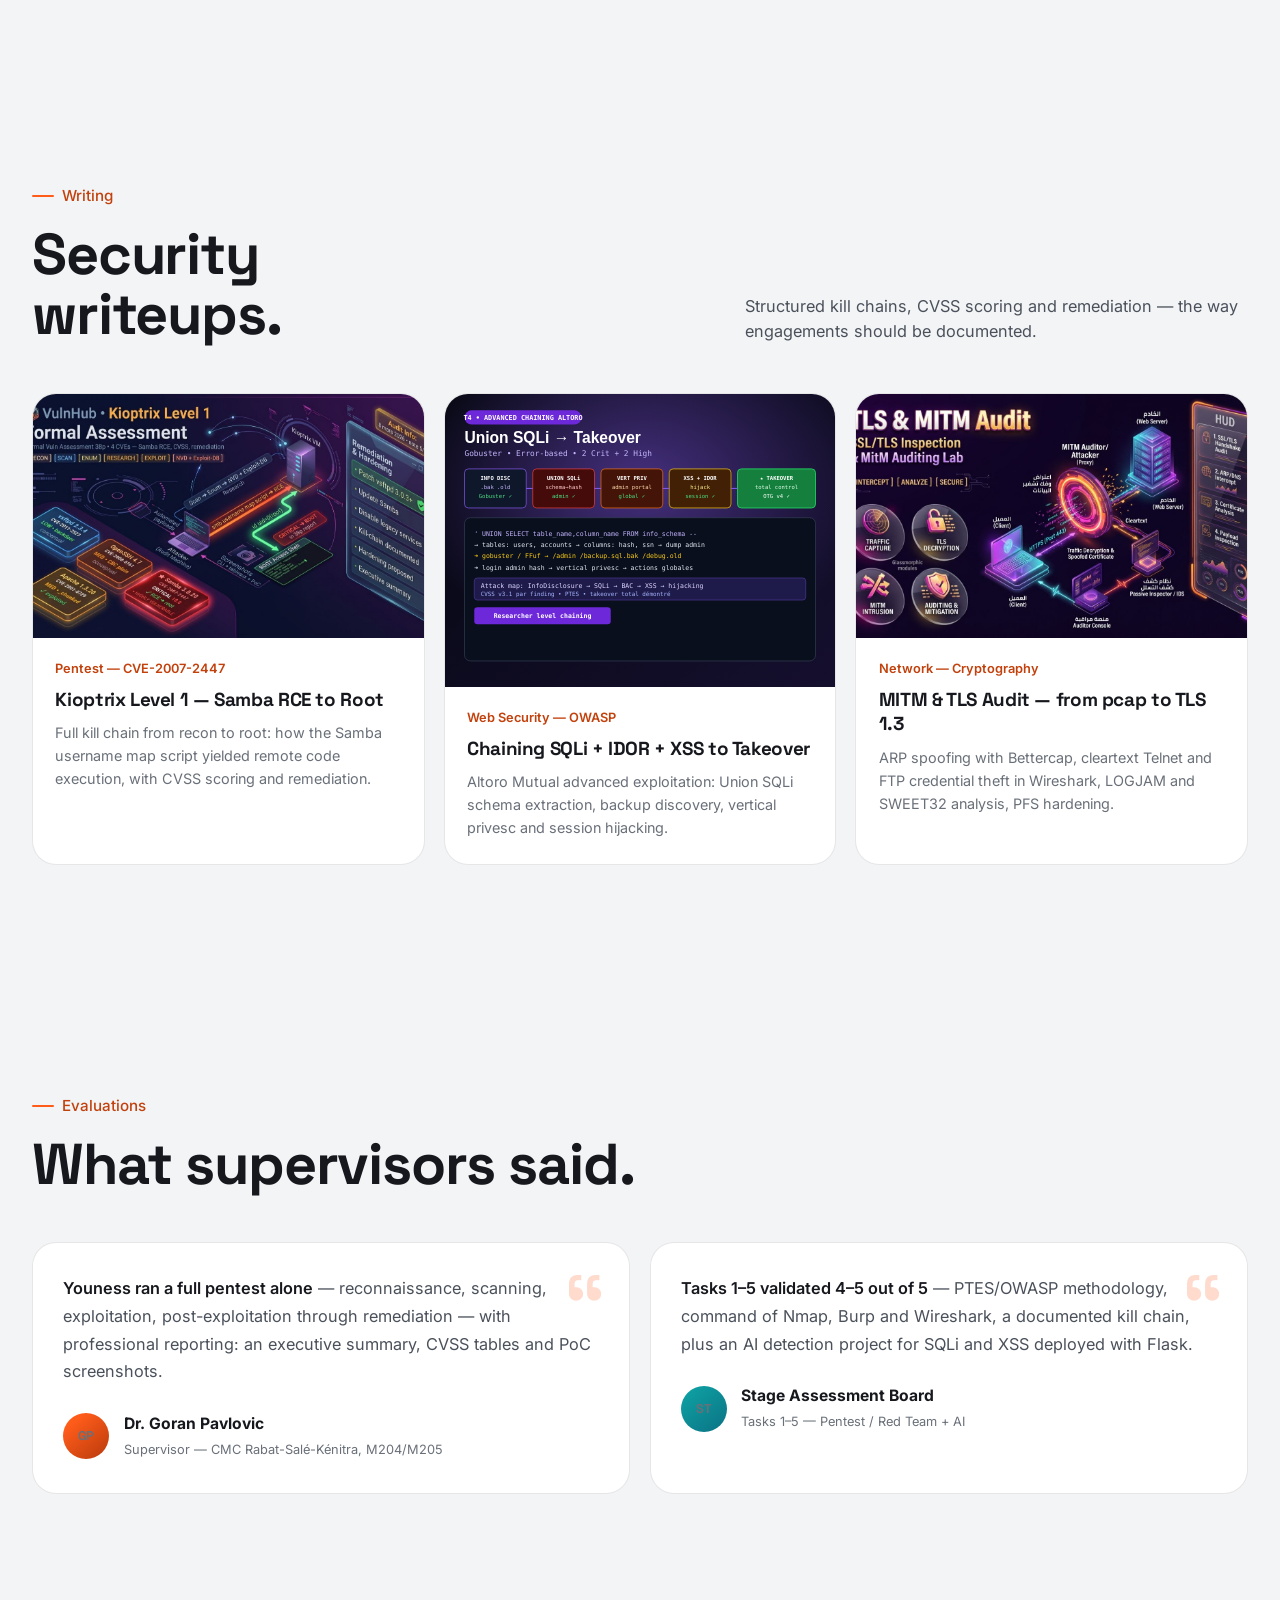
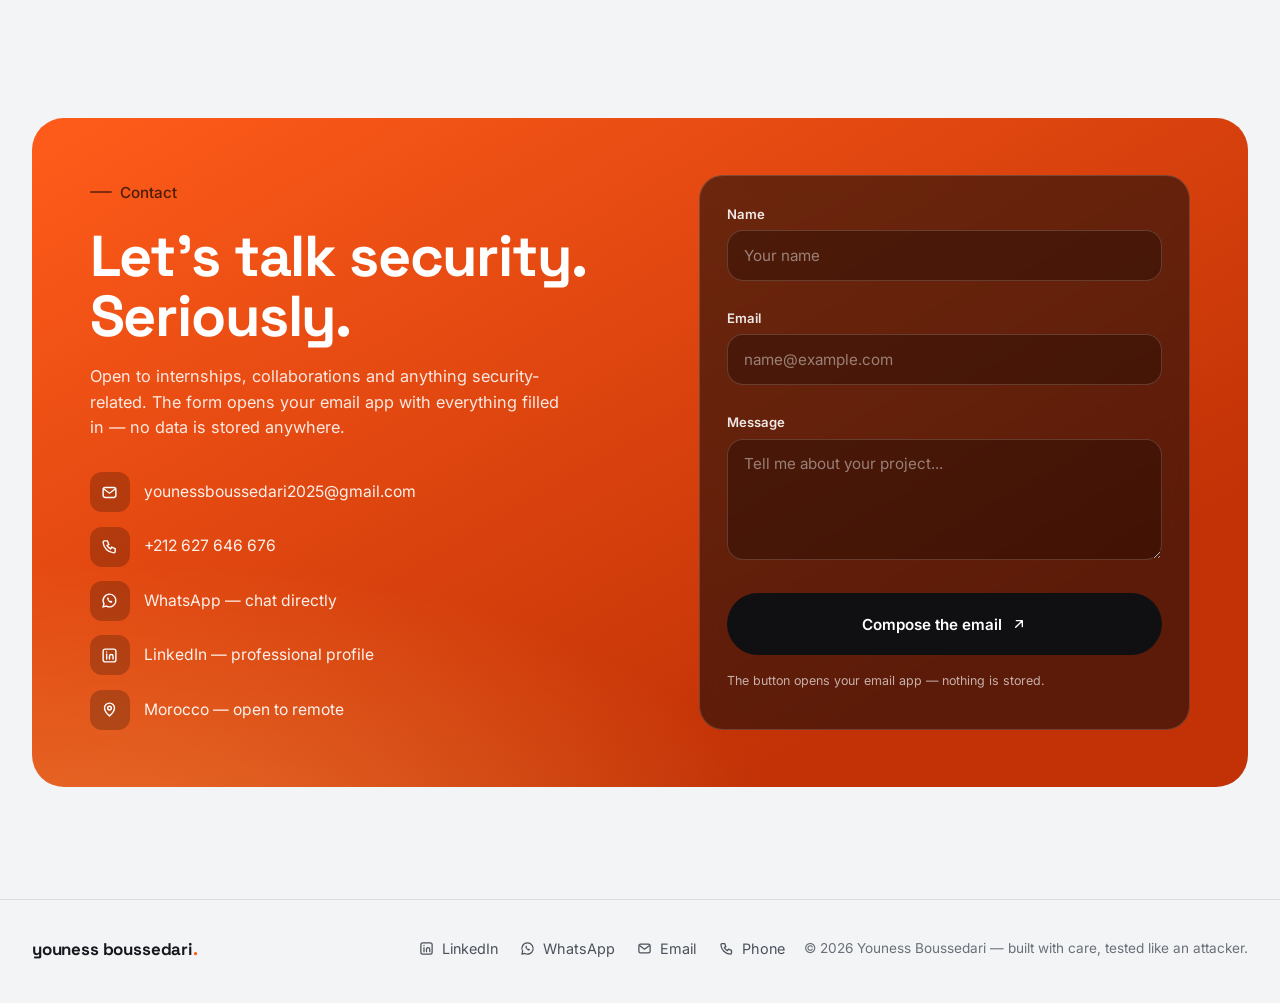
==== commit 553cb89c: "Light theme + blue/white wave grid (demo colors), loader stays black intro" ====
--- a/index.html
+++ b/index.html
@@ -40,9 +40,8 @@
     <link rel="apple-touch-icon" href="/apple-touch-icon.png">
     <!-- PWA manifest -->
     <link rel="manifest" href="/site.webmanifest">
-    <!-- Theme color for browser UI -->
-    <meta name="theme-color" content="#0a0a0b" media="(prefers-color-scheme: dark)">
-    <meta name="theme-color" content="#ff5c1a" media="(prefers-color-scheme: light)">
+    <!-- Theme color for browser UI (light theme) -->
+    <meta name="theme-color" content="#f3f4f6">
 
     <!-- Fonts -->
     <link rel="preconnect" href="https://fonts.googleapis.com">
--- a/styles.css
+++ b/styles.css
@@ -5,7 +5,7 @@
 /* html carries the base colour; body stays transparent so the fixed
    canvas layer (z-index: -1) shows behind all content */
 html {
-  background: #0a0a0b;
+  background: #f3f4f6;
 }
 
 #wavegrid-canvas {
@@ -27,29 +27,29 @@
 
 /* ============ TOKENS ============ */
 :root {
-  /* surfaces */
-  --bg: #0a0a0b;
-  --bg-raise: #101012;
-  --card: #141416;
-  --card-2: #18181b;
+  /* surfaces — light theme on the wave grid background */
+  --bg: #f3f4f6;
+  --bg-raise: #e9ebef;
+  --card: #ffffff;
+  --card-2: #f6f7f9;
   --hero-1: #ff5c1a;
   --hero-2: #c23206;
   --hero-3: #ffa24d;
 
   /* ink */
-  --ink: #f5f4f1;
-  --ink-soft: #b3b3b8;
-  --ink-dim: #7c7c82;
+  --ink: #16181d;
+  --ink-soft: #4b515b;
+  --ink-dim: #6a7079;
   --on-accent: #1c0d05;
 
   /* accents */
   --accent: #ff5c1a;
-  --accent-strong: #ff8a3d;
+  --accent-strong: #c2410c; /* deep orange: readable label text on white */
   --whatsapp: #25d366;
 
   /* lines */
-  --line: rgba(255, 255, 255, 0.08);
-  --line-strong: rgba(255, 255, 255, 0.14);
+  --line: rgba(16, 18, 24, 0.10);
+  --line-strong: rgba(16, 18, 24, 0.18);
 
   /* type */
   --font-display: "Space Grotesk", system-ui, sans-serif;
@@ -203,7 +203,7 @@
   display: flex;
   align-items: center;
   gap: 1.5rem;
-  background: rgba(12, 12, 13, 0.72);
+  background: rgba(252, 252, 253, 0.78);
   border: 1px solid var(--line);
   border-radius: var(--radius-pill);
   padding: 0.55rem 0.65rem 0.55rem 1.4rem;
@@ -213,7 +213,7 @@
 }
 
 .nav.scrolled {
-  background: rgba(10, 10, 11, 0.92);
+  background: rgba(255, 255, 255, 0.92);
   border-color: var(--line-strong);
 }
 
@@ -270,7 +270,7 @@
   align-items: center;
   gap: 0.45rem;
   background: var(--ink);
-  color: #111;
+  color: #fff;
   font-weight: 600;
   font-size: 0.9rem;
   padding: 0.62rem 1.25rem;
@@ -280,7 +280,7 @@
 
 .nav-cta:hover {
   transform: translateY(-1px);
-  background: #fff;
+  background: var(--accent);
 }
 
 .nav-burger {
@@ -300,7 +300,7 @@
   z-index: 70;
   display: grid;
   place-items: center;
-  background: rgba(8, 8, 9, 0.96);
+  background: rgba(245, 246, 248, 0.96);
   backdrop-filter: blur(18px);
   -webkit-backdrop-filter: blur(18px);
   opacity: 0;
@@ -417,7 +417,7 @@
 
 .btn-dark {
   background: #131313;
-  color: var(--ink);
+  color: #fff;
   border-color: var(--line-strong);
 }
 
@@ -427,12 +427,13 @@
 }
 
 .btn-light {
-  background: var(--ink);
+  background: #fff;
   color: #131313;
+  border-color: var(--line-strong);
 }
 
 .btn-light:hover {
-  background: #fff;
+  background: #f0f1f4;
   transform: translateY(-2px);
 }
 
@@ -492,7 +493,7 @@
   padding: 0.35rem 0.9rem;
   border-radius: var(--radius-pill);
   background: rgba(0, 0, 0, 0.22);
-  color: var(--ink);
+  color: #fff; /* sits on the orange hero surface */
   font-size: 0.82rem;
   font-weight: 500;
 }
@@ -577,7 +578,7 @@
   left: clamp(0.5rem, 3vw, 1.5rem);
   background: #0b0b0c;
   border: 1px solid var(--line);
-  color: var(--ink);
+  color: #fff; /* dark tag floats over the photo */
   border-radius: var(--radius-md);
   padding: 0.8rem 1.1rem;
   font-size: 0.82rem;
@@ -650,7 +651,7 @@
   align-items: center;
   justify-content: center;
   padding: 0 11px;
-  background: #f2efe9;
+  background: #eef0f4;
   border-radius: 11px;
 }
 
@@ -759,8 +760,8 @@
   border-radius: 16px;
   display: grid;
   place-items: center;
-  background: #f2efe9;
-  box-shadow: 0 12px 30px rgba(0, 0, 0, 0.35);
+  background: #eef0f4;
+  box-shadow: 0 12px 30px rgba(0, 0, 0, 0.12);
   margin-bottom: 1.25rem;
 }
 
@@ -798,14 +799,14 @@
   font-size: 0.78rem;
   font-weight: 500;
   color: var(--ink-soft);
-  background: rgba(255, 255, 255, 0.05);
+  background: rgba(16, 18, 24, 0.05);
   border: 1px solid var(--line);
   border-radius: var(--radius-pill);
   padding: 0.28rem 0.75rem;
 }
 
 .tag-logo {
-  background: #f2efe9;
+  background: #eef0f4;
   border-color: transparent;
 }
 
@@ -816,9 +817,9 @@
 }
 
 .tag-glyph {
-  background: #f2efe9;
+  background: #eef0f4;
   border-color: transparent;
-  color: #16130f;
+  color: var(--ink);
   gap: 0.42rem;
 }
 
@@ -840,7 +841,7 @@
 
 .tl-item {
   position: relative;
-  background: rgba(255, 255, 255, 0.035);
+  background: rgba(255, 255, 255, 0.65);
   border: 1px solid var(--line);
   border-radius: var(--radius-lg);
   padding: 1.4rem 1.5rem 1.3rem;
@@ -869,12 +870,12 @@
 .tl-chip {
   width: 46px;
   height: 46px;
-  background: #f2efe9;
+  background: #eef0f4;
   border-radius: 12px;
   display: grid;
   place-items: center;
   flex: none;
-  box-shadow: 0 10px 24px rgba(0, 0, 0, 0.3);
+  box-shadow: 0 10px 24px rgba(0, 0, 0, 0.10);
 }
 
 .tl-chip img {
@@ -888,7 +889,7 @@
 .tl-chip svg {
   width: 26px;
   height: 26px;
-  color: #16130f;
+  color: var(--ink);
 }
 
 .tl-year {
@@ -1010,7 +1011,7 @@
   place-items: center;
   background: rgba(10, 10, 11, 0.75);
   border: 1px solid var(--line-strong);
-  color: var(--ink);
+  color: #fff; /* dark circle over the image */
   opacity: 0;
   transform: translateY(-6px) rotate(-45deg);
   transition: opacity var(--speed) var(--ease), transform var(--speed) var(--ease),
@@ -1307,13 +1308,13 @@
 
 .contact-form .btn {
   width: 100%;
-  background: var(--ink);
-  color: #121212;
+  background: #101013;
+  color: #fff;
   justify-content: center;
 }
 
 .contact-form .btn:hover {
-  background: #fff;
+  background: var(--accent);
 }
 
 .form-note {
@@ -1700,7 +1701,7 @@
   display: flex;
   align-items: center;
   justify-content: center;
-  background: var(--bg);
+  background: #0a0a0b; /* black intro regardless of page theme (page is light) */
   opacity: 1;
   visibility: visible;
   transition:
